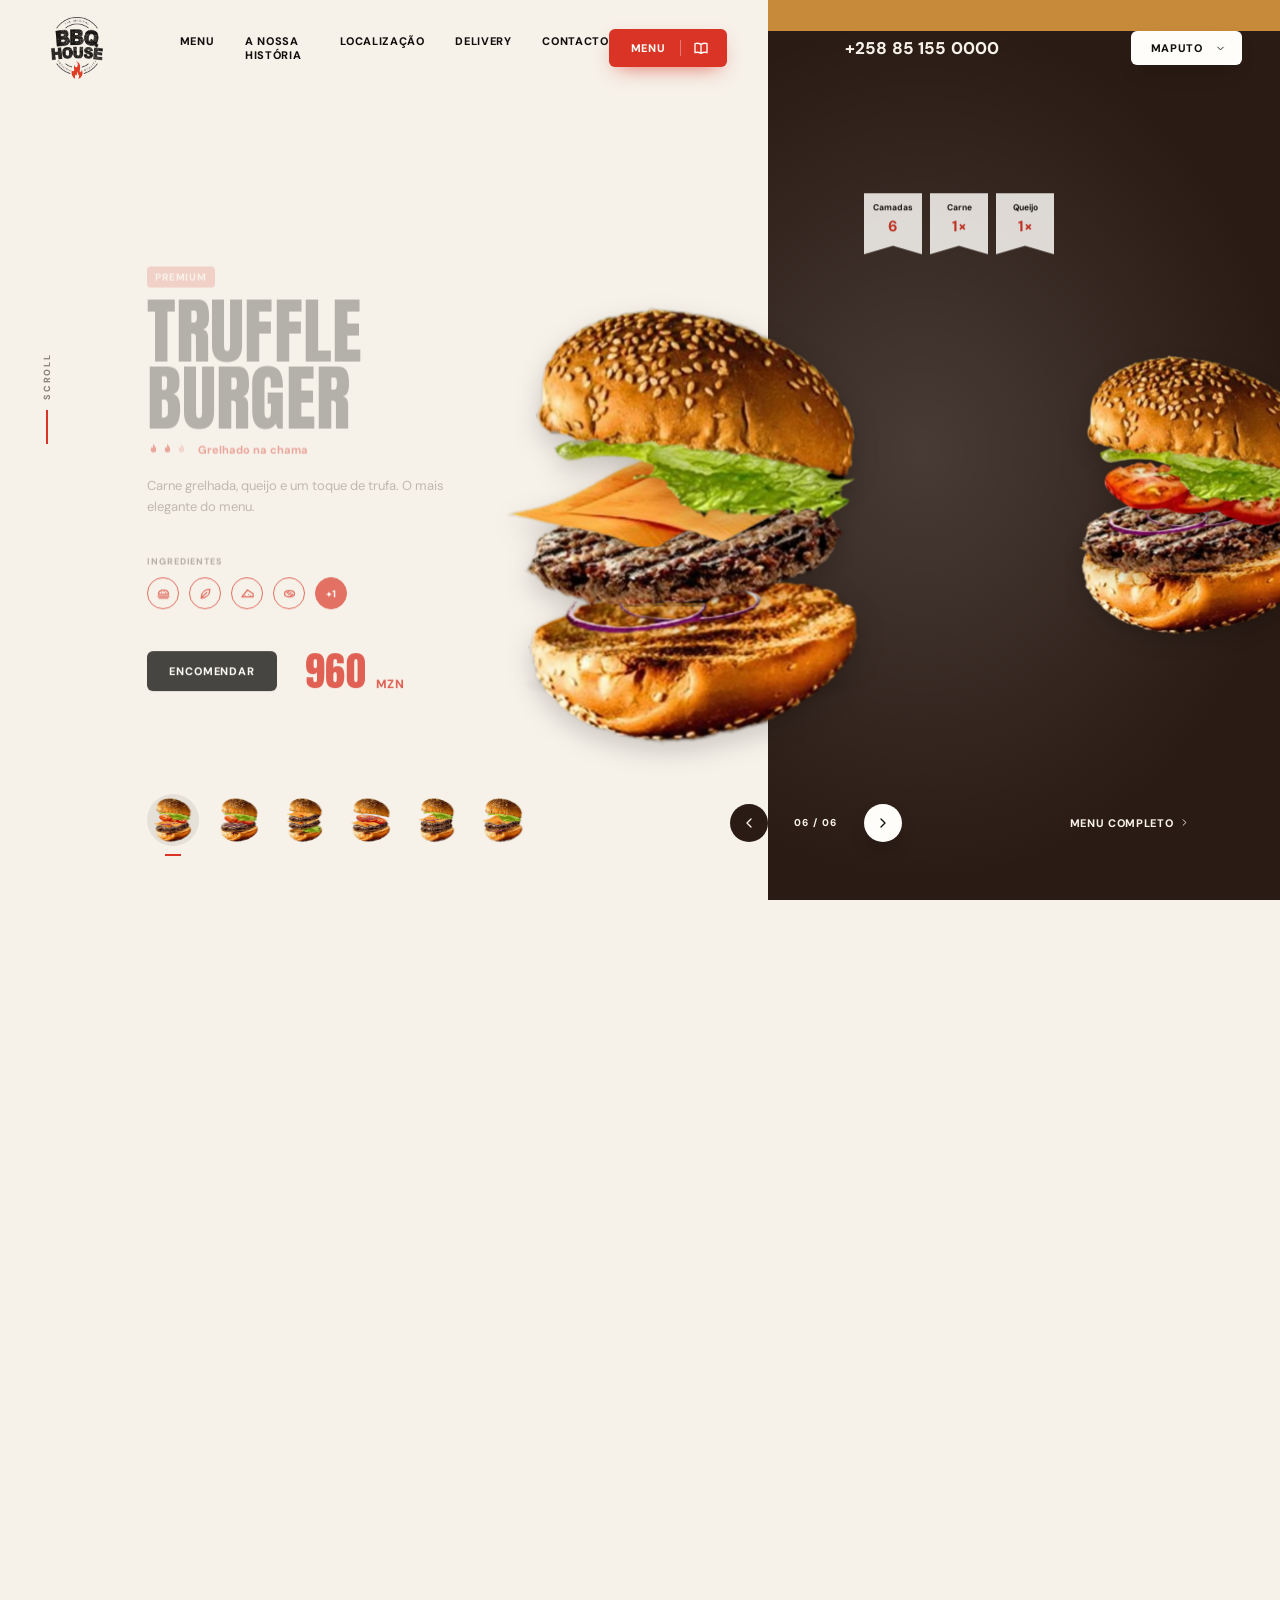
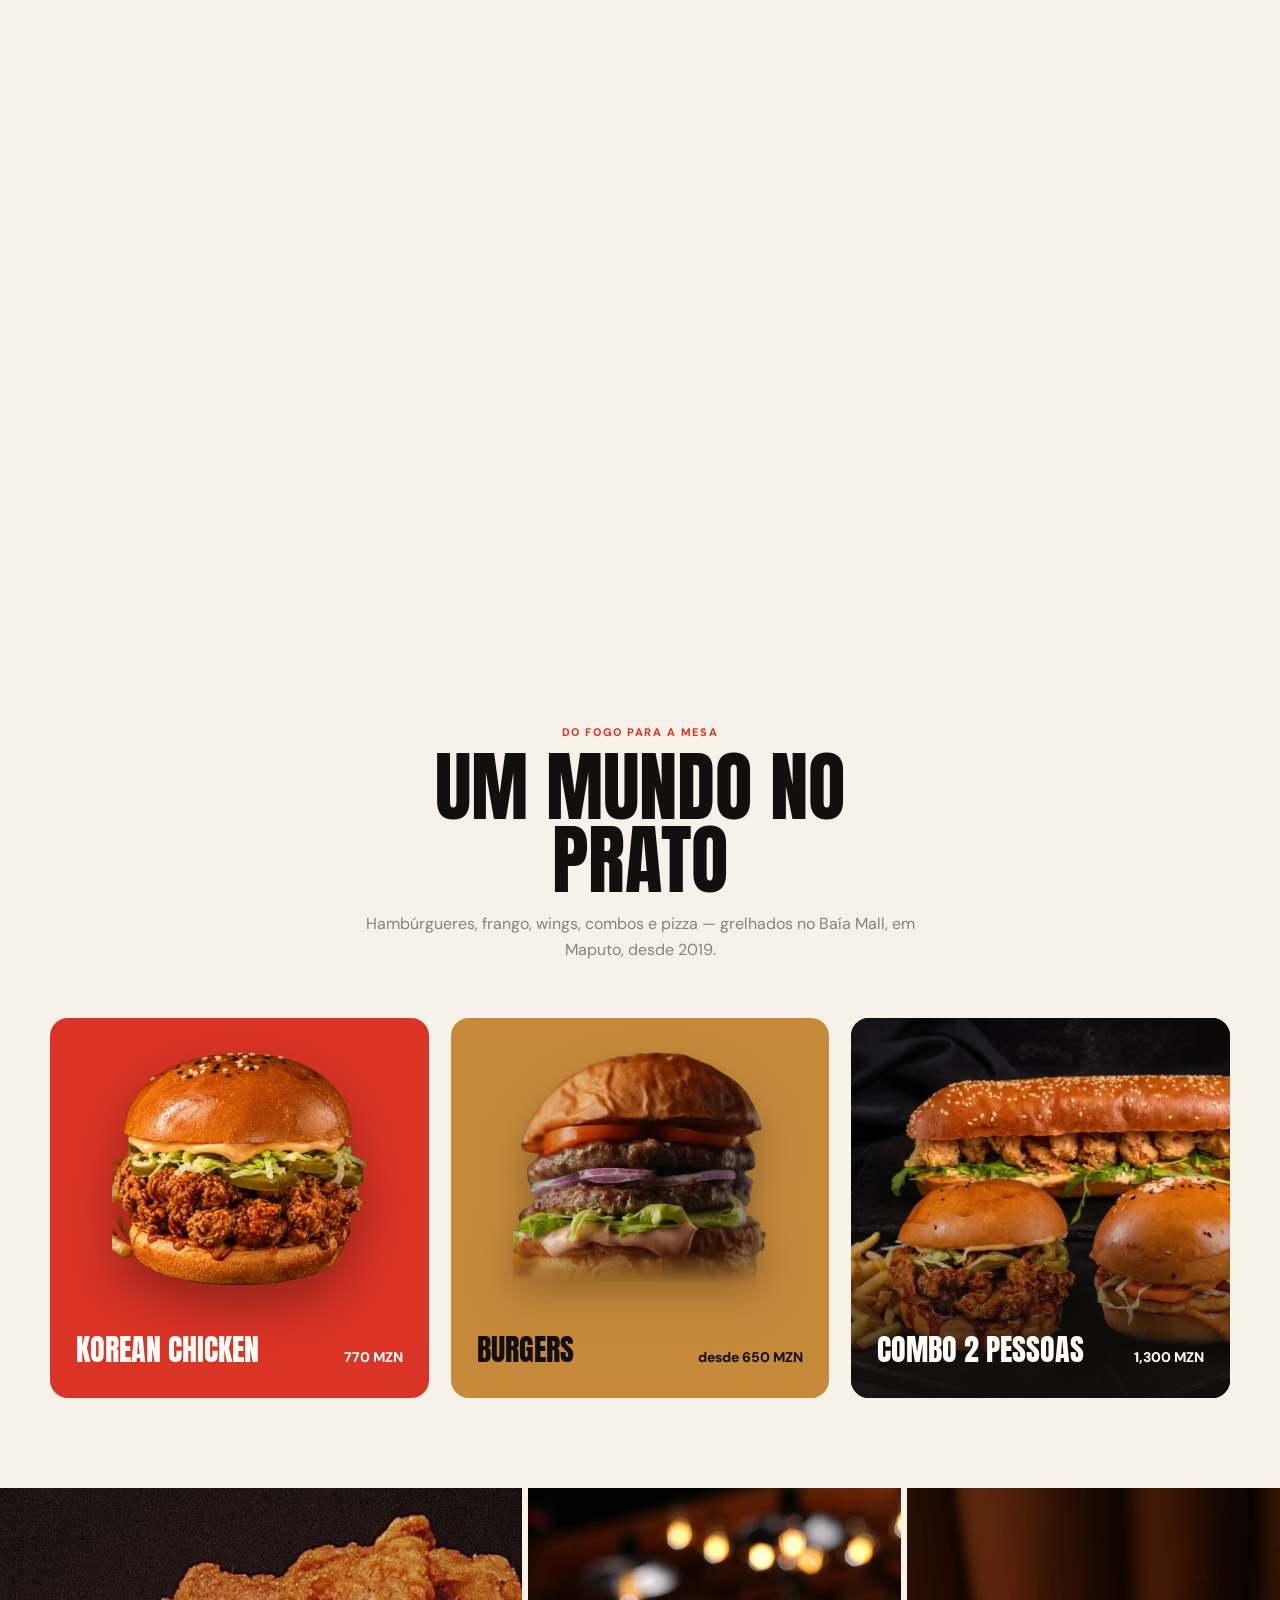
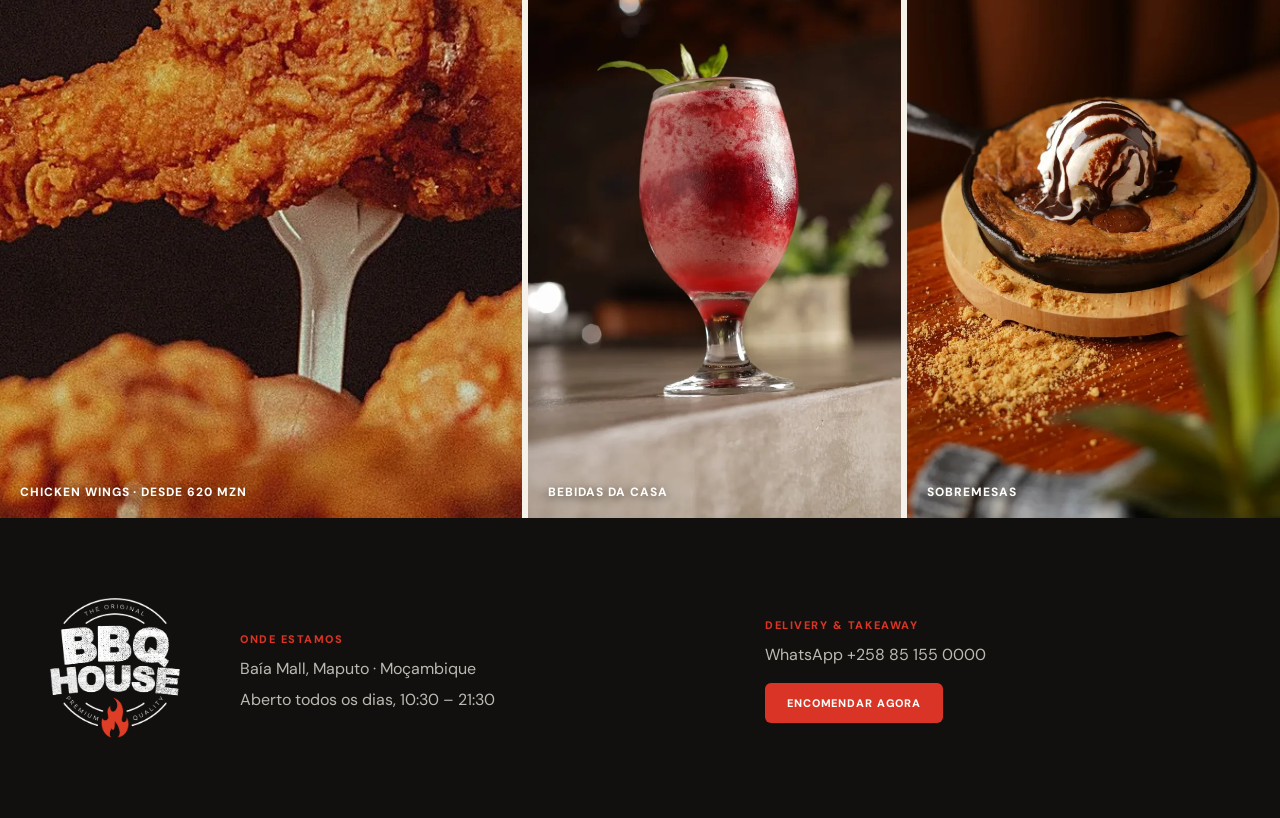
==== index.html @ 60c819ff "Hero com carrossel vertical por scroll e hambúrguer em camadas - Layout da hero baseado na referênci" ====
<!doctype html>
<html lang="pt">
<head>
  <meta charset="utf-8">
  <meta name="viewport" content="width=device-width, initial-scale=1">
  <title>BBQ House — Hamburgueria em Maputo</title>
  <meta name="description" content="BBQ House, Baía Mall, Maputo. Hambúrgueres grelhados na chama, combos, wings e muito mais. Encomende pelo WhatsApp.">
  <link rel="icon" href="assets/brand/logo-dark.png">
  <link rel="preconnect" href="https://fonts.googleapis.com">
  <link rel="preconnect" href="https://fonts.gstatic.com" crossorigin>
  <link href="https://fonts.googleapis.com/css2?family=Anton&family=DM+Sans:wght@400;500;700;800&display=swap" rel="stylesheet">
  <link rel="stylesheet" href="css/style.css">
</head>
<body>

  <!-- HERO: carrossel vertical controlado pelo scroll -->
  <section class="hero-scroll" id="hero-scroll" aria-label="Os nossos hambúrgueres">
    <div class="hero" id="hero">
      <div class="panel" id="panel"></div>

      <header class="nav">
        <div class="nav__left">
          <a class="nav__logo" href="#" aria-label="BBQ House — início">
            <img src="assets/brand/logo-dark.png" alt="BBQ House">
          </a>
          <nav class="nav__links" aria-label="Principal">
            <a href="#menu">Menu</a>
            <a href="#historia">A nossa história</a>
            <a href="#localizacao">Localização</a>
            <a href="#delivery">Delivery</a>
            <a href="#contacto">Contacto</a>
          </nav>
          <a class="btn-menu" href="#menu">
            Menu
            <svg viewBox="0 0 24 24" aria-hidden="true"><path d="M3 5.5C5.5 4.5 8.5 4.5 12 6.5c3.5-2 6.5-2 9-1V19c-2.5-1-5.5-1-9 1-3.5-2-6.5-2-9-1z M12 6.5V20"/></svg>
          </a>
          <button class="nav__burger" aria-label="Abrir menu"><span></span><span></span></button>
        </div>
        <div class="nav__right">
          <a class="nav__phone" href="https://wa.me/258851550000">+258 85 155 0000</a>
          <button class="nav__city" type="button">Maputo
            <svg viewBox="0 0 24 24" aria-hidden="true"><path d="M6 9l6 6 6-6"/></svg>
          </button>
        </div>
      </header>

      <!-- Texto do produto (esquerda) -->
      <div class="copy" id="copy">
        <span class="copy__tag" data-anim id="tag">Novo</span>
        <h1 class="copy__title" data-anim id="title">Cheese<br>Burger</h1>
        <div class="copy__heat" data-anim>
          <span class="flames" aria-hidden="true">
            <svg viewBox="0 0 24 24"><path d="M12 2c1 4 5 5.5 5 11a5 5 0 0 1-10 0c0-2.6 1.4-4 2.4-5.4.4 1.6 1.2 2.4 2.1 2.6C11 7.6 11 5 12 2z"/></svg>
            <svg viewBox="0 0 24 24"><path d="M12 2c1 4 5 5.5 5 11a5 5 0 0 1-10 0c0-2.6 1.4-4 2.4-5.4.4 1.6 1.2 2.4 2.1 2.6C11 7.6 11 5 12 2z"/></svg>
            <svg viewBox="0 0 24 24"><path d="M12 2c1 4 5 5.5 5 11a5 5 0 0 1-10 0c0-2.6 1.4-4 2.4-5.4.4 1.6 1.2 2.4 2.1 2.6C11 7.6 11 5 12 2z"/></svg>
          </span>
          <span>Grelhado na chama</span>
        </div>
        <p class="copy__desc" data-anim id="desc"></p>
        <span class="copy__label" data-anim>Ingredientes</span>
        <ul class="copy__ingredients" data-anim id="ingredients"></ul>
        <div class="copy__buy" data-anim>
          <a class="btn-order" id="order" href="https://wa.me/258851550000" target="_blank" rel="noopener">Encomendar</a>
          <span class="copy__price" id="price">750 <small>MZN</small></span>
        </div>
      </div>

      <!-- Palco do hambúrguer -->
      <div class="stage" id="stage">
        <div class="stage__shadow" id="shadow"></div>
        <div class="steam" aria-hidden="true"><i></i><i></i><i></i><i></i></div>
      </div>
      <button class="stage__hit" id="hit" type="button" aria-label="Ver as camadas do hambúrguer"></button>
      <p class="stage__hint" id="hint">Toque no hambúrguer</p>

      <!-- Fichas (como as "Calories / Fat / Protein" da referência) -->
      <div class="facts" id="facts">
        <div class="fact"><span>Camadas</span><b id="f-layers">7</b></div>
        <div class="fact"><span>Carne</span><b id="f-meat">1×</b></div>
        <div class="fact"><span>Queijo</span><b id="f-cheese">Sim</b></div>
      </div>

      <!-- Próximo hambúrguer a espreitar na margem -->
      <div class="peek" id="peek" aria-hidden="true"></div>

      <!-- Barra inferior -->
      <div class="bar">
        <ul class="thumbs" id="thumbs" aria-label="Escolher hambúrguer"></ul>
        <div class="arrows">
          <button class="arrow arrow--prev" id="prev" type="button" aria-label="Anterior">
            <svg viewBox="0 0 24 24"><path d="M15 6l-6 6 6 6"/></svg>
          </button>
          <span class="counter" id="counter">01 / 06</span>
          <button class="arrow arrow--next" id="next" type="button" aria-label="Seguinte">
            <svg viewBox="0 0 24 24"><path d="M9 6l6 6-6 6"/></svg>
          </button>
        </div>
        <a class="bar__link" href="#menu">Menu completo
          <svg viewBox="0 0 24 24" aria-hidden="true"><path d="M9 6l6 6-6 6"/></svg>
        </a>
      </div>

      <div class="scroll-cue" aria-hidden="true"><span></span>Scroll</div>
    </div>
  </section>

  <!-- MENU -->
  <section class="highlights" id="menu">
    <div class="wrap">
      <header class="section-head">
        <span class="eyebrow">Do fogo para a mesa</span>
        <h2>Um mundo no prato</h2>
        <p>Hambúrgueres, frango, wings, combos e pizza — grelhados no Baía Mall, em Maputo, desde 2019.</p>
      </header>
      <div class="cards">
        <article class="card card--red">
          <img src="assets/img/burgers/korean.webp" alt="Korean Chicken" loading="lazy">
          <div class="card__body"><h3>Korean Chicken</h3><span>770 MZN</span></div>
        </article>
        <article class="card card--amber">
          <img src="assets/img/burgers/beef.webp" alt="Hambúrguer de carne BBQ House" loading="lazy">
          <div class="card__body"><h3>Burgers</h3><span>desde 650 MZN</span></div>
        </article>
        <article class="card card--dark card--photo">
          <img src="assets/img/photos/home-combos.webp" alt="Combo BBQ House com hambúrgueres, sanduíche e batatas" loading="lazy">
          <div class="card__body"><h3>Combo 2 pessoas</h3><span>1,300 MZN</span></div>
        </article>
      </div>
    </div>
  </section>

  <section class="gallery" id="historia">
    <figure><img src="assets/img/photos/home-wings.webp" alt="Chicken wings" loading="lazy"><figcaption>Chicken Wings · desde 620 MZN</figcaption></figure>
    <figure><img src="assets/img/photos/menu-drinks.webp" alt="Bebida da casa" loading="lazy"><figcaption>Bebidas da casa</figcaption></figure>
    <figure><img src="assets/img/photos/menu-desserts.webp" alt="Cookie pan" loading="lazy"><figcaption>Sobremesas</figcaption></figure>
  </section>

  <footer class="footer" id="contacto">
    <div class="wrap footer__inner">
      <img class="footer__logo" src="assets/brand/logo-white.png" alt="BBQ House">
      <div id="localizacao">
        <span class="eyebrow">Onde estamos</span>
        <p>Baía Mall, Maputo · Moçambique</p>
        <p>Aberto todos os dias, 10:30 – 21:30</p>
      </div>
      <div id="delivery">
        <span class="eyebrow">Delivery &amp; takeaway</span>
        <p><a href="https://wa.me/258851550000">WhatsApp +258 85 155 0000</a></p>
        <a class="btn-order btn-order--red" href="https://wa.me/258851550000" target="_blank" rel="noopener">Encomendar agora</a>
      </div>
    </div>
  </footer>

  <script src="js/main.js"></script>
</body>
</html>
---- css/style.css ----
/* BBQ House — paleta: carvão #12100E, branco quente #F6F1E9, vermelho #D93425, âmbar #C78A3B */
:root {
  --charcoal: #12100E;
  --cream: #F6F1E9;
  --white: #FFFDF9;
  --red: #D93425;
  --amber: #C78A3B;
  --muted: #8a8178;

  --panel: var(--amber);   /* cor do painel direito (muda por slide) */
  --panel-ink: var(--charcoal);
  --split: 60%;            /* onde começa o painel colorido */

  --title: 'Anton', 'Bebas Neue', Impact, sans-serif;
  --body: 'DM Sans', system-ui, sans-serif;
}

* { box-sizing: border-box; margin: 0; padding: 0; }
html { scroll-snap-type: y proximity; }
body { font-family: var(--body); color: var(--charcoal); background: var(--cream); -webkit-font-smoothing: antialiased; }
img { display: block; max-width: 100%; }
a { color: inherit; text-decoration: none; }
button { font: inherit; color: inherit; background: none; border: 0; cursor: pointer; }
svg { width: 1em; height: 1em; fill: none; stroke: currentColor; stroke-width: 2; stroke-linecap: round; stroke-linejoin: round; }

/* ---------- HERO (pinned) ---------- */
.hero-scroll { position: relative; /* height definida em JS: nº de slides × 100vh */ }
.snap { position: absolute; left: 0; width: 1px; height: 1px; scroll-snap-align: start; }

.hero {
  position: sticky; top: 0; height: 100vh; height: 100svh; overflow: hidden;
  background: var(--cream);
}

.panel, .panel__wipe {
  position: absolute; top: 0; bottom: 0; left: var(--split); right: 0;
  background: var(--panel);
}
.panel { transition: background-color .01s; }
.panel::after { /* textura subtil */
  content: ''; position: absolute; inset: 0; pointer-events: none;
  background: radial-gradient(120% 80% at 30% 50%, rgba(255,255,255,.14), transparent 60%);
}
.panel__wipe { z-index: 1; }

/* antes do arranque (fontes + camadas carregadas) não mostra o conteúdo animado */
.hero:not(.is-ready) .copy, .hero:not(.is-ready) .facts, .hero:not(.is-ready) .stage__shadow, .hero:not(.is-ready) .stage__hint { opacity: 0; }

/* NAV */
.nav { position: absolute; z-index: 20; top: 0; left: 0; right: 0; height: 96px; display: flex; }
.nav__left { width: var(--split); display: flex; align-items: center; padding: 0 3.2vw 0 4vw; }
.nav__right { flex: 1; display: flex; align-items: center; justify-content: space-between; padding: 0 3vw 0 6vw; color: var(--panel-ink); transition: color .6s; }
.nav__logo img { height: 62px; width: auto; }
.nav__links { display: flex; gap: 2.4vw; margin-left: 6vw; }
.nav__links a, .bar__link, .nav__city, .nav__phone {
  font-size: 11px; font-weight: 800; letter-spacing: .06em; text-transform: uppercase;
}
.nav__links a { position: relative; }
.nav__links a::after { content: ''; position: absolute; left: 0; right: 100%; bottom: -6px; height: 2px; background: var(--red); transition: right .3s; }
.nav__links a:hover::after { right: 0; }
.btn-menu {
  margin-left: auto; display: inline-flex; align-items: center; gap: 14px;
  background: var(--red); color: var(--white); padding: 11px 18px 11px 22px; border-radius: 6px;
  font-size: 11px; font-weight: 800; letter-spacing: .08em; text-transform: uppercase;
  box-shadow: 0 8px 20px -8px rgba(217,52,37,.7);
}
.btn-menu svg { font-size: 16px; padding-left: 12px; box-sizing: content-box; border-left: 1px solid rgba(255,255,255,.35); }
.nav__phone { font-size: 17px; font-weight: 800; letter-spacing: .01em; }
.nav__city {
  display: inline-flex; align-items: center; gap: 12px; background: var(--white); color: var(--charcoal);
  padding: 10px 16px 10px 20px; border-radius: 6px; box-shadow: 0 10px 24px -12px rgba(0,0,0,.35);
}
.nav__burger { display: none; }

/* COPY */
.copy { position: absolute; z-index: 10; left: 11.5vw; top: 27vh; width: 30vw; max-width: 430px; transition: opacity .5s, filter .5s; }
.copy__tag {
  display: inline-block; background: var(--red); color: var(--white); border-radius: 4px;
  font-size: 10px; font-weight: 800; letter-spacing: .08em; text-transform: uppercase; padding: 4px 8px;
}
.copy__title {
  font-family: var(--title); font-weight: 400; text-transform: uppercase;
  font-size: clamp(46px, 5.6vw, 96px); line-height: .94; letter-spacing: .005em; margin: 14px 0 12px;
}
.copy__heat { display: flex; align-items: center; gap: 10px; font-size: 11px; font-weight: 700; color: var(--red); }
.flames { display: inline-flex; gap: 1px; font-size: 13px; }
.flames svg { fill: var(--red); stroke: none; }
.flames svg:nth-child(3) { opacity: .35; }
.copy__desc { margin-top: 22px; max-width: 300px; font-size: 13px; line-height: 1.6; color: var(--muted); min-height: 4.8em; }
.copy__label { display: block; margin-top: 20px; font-size: 9px; font-weight: 800; letter-spacing: .1em; text-transform: uppercase; color: var(--muted); }
.copy__ingredients { list-style: none; display: flex; gap: 10px; margin-top: 12px; }
.copy__ingredients li {
  width: 32px; height: 32px; border-radius: 50%; border: 1.5px solid var(--red); color: var(--red);
  display: grid; place-items: center; font-size: 15px;
}
.copy__ingredients li.more { background: var(--red); color: var(--white); font-size: 10px; font-weight: 800; }
.copy__buy { display: flex; align-items: center; gap: 28px; margin-top: 34px; }
.btn-order {
  display: inline-block; background: var(--charcoal); color: var(--white); border-radius: 6px;
  font-size: 11px; font-weight: 800; letter-spacing: .08em; text-transform: uppercase; padding: 13px 22px;
  transition: transform .2s, background .2s;
}
.btn-order:hover { transform: translateY(-2px); background: var(--red); }
.btn-order--red { background: var(--red); }
.btn-order--red:hover { background: var(--amber); }
.copy__price { font-family: var(--title); font-size: 40px; color: var(--red); letter-spacing: .01em; }
.copy__price small { font-family: var(--body); font-size: 12px; font-weight: 800; letter-spacing: .06em; }

/* STAGE / BURGER */
.stage { position: absolute; z-index: 8; left: 54%; top: 55%; width: 0; height: 0; }
.burger { position: absolute; left: 0; top: 0; transform-origin: 0 0; }
.burger .layer {
  position: absolute; left: 0; bottom: 0; max-width: none; user-select: none; -webkit-user-drag: none;
  will-change: transform; filter: drop-shadow(0 14px 18px rgba(0,0,0,.18));
  transition: transform .9s cubic-bezier(.22,.8,.2,1);
}
.burger .tag-line {
  position: absolute; display: flex; align-items: center; gap: 10px; white-space: nowrap;
  font-size: 13px; font-weight: 800; letter-spacing: .04em; text-transform: uppercase; color: var(--charcoal);
  opacity: 0; transition: opacity .4s, transform .6s cubic-bezier(.22,.8,.2,1); pointer-events: none;
}
.burger .tag-line::before { content: ''; width: 3.5em; height: 1.5px; background: currentColor; opacity: .6; }
.burger .tag-line.left { flex-direction: row-reverse; }
.burger .tag-line.right { color: var(--panel-ink); }
.burger .tag-line small { display: block; font-size: 9px; font-weight: 500; letter-spacing: .06em; opacity: .7; }
.burger.no-tr .layer { transition: none; }
.hero.is-open .burger .tag-line { opacity: 1; }

.stage__shadow {
  position: absolute; left: 0; top: 0; width: 300px; height: 40px; transform: translate(-50%, 0);
  background: radial-gradient(closest-side, rgba(0,0,0,.33), transparent); transition: opacity .6s, transform .9s;
}
.hero.is-open .stage__shadow { opacity: .35; }
.stage__hit { position: absolute; z-index: 12; cursor: pointer; border-radius: 40%; }
.stage__hit:focus-visible { outline: 2px dashed var(--red); outline-offset: 6px; }
.stage__hint {
  position: absolute; z-index: 9; left: 54%; transform: translateX(-50%); font-size: 10px; font-weight: 800;
  letter-spacing: .14em; text-transform: uppercase; color: var(--muted); transition: opacity .4s; pointer-events: none;
}
.hero.is-open .stage__hint, .hero.is-busy .stage__hint { opacity: 0; }

/* vapor (como o fumo da referência) */
.steam { position: absolute; left: 0; top: 0; width: 0; height: 0; z-index: -1; }
.steam i {
  position: absolute; width: 160px; height: 160px; margin: -80px; border-radius: 50%;
  background: radial-gradient(closest-side, rgba(255,255,255,.55), transparent); filter: blur(12px); opacity: 0;
}
.hero.is-open .steam i { animation: steam 4s ease-in infinite; }
.steam i:nth-child(1) { left: -90px; } .steam i:nth-child(2) { left: 70px; animation-delay: 1s !important; }
.steam i:nth-child(3) { left: -20px; animation-delay: 2s !important; } .steam i:nth-child(4) { left: 120px; animation-delay: 3s !important; }
@keyframes steam { 0% { opacity: 0; transform: translateY(40px) scale(.6); } 30% { opacity: .55; } 100% { opacity: 0; transform: translateY(-260px) scale(1.6); } }

.hero.is-open .copy, .hero.is-open .facts { opacity: .08; filter: blur(2px); }
.hero.is-open .peek { opacity: 0; }

/* FACTS */
.facts { position: absolute; z-index: 9; left: 67.5%; top: 21vh; display: flex; gap: 8px; transition: opacity .5s, filter .5s; }
.fact {
  width: 58px; padding: 9px 0 18px; background: var(--white); text-align: center;
  clip-path: polygon(0 0, 100% 0, 100% 100%, 50% 86%, 0 100%); box-shadow: 0 8px 18px rgba(0,0,0,.1);
}
.fact span { display: block; font-size: 8.5px; font-weight: 700; color: var(--charcoal); }
.fact b { display: block; margin-top: 3px; font-size: 15px; font-weight: 800; color: var(--red); }

/* PEEK */
.peek { position: absolute; z-index: 7; left: 100%; top: 55%; width: 0; height: 0; transition: opacity .5s; }
.peek .burger { transition: transform .9s cubic-bezier(.22,.8,.2,1), opacity .6s; }

/* BAR */
.bar { position: absolute; z-index: 15; left: 0; right: 0; bottom: 5.5vh; height: 56px; display: flex; align-items: center; }
.thumbs { list-style: none; display: flex; gap: 14px; margin-left: 11.5vw; }
.thumbs button { position: relative; width: 52px; height: 52px; border-radius: 50%; transition: transform .3s, background .3s; }
.thumbs button:hover { transform: translateY(-3px); }
.thumbs button.is-active { background: rgba(18,16,14,.07); }
.thumbs button.is-active::after { content: ''; position: absolute; left: 50%; bottom: -10px; width: 16px; height: 2px; margin-left: -8px; background: var(--red); }
.thumbs .burger { left: 50%; top: 50%; }
.thumbs .burger .layer { filter: none; transition: none; }

.arrows { position: absolute; left: calc(var(--split) - 38px); display: flex; align-items: center; gap: 0; }
.arrow { width: 38px; height: 38px; border-radius: 50%; display: grid; place-items: center; font-size: 16px; transition: transform .2s; }
.arrow:hover { transform: scale(1.08); }
.arrow--prev { background: var(--panel); color: var(--panel-ink); transition: background .6s, color .6s, transform .2s; }
.arrow--next { background: var(--white); color: var(--charcoal); box-shadow: 0 8px 20px -8px rgba(0,0,0,.35); margin-left: 7.5vw; }
.counter { position: absolute; left: 76px; width: 7.5vw; text-align: center; margin-left: -38px; font-size: 10px; font-weight: 800; letter-spacing: .14em; color: var(--panel-ink); transition: color .6s; }
.bar__link { position: absolute; right: 7vw; display: inline-flex; align-items: center; gap: 6px; color: var(--panel-ink); transition: color .6s; }

.scroll-cue {
  position: absolute; z-index: 15; left: 3.2vw; top: 50%; transform: translateY(-50%) rotate(-90deg); transform-origin: 0 0;
  display: flex; align-items: center; gap: 10px; font-size: 9px; font-weight: 800; letter-spacing: .2em; text-transform: uppercase; color: var(--muted);
}
.scroll-cue span { width: 34px; height: 1.5px; background: currentColor; position: relative; overflow: hidden; }
.scroll-cue span::after { content: ''; position: absolute; inset: 0; background: var(--red); animation: cue 1.8s ease-in-out infinite; }
@keyframes cue { from { transform: translateX(100%); } to { transform: translateX(-100%); } }

/* ---------- SECÇÕES SEGUINTES ---------- */
.wrap { width: min(1180px, 100% - 32px); margin: 0 auto; }
.eyebrow { display: inline-block; font-size: 11px; font-weight: 800; letter-spacing: .14em; text-transform: uppercase; color: var(--red); }
.highlights { padding: 120px 0 90px; scroll-snap-align: start; }
.section-head { text-align: center; max-width: 560px; margin: 0 auto 56px; }
.section-head h2 { font-family: var(--title); font-weight: 400; text-transform: uppercase; font-size: clamp(42px, 6vw, 80px); line-height: .95; margin: 10px 0 14px; }
.section-head p { color: var(--muted); line-height: 1.6; }
.cards { display: grid; grid-template-columns: repeat(3, 1fr); gap: 22px; }
.card { position: relative; border-radius: 18px; padding: 34px 26px 26px; min-height: 380px; display: flex; flex-direction: column; justify-content: space-between; overflow: hidden; color: var(--white); }
.card--red { background: var(--red); } .card--amber { background: var(--amber); color: var(--charcoal); } .card--dark { background: var(--charcoal); }
.card img { width: 78%; margin: 0 auto; filter: drop-shadow(0 22px 22px rgba(0,0,0,.3)); transition: transform .5s cubic-bezier(.22,.8,.2,1); }
.card:hover img { transform: translateY(-8px) rotate(-3deg) scale(1.04); }
.card--photo img { position: absolute; inset: 0; width: 100%; height: 100%; object-fit: cover; filter: none; }
.card--photo:hover img { transform: scale(1.05); }
.card--photo::after { content: ''; position: absolute; inset: 0; background: linear-gradient(transparent 45%, rgba(18,16,14,.9)); }
.card--photo .card__body { position: relative; z-index: 1; margin-top: auto; }
.card__body { display: flex; justify-content: space-between; align-items: baseline; margin-top: 18px; }
.card h3 { font-family: var(--title); font-weight: 400; text-transform: uppercase; font-size: 30px; }
.card__body span { font-weight: 800; font-size: 14px; }

.gallery { display: grid; grid-template-columns: 1.4fr 1fr 1fr; gap: 6px; height: 70vh; min-height: 420px; }
.gallery figure { position: relative; overflow: hidden; }
.gallery img { width: 100%; height: 100%; object-fit: cover; transition: transform 1s; }
.gallery figure:hover img { transform: scale(1.05); }
.gallery figcaption { position: absolute; left: 20px; bottom: 18px; color: var(--white); font-weight: 800; font-size: 12px; letter-spacing: .08em; text-transform: uppercase; text-shadow: 0 2px 10px rgba(0,0,0,.6); }

.footer { background: var(--charcoal); color: var(--cream); padding: 80px 0; }
.footer__inner { display: grid; grid-template-columns: auto 1fr 1fr; gap: 60px; align-items: center; }
.footer__logo { width: 130px; }
.footer p { margin-top: 10px; color: rgba(246,241,233,.75); }
.footer .btn-order { margin-top: 18px; }

/* ---------- RESPONSIVO ---------- */
@media (max-width: 1100px) {
  .nav__links { display: none; }
  .copy { width: 36vw; }
}
@media (max-width: 820px) {
  :root { --split: 0%; }
  .panel, .panel__wipe { left: 0; top: 54%; }
  .nav { height: 72px; }
  .nav__left { width: 100%; padding: 0 16px; }
  .nav__logo img { height: 46px; }
  .btn-menu { display: none; }
  .nav__right { position: absolute; right: 64px; top: 0; height: 72px; padding: 0; color: var(--charcoal); }
  .nav__phone { display: none; }
  .nav__city { padding: 8px 12px; font-size: 10px; }
  .nav__burger { display: grid; gap: 5px; margin-left: auto; width: 40px; height: 40px; place-content: center; }
  .nav__burger span { width: 20px; height: 2px; background: var(--charcoal); }
  .copy { left: 16px; right: 16px; top: 86px; width: auto; max-width: none; }
  .copy__title { font-size: clamp(40px, 12vw, 64px); margin: 8px 0 6px; }
  .copy__desc, .copy__label, .copy__ingredients { display: none; }
  .copy__buy { position: absolute; right: 0; top: 0; margin: 0; flex-direction: column-reverse; align-items: flex-end; gap: 6px; }
  .copy__price { font-size: 30px; }
  .panel, .panel__wipe { top: 48%; }
  .stage, .stage__hint { left: 50%; }
  .stage { top: 60%; }
  .stage__hint { color: var(--panel-ink); opacity: .7; }
  .facts { display: none; }
  .peek { display: none; }
  .thumbs { margin-left: 16px; gap: 6px; }
  .thumbs button { width: 42px; height: 42px; }
  .arrows, .bar__link, .scroll-cue { display: none; }
  .bar { bottom: 18px; }
  .cards { grid-template-columns: 1fr; }
  .gallery { grid-template-columns: 1fr; height: auto; }
  .gallery figure { height: 50vh; }
  .footer__inner { grid-template-columns: 1fr; gap: 30px; }
}

@media (prefers-reduced-motion: reduce) {
  html { scroll-snap-type: none; }
  .burger .layer, .peek .burger { transition-duration: .01s; }
  .steam { display: none; }
}
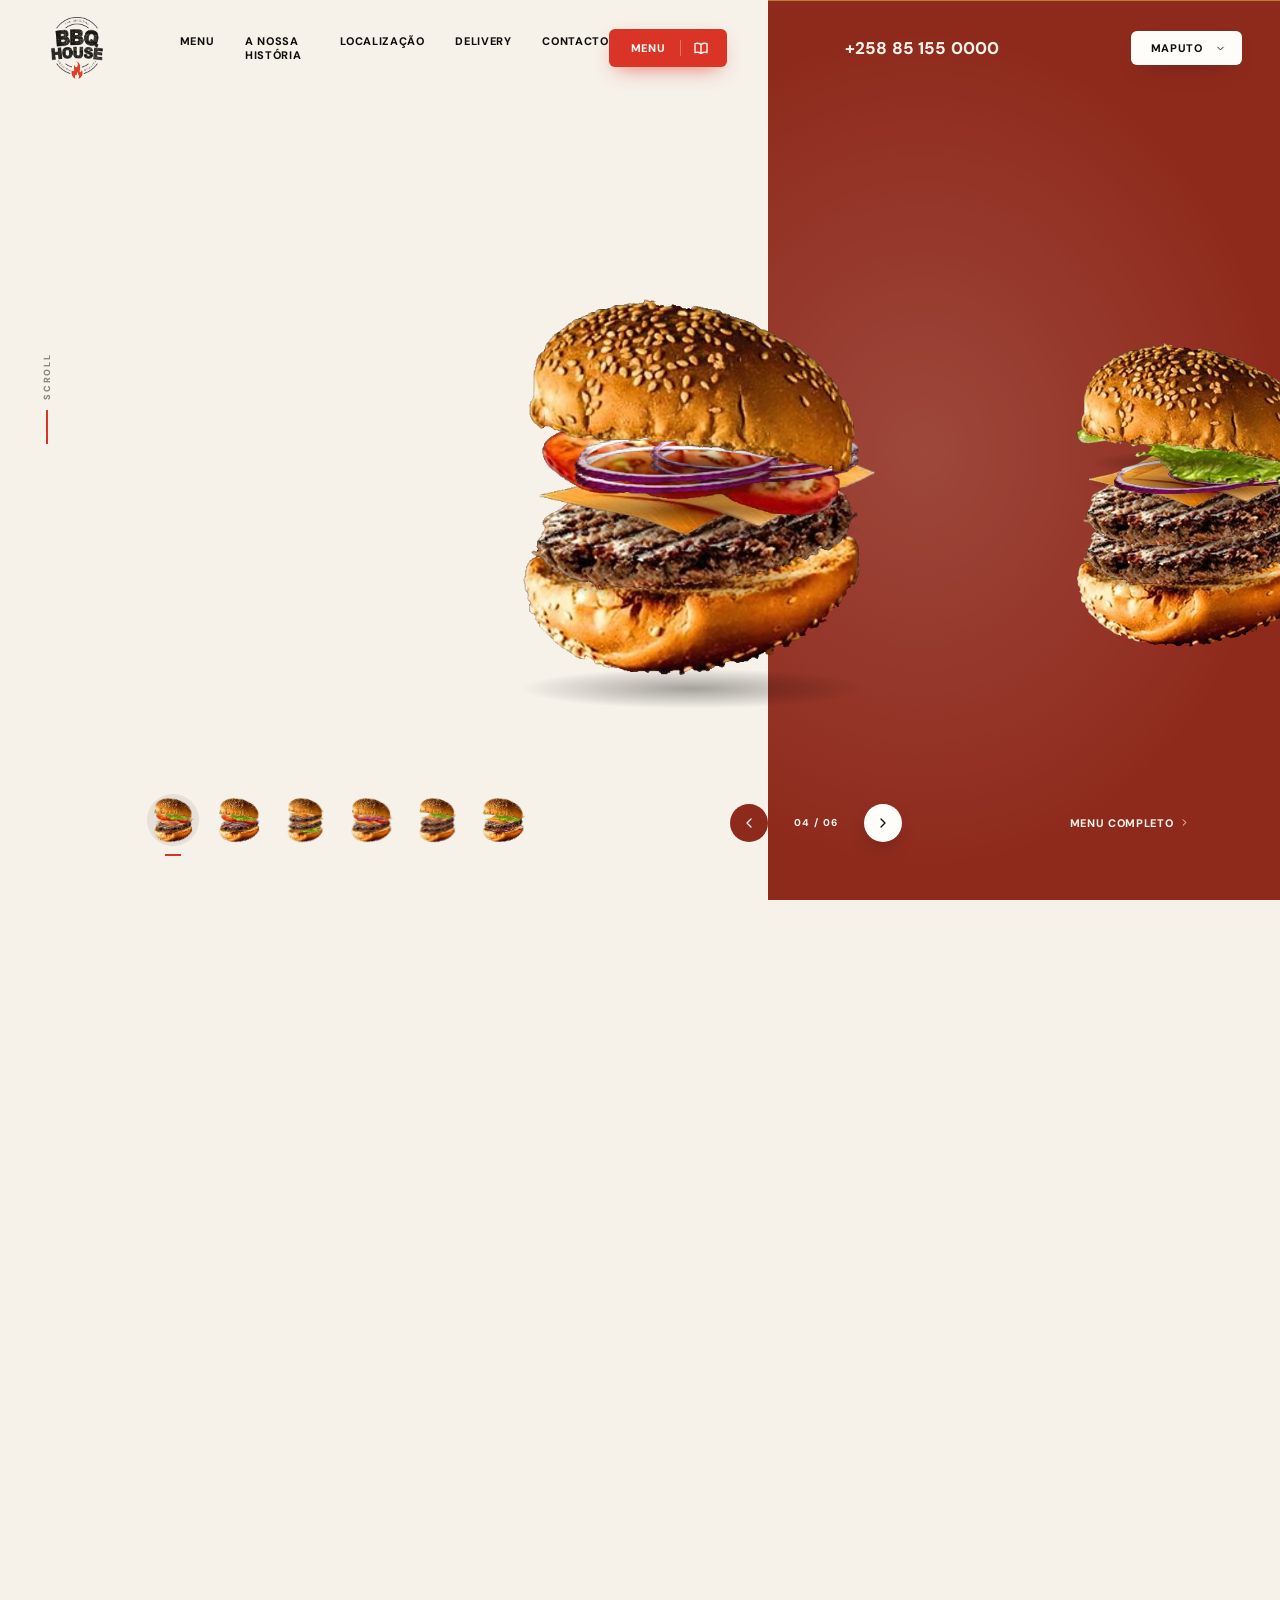
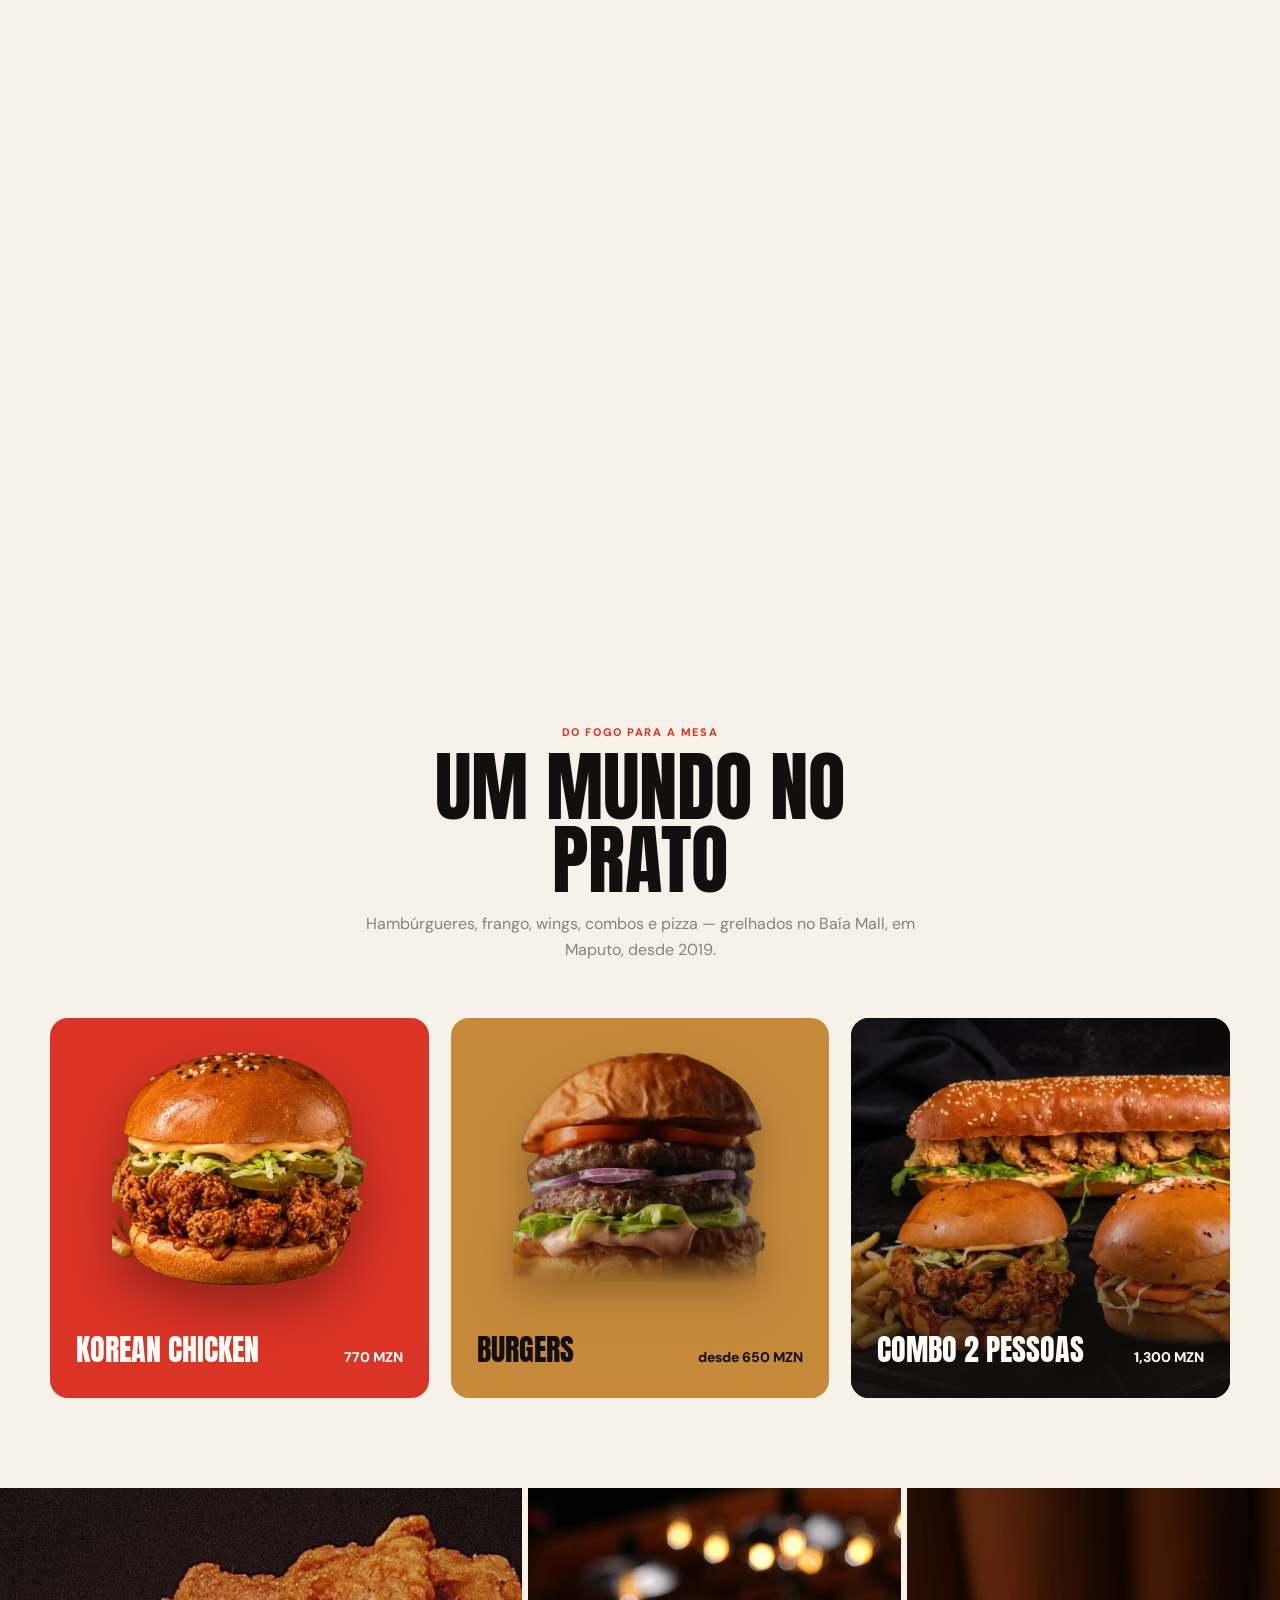
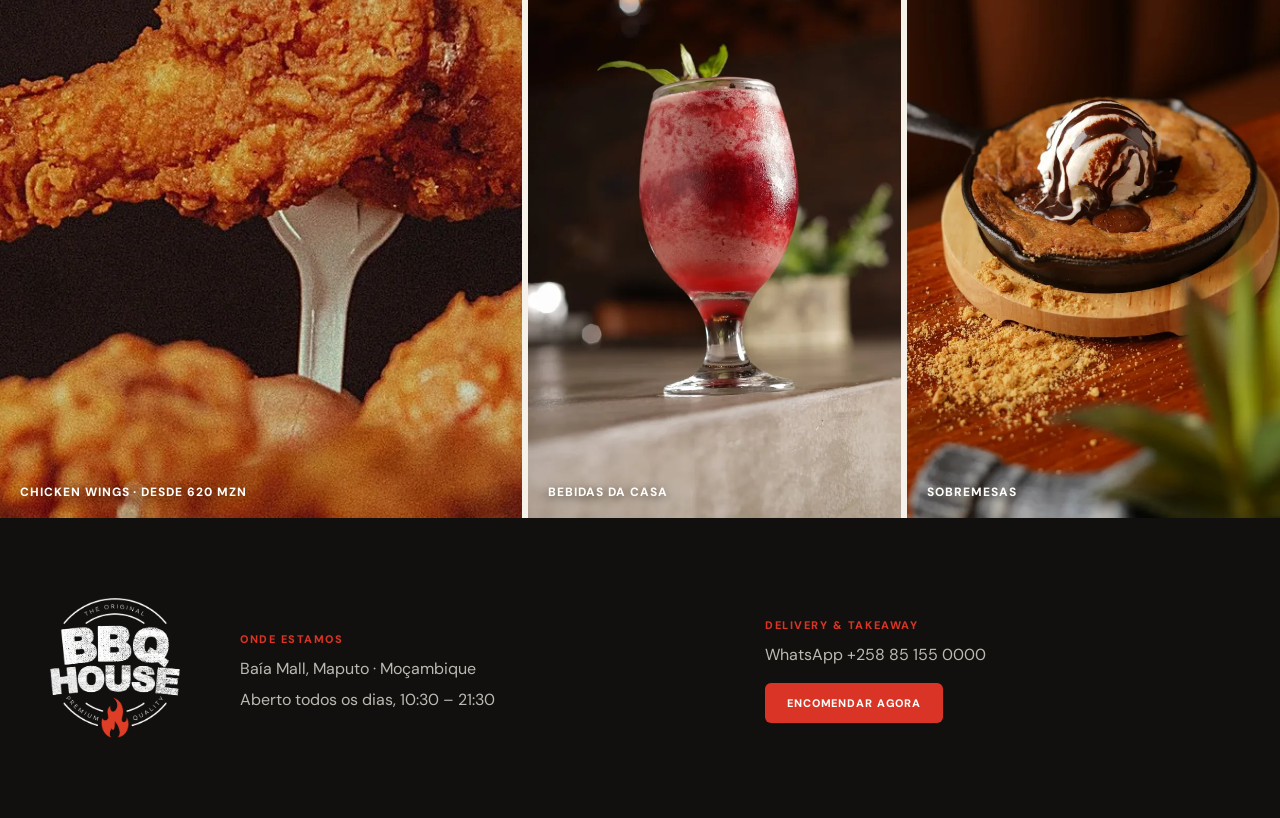
==== commit 173fb912: "Recortes refeitos e reconstruídos, encaixe das camadas e animação a 60 fps - Camadas re-segmentadas " ====
--- a/index.html
+++ b/index.html
@@ -67,8 +67,11 @@
 
       <!-- Palco do hambúrguer -->
       <div class="stage" id="stage">
-        <div class="stage__shadow" id="shadow"></div>
-        <div class="steam" aria-hidden="true"><i></i><i></i><i></i><i></i></div>
+        <div class="stage__par" id="parallax">
+          <div class="stage__shadow" id="shadow"></div>
+          <div class="steam" aria-hidden="true"><i></i><i></i><i></i><i></i></div>
+          <div class="stage__bob" id="bob"></div>
+        </div>
       </div>
       <button class="stage__hit" id="hit" type="button" aria-label="Ver as camadas do hambúrguer"></button>
       <p class="stage__hint" id="hint">Toque no hambúrguer</p>
@@ -151,6 +154,7 @@
     </div>
   </footer>
 
+  <script src="assets/vendor/gsap.min.js"></script>
   <script src="js/main.js"></script>
 </body>
 </html>
--- a/css/style.css
+++ b/css/style.css
@@ -32,16 +32,15 @@
   background: var(--cream);
 }
 
-.panel, .panel__wipe {
+.panel {
   position: absolute; top: 0; bottom: 0; left: var(--split); right: 0;
-  background: var(--panel);
-}
-.panel { transition: background-color .01s; }
+  background: var(--panel); overflow: hidden;
+}
 .panel::after { /* textura subtil */
-  content: ''; position: absolute; inset: 0; pointer-events: none;
+  content: ''; position: absolute; inset: 0; pointer-events: none; z-index: 2;
   background: radial-gradient(120% 80% at 30% 50%, rgba(255,255,255,.14), transparent 60%);
 }
-.panel__wipe { z-index: 1; }
+.panel__wipe { position: absolute; inset: 0; z-index: 1; will-change: transform; }
 
 /* antes do arranque (fontes + camadas carregadas) não mostra o conteúdo animado */
 .hero:not(.is-ready) .copy, .hero:not(.is-ready) .facts, .hero:not(.is-ready) .stage__shadow, .hero:not(.is-ready) .stage__hint { opacity: 0; }
@@ -73,7 +72,7 @@
 .nav__burger { display: none; }
 
 /* COPY */
-.copy { position: absolute; z-index: 10; left: 11.5vw; top: 27vh; width: 30vw; max-width: 430px; transition: opacity .5s, filter .5s; }
+.copy { position: absolute; z-index: 10; left: 11.5vw; top: 27vh; width: 30vw; max-width: 430px; }
 .copy__tag {
   display: inline-block; background: var(--red); color: var(--white); border-radius: 4px;
   font-size: 10px; font-weight: 800; letter-spacing: .08em; text-transform: uppercase; padding: 4px 8px;
@@ -106,29 +105,34 @@
 .copy__price { font-family: var(--title); font-size: 40px; color: var(--red); letter-spacing: .01em; }
 .copy__price small { font-family: var(--body); font-size: 12px; font-weight: 800; letter-spacing: .06em; }
 
-/* STAGE / BURGER */
+/* STAGE / BURGER (animado por GSAP: só transform/opacity) */
 .stage { position: absolute; z-index: 8; left: 54%; top: 55%; width: 0; height: 0; }
+.stage__par, .stage__bob { position: absolute; left: 0; top: 0; width: 0; height: 0; }
 .burger { position: absolute; left: 0; top: 0; transform-origin: 0 0; }
 .burger .layer {
   position: absolute; left: 0; bottom: 0; max-width: none; user-select: none; -webkit-user-drag: none;
-  will-change: transform; filter: drop-shadow(0 14px 18px rgba(0,0,0,.18));
-  transition: transform .9s cubic-bezier(.22,.8,.2,1);
-}
+  will-change: transform; backface-visibility: hidden;
+}
+/* sombra de contacto: escurece a camada de baixo onde a de cima assenta */
+.burger .cshadow {
+  position: absolute; left: 0; bottom: 0; height: 46px; border-radius: 50%; pointer-events: none;
+  background: radial-gradient(closest-side, rgba(40,18,6,.55), rgba(40,18,6,.25) 55%, transparent);
+}
+.thumbs .burger .layer, .peek .burger .layer { will-change: auto; }
 .burger .tag-line {
   position: absolute; display: flex; align-items: center; gap: 10px; white-space: nowrap;
   font-size: 13px; font-weight: 800; letter-spacing: .04em; text-transform: uppercase; color: var(--charcoal);
-  opacity: 0; transition: opacity .4s, transform .6s cubic-bezier(.22,.8,.2,1); pointer-events: none;
+  pointer-events: none; opacity: 0;
 }
 .burger .tag-line::before { content: ''; width: 3.5em; height: 1.5px; background: currentColor; opacity: .6; }
 .burger .tag-line.left { flex-direction: row-reverse; }
 .burger .tag-line.right { color: var(--panel-ink); }
-.burger .tag-line small { display: block; font-size: 9px; font-weight: 500; letter-spacing: .06em; opacity: .7; }
-.burger.no-tr .layer { transition: none; }
-.hero.is-open .burger .tag-line { opacity: 1; }
+
+.order-float { position: absolute; z-index: 13; visibility: hidden; }
 
 .stage__shadow {
-  position: absolute; left: 0; top: 0; width: 300px; height: 40px; transform: translate(-50%, 0);
-  background: radial-gradient(closest-side, rgba(0,0,0,.33), transparent); transition: opacity .6s, transform .9s;
+  position: absolute; left: 0; top: 0; width: 300px; height: 40px;
+  background: radial-gradient(closest-side, rgba(0,0,0,.33), transparent); transition: opacity .6s;
 }
 .hero.is-open .stage__shadow { opacity: .35; }
 .stage__hit { position: absolute; z-index: 12; cursor: pointer; border-radius: 40%; }
@@ -139,22 +143,20 @@
 }
 .hero.is-open .stage__hint, .hero.is-busy .stage__hint { opacity: 0; }
 
-/* vapor (como o fumo da referência) */
-.steam { position: absolute; left: 0; top: 0; width: 0; height: 0; z-index: -1; }
+/* vapor (como o fumo da referência) — gradiente já desfocado, sem filtros */
+.steam { position: absolute; left: 0; top: 0; width: 0; height: 0; }
 .steam i {
-  position: absolute; width: 160px; height: 160px; margin: -80px; border-radius: 50%;
-  background: radial-gradient(closest-side, rgba(255,255,255,.55), transparent); filter: blur(12px); opacity: 0;
+  position: absolute; width: 220px; height: 220px; margin: -110px; border-radius: 50%; opacity: 0;
+  background: radial-gradient(closest-side, rgba(255,255,255,.4), rgba(255,255,255,.12) 50%, transparent);
+  will-change: transform, opacity;
 }
 .hero.is-open .steam i { animation: steam 4s ease-in infinite; }
 .steam i:nth-child(1) { left: -90px; } .steam i:nth-child(2) { left: 70px; animation-delay: 1s !important; }
 .steam i:nth-child(3) { left: -20px; animation-delay: 2s !important; } .steam i:nth-child(4) { left: 120px; animation-delay: 3s !important; }
-@keyframes steam { 0% { opacity: 0; transform: translateY(40px) scale(.6); } 30% { opacity: .55; } 100% { opacity: 0; transform: translateY(-260px) scale(1.6); } }
-
-.hero.is-open .copy, .hero.is-open .facts { opacity: .08; filter: blur(2px); }
-.hero.is-open .peek { opacity: 0; }
+@keyframes steam { 0% { opacity: 0; transform: translate3d(0, 40px, 0) scale(.6); } 30% { opacity: .55; } 100% { opacity: 0; transform: translate3d(0, -260px, 0) scale(1.6); } }
 
 /* FACTS */
-.facts { position: absolute; z-index: 9; left: 67.5%; top: 21vh; display: flex; gap: 8px; transition: opacity .5s, filter .5s; }
+.facts { position: absolute; z-index: 9; left: 67.5%; top: 21vh; display: flex; gap: 8px; }
 .fact {
   width: 58px; padding: 9px 0 18px; background: var(--white); text-align: center;
   clip-path: polygon(0 0, 100% 0, 100% 100%, 50% 86%, 0 100%); box-shadow: 0 8px 18px rgba(0,0,0,.1);
@@ -163,8 +165,7 @@
 .fact b { display: block; margin-top: 3px; font-size: 15px; font-weight: 800; color: var(--red); }
 
 /* PEEK */
-.peek { position: absolute; z-index: 7; left: 100%; top: 55%; width: 0; height: 0; transition: opacity .5s; }
-.peek .burger { transition: transform .9s cubic-bezier(.22,.8,.2,1), opacity .6s; }
+.peek { position: absolute; z-index: 7; left: 100%; top: 55%; width: 0; height: 0; }
 
 /* BAR */
 .bar { position: absolute; z-index: 15; left: 0; right: 0; bottom: 5.5vh; height: 56px; display: flex; align-items: center; }
@@ -174,7 +175,6 @@
 .thumbs button.is-active { background: rgba(18,16,14,.07); }
 .thumbs button.is-active::after { content: ''; position: absolute; left: 50%; bottom: -10px; width: 16px; height: 2px; margin-left: -8px; background: var(--red); }
 .thumbs .burger { left: 50%; top: 50%; }
-.thumbs .burger .layer { filter: none; transition: none; }
 
 .arrows { position: absolute; left: calc(var(--split) - 38px); display: flex; align-items: center; gap: 0; }
 .arrow { width: 38px; height: 38px; border-radius: 50%; display: grid; place-items: center; font-size: 16px; transition: transform .2s; }
@@ -231,7 +231,7 @@
 }
 @media (max-width: 820px) {
   :root { --split: 0%; }
-  .panel, .panel__wipe { left: 0; top: 54%; }
+  .panel { left: 0; top: 54%; }
   .nav { height: 72px; }
   .nav__left { width: 100%; padding: 0 16px; }
   .nav__logo img { height: 46px; }
@@ -246,7 +246,7 @@
   .copy__desc, .copy__label, .copy__ingredients { display: none; }
   .copy__buy { position: absolute; right: 0; top: 0; margin: 0; flex-direction: column-reverse; align-items: flex-end; gap: 6px; }
   .copy__price { font-size: 30px; }
-  .panel, .panel__wipe { top: 48%; }
+  .panel { top: 48%; }
   .stage, .stage__hint { left: 50%; }
   .stage { top: 60%; }
   .stage__hint { color: var(--panel-ink); opacity: .7; }
@@ -264,6 +264,5 @@
 
 @media (prefers-reduced-motion: reduce) {
   html { scroll-snap-type: none; }
-  .burger .layer, .peek .burger { transition-duration: .01s; }
   .steam { display: none; }
 }
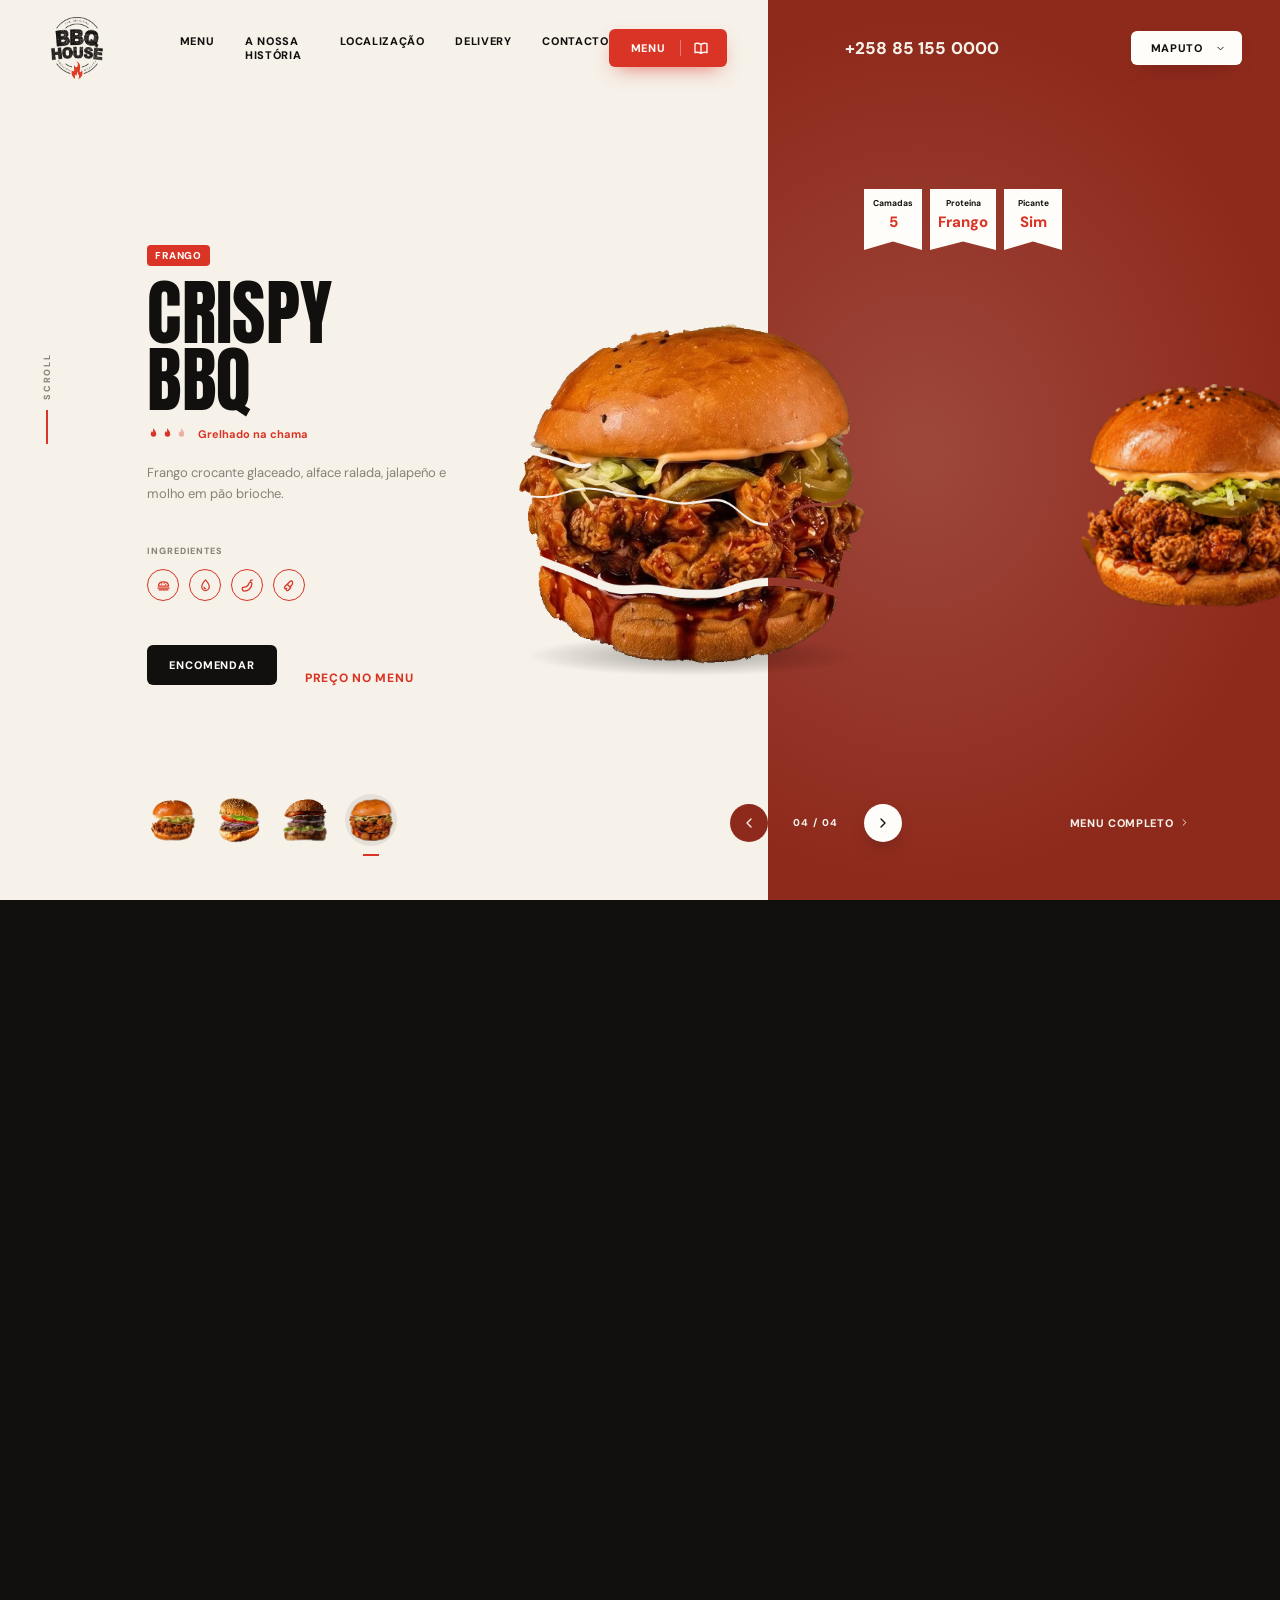
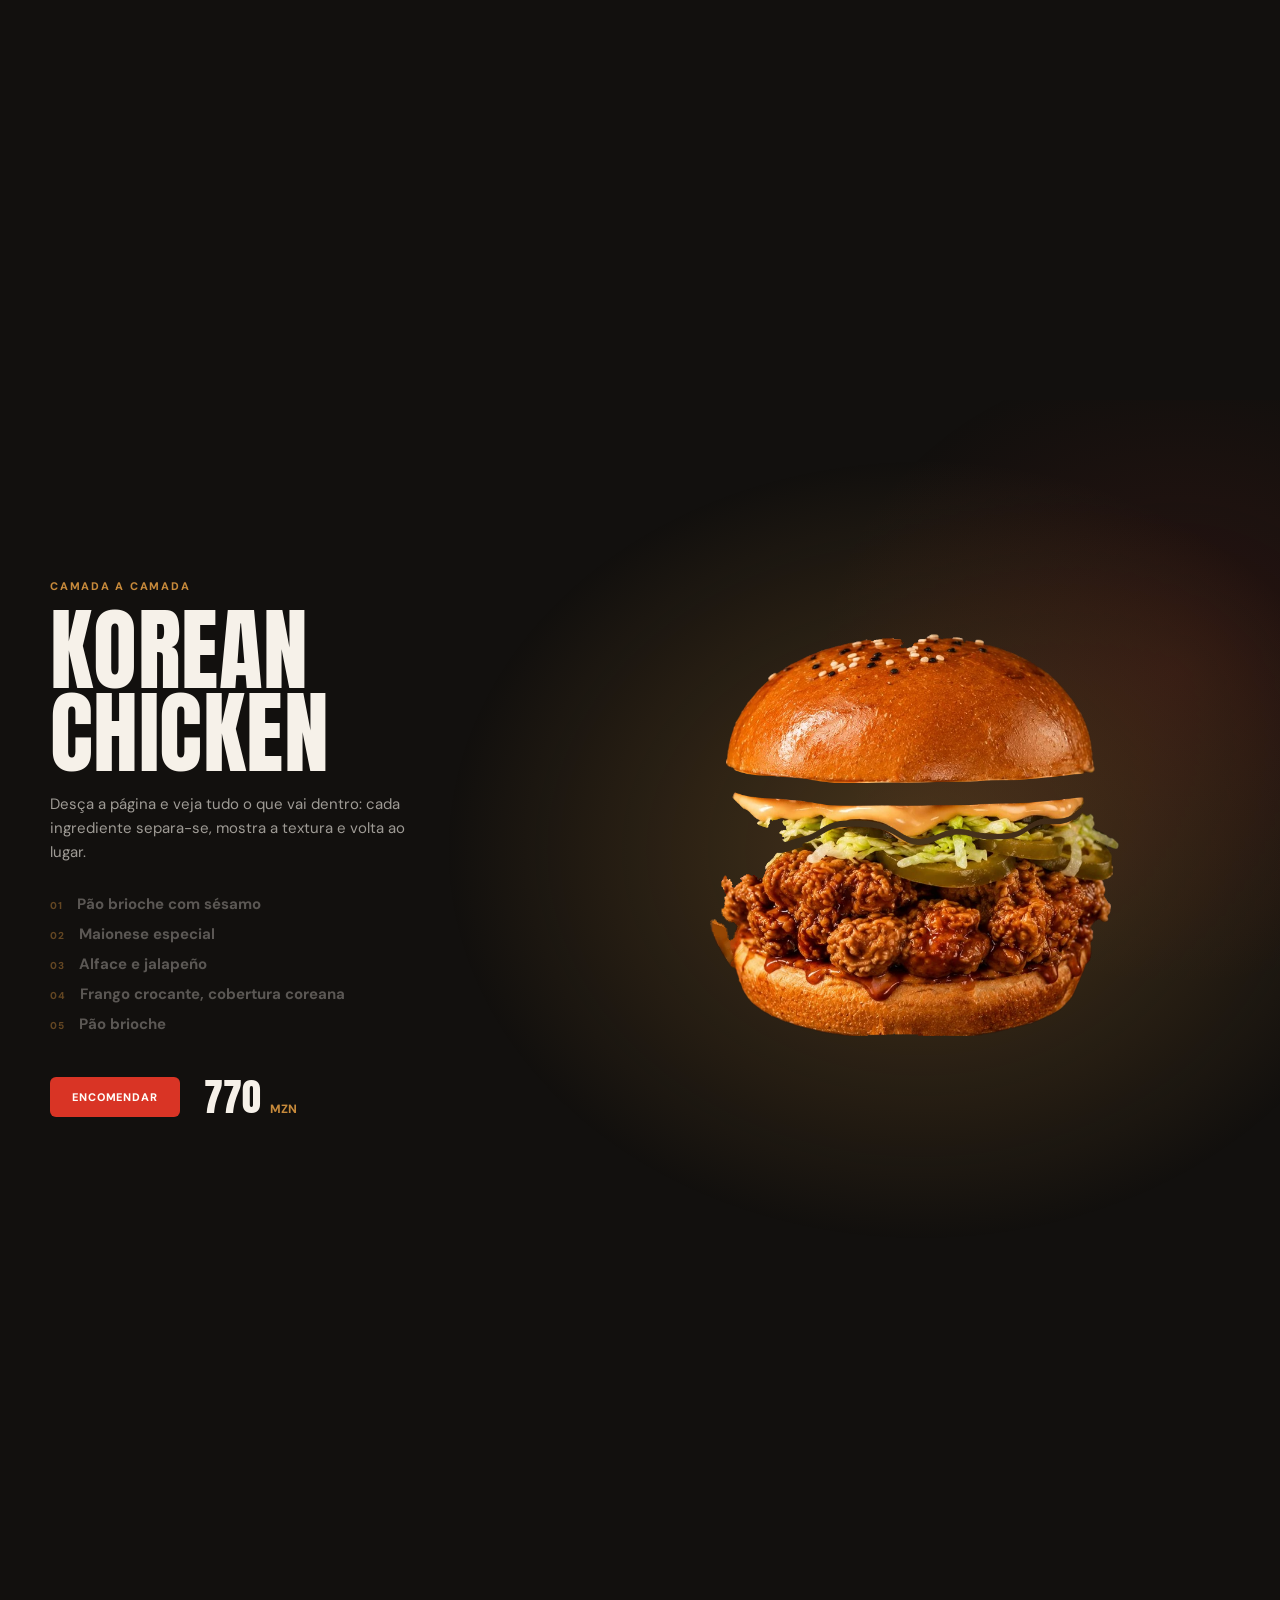
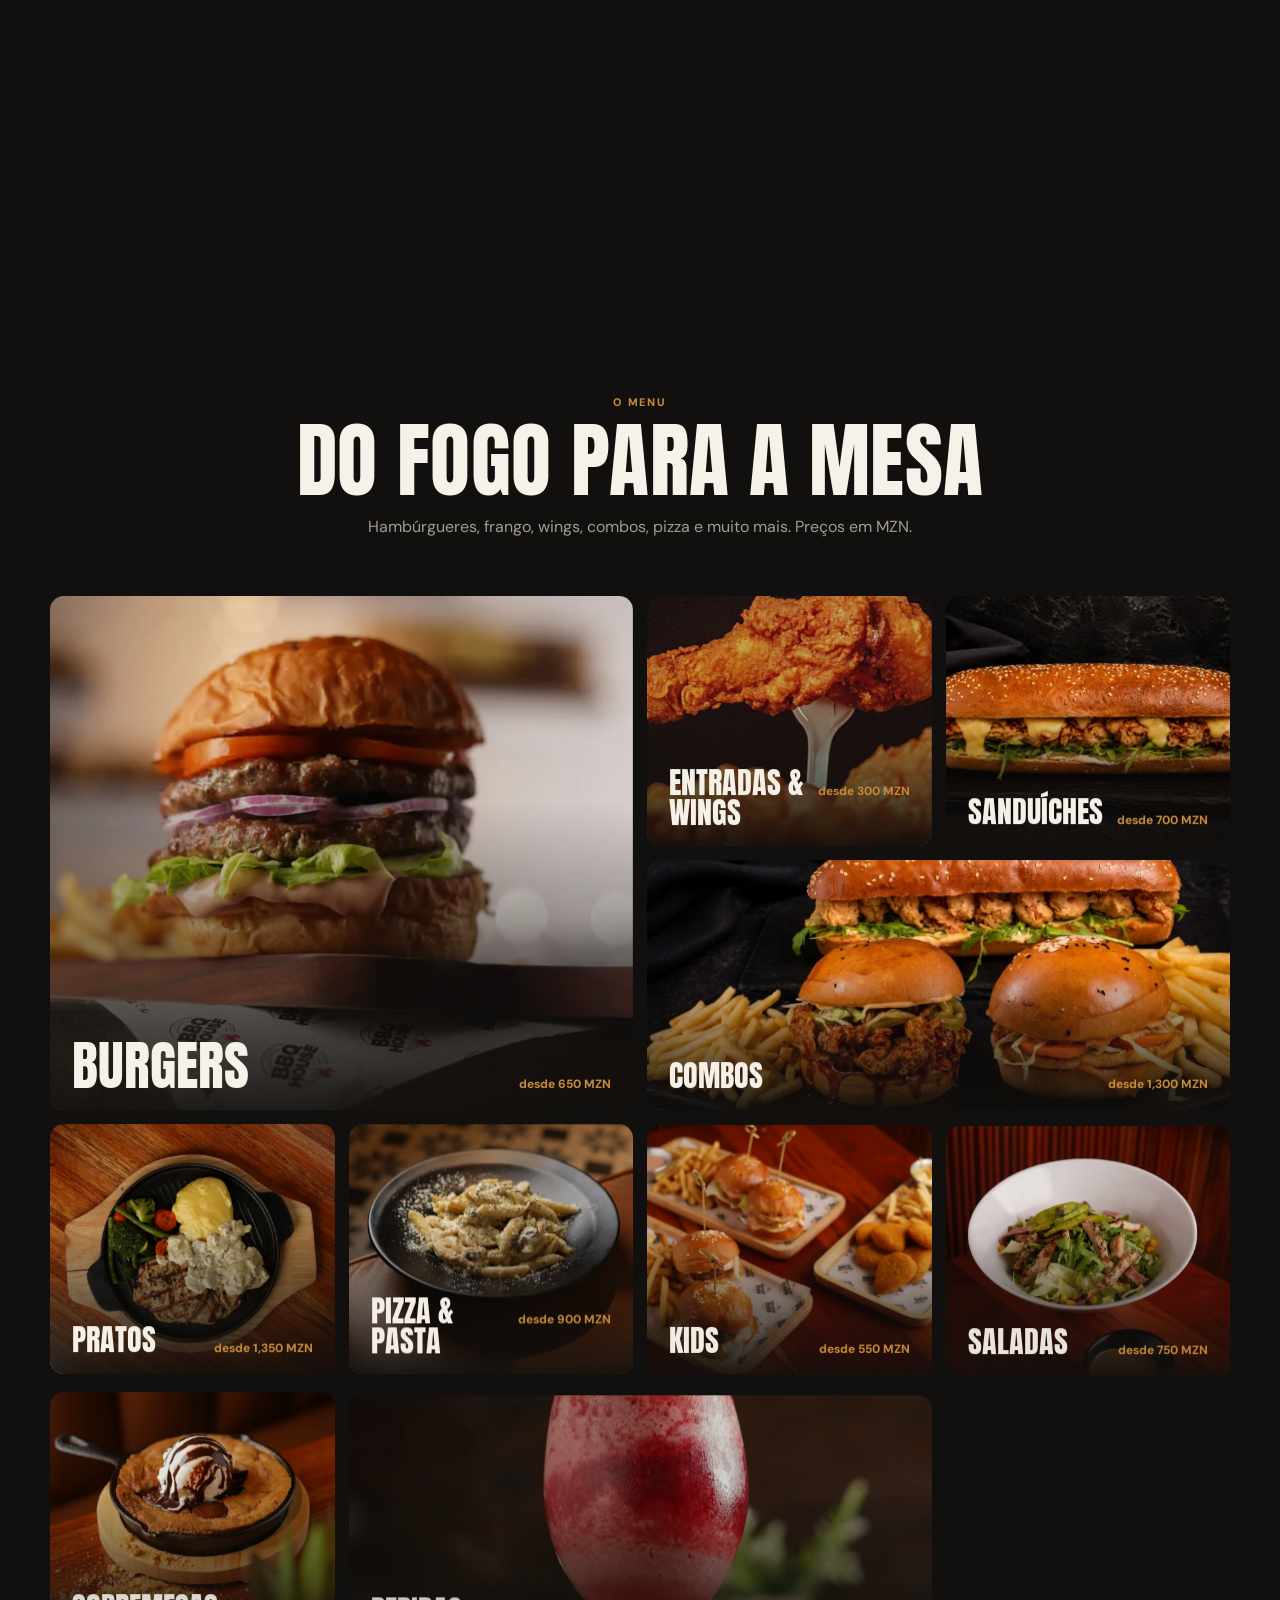
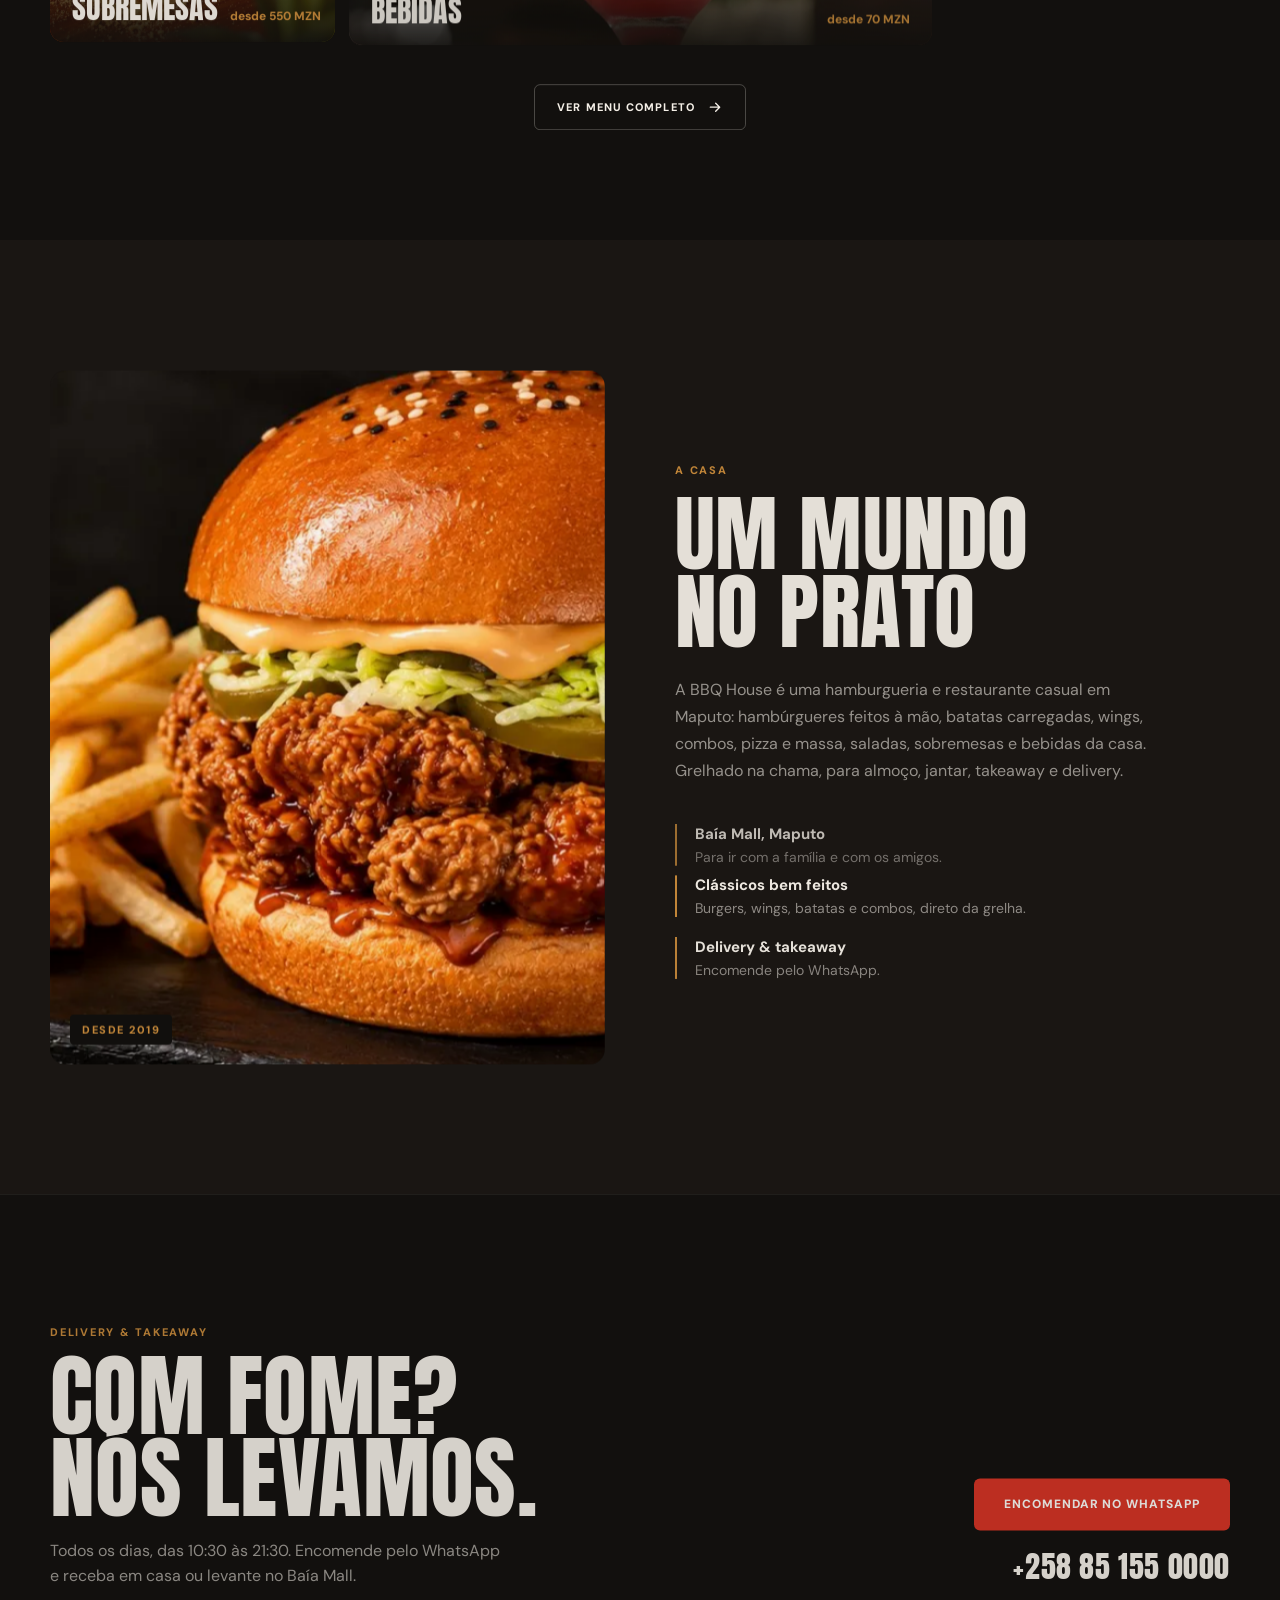
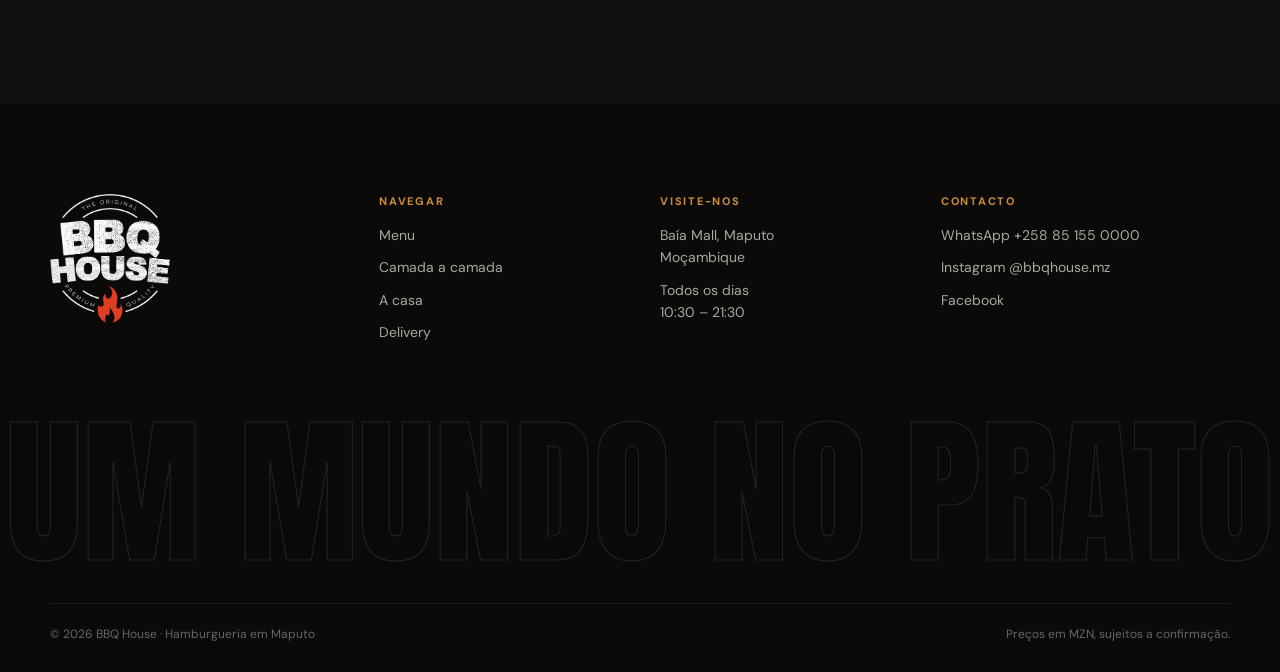
==== commit c6a7914c: "Hambúrgueres reais cortados em camadas e página com a identidade da direcção visual - Fotos reais da" ====
--- a/index.html
+++ b/index.html
@@ -77,11 +77,7 @@
       <p class="stage__hint" id="hint">Toque no hambúrguer</p>
 
       <!-- Fichas (como as "Calories / Fat / Protein" da referência) -->
-      <div class="facts" id="facts">
-        <div class="fact"><span>Camadas</span><b id="f-layers">7</b></div>
-        <div class="fact"><span>Carne</span><b id="f-meat">1×</b></div>
-        <div class="fact"><span>Queijo</span><b id="f-cheese">Sim</b></div>
-      </div>
+      <div class="facts" id="facts"></div>
 
       <!-- Próximo hambúrguer a espreitar na margem -->
       <div class="peek" id="peek" aria-hidden="true"></div>
@@ -107,54 +103,148 @@
     </div>
   </section>
 
+  <!-- CAMADA A CAMADA: o scroll separa os ingredientes, pausa e volta a montar -->
+  <section class="story" id="story" aria-label="Korean Chicken camada a camada">
+    <div class="story__sticky">
+      <div class="story__light" aria-hidden="true"></div>
+      <div class="wrap story__grid">
+        <div class="story__copy">
+          <span class="eyebrow">Camada a camada</span>
+          <h2>Korean<br>Chicken</h2>
+          <p>Desça a página e veja tudo o que vai dentro: cada ingrediente separa-se, mostra a textura e volta ao lugar.</p>
+          <ol class="story__list" id="story-list"></ol>
+          <div class="story__cta" id="story-cta">
+            <a class="btn-order btn-order--red" href="https://wa.me/258851550000?text=Ol%C3%A1%20BBQ%20House!%20Quero%20encomendar%3A%20Korean%20Chicken" target="_blank" rel="noopener">Encomendar</a>
+            <span class="story__price">770 <small>MZN</small></span>
+          </div>
+        </div>
+        <div class="story__stage" id="story-stage">
+          <div class="story__steam" id="story-steam" aria-hidden="true"><i></i><i></i><i></i></div>
+        </div>
+      </div>
+    </div>
+  </section>
+
   <!-- MENU -->
-  <section class="highlights" id="menu">
+  <section class="menu" id="menu">
     <div class="wrap">
-      <header class="section-head">
-        <span class="eyebrow">Do fogo para a mesa</span>
-        <h2>Um mundo no prato</h2>
-        <p>Hambúrgueres, frango, wings, combos e pizza — grelhados no Baía Mall, em Maputo, desde 2019.</p>
+      <header class="section-head" data-reveal>
+        <span class="eyebrow">O menu</span>
+        <h2>Do fogo para a mesa</h2>
+        <p>Hambúrgueres, frango, wings, combos, pizza e muito mais. Preços em MZN.</p>
       </header>
-      <div class="cards">
-        <article class="card card--red">
-          <img src="assets/img/burgers/korean.webp" alt="Korean Chicken" loading="lazy">
-          <div class="card__body"><h3>Korean Chicken</h3><span>770 MZN</span></div>
-        </article>
-        <article class="card card--amber">
-          <img src="assets/img/burgers/beef.webp" alt="Hambúrguer de carne BBQ House" loading="lazy">
-          <div class="card__body"><h3>Burgers</h3><span>desde 650 MZN</span></div>
-        </article>
-        <article class="card card--dark card--photo">
-          <img src="assets/img/photos/home-combos.webp" alt="Combo BBQ House com hambúrgueres, sanduíche e batatas" loading="lazy">
-          <div class="card__body"><h3>Combo 2 pessoas</h3><span>1,300 MZN</span></div>
-        </article>
-      </div>
-    </div>
-  </section>
-
-  <section class="gallery" id="historia">
-    <figure><img src="assets/img/photos/home-wings.webp" alt="Chicken wings" loading="lazy"><figcaption>Chicken Wings · desde 620 MZN</figcaption></figure>
-    <figure><img src="assets/img/photos/menu-drinks.webp" alt="Bebida da casa" loading="lazy"><figcaption>Bebidas da casa</figcaption></figure>
-    <figure><img src="assets/img/photos/menu-desserts.webp" alt="Cookie pan" loading="lazy"><figcaption>Sobremesas</figcaption></figure>
+      <div class="mgrid">
+        <a class="mcard card--xl" href="https://bbqhousemoz.com/menu" target="_blank" rel="noopener" data-reveal>
+          <img src="assets/img/photos/menu-burgers.webp" alt="Hambúrguer de carne da BBQ House" loading="lazy" data-parallax>
+          <span class="mcard__body"><b>Burgers</b><small>desde 650 MZN</small></span>
+        </a>
+        <a class="mcard " href="https://bbqhousemoz.com/menu" target="_blank" rel="noopener" data-reveal>
+          <img src="assets/img/photos/home-wings.webp" alt="Frango frito crocante" loading="lazy" data-parallax>
+          <span class="mcard__body"><b>Entradas &amp; wings</b><small>desde 300 MZN</small></span>
+        </a>
+        <a class="mcard " href="https://bbqhousemoz.com/menu" target="_blank" rel="noopener" data-reveal>
+          <img src="assets/img/photos/menu-sandwiches.webp" alt="Sanduíche de frango crocante" loading="lazy" data-parallax>
+          <span class="mcard__body"><b>Sanduíches</b><small>desde 700 MZN</small></span>
+        </a>
+        <a class="mcard card--wide" href="https://bbqhousemoz.com/menu" target="_blank" rel="noopener" data-reveal>
+          <img src="assets/img/photos/menu-combos.webp" alt="Combo com hambúrgueres e batatas" loading="lazy" data-parallax>
+          <span class="mcard__body"><b>Combos</b><small>desde 1,300 MZN</small></span>
+        </a>
+        <a class="mcard " href="https://bbqhousemoz.com/menu" target="_blank" rel="noopener" data-reveal>
+          <img src="assets/img/photos/menu-mains.webp" alt="Prato principal servido em chapa" loading="lazy" data-parallax>
+          <span class="mcard__body"><b>Pratos</b><small>desde 1,350 MZN</small></span>
+        </a>
+        <a class="mcard " href="https://bbqhousemoz.com/menu" target="_blank" rel="noopener" data-reveal>
+          <img src="assets/img/photos/menu-eataly.webp" alt="Massa com molho cremoso" loading="lazy" data-parallax>
+          <span class="mcard__body"><b>Pizza &amp; pasta</b><small>desde 900 MZN</small></span>
+        </a>
+        <a class="mcard " href="https://bbqhousemoz.com/menu" target="_blank" rel="noopener" data-reveal>
+          <img src="assets/img/photos/menu-kids.webp" alt="Mini hambúrgueres e nuggets" loading="lazy" data-parallax>
+          <span class="mcard__body"><b>Kids</b><small>desde 550 MZN</small></span>
+        </a>
+        <a class="mcard " href="https://bbqhousemoz.com/menu" target="_blank" rel="noopener" data-reveal>
+          <img src="assets/img/photos/menu-salads.webp" alt="Salada da casa" loading="lazy" data-parallax>
+          <span class="mcard__body"><b>Saladas</b><small>desde 750 MZN</small></span>
+        </a>
+        <a class="mcard " href="https://bbqhousemoz.com/menu" target="_blank" rel="noopener" data-reveal>
+          <img src="assets/img/photos/menu-desserts.webp" alt="Cookie pan com gelado" loading="lazy" data-parallax>
+          <span class="mcard__body"><b>Sobremesas</b><small>desde 550 MZN</small></span>
+        </a>
+        <a class="mcard card--wide" href="https://bbqhousemoz.com/menu" target="_blank" rel="noopener" data-reveal>
+          <img src="assets/img/photos/menu-drinks.webp" alt="Bebida da casa" loading="lazy" data-parallax>
+          <span class="mcard__body"><b>Bebidas</b><small>desde 70 MZN</small></span>
+        </a>
+      </div>
+      <div class="menu__more" data-reveal>
+        <a class="btn-ghost" href="https://bbqhousemoz.com/menu" target="_blank" rel="noopener">Ver menu completo
+          <svg viewBox="0 0 24 24" aria-hidden="true"><path d="M5 12h14M13 6l6 6-6 6"/></svg></a>
+      </div>
+    </div>
+  </section>
+
+  <!-- A CASA -->
+  <section class="house" id="historia">
+    <div class="wrap house__grid">
+      <figure class="house__photo" data-reveal>
+        <img src="assets/img/photos/home-korean-chicken.webp" alt="Korean Chicken com batatas fritas" loading="lazy" data-parallax>
+        <figcaption>Desde 2019</figcaption>
+      </figure>
+      <div class="house__copy">
+        <span class="eyebrow" data-reveal>A casa</span>
+        <h2 data-reveal>Um mundo<br>no prato</h2>
+        <p data-reveal>A BBQ House é uma hamburgueria e restaurante casual em Maputo: hambúrgueres feitos à mão, batatas carregadas, wings, combos, pizza e massa, saladas, sobremesas e bebidas da casa. Grelhado na chama, para almoço, jantar, takeaway e delivery.</p>
+        <ul class="house__points">
+          <li data-reveal><b>Baía Mall, Maputo</b><span>Para ir com a família e com os amigos.</span></li>
+          <li data-reveal><b>Clássicos bem feitos</b><span>Burgers, wings, batatas e combos, direto da grelha.</span></li>
+          <li data-reveal><b>Delivery &amp; takeaway</b><span>Encomende pelo WhatsApp.</span></li>
+        </ul>
+      </div>
+    </div>
+  </section>
+
+  <!-- DELIVERY -->
+  <section class="delivery" id="delivery">
+    <div class="wrap delivery__inner" data-reveal>
+      <div>
+        <span class="eyebrow">Delivery &amp; takeaway</span>
+        <h2>Com fome?<br>Nós levamos.</h2>
+        <p>Todos os dias, das 10:30 às 21:30. Encomende pelo WhatsApp e receba em casa ou levante no Baía Mall.</p>
+      </div>
+      <div class="delivery__actions">
+        <a class="btn-order btn-order--red btn-lg" href="https://wa.me/258851550000" target="_blank" rel="noopener">Encomendar no WhatsApp</a>
+        <a class="delivery__phone" href="https://wa.me/258851550000">+258 85 155 0000</a>
+      </div>
+    </div>
   </section>
 
   <footer class="footer" id="contacto">
-    <div class="wrap footer__inner">
-      <img class="footer__logo" src="assets/brand/logo-white.png" alt="BBQ House">
-      <div id="localizacao">
-        <span class="eyebrow">Onde estamos</span>
-        <p>Baía Mall, Maputo · Moçambique</p>
-        <p>Aberto todos os dias, 10:30 – 21:30</p>
-      </div>
-      <div id="delivery">
-        <span class="eyebrow">Delivery &amp; takeaway</span>
-        <p><a href="https://wa.me/258851550000">WhatsApp +258 85 155 0000</a></p>
-        <a class="btn-order btn-order--red" href="https://wa.me/258851550000" target="_blank" rel="noopener">Encomendar agora</a>
-      </div>
+    <div class="wrap footer__top">
+      <img class="footer__logo" src="assets/brand/logo-white.png" alt="BBQ House" loading="lazy">
+      <nav class="footer__col" aria-label="Rodapé">
+        <span class="eyebrow">Navegar</span>
+        <a href="#menu">Menu</a><a href="#story">Camada a camada</a><a href="#historia">A casa</a><a href="#delivery">Delivery</a>
+      </nav>
+      <div class="footer__col" id="localizacao">
+        <span class="eyebrow">Visite-nos</span>
+        <p>Baía Mall, Maputo<br>Moçambique</p>
+        <p>Todos os dias<br>10:30 – 21:30</p>
+      </div>
+      <div class="footer__col">
+        <span class="eyebrow">Contacto</span>
+        <a href="https://wa.me/258851550000" target="_blank" rel="noopener">WhatsApp +258 85 155 0000</a>
+        <a href="https://www.instagram.com/bbqhouse.mz" target="_blank" rel="noopener">Instagram @bbqhouse.mz</a>
+        <a href="https://www.facebook.com/share/1EReG5933v/" target="_blank" rel="noopener">Facebook</a>
+      </div>
+    </div>
+    <div class="footer__word" aria-hidden="true">Um mundo no prato</div>
+    <div class="wrap footer__bottom">
+      <span>© 2026 BBQ House · Hamburgueria em Maputo</span>
+      <span>Preços em MZN, sujeitos a confirmação.</span>
     </div>
   </footer>
 
   <script src="assets/vendor/gsap.min.js"></script>
+  <script src="assets/vendor/ScrollTrigger.min.js"></script>
   <script src="js/main.js"></script>
 </body>
 </html>
--- a/css/style.css
+++ b/css/style.css
@@ -17,7 +17,7 @@
 
 * { box-sizing: border-box; margin: 0; padding: 0; }
 html { scroll-snap-type: y proximity; }
-body { font-family: var(--body); color: var(--charcoal); background: var(--cream); -webkit-font-smoothing: antialiased; }
+body { font-family: var(--body); color: var(--charcoal); background: var(--charcoal); -webkit-font-smoothing: antialiased; }
 img { display: block; max-width: 100%; }
 a { color: inherit; text-decoration: none; }
 button { font: inherit; color: inherit; background: none; border: 0; cursor: pointer; }
@@ -158,7 +158,7 @@
 /* FACTS */
 .facts { position: absolute; z-index: 9; left: 67.5%; top: 21vh; display: flex; gap: 8px; }
 .fact {
-  width: 58px; padding: 9px 0 18px; background: var(--white); text-align: center;
+  min-width: 58px; padding: 9px 8px 18px; background: var(--white); text-align: center;
   clip-path: polygon(0 0, 100% 0, 100% 100%, 50% 86%, 0 100%); box-shadow: 0 8px 18px rgba(0,0,0,.1);
 }
 .fact span { display: block; font-size: 8.5px; font-weight: 700; color: var(--charcoal); }
@@ -192,37 +192,113 @@
 .scroll-cue span::after { content: ''; position: absolute; inset: 0; background: var(--red); animation: cue 1.8s ease-in-out infinite; }
 @keyframes cue { from { transform: translateX(100%); } to { transform: translateX(-100%); } }
 
-/* ---------- SECÇÕES SEGUINTES ---------- */
+/* ---------- SECÇÕES SEGUINTES (direcção visual: fundo carvão, títulos condensados, luz quente, vermelho só nas acções) ---------- */
+.after { background: var(--charcoal); color: var(--cream); }
 .wrap { width: min(1180px, 100% - 32px); margin: 0 auto; }
-.eyebrow { display: inline-block; font-size: 11px; font-weight: 800; letter-spacing: .14em; text-transform: uppercase; color: var(--red); }
-.highlights { padding: 120px 0 90px; scroll-snap-align: start; }
-.section-head { text-align: center; max-width: 560px; margin: 0 auto 56px; }
-.section-head h2 { font-family: var(--title); font-weight: 400; text-transform: uppercase; font-size: clamp(42px, 6vw, 80px); line-height: .95; margin: 10px 0 14px; }
-.section-head p { color: var(--muted); line-height: 1.6; }
-.cards { display: grid; grid-template-columns: repeat(3, 1fr); gap: 22px; }
-.card { position: relative; border-radius: 18px; padding: 34px 26px 26px; min-height: 380px; display: flex; flex-direction: column; justify-content: space-between; overflow: hidden; color: var(--white); }
-.card--red { background: var(--red); } .card--amber { background: var(--amber); color: var(--charcoal); } .card--dark { background: var(--charcoal); }
-.card img { width: 78%; margin: 0 auto; filter: drop-shadow(0 22px 22px rgba(0,0,0,.3)); transition: transform .5s cubic-bezier(.22,.8,.2,1); }
-.card:hover img { transform: translateY(-8px) rotate(-3deg) scale(1.04); }
-.card--photo img { position: absolute; inset: 0; width: 100%; height: 100%; object-fit: cover; filter: none; }
-.card--photo:hover img { transform: scale(1.05); }
-.card--photo::after { content: ''; position: absolute; inset: 0; background: linear-gradient(transparent 45%, rgba(18,16,14,.9)); }
-.card--photo .card__body { position: relative; z-index: 1; margin-top: auto; }
-.card__body { display: flex; justify-content: space-between; align-items: baseline; margin-top: 18px; }
-.card h3 { font-family: var(--title); font-weight: 400; text-transform: uppercase; font-size: 30px; }
-.card__body span { font-weight: 800; font-size: 14px; }
-
-.gallery { display: grid; grid-template-columns: 1.4fr 1fr 1fr; gap: 6px; height: 70vh; min-height: 420px; }
-.gallery figure { position: relative; overflow: hidden; }
-.gallery img { width: 100%; height: 100%; object-fit: cover; transition: transform 1s; }
-.gallery figure:hover img { transform: scale(1.05); }
-.gallery figcaption { position: absolute; left: 20px; bottom: 18px; color: var(--white); font-weight: 800; font-size: 12px; letter-spacing: .08em; text-transform: uppercase; text-shadow: 0 2px 10px rgba(0,0,0,.6); }
-
-.footer { background: var(--charcoal); color: var(--cream); padding: 80px 0; }
-.footer__inner { display: grid; grid-template-columns: auto 1fr 1fr; gap: 60px; align-items: center; }
-.footer__logo { width: 130px; }
-.footer p { margin-top: 10px; color: rgba(246,241,233,.75); }
-.footer .btn-order { margin-top: 18px; }
+.eyebrow { display: inline-block; font-size: 11px; font-weight: 800; letter-spacing: .16em; text-transform: uppercase; color: var(--amber); }
+h2 { font-family: var(--title); font-weight: 400; text-transform: uppercase; line-height: .92; letter-spacing: .005em; }
+.section-head { text-align: center; max-width: 780px; margin: 0 auto 56px; }
+.section-head h2 { font-size: clamp(46px, 6.4vw, 92px); margin: 12px 0 16px; }
+.section-head p { color: rgba(246,241,233,.62); line-height: 1.6; }
+.price-tbc { font-family: var(--body); font-size: 12px; font-weight: 800; letter-spacing: .08em; text-transform: uppercase; }
+
+.btn-ghost {
+  display: inline-flex; align-items: center; gap: 12px; padding: 14px 22px; border-radius: 6px;
+  border: 1.5px solid rgba(246,241,233,.25); color: var(--cream);
+  font-size: 11px; font-weight: 800; letter-spacing: .1em; text-transform: uppercase; transition: border-color .3s, transform .3s;
+}
+.btn-ghost:hover { border-color: var(--amber); transform: translateY(-2px); }
+.btn-ghost svg { font-size: 16px; }
+.btn-lg { padding: 18px 30px; font-size: 12px; }
+
+/* CAMADA A CAMADA */
+.story { position: relative; height: 340vh; background: var(--charcoal); color: var(--cream); }
+.story__sticky { position: sticky; top: 0; height: 100vh; height: 100svh; overflow: hidden; }
+.story__light { /* luz quente lateral, como pede a direcção visual */
+  position: absolute; inset: 0; pointer-events: none;
+  background:
+    radial-gradient(60% 70% at 72% 50%, rgba(199,138,59,.30), transparent 62%),
+    radial-gradient(40% 50% at 92% 30%, rgba(217,52,37,.12), transparent 70%);
+}
+.story__grid { position: relative; height: 100%; display: grid; grid-template-columns: 1fr 1.25fr; align-items: center; gap: 40px; }
+.story__copy h2 { font-size: clamp(56px, 7vw, 112px); margin: 14px 0 18px; }
+.story__copy > p { max-width: 380px; color: rgba(246,241,233,.62); line-height: 1.6; font-size: 15px; }
+.story__list { list-style: none; margin-top: 30px; display: grid; gap: 10px; }
+.story__list li {
+  display: flex; align-items: baseline; gap: 14px; font-weight: 700; font-size: 15px; color: rgba(246,241,233,.32);
+  transition: color .4s, transform .4s;
+}
+.story__list li span { font-size: 10px; font-weight: 800; letter-spacing: .1em; color: rgba(199,138,59,.45); transition: color .4s; }
+.story__list li.is-on { color: var(--cream); transform: translateX(6px); }
+.story__list li.is-on span { color: var(--amber); }
+.story__cta { display: flex; align-items: center; gap: 24px; margin-top: 34px; opacity: 0; }
+.story__price { font-family: var(--title); font-size: 38px; color: var(--cream); }
+.story__price small { font-family: var(--body); font-size: 12px; font-weight: 800; color: var(--amber); }
+.story__stage { position: relative; height: 92vh; }
+.story__stage .burger .layer { filter: none; }
+.story__stage .burger .tag-line { color: var(--cream); }
+.story__stage .burger .tag-line::before { background: var(--amber); opacity: .9; }
+.story__steam { position: absolute; left: 50%; top: 58%; width: 0; height: 0; opacity: 0; }
+.story__steam i {
+  position: absolute; width: 260px; height: 260px; margin: -130px; border-radius: 50%;
+  background: radial-gradient(closest-side, rgba(246,241,233,.16), rgba(246,241,233,.05) 55%, transparent);
+  animation: steam 5s ease-in infinite; will-change: transform, opacity;
+}
+.story__steam i:nth-child(1) { left: -110px; } .story__steam i:nth-child(2) { left: 30px; animation-delay: 1.6s; } .story__steam i:nth-child(3) { left: 150px; animation-delay: 3.2s; }
+
+/* MENU */
+.menu { background: var(--charcoal); color: var(--cream); padding: 130px 0 110px; }
+.mgrid { display: grid; grid-template-columns: repeat(4, 1fr); grid-auto-rows: 250px; gap: 14px; }
+.mcard { position: relative; overflow: hidden; border-radius: 14px; background: #1d1916; display: block; isolation: isolate; }
+.mcard img { position: absolute; inset: -8% 0; width: 100%; height: 116%; object-fit: cover; transition: transform 1s cubic-bezier(.22,.8,.2,1); will-change: transform; }
+.mcard::after { content: ''; position: absolute; inset: 0; z-index: 1; background: linear-gradient(180deg, transparent 40%, rgba(18,16,14,.92)); }
+.mcard:hover img { transform: scale(1.06); }
+.mcard__body { position: absolute; z-index: 2; left: 22px; right: 22px; bottom: 18px; display: flex; justify-content: space-between; align-items: baseline; gap: 12px; }
+.mcard__body b { font-family: var(--title); font-weight: 400; font-size: 30px; text-transform: uppercase; line-height: 1; color: var(--cream); }
+.mcard__body small { font-size: 12px; font-weight: 800; color: var(--amber); white-space: nowrap; }
+.card--xl { grid-column: span 2; grid-row: span 2; }
+.card--xl .mcard__body b { font-size: 54px; }
+.card--wide { grid-column: span 2; }
+.menu__more { text-align: center; margin-top: 46px; }
+
+/* A CASA */
+.house { background: #1a1613; color: var(--cream); padding: 130px 0; }
+.house__grid { display: grid; grid-template-columns: 1fr 1fr; gap: 70px; align-items: center; }
+.house__photo { position: relative; overflow: hidden; border-radius: 16px; aspect-ratio: 4 / 5; }
+.house__photo img { position: absolute; inset: -8% 0; width: 100%; height: 116%; object-fit: cover; will-change: transform; }
+.house__photo figcaption {
+  position: absolute; left: 20px; bottom: 20px; background: var(--charcoal); color: var(--amber);
+  font-size: 11px; font-weight: 800; letter-spacing: .14em; text-transform: uppercase; padding: 8px 12px; border-radius: 4px;
+}
+.house__copy h2 { font-size: clamp(54px, 6.6vw, 104px); margin: 14px 0 22px; }
+.house__copy > p { color: rgba(246,241,233,.66); line-height: 1.7; max-width: 480px; }
+.house__points { list-style: none; margin-top: 36px; display: grid; gap: 18px; }
+.house__points li { display: grid; gap: 4px; padding-left: 18px; border-left: 2px solid var(--amber); }
+.house__points b { font-size: 15px; }
+.house__points span { color: rgba(246,241,233,.55); font-size: 14px; }
+
+/* DELIVERY */
+.delivery { background: var(--charcoal); color: var(--cream); padding: 120px 0; border-top: 1px solid rgba(246,241,233,.06); }
+.delivery__inner { display: flex; justify-content: space-between; align-items: flex-end; gap: 40px; }
+.delivery h2 { font-size: clamp(54px, 7vw, 110px); margin: 14px 0 18px; }
+.delivery p { color: rgba(246,241,233,.62); max-width: 460px; line-height: 1.6; }
+.delivery__actions { display: grid; justify-items: end; gap: 14px; }
+.delivery__phone { font-family: var(--title); font-size: 30px; letter-spacing: .02em; }
+
+/* FOOTER */
+.footer { background: #0b0a09; color: var(--cream); padding: 90px 0 30px; overflow: hidden; }
+.footer__top { display: grid; grid-template-columns: 1.2fr 1fr 1fr 1.2fr; gap: 40px; align-items: start; }
+.footer__logo { width: 120px; }
+.footer__col { display: grid; gap: 10px; align-content: start; }
+.footer__col .eyebrow { margin-bottom: 6px; }
+.footer__col a, .footer__col p { color: rgba(246,241,233,.68); font-size: 14px; line-height: 1.6; transition: color .3s; }
+.footer__col a:hover { color: var(--cream); }
+.footer__word {
+  font-family: var(--title); text-transform: uppercase; white-space: nowrap; text-align: center;
+  font-size: clamp(60px, 12.5vw, 200px); line-height: 1; margin: 70px 0 30px; color: transparent;
+  -webkit-text-stroke: 1px rgba(246,241,233,.12);
+}
+.footer__bottom { display: flex; justify-content: space-between; gap: 20px; font-size: 12px; color: rgba(246,241,233,.4); border-top: 1px solid rgba(246,241,233,.08); padding-top: 22px; }
 
 /* ---------- RESPONSIVO ---------- */
 @media (max-width: 1100px) {
@@ -256,13 +332,31 @@
   .thumbs button { width: 42px; height: 42px; }
   .arrows, .bar__link, .scroll-cue { display: none; }
   .bar { bottom: 18px; }
-  .cards { grid-template-columns: 1fr; }
-  .gallery { grid-template-columns: 1fr; height: auto; }
-  .gallery figure { height: 50vh; }
-  .footer__inner { grid-template-columns: 1fr; gap: 30px; }
+  .burger .tag-line { white-space: normal; width: 8em; line-height: 1.15; gap: 6px; }
+  .burger .tag-line::before { width: 1.6em; flex: none; }
+  /* texto e comida em áreas distintas */
+  .story { height: 300vh; }
+  .story__grid { grid-template-columns: 1fr; grid-template-rows: auto 1fr; align-items: start; padding-top: 70px; gap: 0; }
+  .story__copy h2 { font-size: 48px; margin: 8px 0 8px; }
+  .story__copy > p, .story__list { display: none; }
+  .story__cta { position: absolute; left: 0; right: 0; bottom: 22px; justify-content: center; }
+  .story__stage { height: 72vh; }
+  .menu, .house, .delivery { padding: 90px 0; }
+  .mgrid { grid-template-columns: 1fr 1fr; grid-auto-rows: 190px; gap: 10px; }
+  .card--xl { grid-column: span 2; grid-row: span 1; }
+  .card--xl .mcard__body b, .mcard__body b { font-size: 24px; }
+  .mcard__body { left: 14px; right: 14px; bottom: 12px; flex-direction: column; gap: 4px; }
+  .house__grid { grid-template-columns: 1fr; gap: 40px; }
+  .delivery__inner { flex-direction: column; align-items: flex-start; }
+  .delivery__actions { justify-items: start; }
+  .footer__top { grid-template-columns: 1fr 1fr; }
+  .footer__bottom { flex-direction: column; }
 }
 
 @media (prefers-reduced-motion: reduce) {
   html { scroll-snap-type: none; }
-  .steam { display: none; }
-}
+  .steam, .story__steam { display: none; }
+  .story { height: auto; }
+  .story__sticky { position: relative; height: auto; min-height: 100vh; }
+  .story__cta { opacity: 1; }
+}
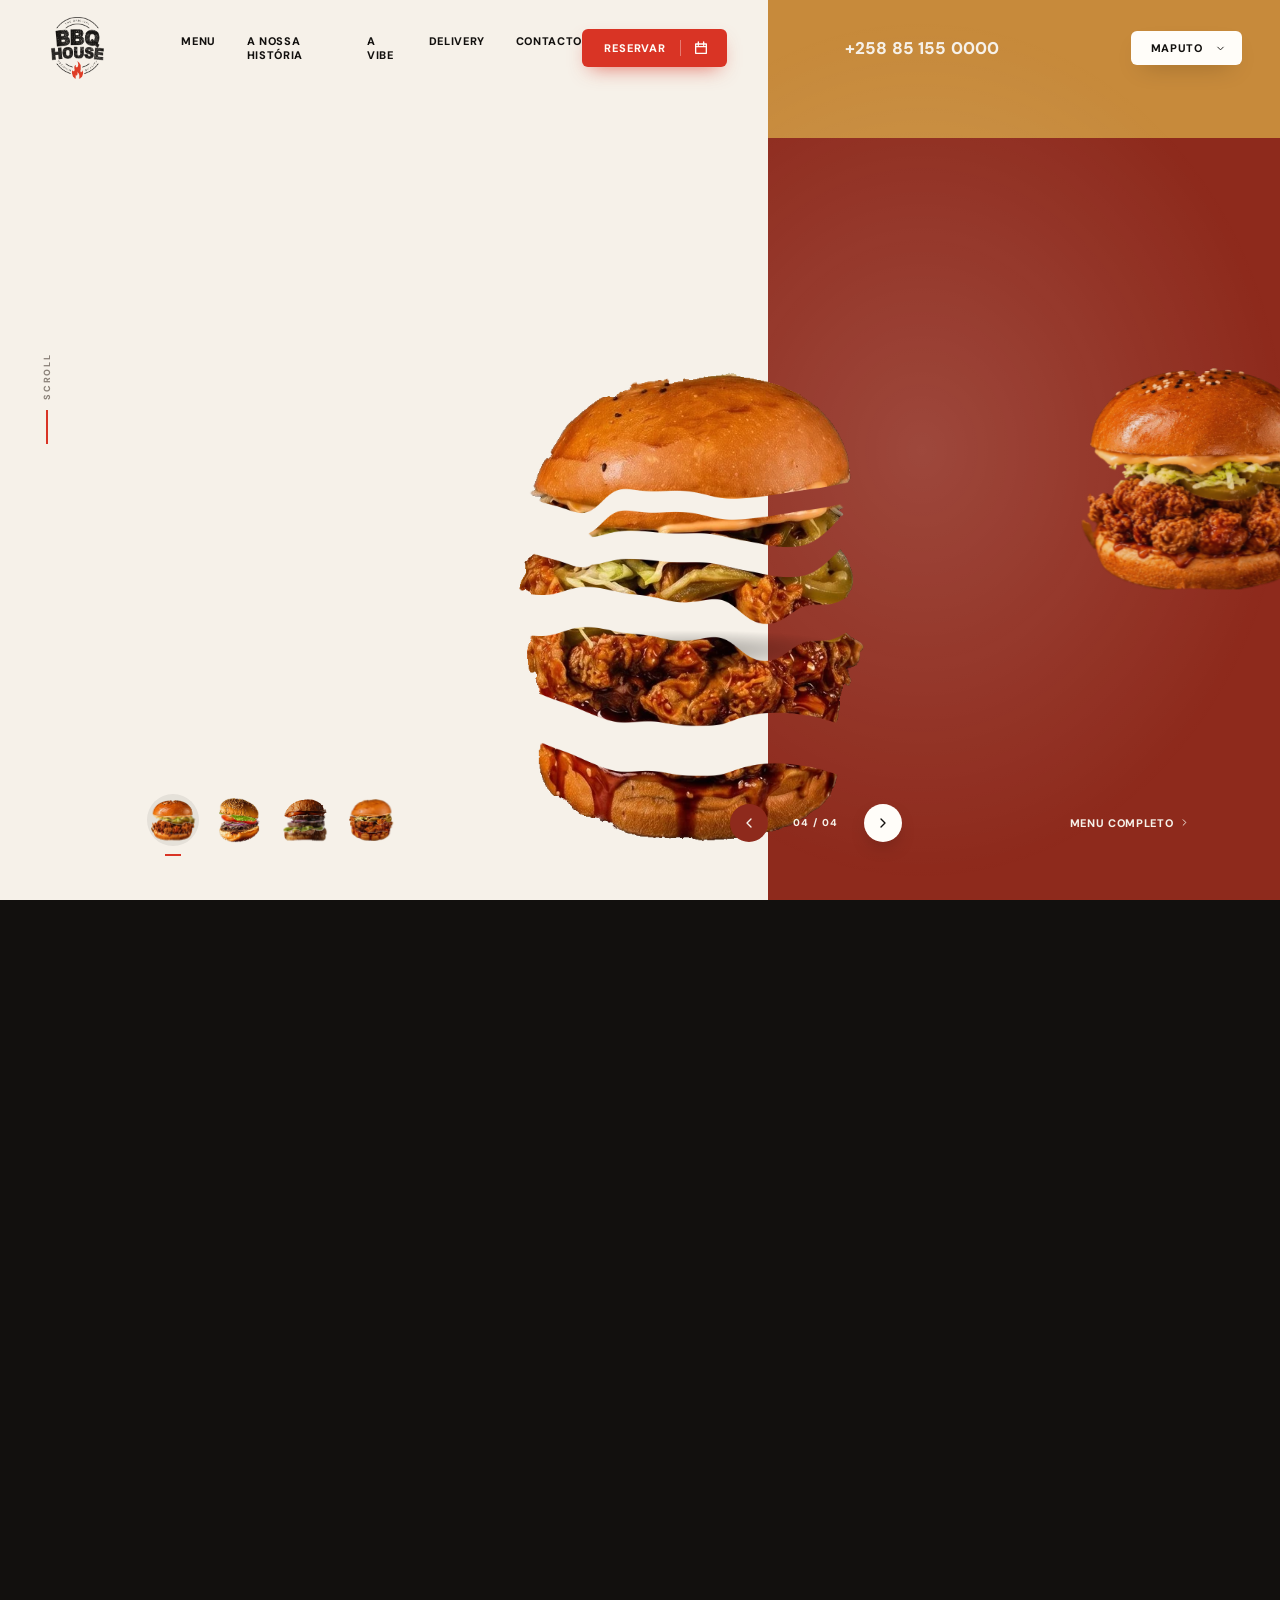
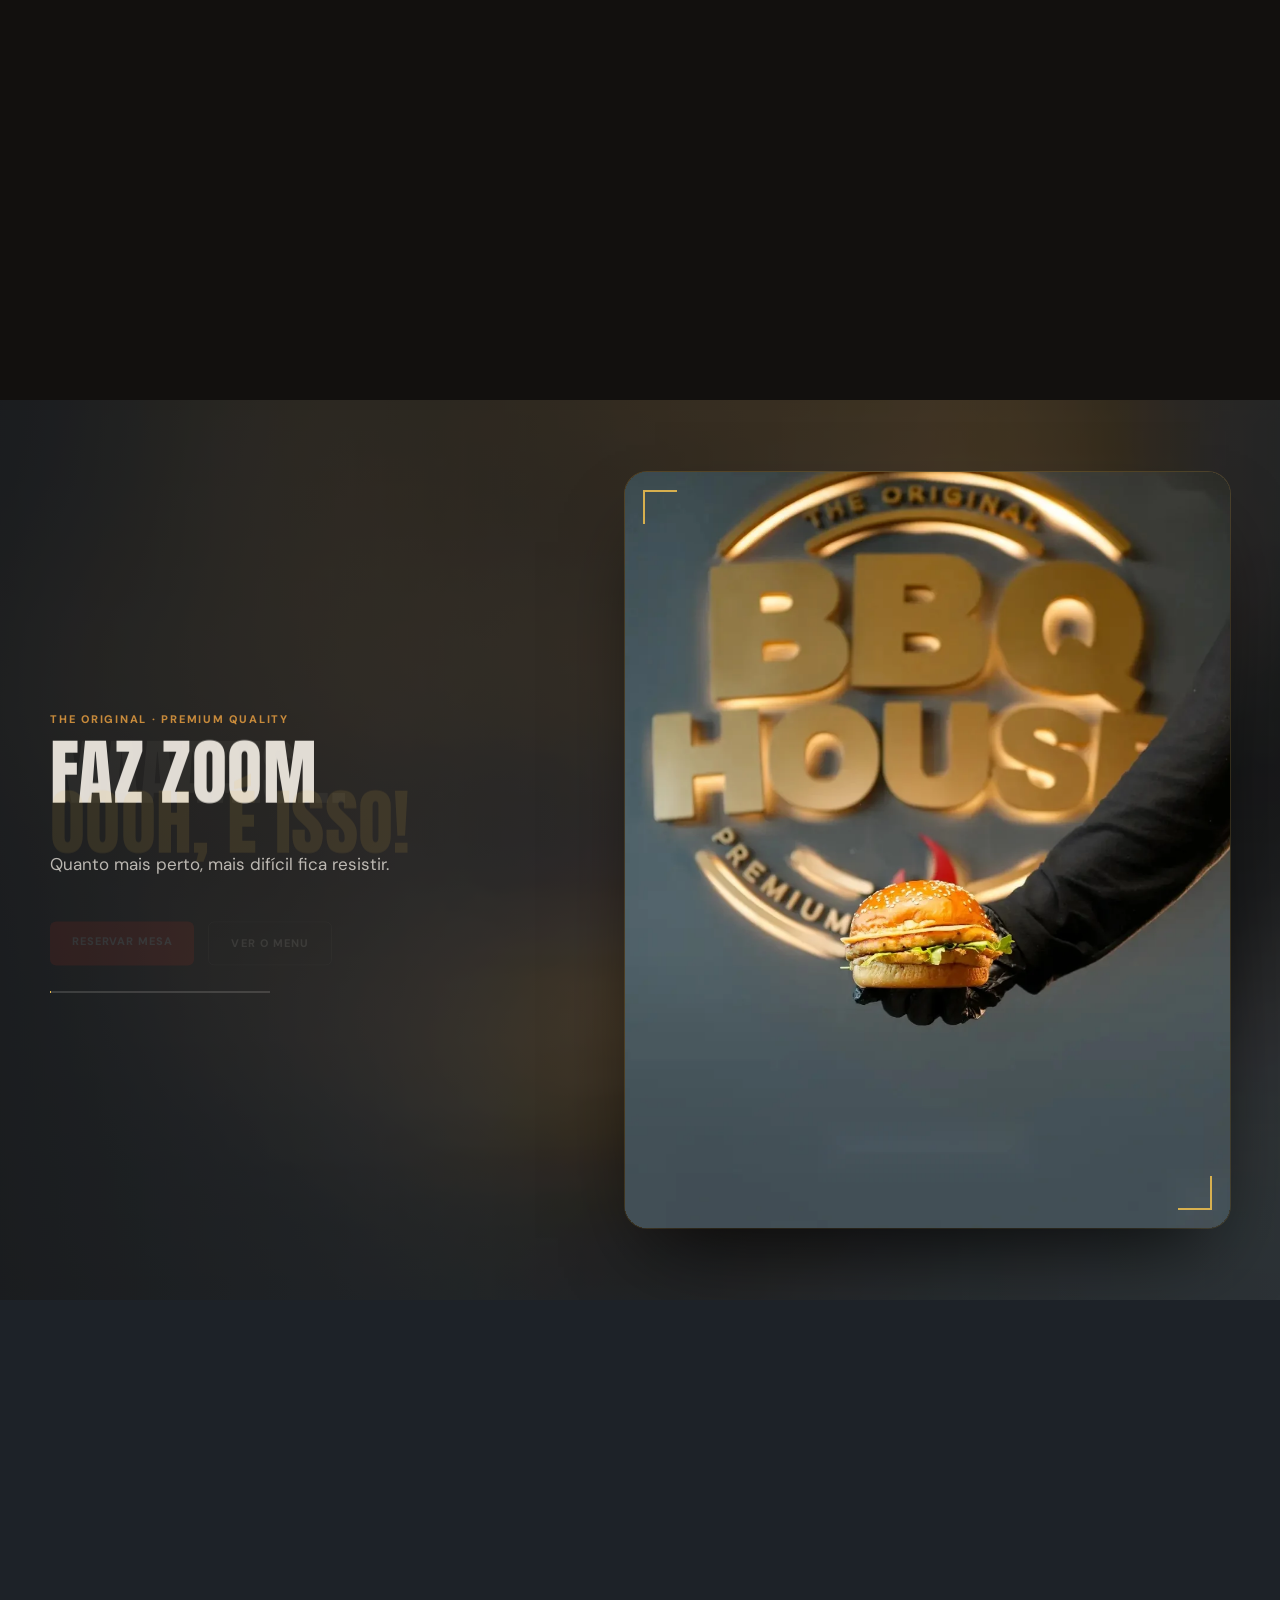
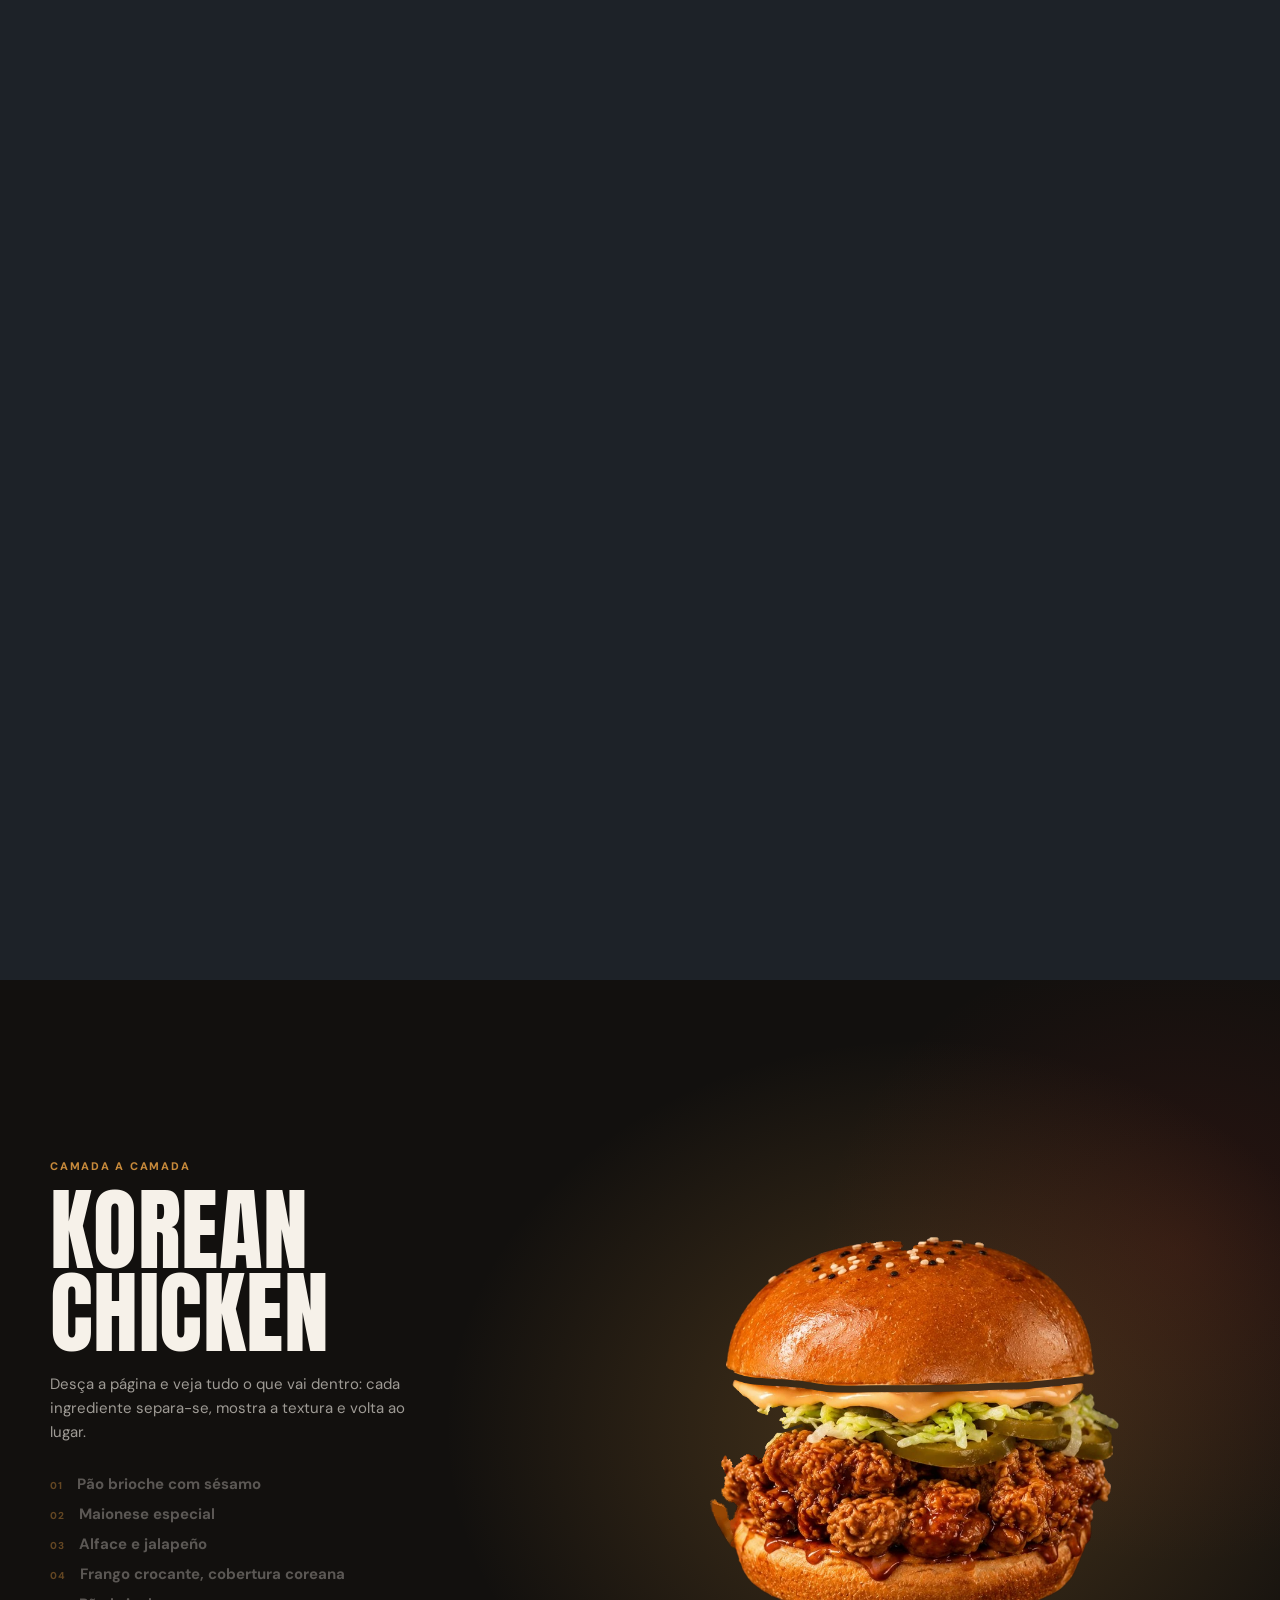
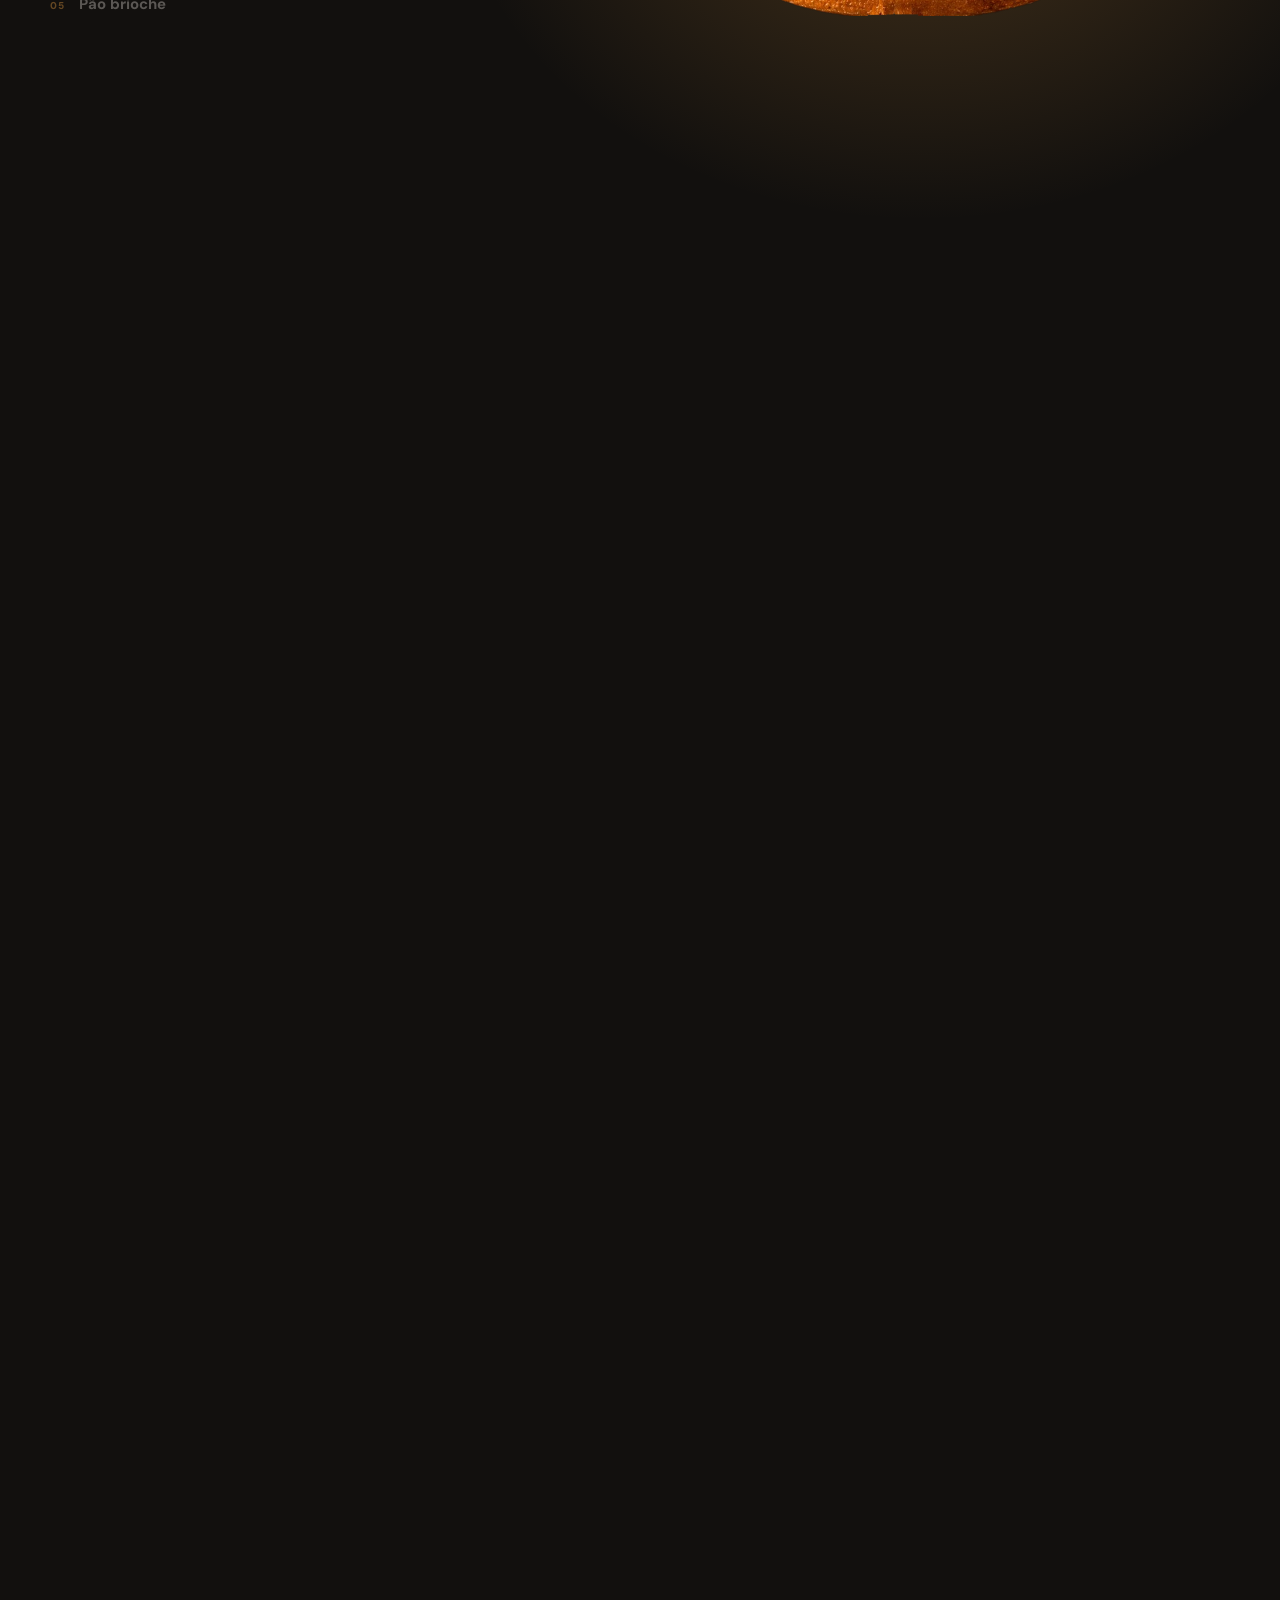
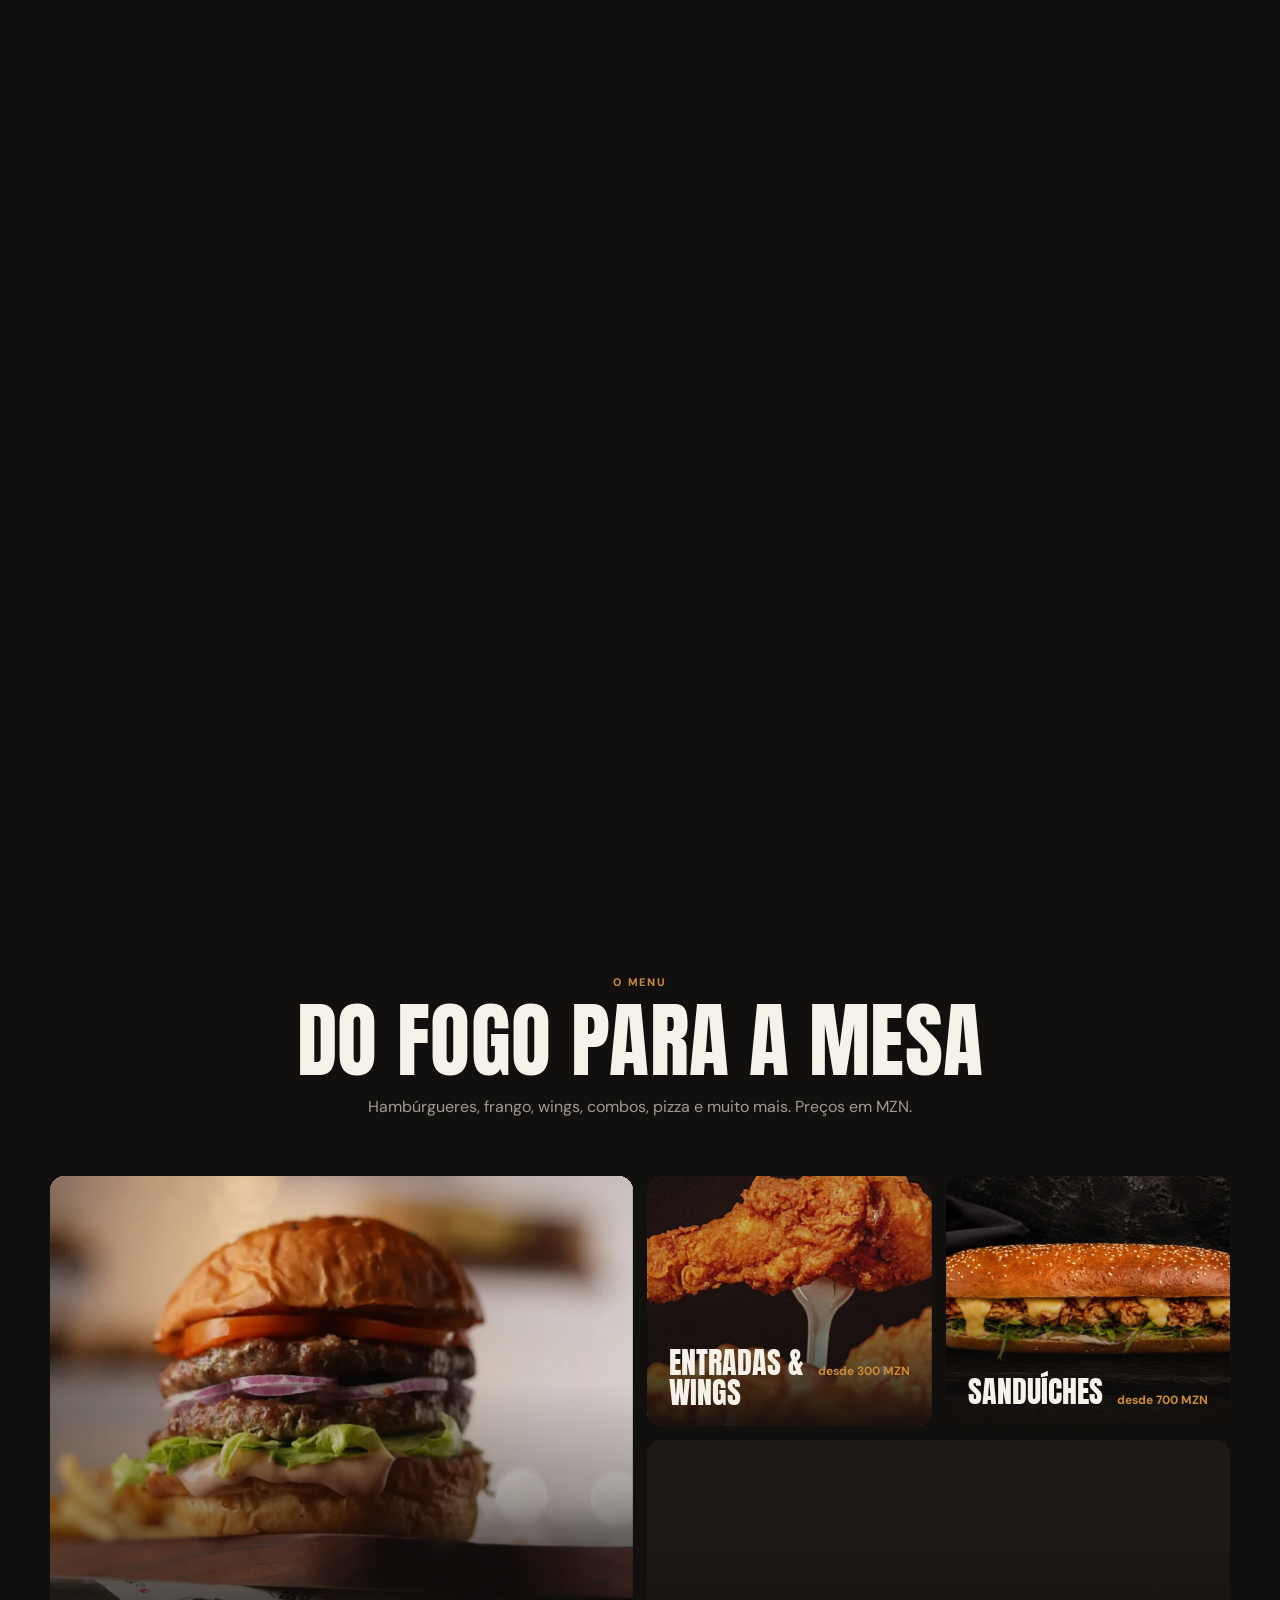
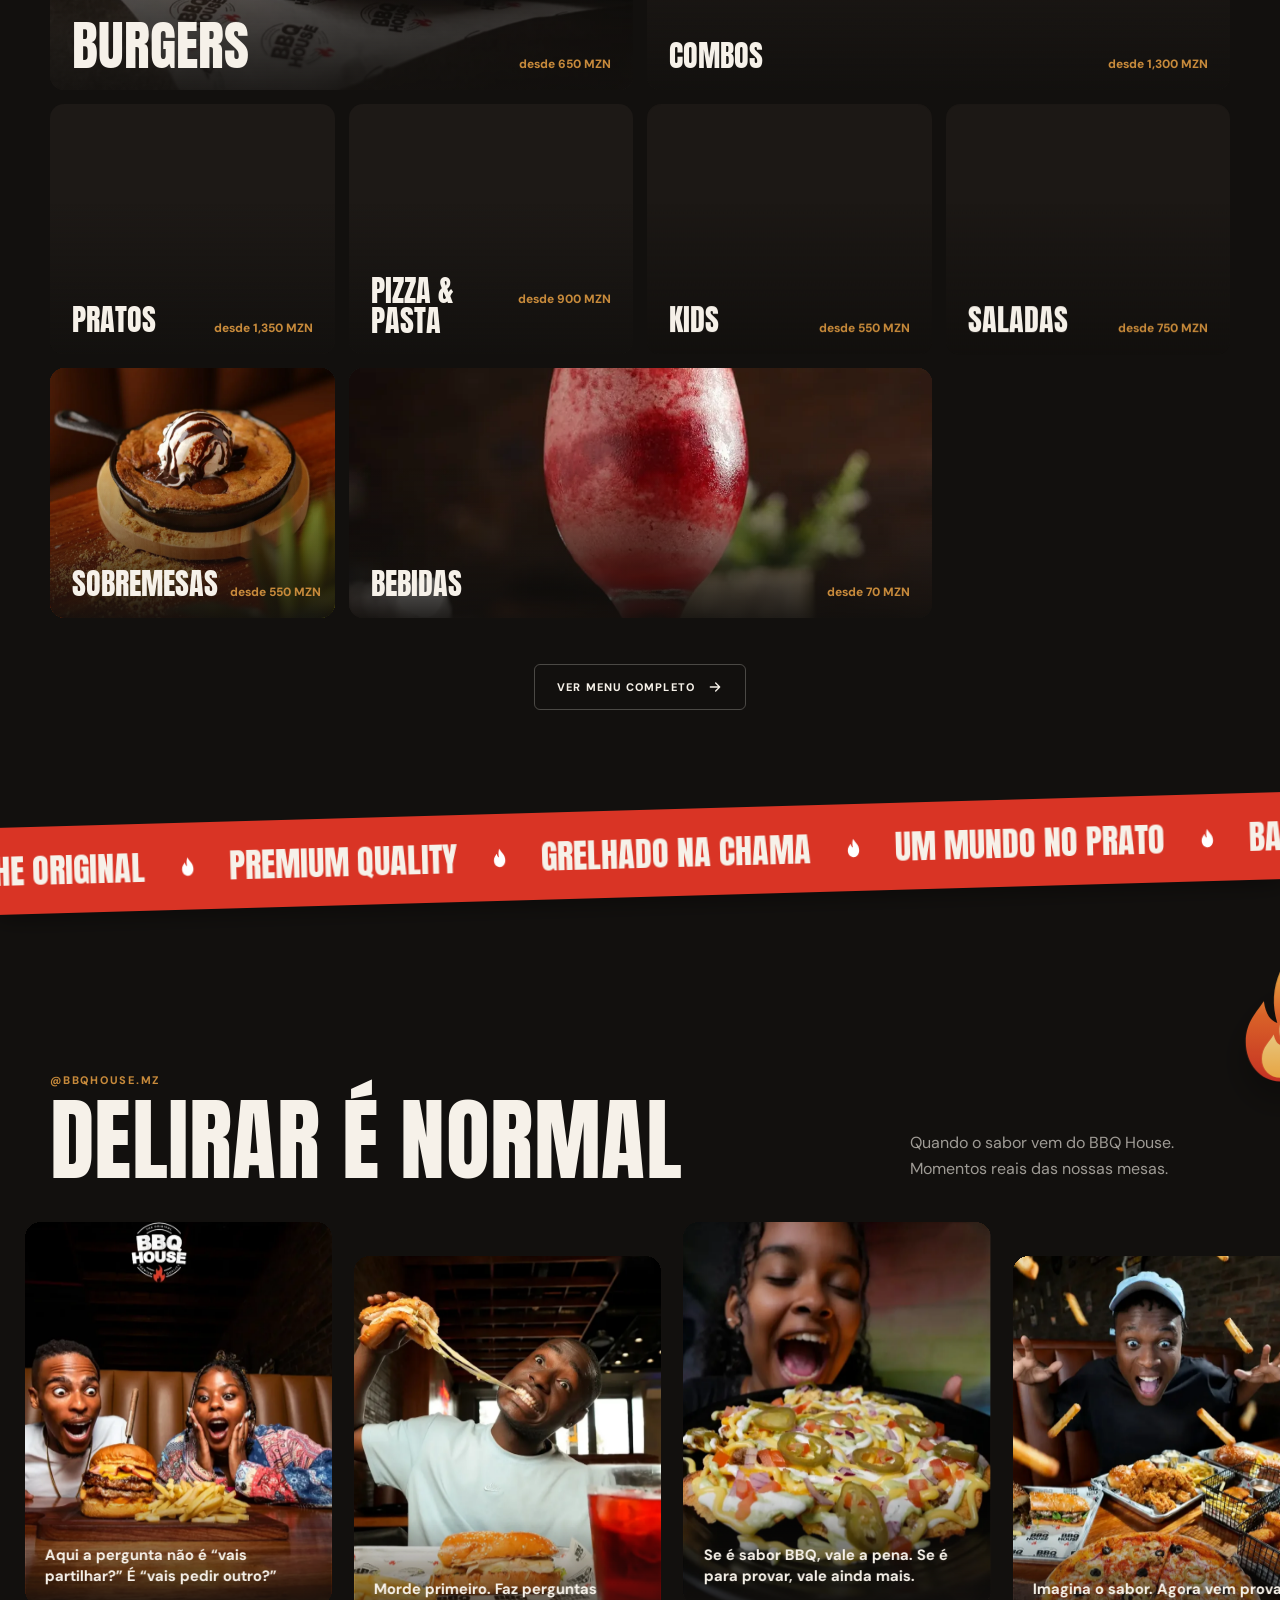
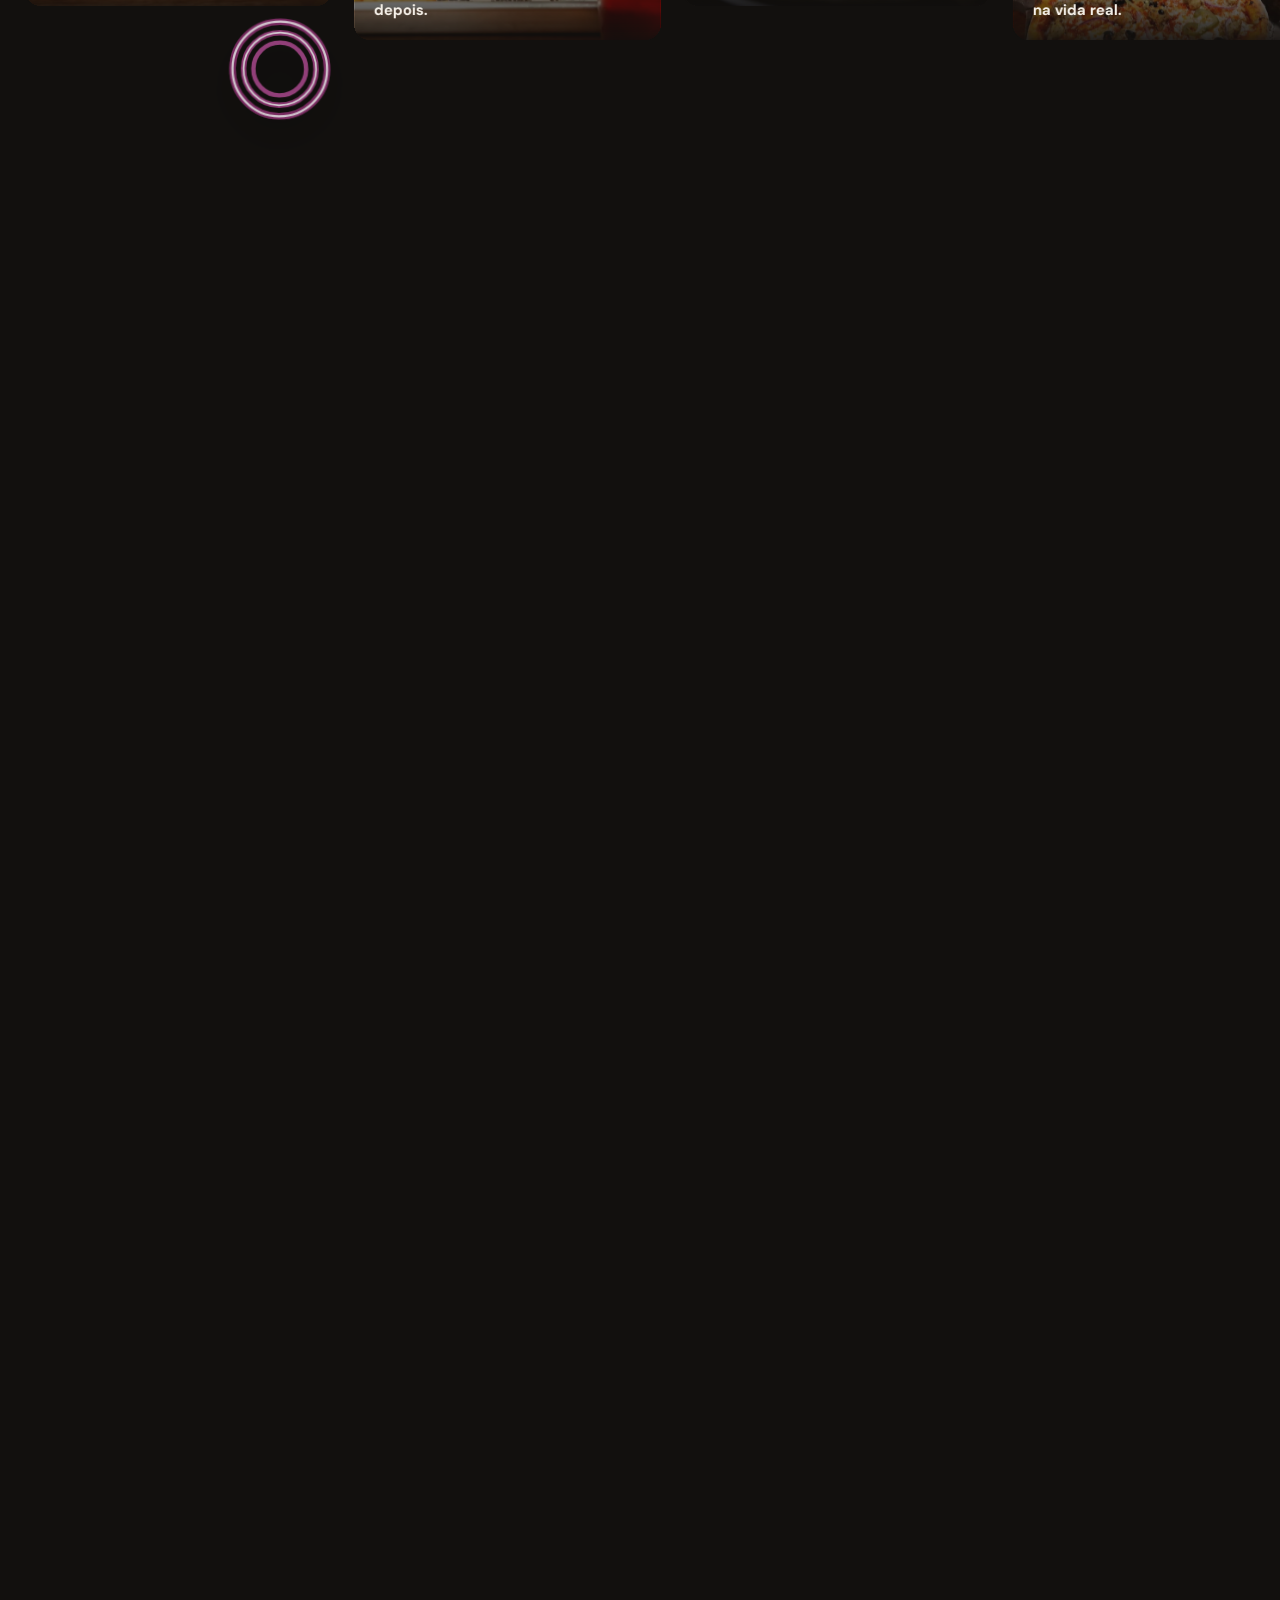
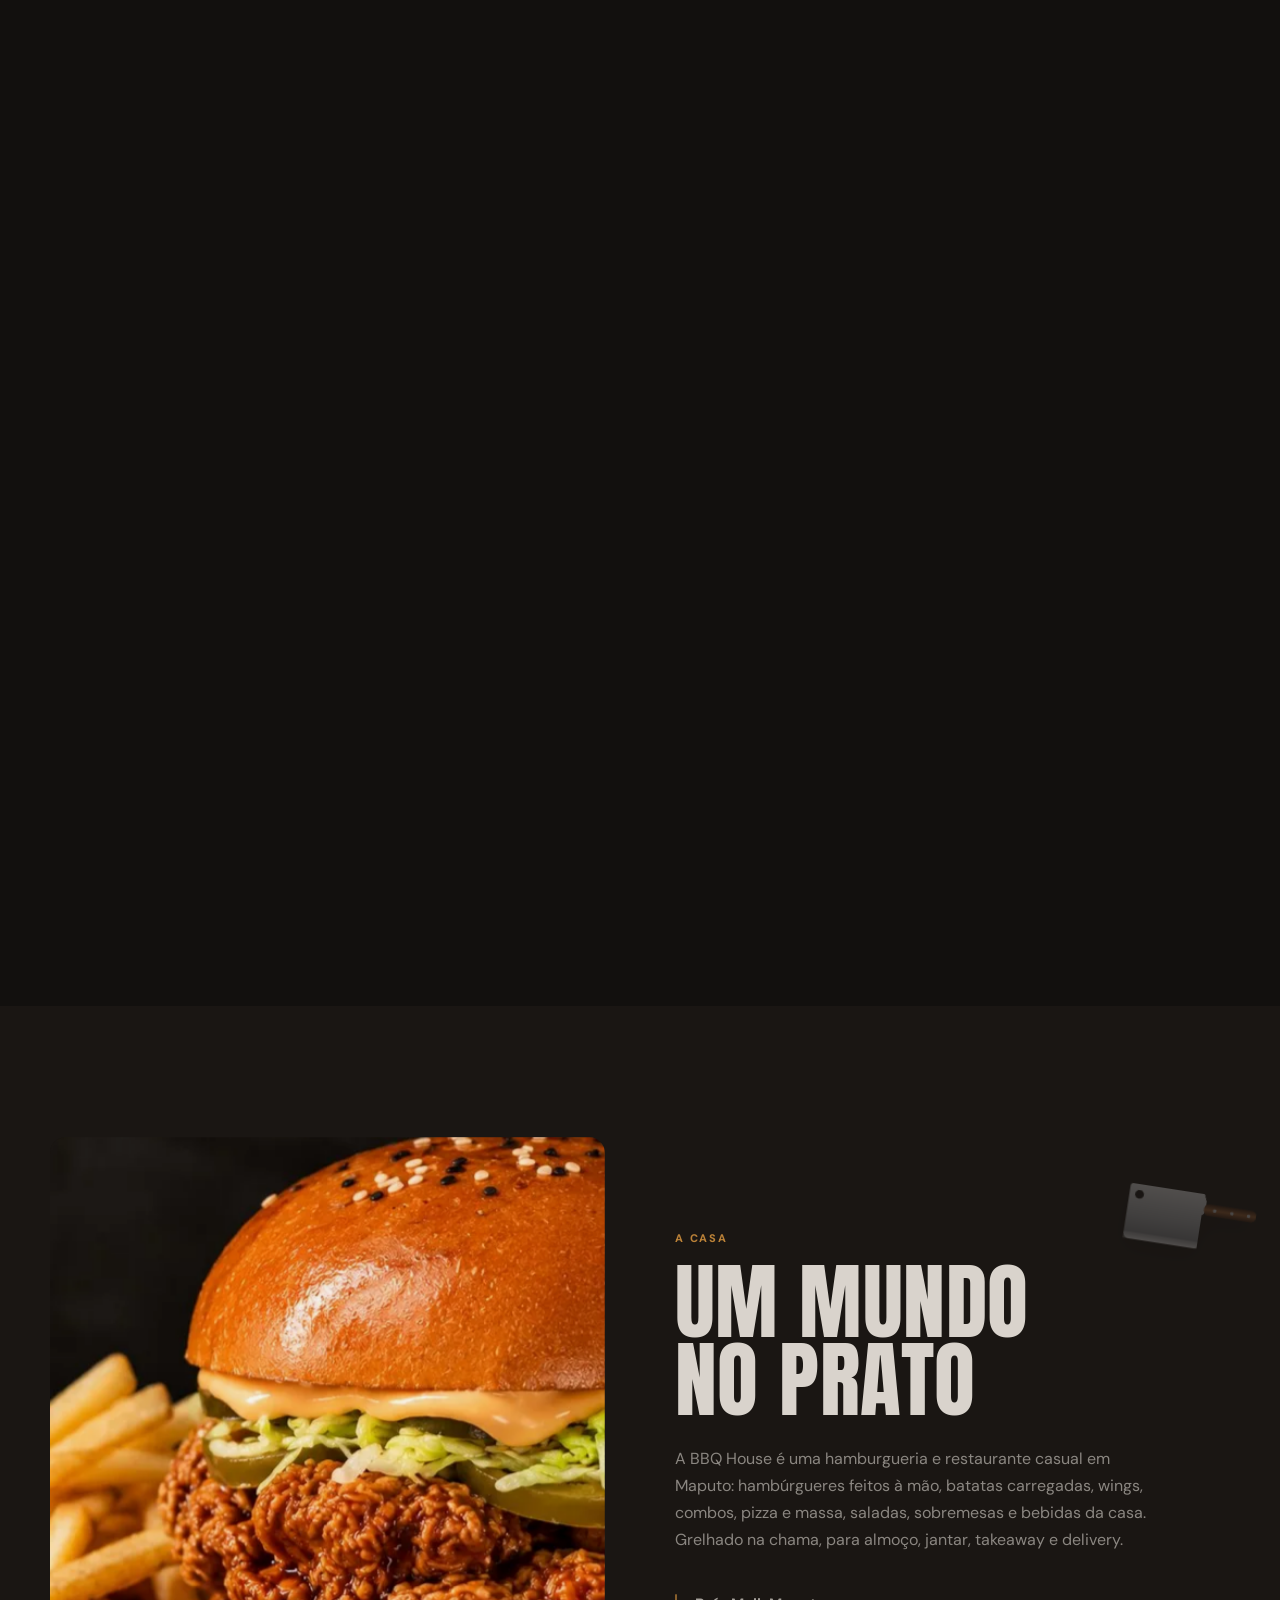
==== commit aeb9b620: "Faz zoom, galeria do Instagram, reservas e ilustrações de churrasco - 'Faz zoom': as 4 fotos do post" ====
--- a/index.html
+++ b/index.html
@@ -26,15 +26,15 @@
           <nav class="nav__links" aria-label="Principal">
             <a href="#menu">Menu</a>
             <a href="#historia">A nossa história</a>
-            <a href="#localizacao">Localização</a>
+            <a href="#vibe">A vibe</a>
             <a href="#delivery">Delivery</a>
             <a href="#contacto">Contacto</a>
           </nav>
-          <a class="btn-menu" href="#menu">
-            Menu
-            <svg viewBox="0 0 24 24" aria-hidden="true"><path d="M3 5.5C5.5 4.5 8.5 4.5 12 6.5c3.5-2 6.5-2 9-1V19c-2.5-1-5.5-1-9 1-3.5-2-6.5-2-9-1z M12 6.5V20"/></svg>
+          <a class="btn-menu" href="#reservas">
+            Reservar
+            <svg viewBox="0 0 24 24" aria-hidden="true"><path d="M4 6h16v14H4z M4 10h16 M8 3v5 M16 3v5"/></svg>
           </a>
-          <button class="nav__burger" aria-label="Abrir menu"><span></span><span></span></button>
+          <button class="nav__burger" id="burger-btn" aria-label="Abrir menu" aria-expanded="false" aria-controls="mnav"><span></span><span></span></button>
         </div>
         <div class="nav__right">
           <a class="nav__phone" href="https://wa.me/258851550000">+258 85 155 0000</a>
@@ -103,10 +103,45 @@
     </div>
   </section>
 
+  <!-- FAZ ZOOM: sequência do Instagram, zoom controlado pelo scroll -->
+  <section class="zoom" id="zoom" aria-label="Faz zoom">
+    <div class="zoom__sticky">
+      <div class="zoom__bg" aria-hidden="true"></div>
+      <div class="wrap zoom__grid">
+        <div class="zoom__copy">
+          <span class="eyebrow">The Original · Premium Quality</span>
+          <div class="zoom__words" aria-live="polite">
+            <h2 class="zoom__word is-on">Faz zoom</h2>
+            <h2 class="zoom__word">Maaaais…</h2>
+            <h2 class="zoom__word">Um pouco mais…</h2>
+            <h2 class="zoom__word zoom__word--gold">Oooh, é isso!</h2>
+          </div>
+          <p class="zoom__line">Quanto mais perto, mais difícil fica resistir.</p>
+          <div class="zoom__cta">
+            <a class="btn-order btn-order--red" href="#reservas">Reservar mesa</a>
+            <a class="btn-ghost" href="#menu">Ver o menu</a>
+          </div>
+          <div class="zoom__bar" aria-hidden="true"><i id="zoom-bar"></i></div>
+        </div>
+        <div class="zoom__frame" id="zoom-frame">
+          <img src="assets/img/zoom/z1.webp" alt="Hambúrguer de frango BBQ House em frente ao logótipo dourado" class="zoom__img">
+          <img src="assets/img/zoom/z2.webp" alt="" class="zoom__img" aria-hidden="true">
+          <img src="assets/img/zoom/z3.webp" alt="" class="zoom__img" aria-hidden="true">
+          <img src="assets/img/zoom/z4.webp" alt="" class="zoom__img" aria-hidden="true">
+          <span class="zoom__corner zoom__corner--tl"></span><span class="zoom__corner zoom__corner--br"></span>
+        </div>
+      </div>
+    </div>
+  </section>
+
   <!-- CAMADA A CAMADA: o scroll separa os ingredientes, pausa e volta a montar -->
   <section class="story" id="story" aria-label="Korean Chicken camada a camada">
     <div class="story__sticky">
       <div class="story__light" aria-hidden="true"></div>
+      <img class="deco d-rosemary" src="assets/img/deco/rosemary.svg" alt="" aria-hidden="true" data-depth="0.6" data-rot="-30">
+      <img class="deco d-sesame1" src="assets/img/deco/sesame.svg" alt="" aria-hidden="true" data-depth="1.4" data-rot="120">
+      <img class="deco d-sesame2" src="assets/img/deco/sesame.svg" alt="" aria-hidden="true" data-depth="0.9" data-rot="-80">
+      <img class="deco d-pepper1" src="assets/img/deco/pepper.svg" alt="" aria-hidden="true" data-depth="1.2">
       <div class="wrap story__grid">
         <div class="story__copy">
           <span class="eyebrow">Camada a camada</span>
@@ -127,6 +162,10 @@
 
   <!-- MENU -->
   <section class="menu" id="menu">
+    <img class="deco d-spatula" src="assets/img/deco/spatula.svg" alt="" aria-hidden="true" data-depth="0.8" data-rot="28" data-pop>
+    <img class="deco d-chili" src="assets/img/deco/chili.svg" alt="" aria-hidden="true" data-depth="1.3" data-rot="-40" data-pop>
+    <img class="deco d-fry1" src="assets/img/deco/fry.svg" alt="" aria-hidden="true" data-depth="1.6" data-rot="160">
+    <img class="deco d-fry2" src="assets/img/deco/fry.svg" alt="" aria-hidden="true" data-depth="1.1" data-rot="-120">
     <div class="wrap">
       <header class="section-head" data-reveal>
         <span class="eyebrow">O menu</span>
@@ -135,43 +174,43 @@
       </header>
       <div class="mgrid">
         <a class="mcard card--xl" href="https://bbqhousemoz.com/menu" target="_blank" rel="noopener" data-reveal>
-          <img src="assets/img/photos/menu-burgers.webp" alt="Hambúrguer de carne da BBQ House" loading="lazy" data-parallax>
+          <img src="assets/img/photos/menu-burgers.webp" alt="Hambúrguer de carne da BBQ House" decoding="async" data-parallax>
           <span class="mcard__body"><b>Burgers</b><small>desde 650 MZN</small></span>
         </a>
         <a class="mcard " href="https://bbqhousemoz.com/menu" target="_blank" rel="noopener" data-reveal>
-          <img src="assets/img/photos/home-wings.webp" alt="Frango frito crocante" loading="lazy" data-parallax>
+          <img src="assets/img/photos/home-wings.webp" alt="Frango frito crocante" decoding="async" data-parallax>
           <span class="mcard__body"><b>Entradas &amp; wings</b><small>desde 300 MZN</small></span>
         </a>
         <a class="mcard " href="https://bbqhousemoz.com/menu" target="_blank" rel="noopener" data-reveal>
-          <img src="assets/img/photos/menu-sandwiches.webp" alt="Sanduíche de frango crocante" loading="lazy" data-parallax>
+          <img src="assets/img/photos/menu-sandwiches.webp" alt="Sanduíche de frango crocante" decoding="async" data-parallax>
           <span class="mcard__body"><b>Sanduíches</b><small>desde 700 MZN</small></span>
         </a>
         <a class="mcard card--wide" href="https://bbqhousemoz.com/menu" target="_blank" rel="noopener" data-reveal>
-          <img src="assets/img/photos/menu-combos.webp" alt="Combo com hambúrgueres e batatas" loading="lazy" data-parallax>
+          <img src="assets/img/photos/menu-combos.webp" alt="Combo com hambúrgueres e batatas" decoding="async" data-parallax>
           <span class="mcard__body"><b>Combos</b><small>desde 1,300 MZN</small></span>
         </a>
         <a class="mcard " href="https://bbqhousemoz.com/menu" target="_blank" rel="noopener" data-reveal>
-          <img src="assets/img/photos/menu-mains.webp" alt="Prato principal servido em chapa" loading="lazy" data-parallax>
+          <img src="assets/img/photos/menu-mains.webp" alt="Prato principal servido em chapa" decoding="async" data-parallax>
           <span class="mcard__body"><b>Pratos</b><small>desde 1,350 MZN</small></span>
         </a>
         <a class="mcard " href="https://bbqhousemoz.com/menu" target="_blank" rel="noopener" data-reveal>
-          <img src="assets/img/photos/menu-eataly.webp" alt="Massa com molho cremoso" loading="lazy" data-parallax>
+          <img src="assets/img/photos/menu-eataly.webp" alt="Massa com molho cremoso" decoding="async" data-parallax>
           <span class="mcard__body"><b>Pizza &amp; pasta</b><small>desde 900 MZN</small></span>
         </a>
         <a class="mcard " href="https://bbqhousemoz.com/menu" target="_blank" rel="noopener" data-reveal>
-          <img src="assets/img/photos/menu-kids.webp" alt="Mini hambúrgueres e nuggets" loading="lazy" data-parallax>
+          <img src="assets/img/photos/menu-kids.webp" alt="Mini hambúrgueres e nuggets" decoding="async" data-parallax>
           <span class="mcard__body"><b>Kids</b><small>desde 550 MZN</small></span>
         </a>
         <a class="mcard " href="https://bbqhousemoz.com/menu" target="_blank" rel="noopener" data-reveal>
-          <img src="assets/img/photos/menu-salads.webp" alt="Salada da casa" loading="lazy" data-parallax>
+          <img src="assets/img/photos/menu-salads.webp" alt="Salada da casa" decoding="async" data-parallax>
           <span class="mcard__body"><b>Saladas</b><small>desde 750 MZN</small></span>
         </a>
         <a class="mcard " href="https://bbqhousemoz.com/menu" target="_blank" rel="noopener" data-reveal>
-          <img src="assets/img/photos/menu-desserts.webp" alt="Cookie pan com gelado" loading="lazy" data-parallax>
+          <img src="assets/img/photos/menu-desserts.webp" alt="Cookie pan com gelado" decoding="async" data-parallax>
           <span class="mcard__body"><b>Sobremesas</b><small>desde 550 MZN</small></span>
         </a>
         <a class="mcard card--wide" href="https://bbqhousemoz.com/menu" target="_blank" rel="noopener" data-reveal>
-          <img src="assets/img/photos/menu-drinks.webp" alt="Bebida da casa" loading="lazy" data-parallax>
+          <img src="assets/img/photos/menu-drinks.webp" alt="Bebida da casa" decoding="async" data-parallax>
           <span class="mcard__body"><b>Bebidas</b><small>desde 70 MZN</small></span>
         </a>
       </div>
@@ -182,11 +221,82 @@
     </div>
   </section>
 
+  <!-- FAIXA -->
+  <div class="marquee" aria-hidden="true">
+    <div class="marquee__track">
+      <span>The Original</span><i></i><span>Premium Quality</span><i></i><span>Grelhado na chama</span><i></i><span>Um mundo no prato</span><i></i><span>Baía Mall · Maputo</span><i></i>
+      <span>The Original</span><i></i><span>Premium Quality</span><i></i><span>Grelhado na chama</span><i></i><span>Um mundo no prato</span><i></i><span>Baía Mall · Maputo</span><i></i>
+    </div>
+  </div>
+
+  <!-- A VIBE: galeria horizontal com as publicações do Instagram -->
+  <section class="vibe" id="vibe" aria-label="A vibe BBQ House">
+    <div class="vibe__pin">
+      <img class="deco d-flame" src="assets/img/deco/flame.svg" alt="" aria-hidden="true" data-depth="0.7">
+      <img class="deco d-onion" src="assets/img/deco/onion.svg" alt="" aria-hidden="true" data-depth="1.2" data-rot="90">
+      <header class="vibe__head wrap">
+        <div>
+          <span class="eyebrow">@bbqhouse.mz</span>
+          <h2>Delirar é normal</h2>
+        </div>
+        <p>Quando o sabor vem do BBQ House. Momentos reais das nossas mesas.</p>
+      </header>
+      <div class="vibe__track" id="vibe-track">
+        <figure class="vcard">
+          <img src="assets/img/vibe/v16.webp" alt="Dois amigos de boca aberta diante de um hambúrguer duplo com batatas" loading="lazy">
+          <figcaption>Aqui a pergunta não é “vais partilhar?” É “vais pedir outro?”</figcaption>
+        </figure>
+        <figure class="vcard">
+          <img src="assets/img/vibe/v13.webp" alt="Cliente a morder uma sanduíche com queijo a esticar" loading="lazy">
+          <figcaption>Morde primeiro. Faz perguntas depois.</figcaption>
+        </figure>
+        <figure class="vcard">
+          <img src="assets/img/vibe/v00.webp" alt="Cliente entusiasmada com um prato de nachos" loading="lazy">
+          <figcaption>Se é sabor BBQ, vale a pena. Se é para provar, vale ainda mais.</figcaption>
+        </figure>
+        <figure class="vcard">
+          <img src="assets/img/vibe/v07.webp" alt="Cliente surpreendido diante de uma mesa cheia de pratos" loading="lazy">
+          <figcaption>Imagina o sabor. Agora vem provar na vida real.</figcaption>
+        </figure>
+        <figure class="vcard">
+          <img src="assets/img/vibe/v15.webp" alt="Cliente numa mesa com milkshake, pizza e hambúrgueres" loading="lazy">
+          <figcaption>Escolher uma só é falta de ambição.</figcaption>
+        </figure>
+        <figure class="vcard">
+          <img src="assets/img/vibe/v09.webp" alt="Cliente a comer um mozzarella stick diante do logótipo dourado" loading="lazy">
+          <figcaption>Não lutes contra a vontade. Vem saborear.</figcaption>
+        </figure>
+        <figure class="vcard">
+          <img src="assets/img/vibe/v11.webp" alt="Cliente a provar massa" loading="lazy">
+          <figcaption>Podes tentar explicar. Depois de provar, vais perceber.</figcaption>
+        </figure>
+        <figure class="vcard">
+          <img src="assets/img/vibe/v17.webp" alt="Cliente a olhar para um hambúrguer de frango" loading="lazy">
+          <figcaption>A tua nova paixão está no BBQ House. Vem encarar!</figcaption>
+        </figure>
+        <figure class="vcard">
+          <img src="assets/img/vibe/v08.webp" alt="Cliente a morder frango crocante" loading="lazy">
+          <figcaption>Crocante por fora. Inesquecível por dentro.</figcaption>
+        </figure>
+        <figure class="vcard">
+          <img src="assets/img/vibe/v14.webp" alt="Duas mãos com hambúrgueres sobre a mesa" loading="lazy">
+          <figcaption>Há coisas que simplesmente não se deixam para trás.</figcaption>
+        </figure>
+        <a class="vcard vcard--end" href="https://www.instagram.com/bbqhouse.mz" target="_blank" rel="noopener">
+          <span class="eyebrow">Segue-nos</span>
+          <b>@bbqhouse.mz</b>
+          <span class="btn-ghost">Abrir Instagram <svg viewBox="0 0 24 24" aria-hidden="true"><path d="M5 12h14M13 6l6 6-6 6"/></svg></span>
+        </a>
+      </div>
+    </div>
+  </section>
+
   <!-- A CASA -->
   <section class="house" id="historia">
+    <img class="deco d-cleaver" src="assets/img/deco/cleaver.svg" alt="" aria-hidden="true" data-depth="0.7" data-rot="-18" data-pop>
     <div class="wrap house__grid">
       <figure class="house__photo" data-reveal>
-        <img src="assets/img/photos/home-korean-chicken.webp" alt="Korean Chicken com batatas fritas" loading="lazy" data-parallax>
+        <img src="assets/img/photos/home-korean-chicken.webp" alt="Korean Chicken com batatas fritas" decoding="async" data-parallax>
         <figcaption>Desde 2019</figcaption>
       </figure>
       <div class="house__copy">
@@ -202,6 +312,82 @@
     </div>
   </section>
 
+  <!-- RESERVAS -->
+  <section class="reserve" id="reservas" aria-labelledby="reserve-title">
+    <img class="deco d-tongs" src="assets/img/deco/tongs.svg" alt="" aria-hidden="true" data-depth="0.8" data-rot="-24" data-pop>
+    <img class="deco d-fork" src="assets/img/deco/fork.svg" alt="" aria-hidden="true" data-depth="1.1" data-rot="22" data-pop>
+    <img class="deco d-chili2" src="assets/img/deco/chili.svg" alt="" aria-hidden="true" data-depth="1.4" data-rot="60">
+    <div class="wrap reserve__grid">
+      <div class="reserve__intro" data-reveal>
+        <span class="eyebrow">Reservas</span>
+        <h2 id="reserve-title">Guarda a tua mesa</h2>
+        <p>Escolhe o dia, a hora e quantas pessoas vêm. Enviamos o pedido pelo WhatsApp e a equipa confirma a tua reserva.</p>
+        <ul class="reserve__facts">
+          <li><b>Baía Mall, Maputo</b><span>Todos os dias, 10:30 – 21:30</span></li>
+          <li><b>Grupos grandes</b><span>Acima de 12 pessoas, falamos contigo para preparar a mesa.</span></li>
+        </ul>
+      </div>
+
+      <form class="rform" id="rform" novalidate data-reveal>
+        <div class="rform__step" data-step="1">
+          <span class="rform__label">Quantas pessoas?</span>
+          <div class="rform__people" role="group" aria-label="Número de pessoas">
+            <button type="button" class="pbtn" data-delta="-1" aria-label="Menos uma pessoa">−</button>
+            <output id="r-people" aria-live="polite">2</output>
+            <button type="button" class="pbtn" data-delta="1" aria-label="Mais uma pessoa">+</button>
+          </div>
+        </div>
+
+        <div class="rform__step">
+          <span class="rform__label">Dia</span>
+          <div class="rform__days" id="r-days" role="radiogroup" aria-label="Dia da reserva"></div>
+        </div>
+
+        <div class="rform__step">
+          <span class="rform__label">Hora</span>
+          <div class="rform__times" id="r-times" role="radiogroup" aria-label="Hora da reserva"></div>
+        </div>
+
+        <div class="rform__step">
+          <span class="rform__label">Ocasião <small>(opcional)</small></span>
+          <div class="rform__chips" id="r-occasion" role="radiogroup" aria-label="Ocasião">
+            <button type="button" class="chip" data-v="Aniversário">Aniversário</button>
+            <button type="button" class="chip" data-v="Encontro">Encontro</button>
+            <button type="button" class="chip" data-v="Família">Família</button>
+            <button type="button" class="chip" data-v="Amigos">Amigos</button>
+            <button type="button" class="chip" data-v="Trabalho">Trabalho</button>
+          </div>
+        </div>
+
+        <div class="rform__row">
+          <label class="field"><span>Nome</span><input id="r-name" name="name" autocomplete="name" required placeholder="O teu nome"></label>
+          <label class="field"><span>Telefone</span><input id="r-phone" name="phone" type="tel" autocomplete="tel" required placeholder="+258 8x xxx xxxx"></label>
+        </div>
+        <label class="field"><span>Notas <small>(opcional)</small></span><textarea id="r-notes" rows="2" placeholder="Cadeira de bebé, alergias, bolo de aniversário…"></textarea></label>
+
+        <p class="rform__error" id="r-error" role="alert"></p>
+        <button class="btn-order btn-order--red btn-lg rform__submit" type="submit">Pedir reserva</button>
+      </form>
+
+      <div class="rdone" id="rdone" hidden tabindex="-1">
+        <span class="rdone__tick" aria-hidden="true"><svg viewBox="0 0 24 24"><path d="M5 12.5l4.5 4.5L19 7.5"/></svg></span>
+        <span class="eyebrow">Pedido pronto</span>
+        <h3>Até já, <span id="d-name"></span>!</h3>
+        <dl class="rdone__sum">
+          <div><dt>Dia</dt><dd id="d-day"></dd></div>
+          <div><dt>Hora</dt><dd id="d-time"></dd></div>
+          <div><dt>Pessoas</dt><dd id="d-people"></dd></div>
+        </dl>
+        <p>Falta um passo: envia o pedido pelo WhatsApp. A reserva fica confirmada quando a equipa responder.</p>
+        <div class="rdone__actions">
+          <a class="btn-order btn-order--red btn-lg" id="d-wa" target="_blank" rel="noopener">Enviar pelo WhatsApp</a>
+          <button class="btn-ghost" type="button" id="d-ics">Adicionar ao calendário</button>
+          <button class="rdone__edit" type="button" id="d-edit">Alterar pedido</button>
+        </div>
+      </div>
+    </div>
+  </section>
+
   <!-- DELIVERY -->
   <section class="delivery" id="delivery">
     <div class="wrap delivery__inner" data-reveal>
@@ -222,7 +408,7 @@
       <img class="footer__logo" src="assets/brand/logo-white.png" alt="BBQ House" loading="lazy">
       <nav class="footer__col" aria-label="Rodapé">
         <span class="eyebrow">Navegar</span>
-        <a href="#menu">Menu</a><a href="#story">Camada a camada</a><a href="#historia">A casa</a><a href="#delivery">Delivery</a>
+        <a href="#menu">Menu</a><a href="#reservas">Reservas</a><a href="#vibe">A vibe</a><a href="#story">Camada a camada</a><a href="#historia">A casa</a><a href="#delivery">Delivery</a>
       </nav>
       <div class="footer__col" id="localizacao">
         <span class="eyebrow">Visite-nos</span>
@@ -243,8 +429,23 @@
     </div>
   </footer>
 
+  <!-- Menu do telemóvel -->
+  <div class="mnav" id="mnav" hidden role="dialog" aria-modal="true" aria-label="Menu">
+    <div class="mnav__top">
+      <img src="assets/brand/logo-white.png" alt="BBQ House" width="54">
+      <button class="mnav__close" id="mnav-close" type="button" aria-label="Fechar menu">×</button>
+    </div>
+    <nav aria-label="Menu">
+      <a href="#menu">Menu</a><a href="#reservas">Reservas</a><a href="#vibe">A vibe</a><a href="#historia">A casa</a><a href="#delivery">Delivery</a><a href="#contacto">Contacto</a>
+    </nav>
+    <a class="btn-order btn-order--red btn-lg" href="https://wa.me/258851550000" target="_blank" rel="noopener">WhatsApp +258 85 155 0000</a>
+  </div>
+
+  <a class="fab" id="fab" href="#reservas"><svg viewBox="0 0 24 24" aria-hidden="true"><path d="M4 6h16v14H4z M4 10h16 M8 3v5 M16 3v5"/></svg>Reservar mesa</a>
+
   <script src="assets/vendor/gsap.min.js"></script>
   <script src="assets/vendor/ScrollTrigger.min.js"></script>
   <script src="js/main.js"></script>
+  <script src="js/extras.js"></script>
 </body>
 </html>
--- a/css/style.css
+++ b/css/style.css
@@ -16,6 +16,7 @@
 }
 
 * { box-sizing: border-box; margin: 0; padding: 0; }
+html, body { overflow-x: clip; }
 html { scroll-snap-type: y proximity; }
 body { font-family: var(--body); color: var(--charcoal); background: var(--charcoal); -webkit-font-smoothing: antialiased; }
 img { display: block; max-width: 100%; }
@@ -24,7 +25,7 @@
 svg { width: 1em; height: 1em; fill: none; stroke: currentColor; stroke-width: 2; stroke-linecap: round; stroke-linejoin: round; }
 
 /* ---------- HERO (pinned) ---------- */
-.hero-scroll { position: relative; /* height definida em JS: nº de slides × 100vh */ }
+.hero-scroll { position: relative; height: 400vh; /* confirmada em JS: nº de slides × 100vh */ }
 .snap { position: absolute; left: 0; width: 1px; height: 1px; scroll-snap-align: start; }
 
 .hero {
@@ -299,6 +300,155 @@
   -webkit-text-stroke: 1px rgba(246,241,233,.12);
 }
 .footer__bottom { display: flex; justify-content: space-between; gap: 20px; font-size: 12px; color: rgba(246,241,233,.4); border-top: 1px solid rgba(246,241,233,.08); padding-top: 22px; }
+
+
+/* ---------- ILUSTRAÇÕES (decoração animada pelo scroll) ---------- */
+.deco { position: absolute; z-index: 1; pointer-events: none; user-select: none; will-change: transform; filter: drop-shadow(0 18px 22px rgba(0,0,0,.45)); }
+.menu, .house, .reserve, .vibe__pin, .story__sticky { position: relative; }
+.menu > .wrap, .house > .wrap, .reserve > .wrap { position: relative; z-index: 2; }
+.d-rosemary { width: 70px; left: 4%; top: 12%; }
+.d-sesame1 { width: 22px; left: 46%; top: 16%; }
+.d-sesame2 { width: 16px; left: 40%; top: 78%; }
+.d-pepper1 { width: 18px; right: 6%; top: 84%; }
+.d-spatula { width: 92px; left: -14px; top: 140px; }
+.d-chili { width: 190px; right: 2%; top: 60px; }
+.d-fry1 { width: 26px; right: 9%; top: 46%; }
+.d-fry2 { width: 22px; left: 6%; bottom: 8%; }
+.d-flame { width: 90px; right: 5%; top: 9%; z-index: 3; opacity: .9; }
+.d-onion { width: 110px; left: 3%; bottom: 7%; z-index: 3; opacity: .85; }
+.d-cleaver { width: 260px; right: -40px; top: 60px; }
+.d-tongs { width: 100px; left: 1%; top: 18%; }
+.d-fork { width: 52px; right: 3%; bottom: 10%; }
+.d-chili2 { width: 140px; right: 30%; top: 40px; }
+
+/* ---------- FAZ ZOOM ---------- */
+.zoom { position: relative; height: 420vh; background: #1d2228; color: var(--cream); }
+.zoom__sticky { position: sticky; top: 0; height: 100vh; height: 100svh; overflow: hidden; }
+.zoom__bg { position: absolute; inset: -40px; background: url(../assets/img/zoom/bg.webp) center / cover; opacity: .55; transform: scale(1.1); will-change: transform; }
+.zoom__bg::after { content: ''; position: absolute; inset: 0; background: linear-gradient(90deg, rgba(18,16,14,.92) 0%, rgba(18,16,14,.55) 55%, rgba(18,16,14,.25)); }
+.zoom__grid { position: relative; height: 100%; display: grid; grid-template-columns: 1fr auto; align-items: center; gap: 60px; }
+.zoom__words { position: relative; height: clamp(64px, 7.4vw, 128px); margin: 18px 0 10px; }
+.zoom__word {
+  position: absolute; left: 0; top: 0; font-size: clamp(44px, 5.6vw, 100px); white-space: nowrap; color: var(--cream);
+  opacity: 0; transform: translateY(40px); will-change: transform, opacity;
+}
+.zoom__word--gold { color: #F2C14E; }
+.zoom__line { font-size: 17px; color: rgba(246,241,233,.72); max-width: 380px; line-height: 1.55; }
+.zoom__cta { display: flex; gap: 14px; flex-wrap: wrap; margin-top: 30px; opacity: 0; }
+.zoom__bar { margin-top: 40px; width: 220px; height: 2px; background: rgba(246,241,233,.15); }
+.zoom__bar i { display: block; height: 100%; background: #F2C14E; transform-origin: 0 50%; transform: scaleX(0); }
+.zoom__frame {
+  position: relative; height: min(84vh, 760px); aspect-ratio: 4 / 5; border-radius: 22px; overflow: hidden;
+  box-shadow: 0 40px 80px -30px rgba(0,0,0,.8), 0 0 0 1px rgba(242,193,78,.18); background: #2a3038;
+}
+.zoom__img:not(:first-child) { /* borda esbatida: a foto que entra funde-se com a anterior */
+  -webkit-mask-image: linear-gradient(90deg, transparent, #000 6%, #000 94%, transparent), linear-gradient(transparent, #000 6%, #000 94%, transparent);
+  -webkit-mask-composite: source-in; mask-image: linear-gradient(90deg, transparent, #000 6%, #000 94%, transparent), linear-gradient(transparent, #000 6%, #000 94%, transparent);
+  mask-composite: intersect;
+}
+.zoom__img { position: absolute; inset: 0; width: 100%; height: 100%; object-fit: cover; will-change: transform, opacity; backface-visibility: hidden; }
+.zoom__corner { position: absolute; width: 34px; height: 34px; border: 2px solid #F2C14E; z-index: 2; opacity: .85; }
+.zoom__corner--tl { left: 18px; top: 18px; border-right: 0; border-bottom: 0; }
+.zoom__corner--br { right: 18px; bottom: 18px; border-left: 0; border-top: 0; }
+
+/* ---------- FAIXA ---------- */
+.marquee { background: var(--red); color: var(--cream); overflow: hidden; padding: 18px 0; transform: rotate(-1.6deg); margin: -10px -20px; position: relative; z-index: 4; box-shadow: 0 14px 30px -14px rgba(0,0,0,.6); }
+.marquee__track { display: flex; align-items: center; gap: 34px; width: max-content; animation: marquee 28s linear infinite; will-change: transform; }
+.marquee span { font-family: var(--title); font-size: 34px; text-transform: uppercase; white-space: nowrap; }
+.marquee i { width: 16px; height: 20px; background: url(../assets/img/deco/flame.svg) center / contain no-repeat; filter: brightness(0) invert(1); }
+@keyframes marquee { to { transform: translate3d(-50%, 0, 0); } }
+
+/* ---------- A VIBE (galeria horizontal) ---------- */
+.vibe { background: var(--charcoal); color: var(--cream); }
+.vibe__pin { height: 100vh; height: 100svh; overflow: hidden; display: flex; flex-direction: column; justify-content: center; gap: 40px; }
+.vibe__head { display: flex; justify-content: space-between; align-items: flex-end; gap: 30px; }
+.vibe__head h2 { font-size: clamp(54px, 7vw, 112px); margin-top: 10px; }
+.vibe__head p { max-width: 320px; color: rgba(246,241,233,.62); line-height: 1.6; }
+.vibe__track { display: flex; gap: 22px; padding: 0 max(16px, calc((100vw - 1180px) / 2)); width: max-content; will-change: transform; }
+.vcard { position: relative; flex: none; width: clamp(240px, 24vw, 340px); aspect-ratio: 4 / 5; border-radius: 16px; overflow: hidden; margin: 0; background: #1d1916; }
+.vcard:nth-child(even) { transform: translateY(34px); }
+.vcard img { width: 100%; height: 100%; object-fit: cover; transition: transform 1s cubic-bezier(.22,.8,.2,1); }
+.vcard:hover img { transform: scale(1.06); }
+.vcard figcaption {
+  position: absolute; left: 0; right: 0; bottom: 0; padding: 60px 20px 20px; font-size: 15px; font-weight: 700; line-height: 1.35;
+  background: linear-gradient(transparent, rgba(18,16,14,.92));
+}
+.vcard--end { display: flex; flex-direction: column; justify-content: center; align-items: flex-start; gap: 14px; padding: 30px; background: linear-gradient(160deg, #2a211b, #12100E); border: 1px solid rgba(242,193,78,.2); }
+.vcard--end b { font-family: var(--title); font-weight: 400; font-size: 44px; }
+
+/* ---------- RESERVAS ---------- */
+.reserve { background: #171310; color: var(--cream); padding: 130px 0; overflow: hidden; }
+.reserve__grid { display: grid; grid-template-columns: minmax(0, .9fr) minmax(0, 1.1fr); gap: 70px; align-items: start; }
+.reserve__intro h2 { font-size: clamp(54px, 6.6vw, 104px); margin: 14px 0 20px; }
+.reserve__intro > p { color: rgba(246,241,233,.66); line-height: 1.7; max-width: 440px; }
+.reserve__facts { list-style: none; margin-top: 34px; display: grid; gap: 16px; }
+.reserve__facts li { display: grid; gap: 4px; padding-left: 18px; border-left: 2px solid var(--amber); }
+.reserve__facts span { color: rgba(246,241,233,.55); font-size: 14px; }
+.rform, .rdone { background: #201a16; border: 1px solid rgba(246,241,233,.08); border-radius: 20px; padding: 34px; box-shadow: 0 40px 80px -40px rgba(0,0,0,.8); }
+.rform { display: grid; grid-template-columns: minmax(0, 1fr); gap: 24px; min-width: 0; }
+.rform > * { min-width: 0; }
+.rform[hidden], .rdone[hidden] { display: none; }
+.rform, .rdone { grid-column: 2; grid-row: 1; }
+.vibe__track { position: relative; z-index: 2; }
+.d-onion { z-index: 1; }
+.rform__label, .field > span { display: block; font-size: 11px; font-weight: 800; letter-spacing: .14em; text-transform: uppercase; color: var(--amber); margin-bottom: 10px; }
+.rform__label small, .field small { color: rgba(246,241,233,.4); letter-spacing: .04em; text-transform: none; font-weight: 500; }
+.rform__people { display: inline-flex; align-items: center; gap: 18px; background: #12100E; border-radius: 999px; padding: 6px; }
+.pbtn { width: 44px; height: 44px; border-radius: 50%; background: #2c241e; font-size: 22px; transition: background .2s; }
+.pbtn:hover { background: var(--red); }
+#r-people { font-family: var(--title); font-size: 30px; min-width: 2ch; text-align: center; }
+.rform__days, .rform__times, .rform__chips { display: flex; flex-wrap: wrap; gap: 8px; }
+.rform__days { flex-wrap: nowrap; overflow-x: auto; padding-bottom: 4px; scrollbar-width: thin; }
+.day, .tslot, .chip {
+  border: 1.5px solid rgba(246,241,233,.14); border-radius: 12px; transition: border-color .2s, background .2s, color .2s, transform .2s;
+}
+.day { flex: none; width: 64px; padding: 10px 0; display: grid; justify-items: center; gap: 2px; }
+.day small { font-size: 10px; font-weight: 800; letter-spacing: .1em; text-transform: uppercase; color: rgba(246,241,233,.5); }
+.day b { font-family: var(--title); font-weight: 400; font-size: 26px; line-height: 1; }
+.tslot { padding: 9px 12px; font-size: 13px; font-weight: 700; }
+.chip { padding: 9px 14px; font-size: 13px; font-weight: 700; border-radius: 999px; }
+.day:hover, .tslot:hover, .chip:hover { border-color: var(--amber); }
+.day[aria-checked="true"], .tslot[aria-checked="true"], .chip[aria-checked="true"] { background: var(--amber); border-color: var(--amber); color: var(--charcoal); }
+.day[aria-checked="true"] small { color: var(--charcoal); }
+.tslot:disabled { opacity: .25; cursor: not-allowed; text-decoration: line-through; }
+.rform__row { display: grid; grid-template-columns: 1fr 1fr; gap: 14px; }
+.field input, .field textarea {
+  width: 100%; background: #12100E; border: 1.5px solid rgba(246,241,233,.12); border-radius: 12px; color: var(--cream);
+  font: inherit; font-size: 15px; padding: 13px 14px; transition: border-color .2s; resize: vertical;
+}
+.field input:focus, .field textarea:focus, .day:focus-visible, .tslot:focus-visible, .chip:focus-visible, .pbtn:focus-visible { outline: none; border-color: var(--amber); box-shadow: 0 0 0 3px rgba(199,138,59,.25); }
+.field input[aria-invalid="true"] { border-color: var(--red); }
+.rform__error { min-height: 1.2em; color: #ff7a6b; font-size: 13px; font-weight: 700; }
+.rform__submit { width: 100%; text-align: center; }
+.rdone { text-align: left; }
+.rdone__tick { display: grid; place-items: center; width: 64px; height: 64px; border-radius: 50%; background: var(--amber); color: var(--charcoal); font-size: 30px; margin-bottom: 18px; }
+.rdone__tick svg { stroke-width: 3; }
+.rdone h3 { font-family: var(--title); font-weight: 400; text-transform: uppercase; font-size: 48px; line-height: 1; margin: 10px 0 22px; }
+.rdone__sum { display: grid; grid-template-columns: repeat(3, 1fr); gap: 10px; margin-bottom: 20px; }
+.rdone__sum div { background: #12100E; border-radius: 12px; padding: 14px; }
+.rdone__sum dt { font-size: 10px; font-weight: 800; letter-spacing: .12em; text-transform: uppercase; color: var(--amber); }
+.rdone__sum dd { margin-top: 6px; font-weight: 700; }
+.rdone p { color: rgba(246,241,233,.66); line-height: 1.6; }
+.rdone__actions { display: flex; flex-wrap: wrap; align-items: center; gap: 12px; margin-top: 24px; }
+.rdone__edit { font-size: 13px; font-weight: 700; color: rgba(246,241,233,.6); text-decoration: underline; text-underline-offset: 3px; }
+
+/* ---------- BOTÃO FLUTUANTE + MENU TELEMÓVEL ---------- */
+.fab {
+  position: fixed; z-index: 60; right: 22px; bottom: 22px; display: inline-flex; align-items: center; gap: 10px;
+  background: var(--red); color: var(--white); padding: 14px 20px; border-radius: 999px; font-size: 12px; font-weight: 800;
+  letter-spacing: .08em; text-transform: uppercase; box-shadow: 0 16px 34px -10px rgba(217,52,37,.7);
+  transform: translateY(120px); opacity: 0; transition: transform .5s cubic-bezier(.22,.8,.2,1), opacity .4s;
+}
+.fab svg { font-size: 16px; }
+.fab.is-on { transform: none; opacity: 1; }
+.mnav { position: fixed; z-index: 80; inset: 0; background: var(--charcoal); color: var(--cream); display: flex; flex-direction: column; justify-content: center; gap: 40px; padding: 90px 24px 40px; }
+.mnav[hidden] { display: none; }
+.mnav nav { display: grid; gap: 6px; }
+.mnav__top { position: absolute; left: 24px; right: 16px; top: 14px; display: flex; justify-content: space-between; align-items: center; }
+.mnav__close { width: 48px; height: 48px; font-size: 38px; line-height: 1; color: var(--cream); }
+.mnav nav a { font-family: var(--title); font-size: 48px; text-transform: uppercase; line-height: 1.1; }
+.nav__burger { position: relative; z-index: 90; }
+.nav__burger[aria-expanded="true"] span { background: var(--cream) !important; }
 
 /* ---------- RESPONSIVO ---------- */
 @media (max-width: 1100px) {
@@ -350,12 +500,44 @@
   .delivery__inner { flex-direction: column; align-items: flex-start; }
   .delivery__actions { justify-items: start; }
   .footer__top { grid-template-columns: 1fr 1fr; }
+  .zoom { height: 380vh; }
+  .zoom__grid { grid-template-columns: 1fr; grid-template-rows: auto 1fr; align-items: start; gap: 18px; padding-top: 74px; }
+  .zoom__words { height: 60px; margin: 8px 0 4px; }
+  .zoom__word { font-size: 44px; }
+  .zoom__line, .zoom__bar { display: none; }
+  .zoom__cta { position: absolute; left: 0; right: 0; bottom: 20px; z-index: 3; justify-content: center; margin: 0; }
+  .zoom__frame { height: auto; width: 100%; max-height: 64vh; justify-self: center; }
+  .marquee span { font-size: 24px; }
+  .vibe__head { flex-direction: column; align-items: flex-start; gap: 10px; }
+  .vibe__head h2 { font-size: 54px; }
+  .vibe__pin { gap: 26px; }
+  .vcard { width: 70vw; }
+  .reserve { padding: 90px 0; }
+  .reserve__grid { grid-template-columns: minmax(0, 1fr); gap: 40px; }
+  .rform, .rdone { grid-column: 1; grid-row: 2; }
+  .rform, .rdone { padding: 22px; }
+  .rform__row { grid-template-columns: 1fr; }
+  .rdone__sum { grid-template-columns: 1fr 1fr 1fr; }
+  .rdone h3 { font-size: 38px; }
+  .fab { right: 14px; bottom: 76px; padding: 12px 16px; }
+
+  .d-cleaver { width: 170px; } .d-chili { width: 90px; top: 16px; right: 4%; } .d-chili2 { width: 90px; right: 6%; }
+  .d-spatula { width: 60px; } .d-tongs { width: 64px; top: 4%; } .d-fork { width: 34px; }
   .footer__bottom { flex-direction: column; }
 }
 
 @media (prefers-reduced-motion: reduce) {
   html { scroll-snap-type: none; }
   .steam, .story__steam { display: none; }
+  .marquee__track { animation: none; }
+  .zoom { height: auto; }
+  .zoom__sticky { position: relative; height: auto; min-height: 100vh; padding: 80px 0; }
+  .zoom__word { position: static; display: none; }
+  .zoom__word--gold { display: block; opacity: 1; transform: none; }
+  .zoom__words { height: auto; }
+  .zoom__cta { opacity: 1; }
+  .vibe__pin { height: auto; padding: 100px 0; }
+  .vibe__track { width: auto; overflow-x: auto; }
   .story { height: auto; }
   .story__sticky { position: relative; height: auto; min-height: 100vh; }
   .story__cta { opacity: 1; }
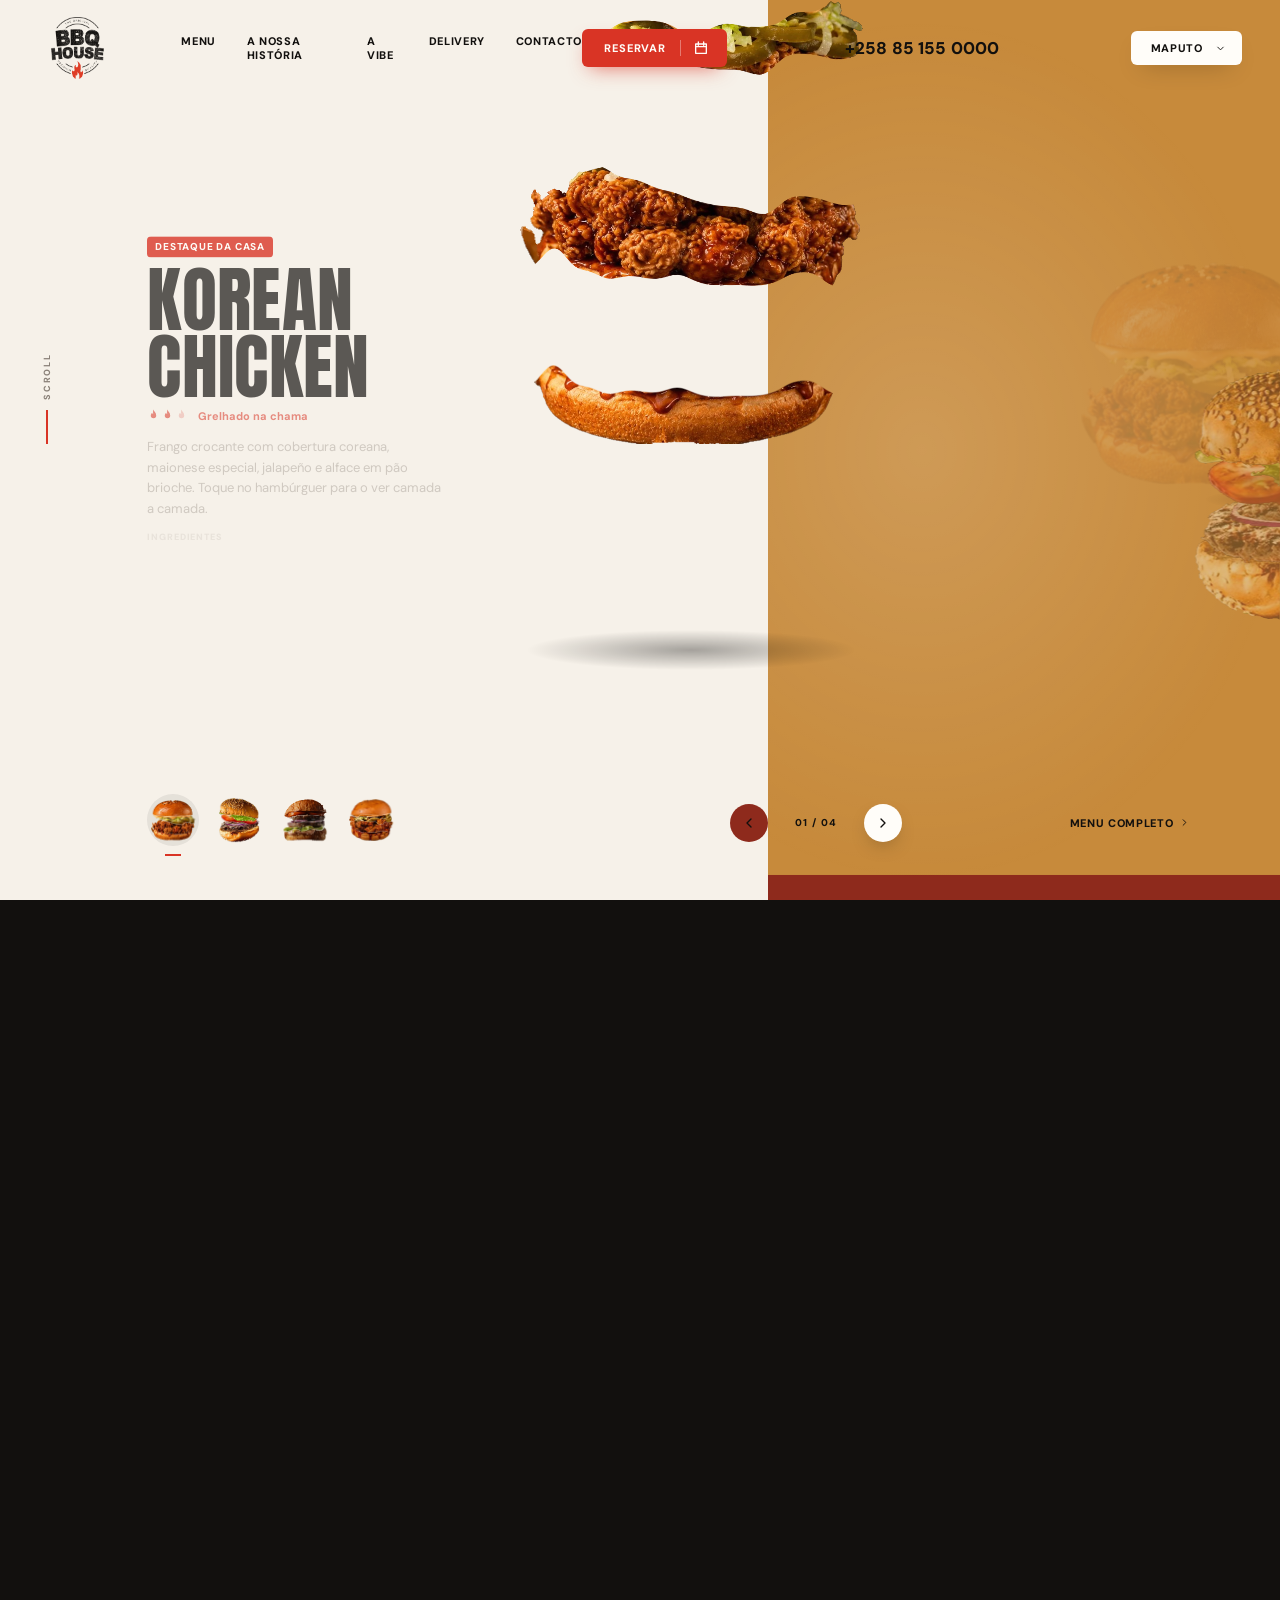
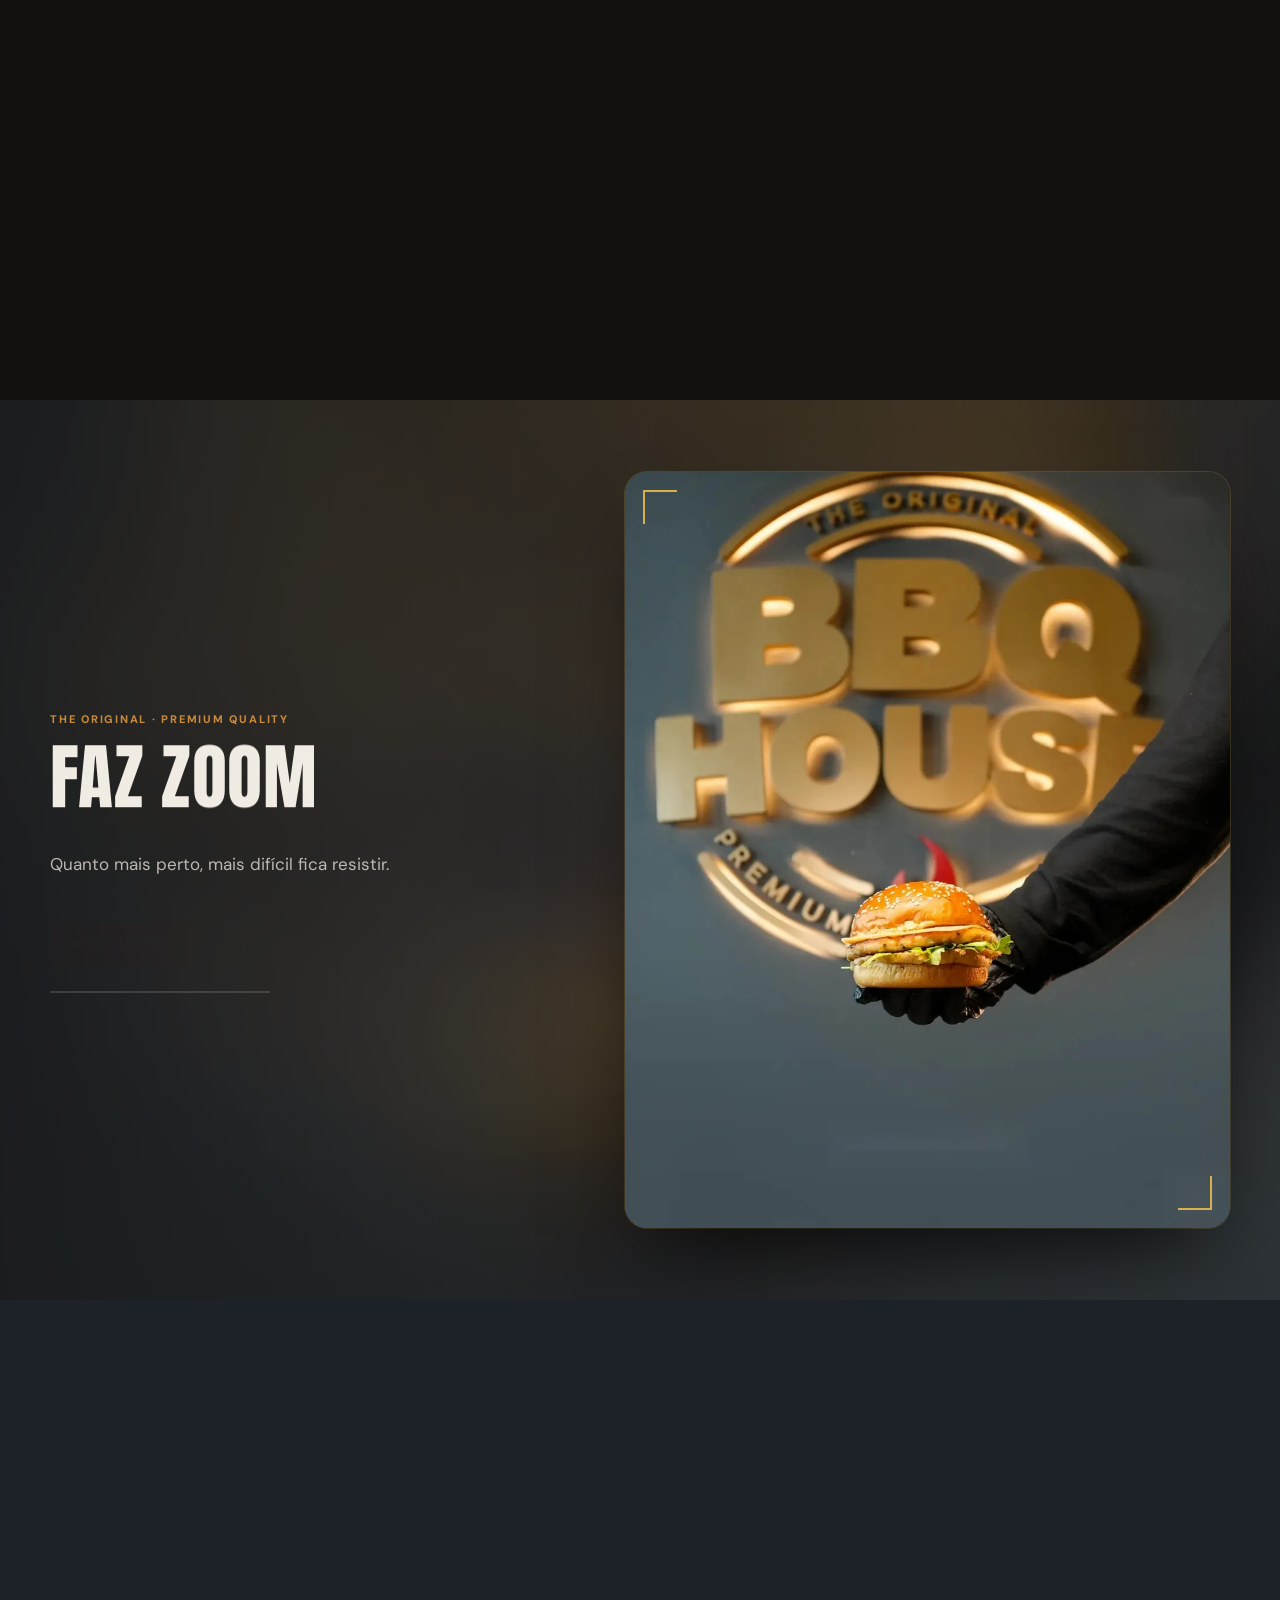
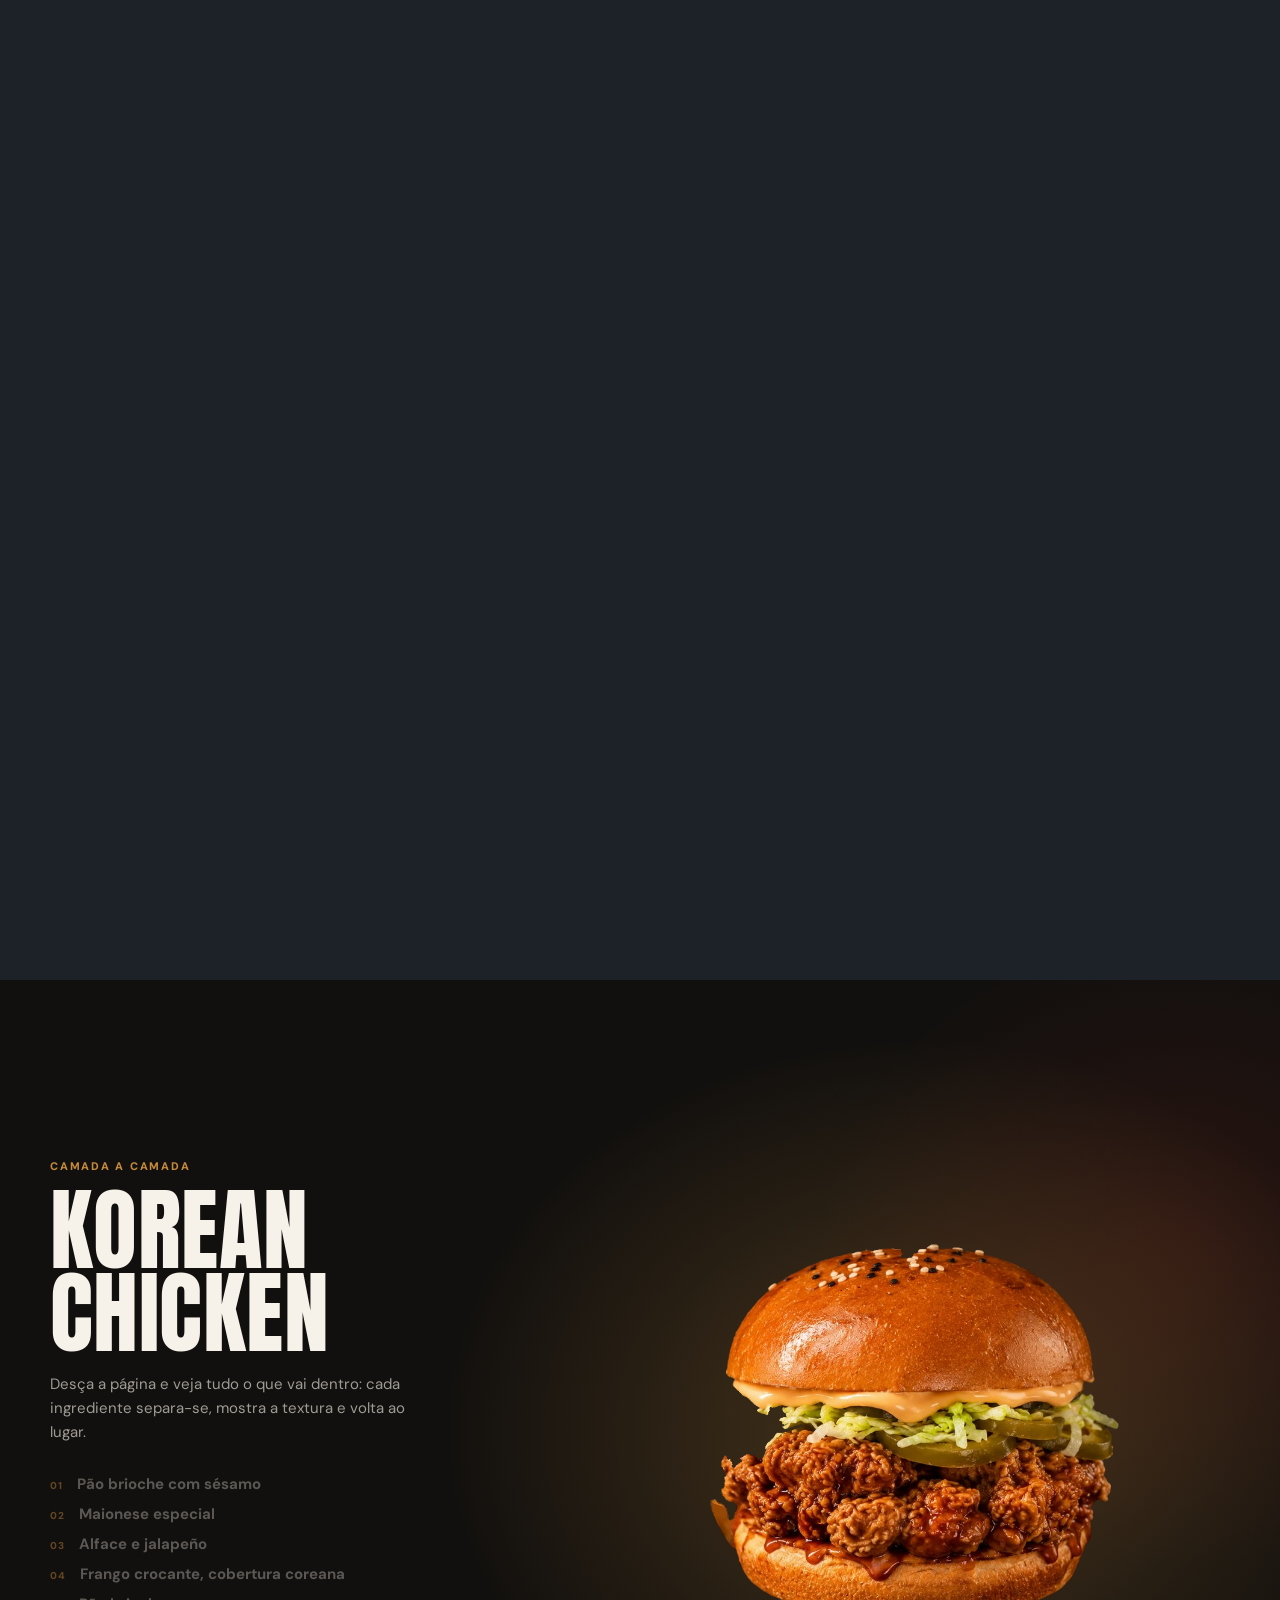
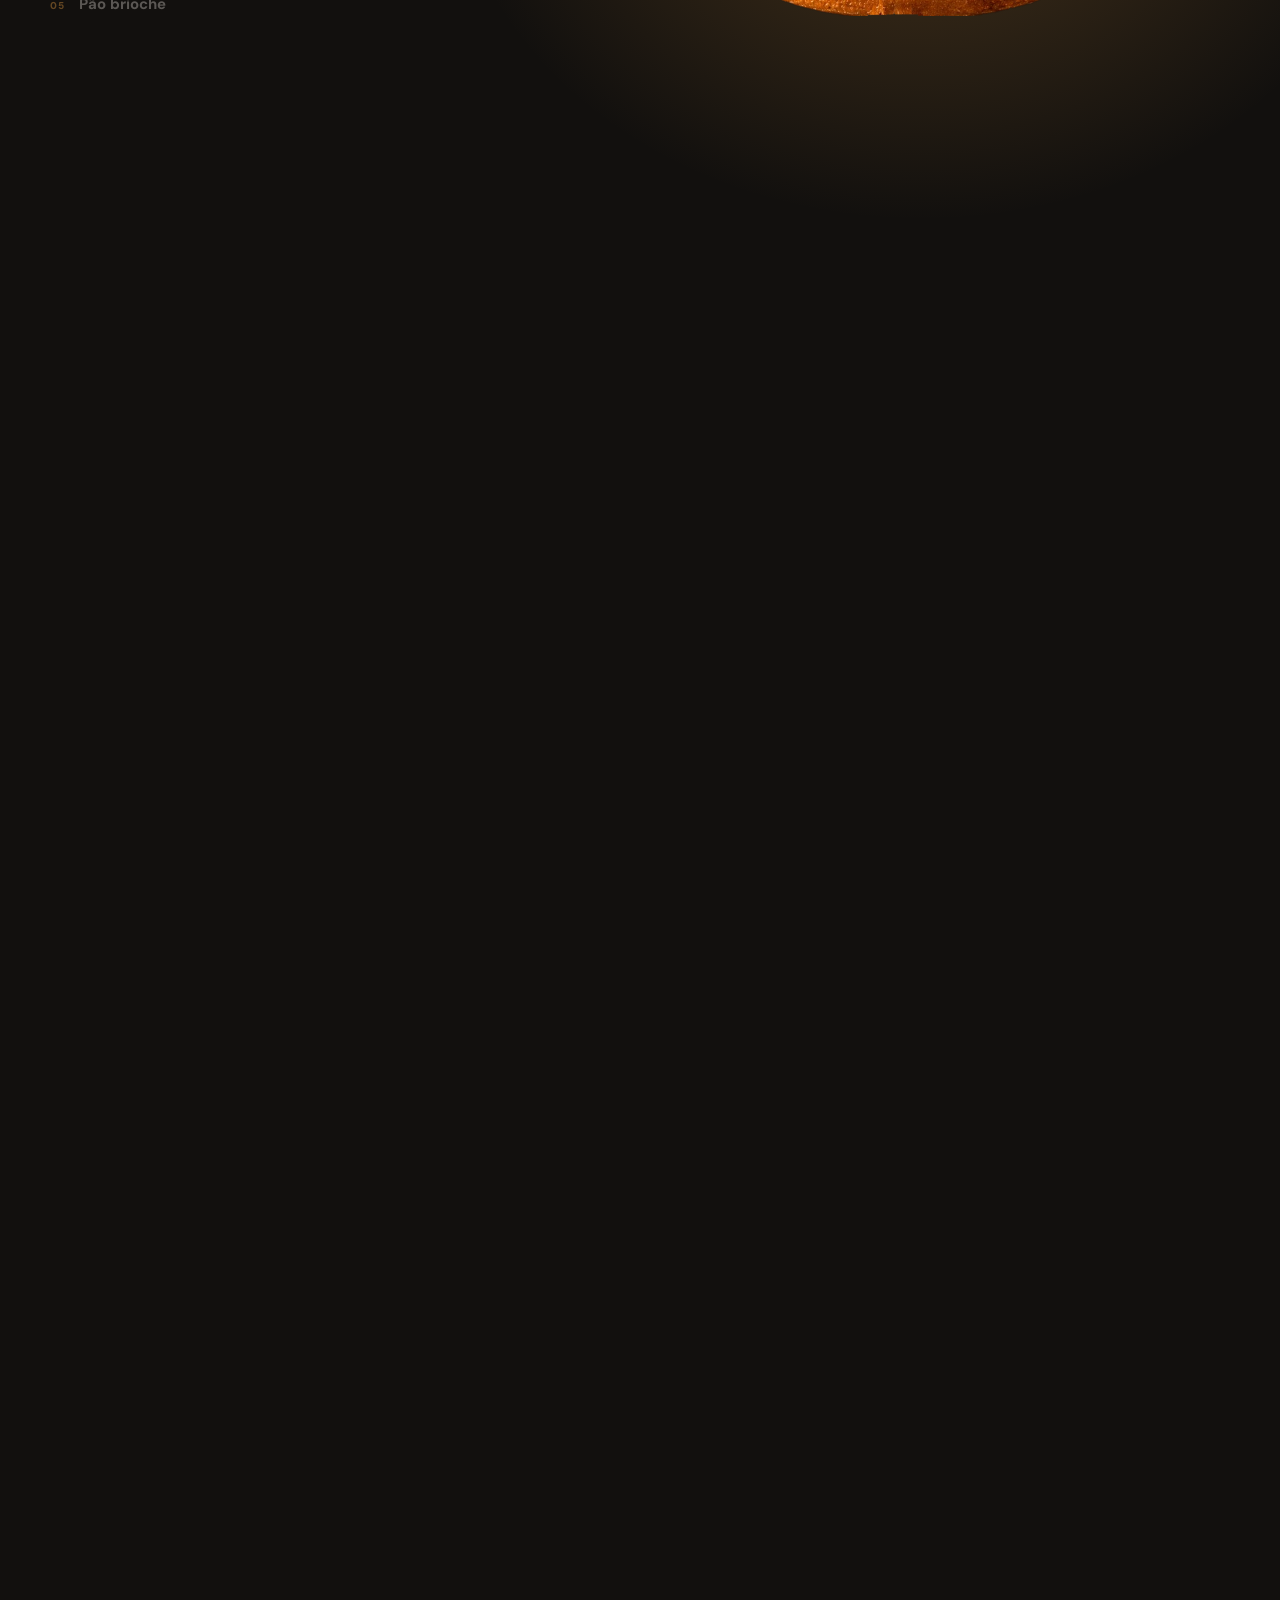
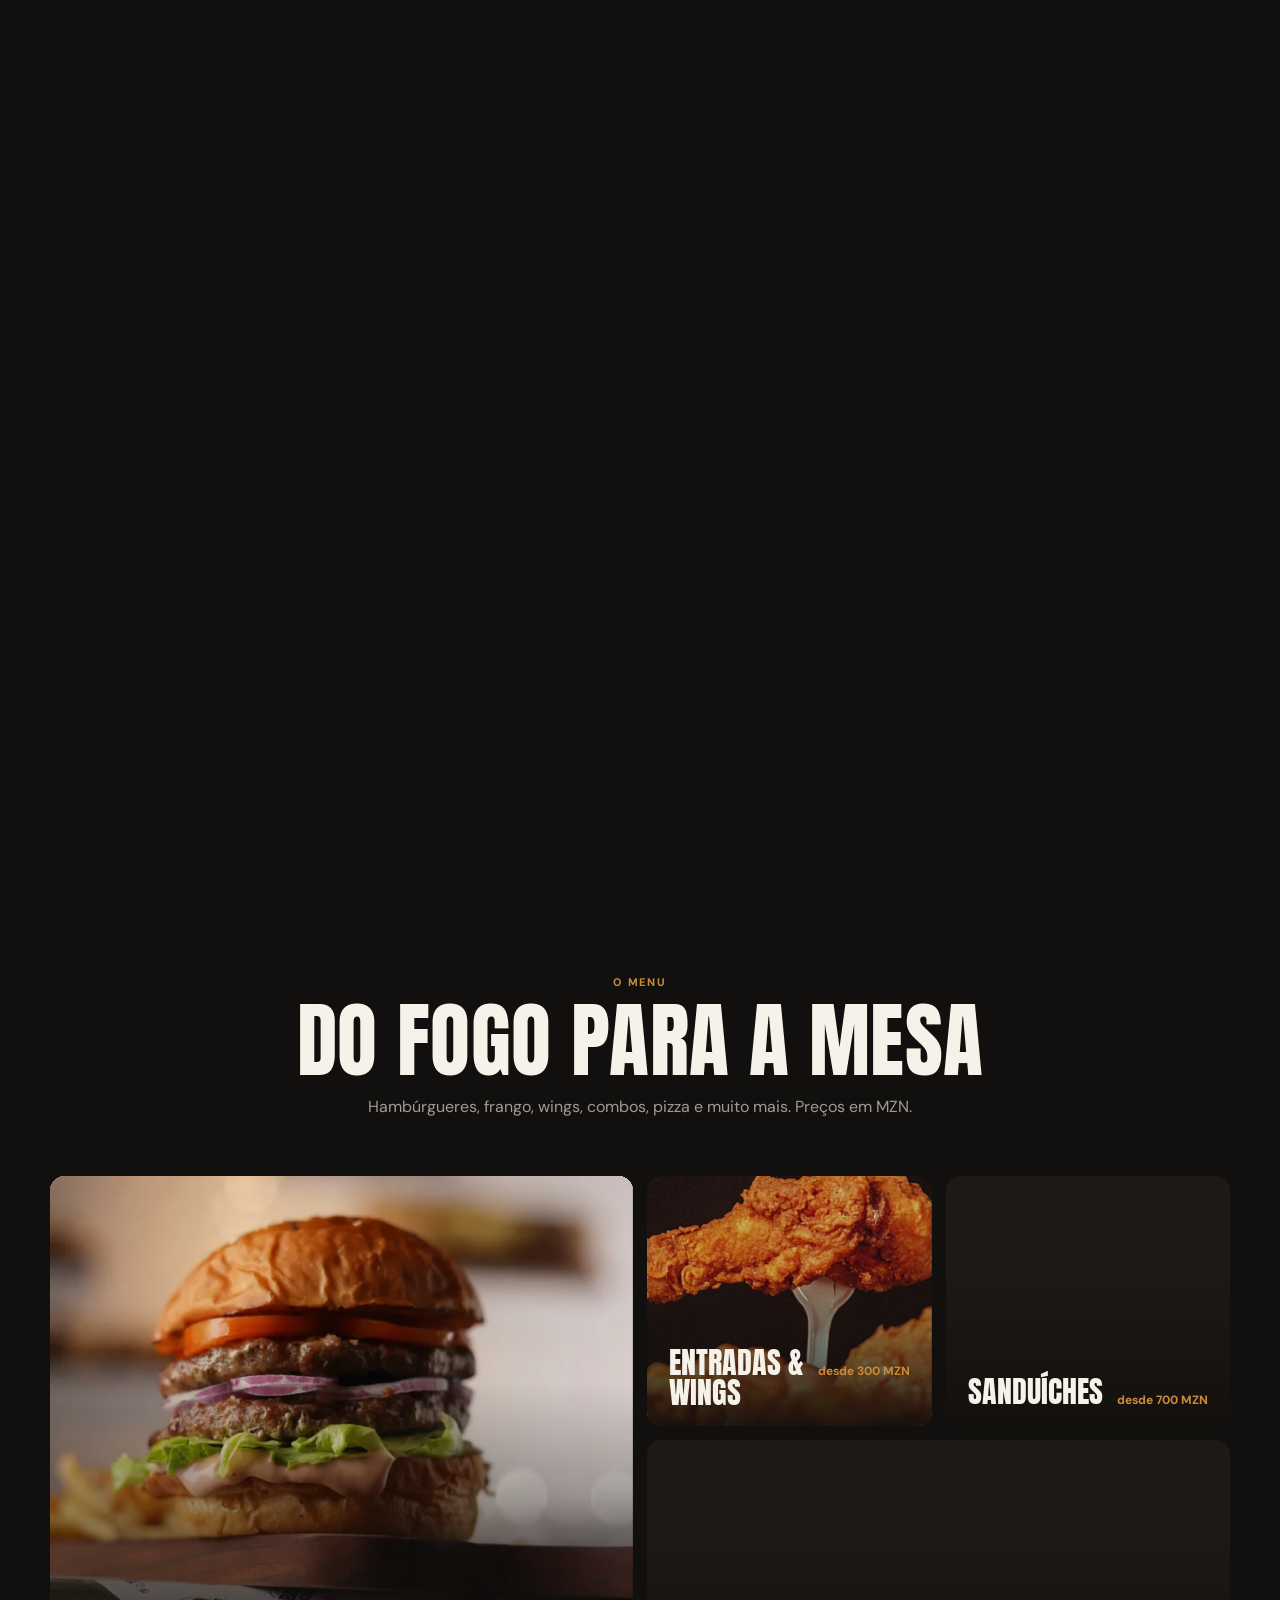
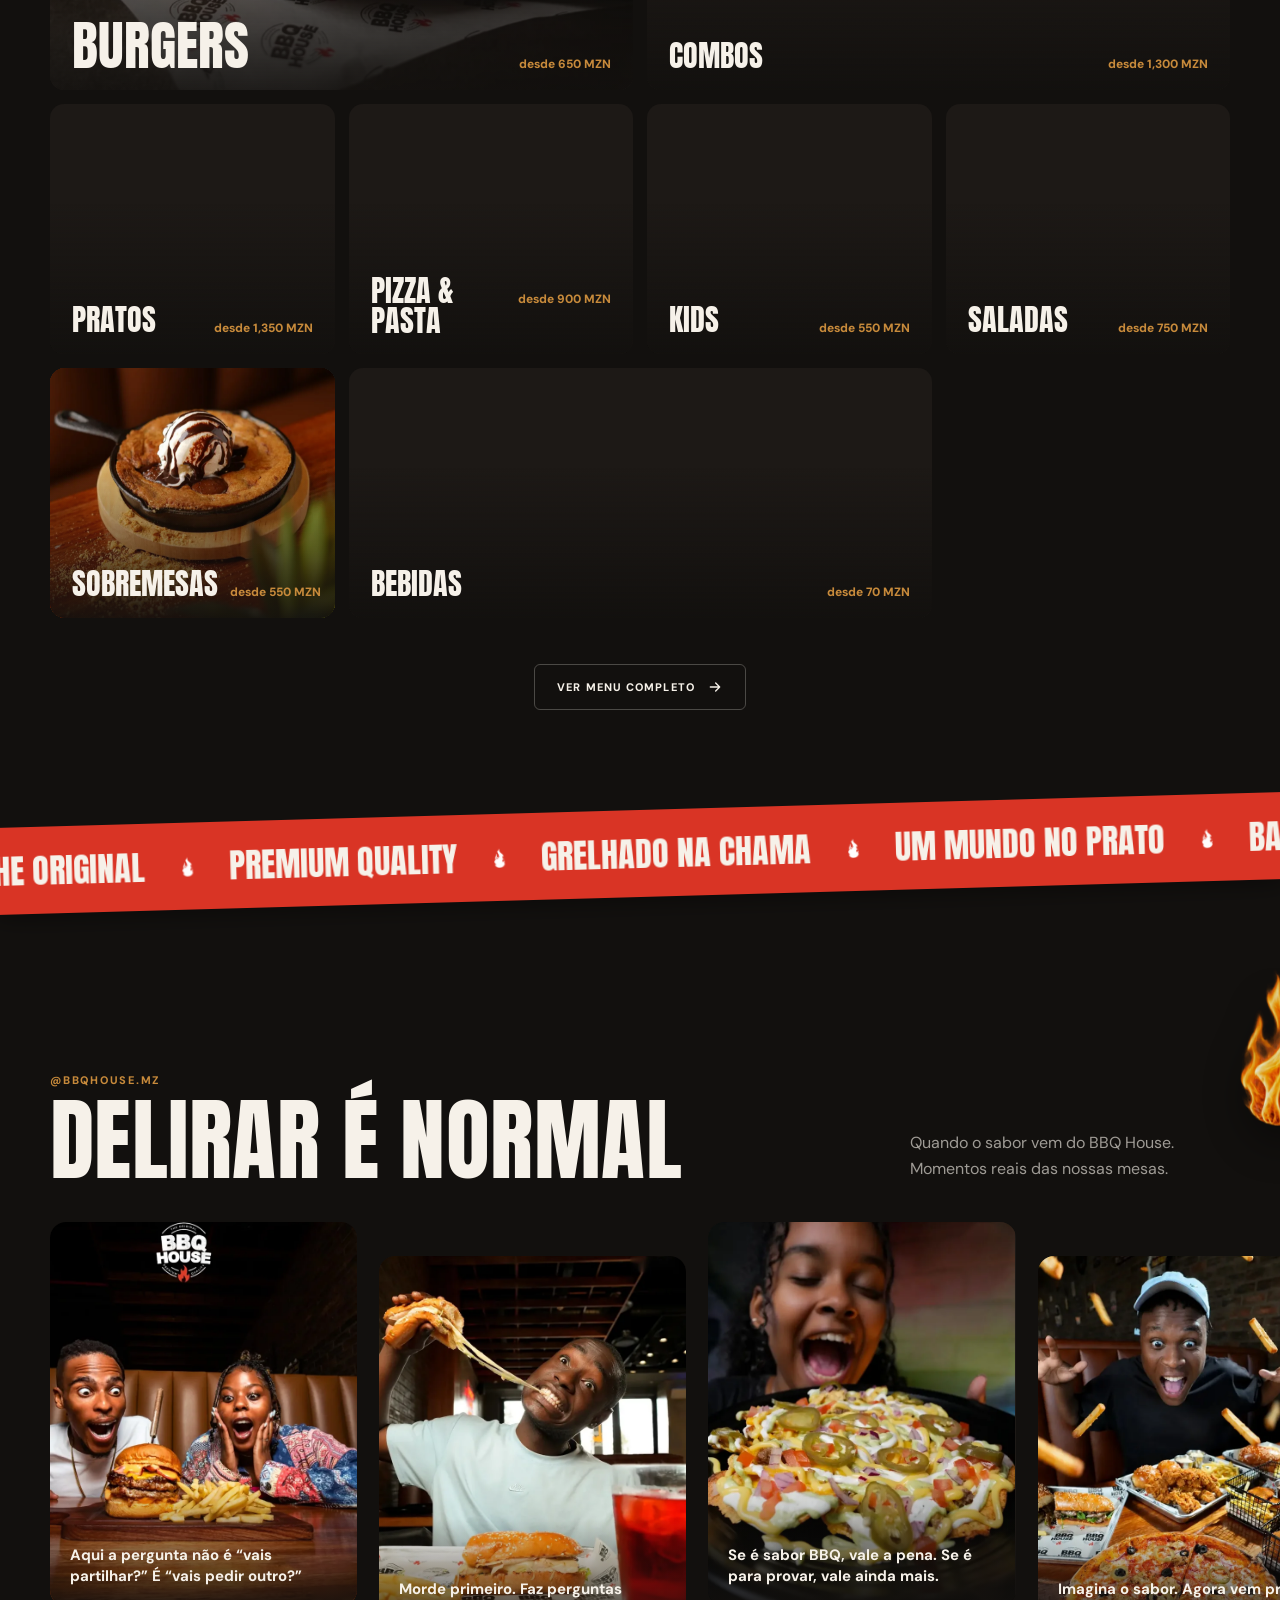
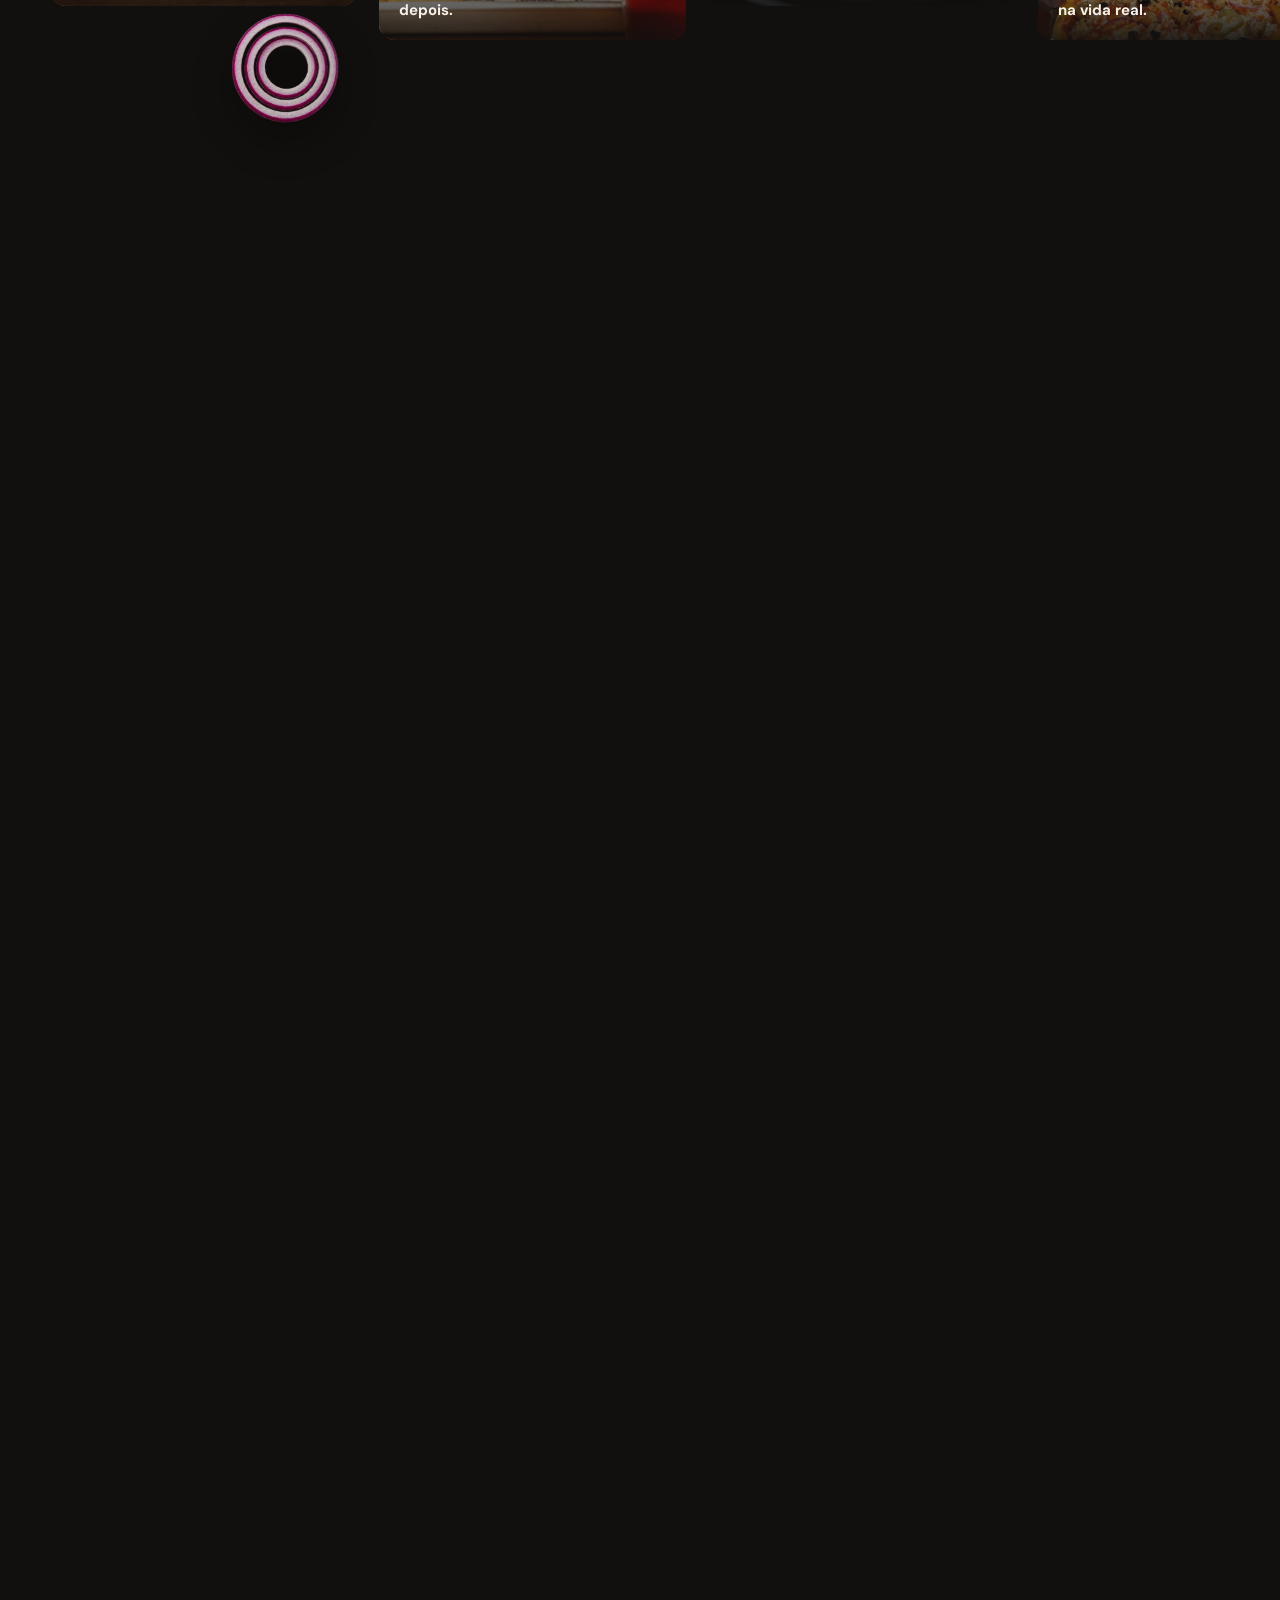
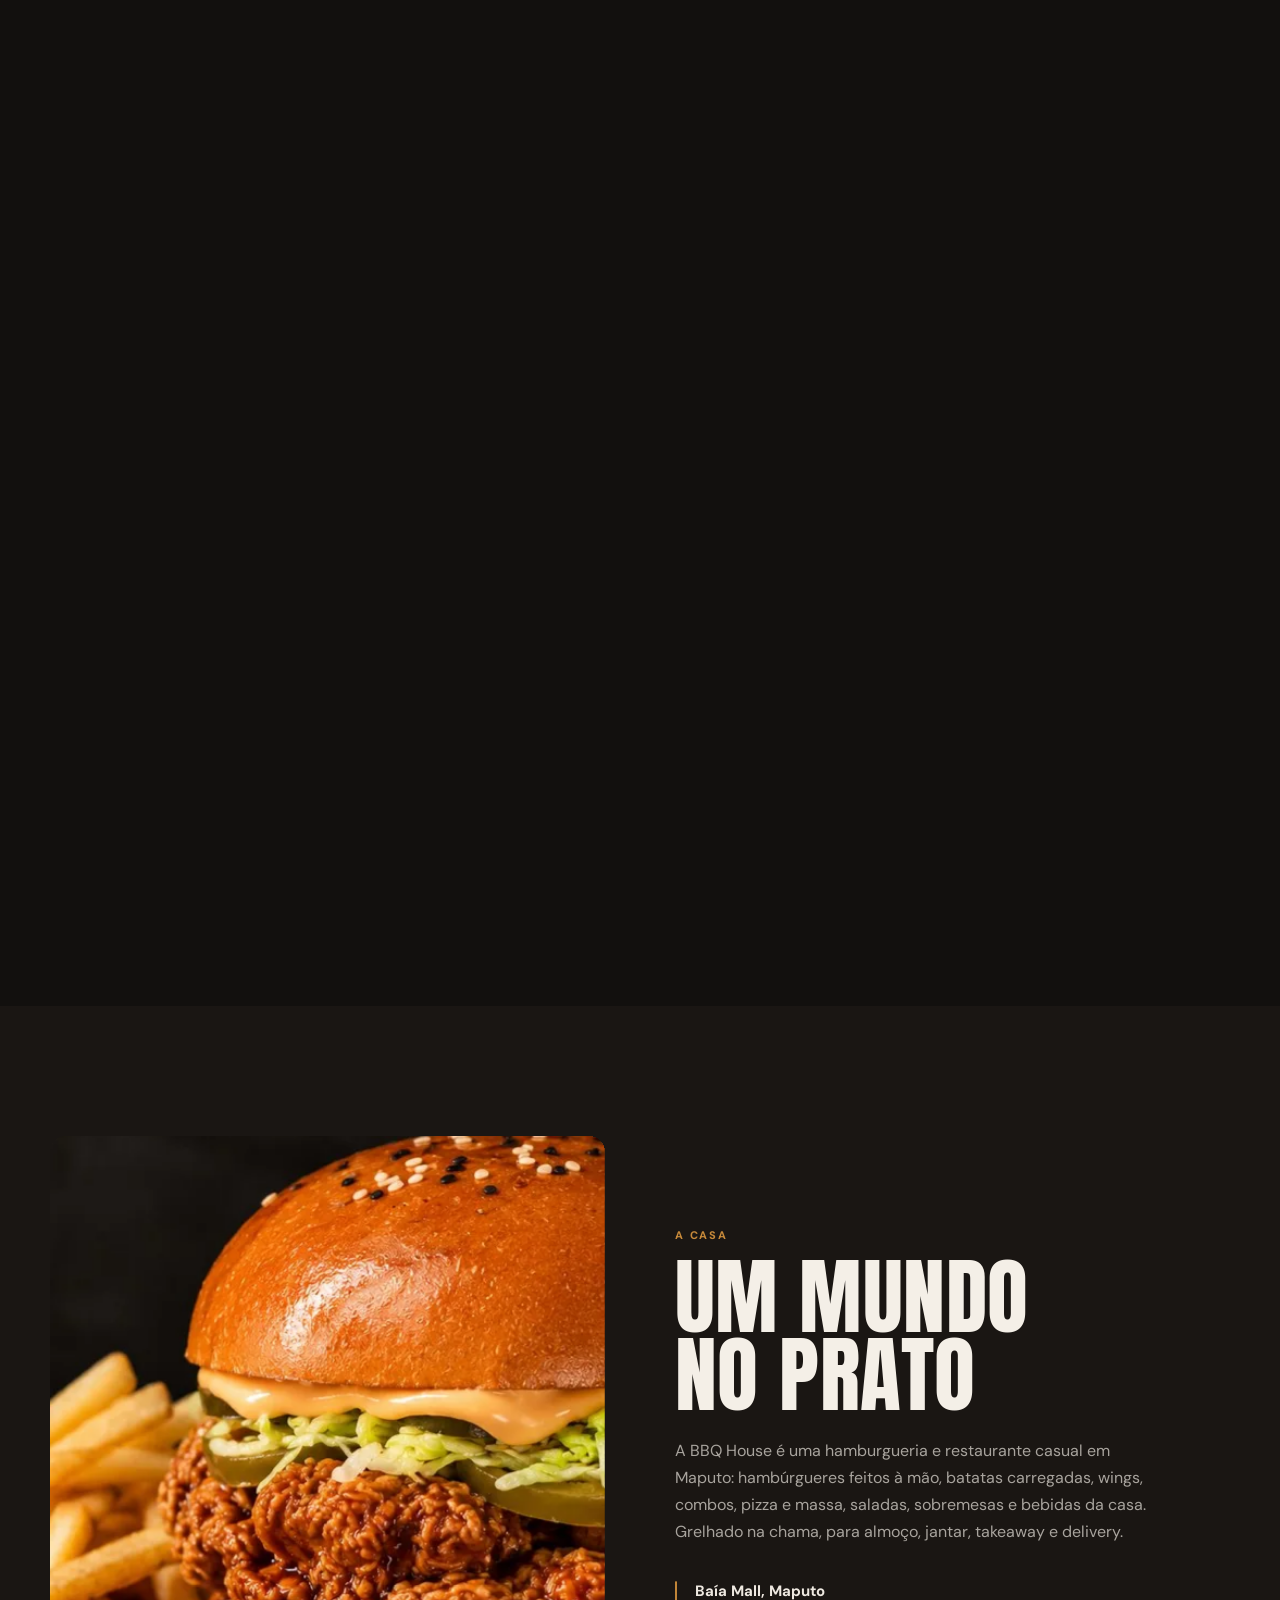
==== commit 7bf15645: "Trocar as ilustrações SVG pelos novos assets fotorrealistas Co-Authored-By: Claude Opus 5.5 <noreply" ====
--- a/index.html
+++ b/index.html
@@ -138,10 +138,10 @@
   <section class="story" id="story" aria-label="Korean Chicken camada a camada">
     <div class="story__sticky">
       <div class="story__light" aria-hidden="true"></div>
-      <img class="deco d-rosemary" src="assets/img/deco/rosemary.svg" alt="" aria-hidden="true" data-depth="0.6" data-rot="-30">
-      <img class="deco d-sesame1" src="assets/img/deco/sesame.svg" alt="" aria-hidden="true" data-depth="1.4" data-rot="120">
-      <img class="deco d-sesame2" src="assets/img/deco/sesame.svg" alt="" aria-hidden="true" data-depth="0.9" data-rot="-80">
-      <img class="deco d-pepper1" src="assets/img/deco/pepper.svg" alt="" aria-hidden="true" data-depth="1.2">
+      <img class="deco d-rosemary" src="assets/img/deco/rosemary.webp" alt="" aria-hidden="true" data-depth="0.6" data-rot="-30">
+      <img class="deco d-sesame1" src="assets/img/deco/garlic.webp" alt="" aria-hidden="true" data-depth="1.4" data-rot="120">
+      <img class="deco d-sesame2" src="assets/img/deco/garlic.webp" alt="" aria-hidden="true" data-depth="0.9" data-rot="-80">
+      <img class="deco d-pepper1" src="assets/img/deco/garlic.webp" alt="" aria-hidden="true" data-depth="1.2">
       <div class="wrap story__grid">
         <div class="story__copy">
           <span class="eyebrow">Camada a camada</span>
@@ -162,10 +162,10 @@
 
   <!-- MENU -->
   <section class="menu" id="menu">
-    <img class="deco d-spatula" src="assets/img/deco/spatula.svg" alt="" aria-hidden="true" data-depth="0.8" data-rot="28" data-pop>
-    <img class="deco d-chili" src="assets/img/deco/chili.svg" alt="" aria-hidden="true" data-depth="1.3" data-rot="-40" data-pop>
-    <img class="deco d-fry1" src="assets/img/deco/fry.svg" alt="" aria-hidden="true" data-depth="1.6" data-rot="160">
-    <img class="deco d-fry2" src="assets/img/deco/fry.svg" alt="" aria-hidden="true" data-depth="1.1" data-rot="-120">
+    <img class="deco d-spatula" src="assets/img/deco/spatula.webp" alt="" aria-hidden="true" data-depth="0.8" data-rot="28" data-pop>
+    <img class="deco d-chili" src="assets/img/deco/chili.webp" alt="" aria-hidden="true" data-depth="1.3" data-rot="-40" data-pop>
+    <img class="deco d-fry1" src="assets/img/deco/fry.webp" alt="" aria-hidden="true" data-depth="1.6" data-rot="160">
+    <img class="deco d-fry2" src="assets/img/deco/fry.webp" alt="" aria-hidden="true" data-depth="1.1" data-rot="-120">
     <div class="wrap">
       <header class="section-head" data-reveal>
         <span class="eyebrow">O menu</span>
@@ -232,8 +232,8 @@
   <!-- A VIBE: galeria horizontal com as publicações do Instagram -->
   <section class="vibe" id="vibe" aria-label="A vibe BBQ House">
     <div class="vibe__pin">
-      <img class="deco d-flame" src="assets/img/deco/flame.svg" alt="" aria-hidden="true" data-depth="0.7">
-      <img class="deco d-onion" src="assets/img/deco/onion.svg" alt="" aria-hidden="true" data-depth="1.2" data-rot="90">
+      <img class="deco d-flame" src="assets/img/deco/flame.webp" alt="" aria-hidden="true" data-depth="0.7">
+      <img class="deco d-onion" src="assets/img/deco/onion.webp" alt="" aria-hidden="true" data-depth="1.2" data-rot="90">
       <header class="vibe__head wrap">
         <div>
           <span class="eyebrow">@bbqhouse.mz</span>
@@ -293,7 +293,7 @@
 
   <!-- A CASA -->
   <section class="house" id="historia">
-    <img class="deco d-cleaver" src="assets/img/deco/cleaver.svg" alt="" aria-hidden="true" data-depth="0.7" data-rot="-18" data-pop>
+    <img class="deco d-cleaver" src="assets/img/deco/cleaver.webp" alt="" aria-hidden="true" data-depth="0.7" data-rot="-18" data-pop>
     <div class="wrap house__grid">
       <figure class="house__photo" data-reveal>
         <img src="assets/img/photos/home-korean-chicken.webp" alt="Korean Chicken com batatas fritas" decoding="async" data-parallax>
@@ -314,9 +314,9 @@
 
   <!-- RESERVAS -->
   <section class="reserve" id="reservas" aria-labelledby="reserve-title">
-    <img class="deco d-tongs" src="assets/img/deco/tongs.svg" alt="" aria-hidden="true" data-depth="0.8" data-rot="-24" data-pop>
-    <img class="deco d-fork" src="assets/img/deco/fork.svg" alt="" aria-hidden="true" data-depth="1.1" data-rot="22" data-pop>
-    <img class="deco d-chili2" src="assets/img/deco/chili.svg" alt="" aria-hidden="true" data-depth="1.4" data-rot="60">
+    <img class="deco d-tongs" src="assets/img/deco/tongs.webp" alt="" aria-hidden="true" data-depth="0.8" data-rot="-24" data-pop>
+    <img class="deco d-fork" src="assets/img/deco/fork.webp" alt="" aria-hidden="true" data-depth="1.1" data-rot="22" data-pop>
+    <img class="deco d-chili2" src="assets/img/deco/chili.webp" alt="" aria-hidden="true" data-depth="1.4" data-rot="60">
     <div class="wrap reserve__grid">
       <div class="reserve__intro" data-reveal>
         <span class="eyebrow">Reservas</span>
--- a/css/style.css
+++ b/css/style.css
@@ -307,9 +307,9 @@
 .menu, .house, .reserve, .vibe__pin, .story__sticky { position: relative; }
 .menu > .wrap, .house > .wrap, .reserve > .wrap { position: relative; z-index: 2; }
 .d-rosemary { width: 70px; left: 4%; top: 12%; }
-.d-sesame1 { width: 22px; left: 46%; top: 16%; }
-.d-sesame2 { width: 16px; left: 40%; top: 78%; }
-.d-pepper1 { width: 18px; right: 6%; top: 84%; }
+.d-sesame1 { width: 34px; left: 46%; top: 16%; }
+.d-sesame2 { width: 26px; left: 40%; top: 78%; }
+.d-pepper1 { width: 30px; right: 6%; top: 84%; }
 .d-spatula { width: 92px; left: -14px; top: 140px; }
 .d-chili { width: 190px; right: 2%; top: 60px; }
 .d-fry1 { width: 26px; right: 9%; top: 46%; }
@@ -355,7 +355,7 @@
 .marquee { background: var(--red); color: var(--cream); overflow: hidden; padding: 18px 0; transform: rotate(-1.6deg); margin: -10px -20px; position: relative; z-index: 4; box-shadow: 0 14px 30px -14px rgba(0,0,0,.6); }
 .marquee__track { display: flex; align-items: center; gap: 34px; width: max-content; animation: marquee 28s linear infinite; will-change: transform; }
 .marquee span { font-family: var(--title); font-size: 34px; text-transform: uppercase; white-space: nowrap; }
-.marquee i { width: 16px; height: 20px; background: url(../assets/img/deco/flame.svg) center / contain no-repeat; filter: brightness(0) invert(1); }
+.marquee i { width: 16px; height: 20px; background: url(../assets/img/deco/flame.webp) center / contain no-repeat; filter: brightness(0) invert(1); }
 @keyframes marquee { to { transform: translate3d(-50%, 0, 0); } }
 
 /* ---------- A VIBE (galeria horizontal) ---------- */
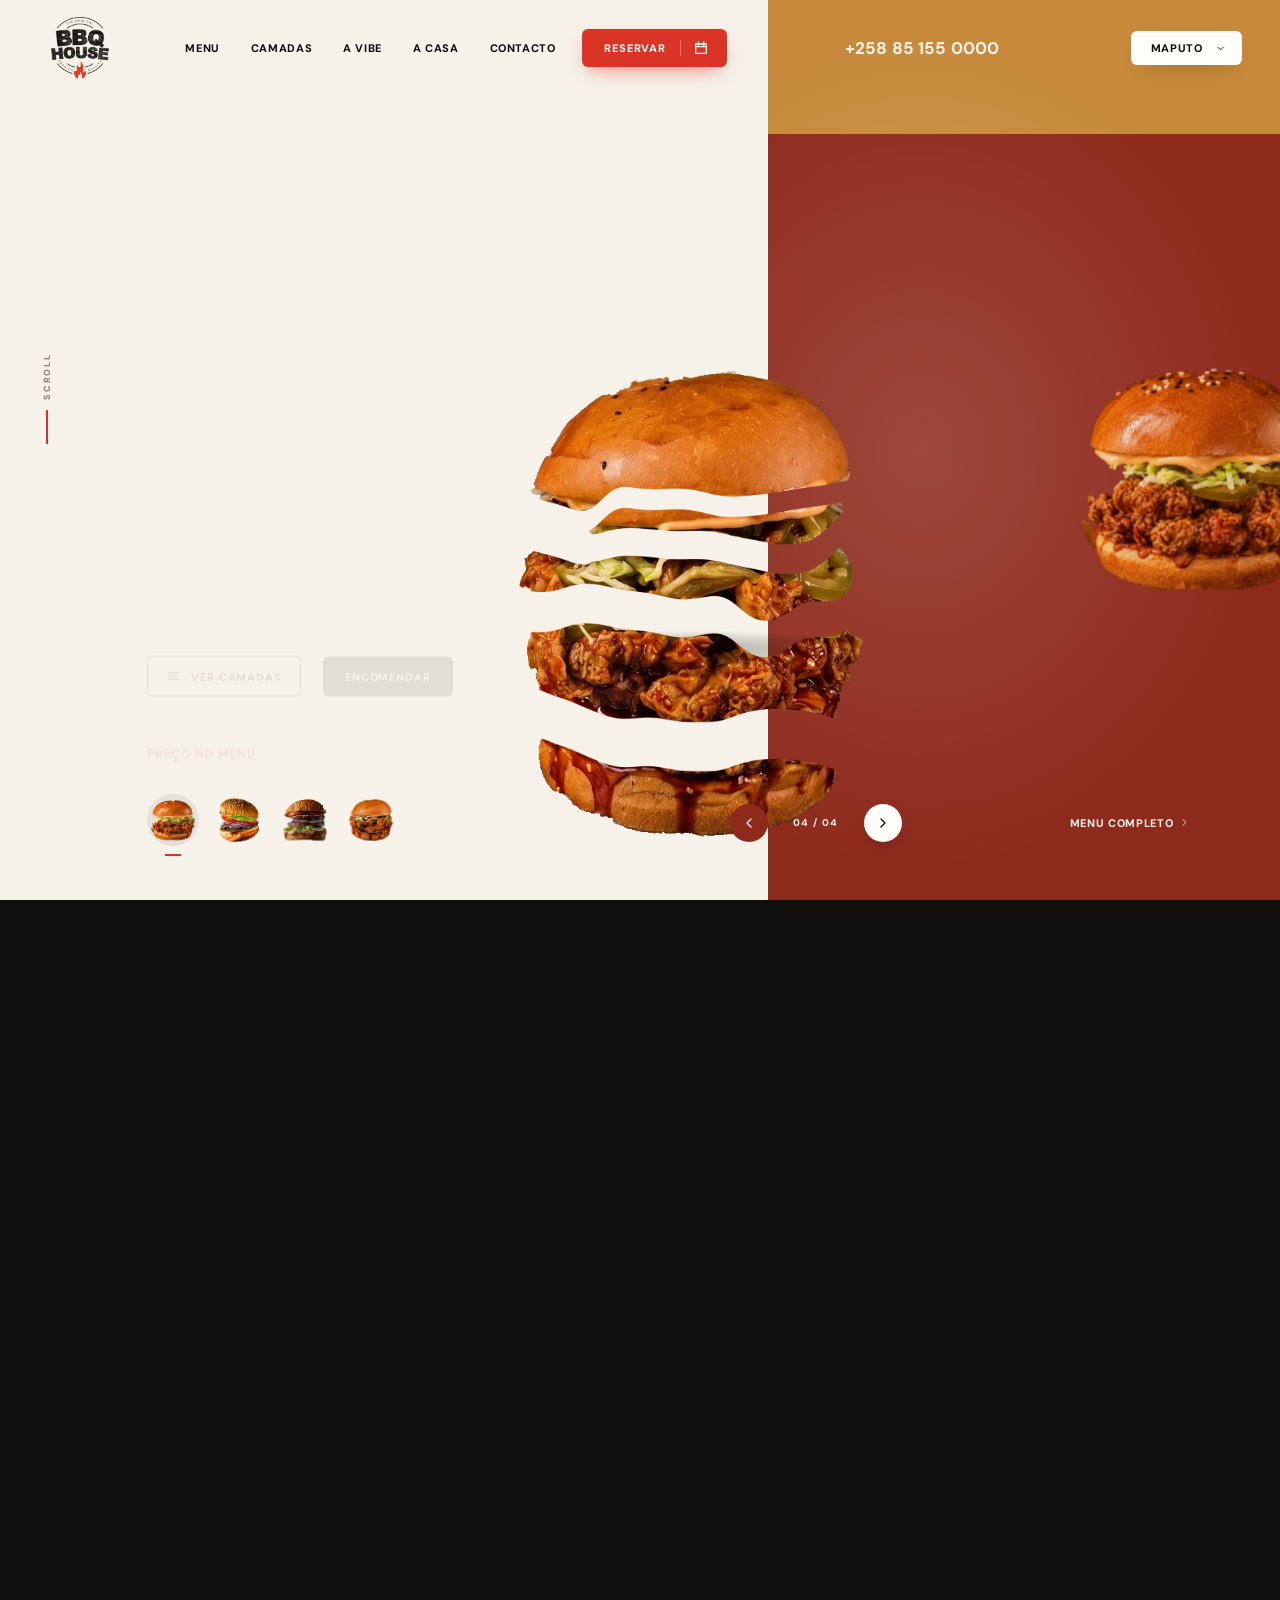
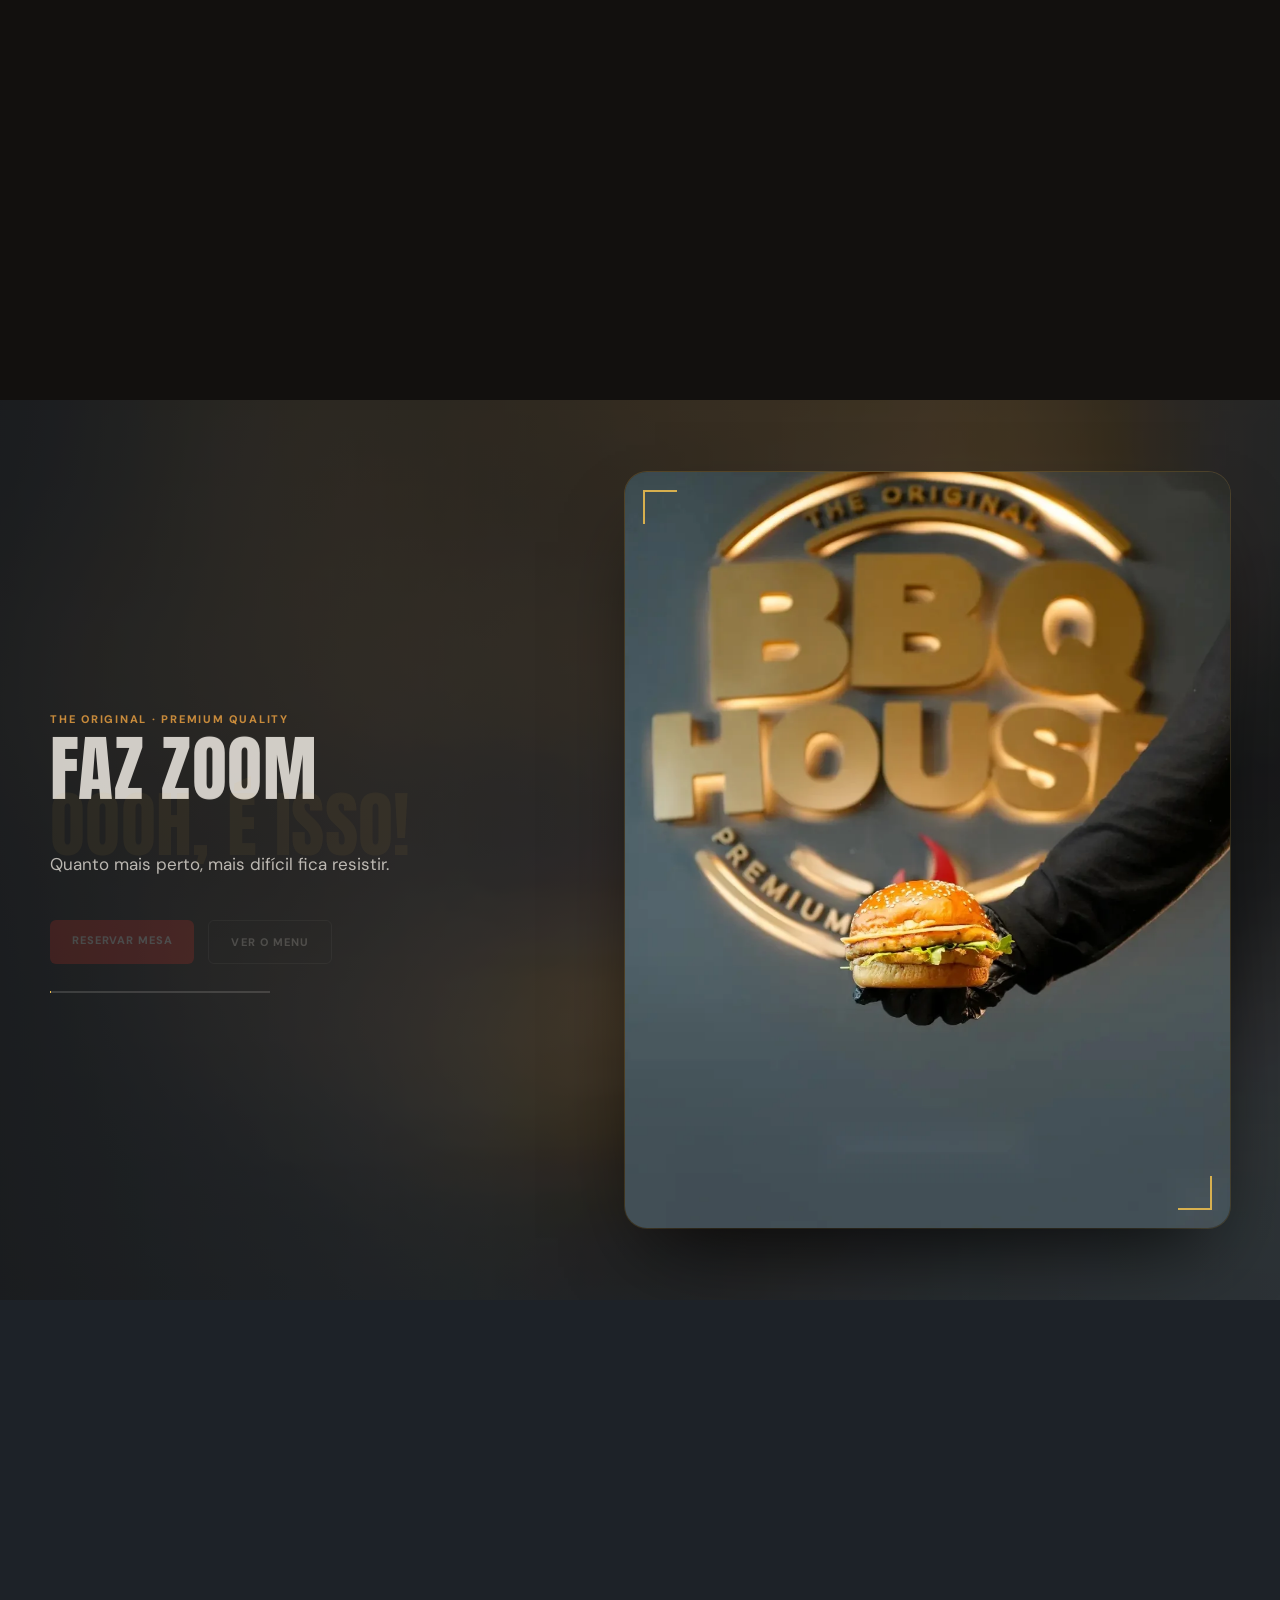
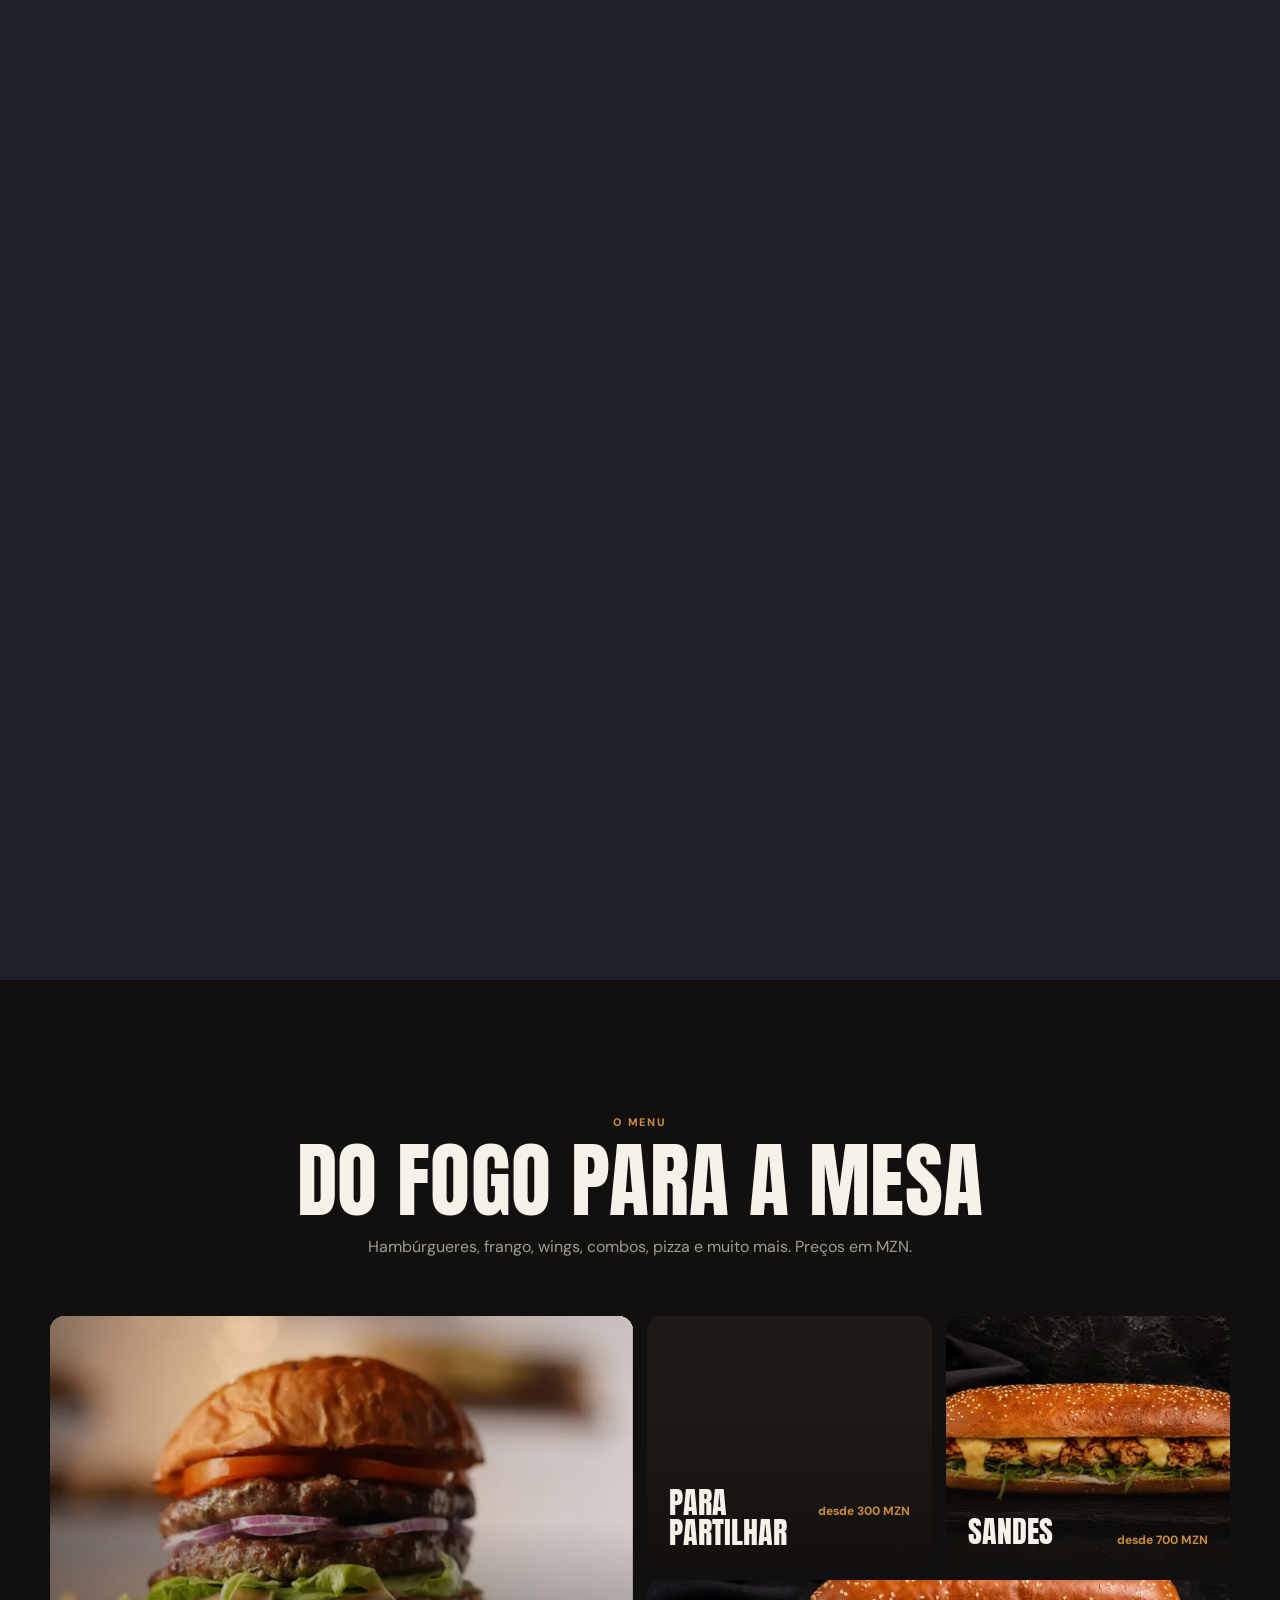
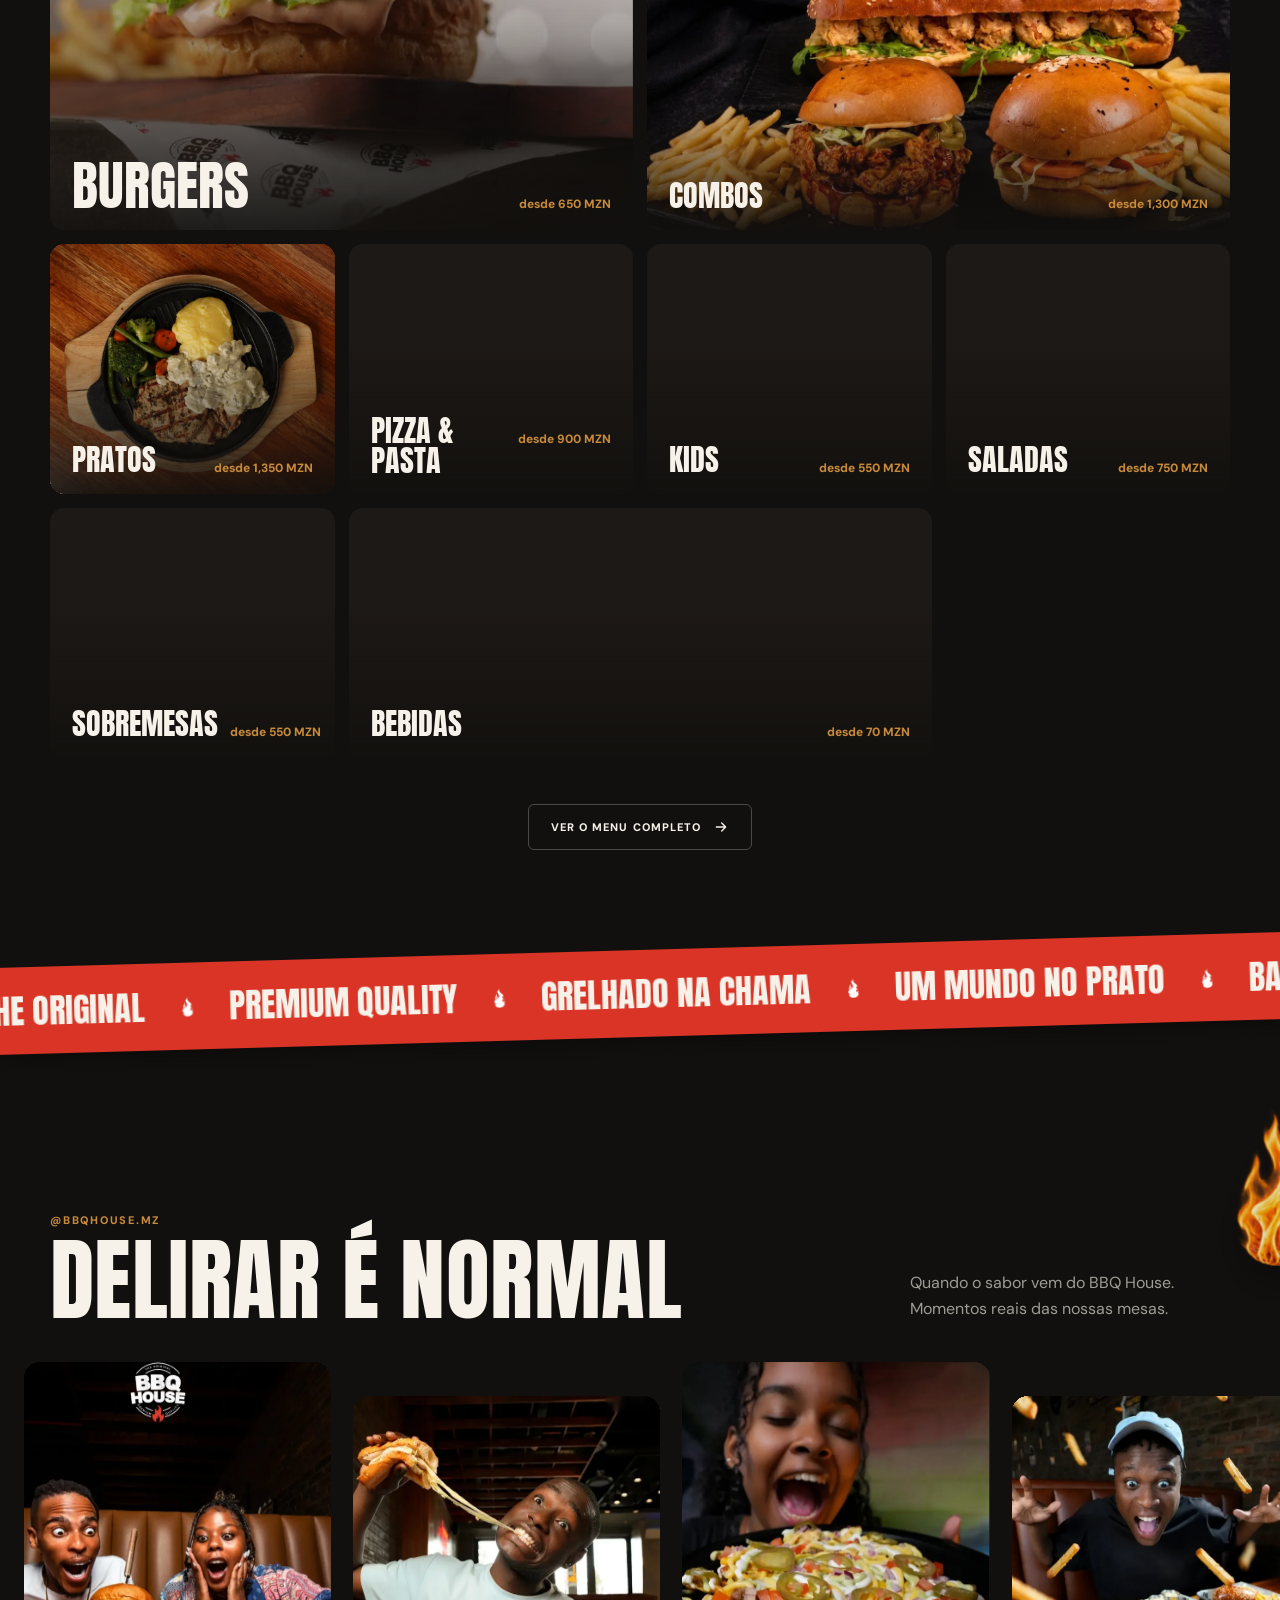
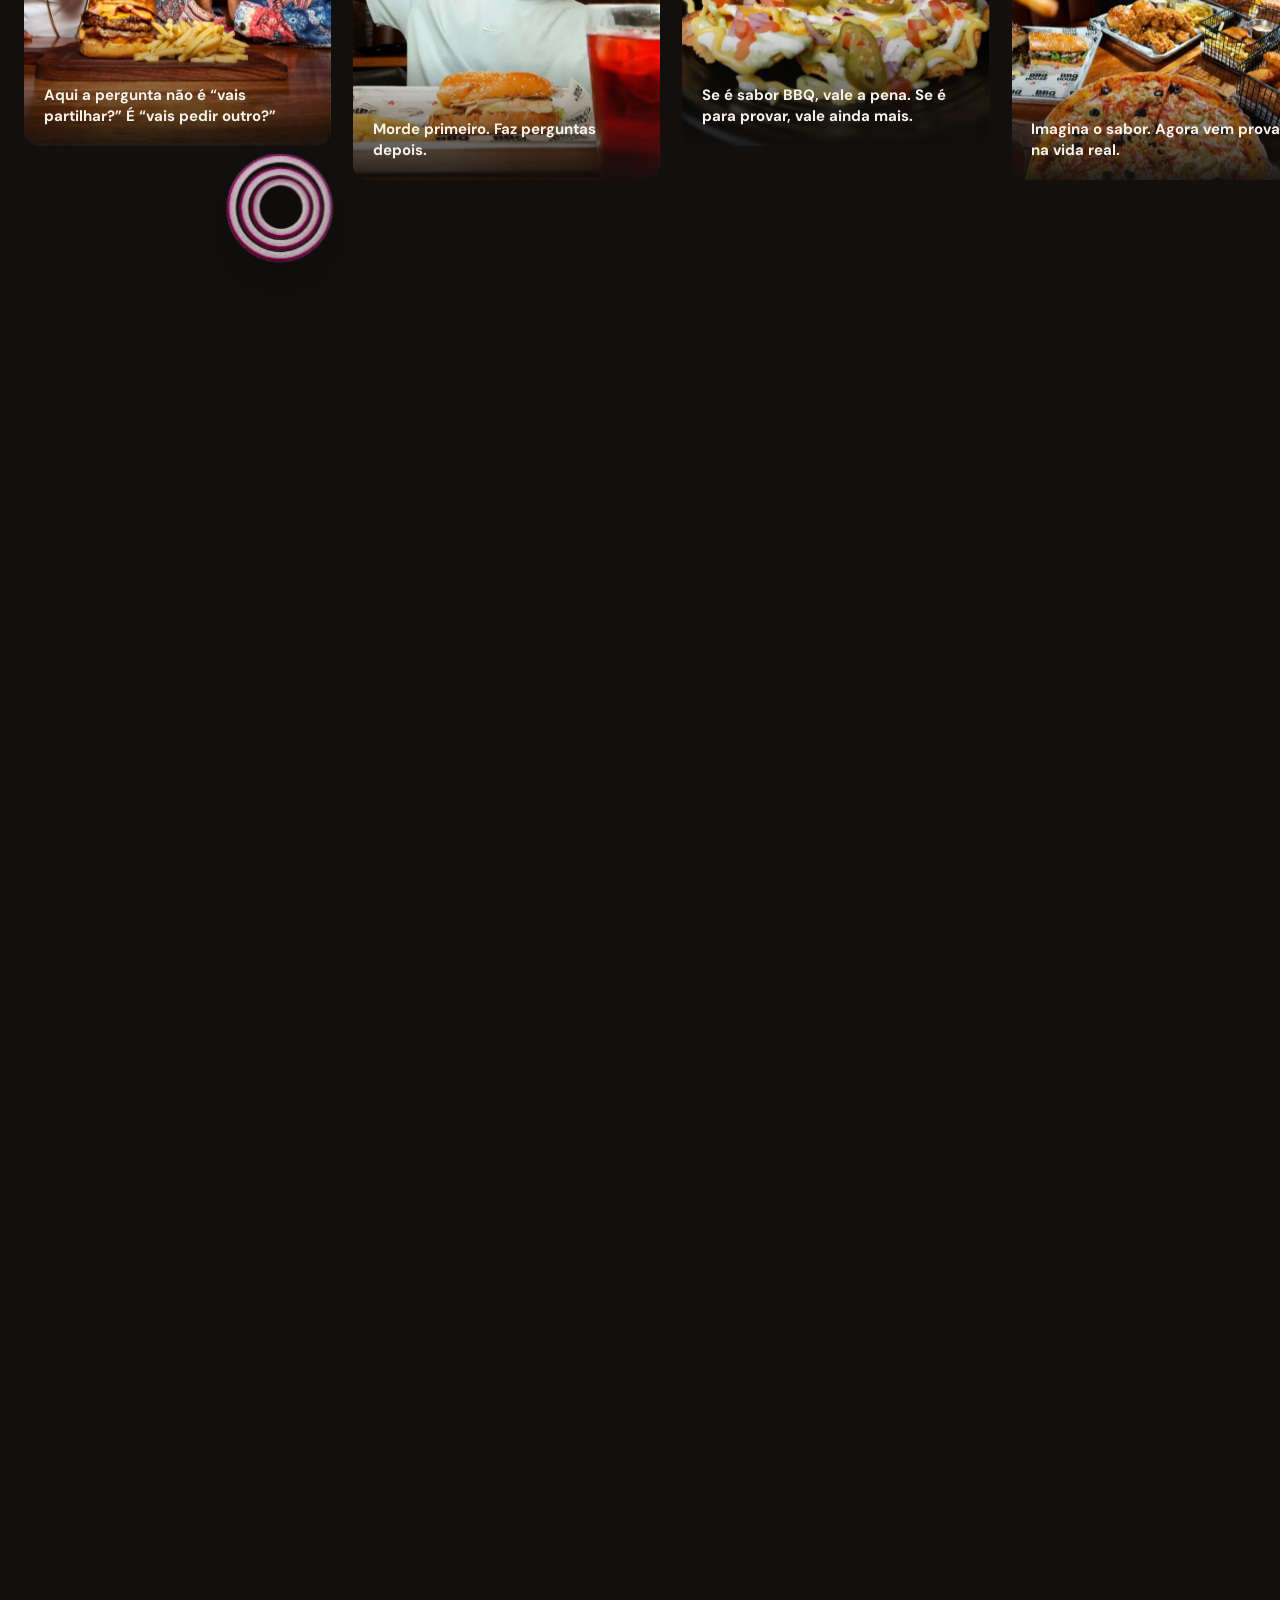
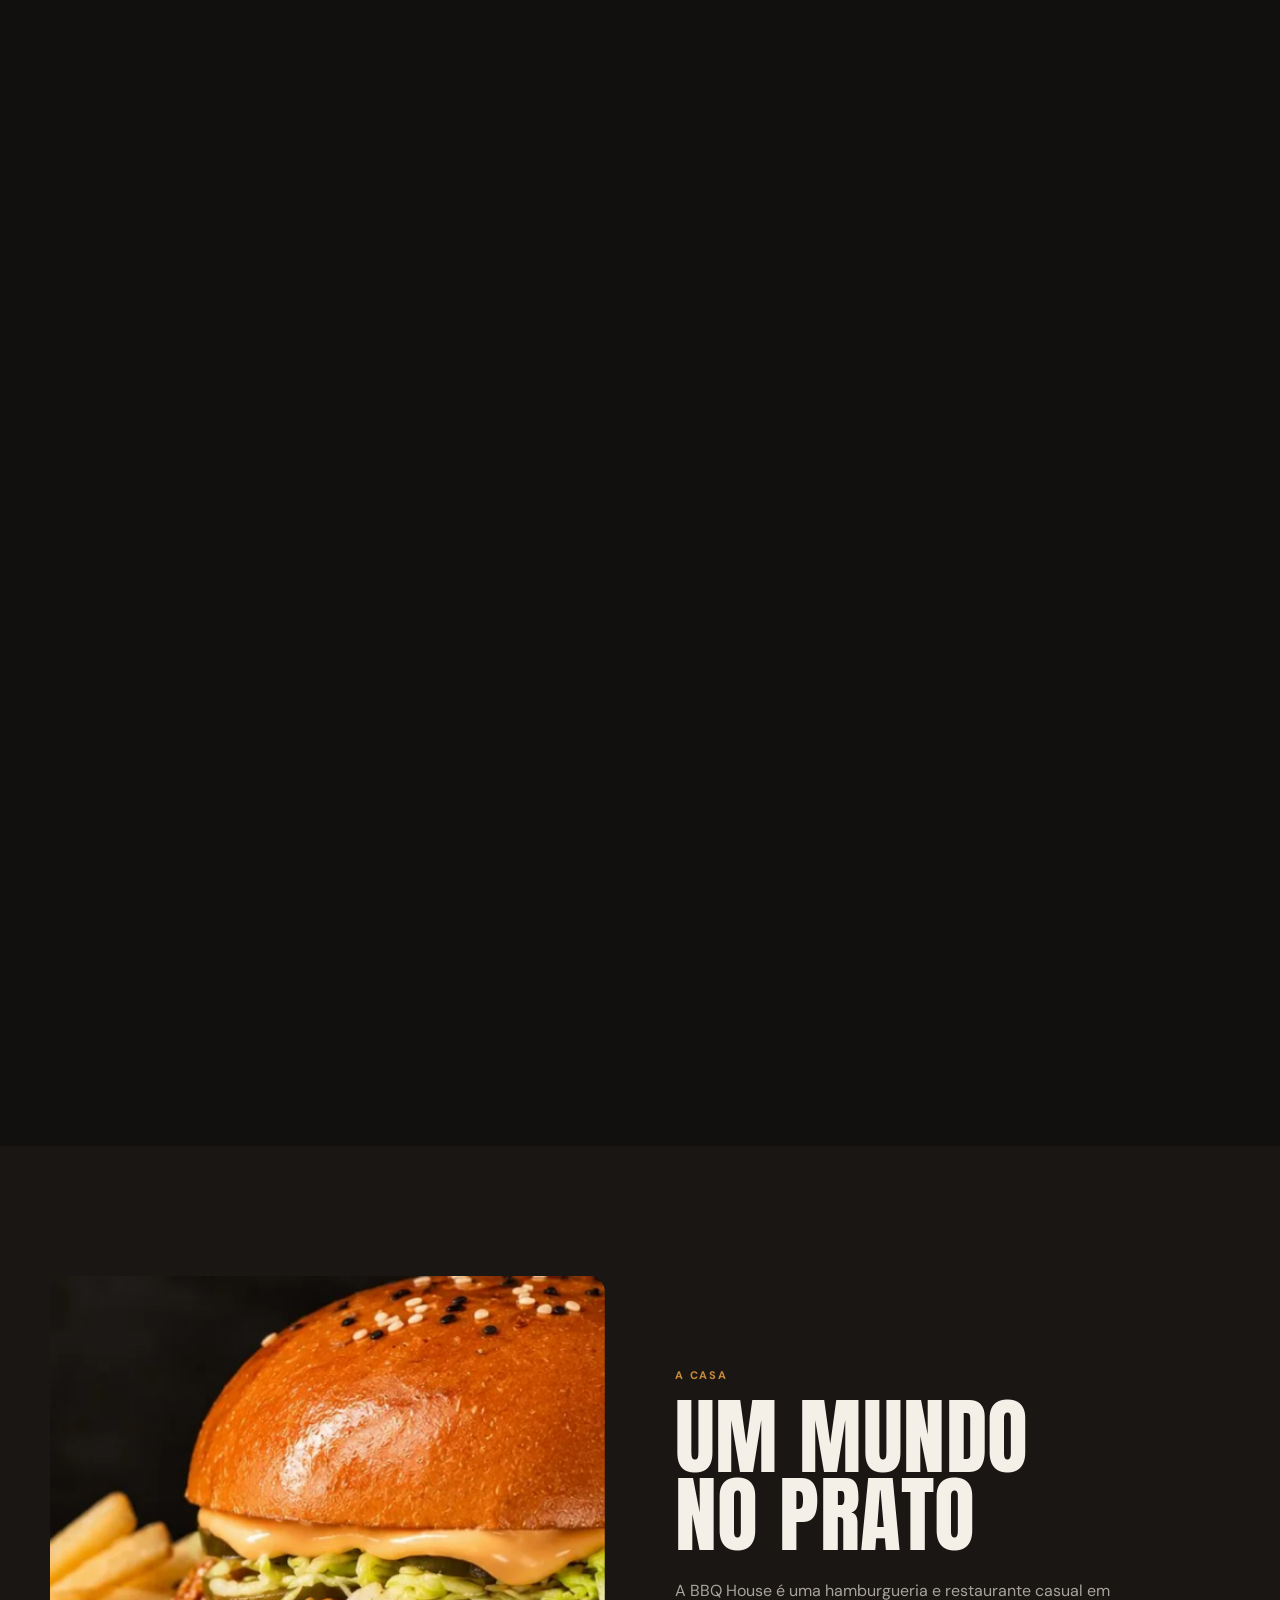
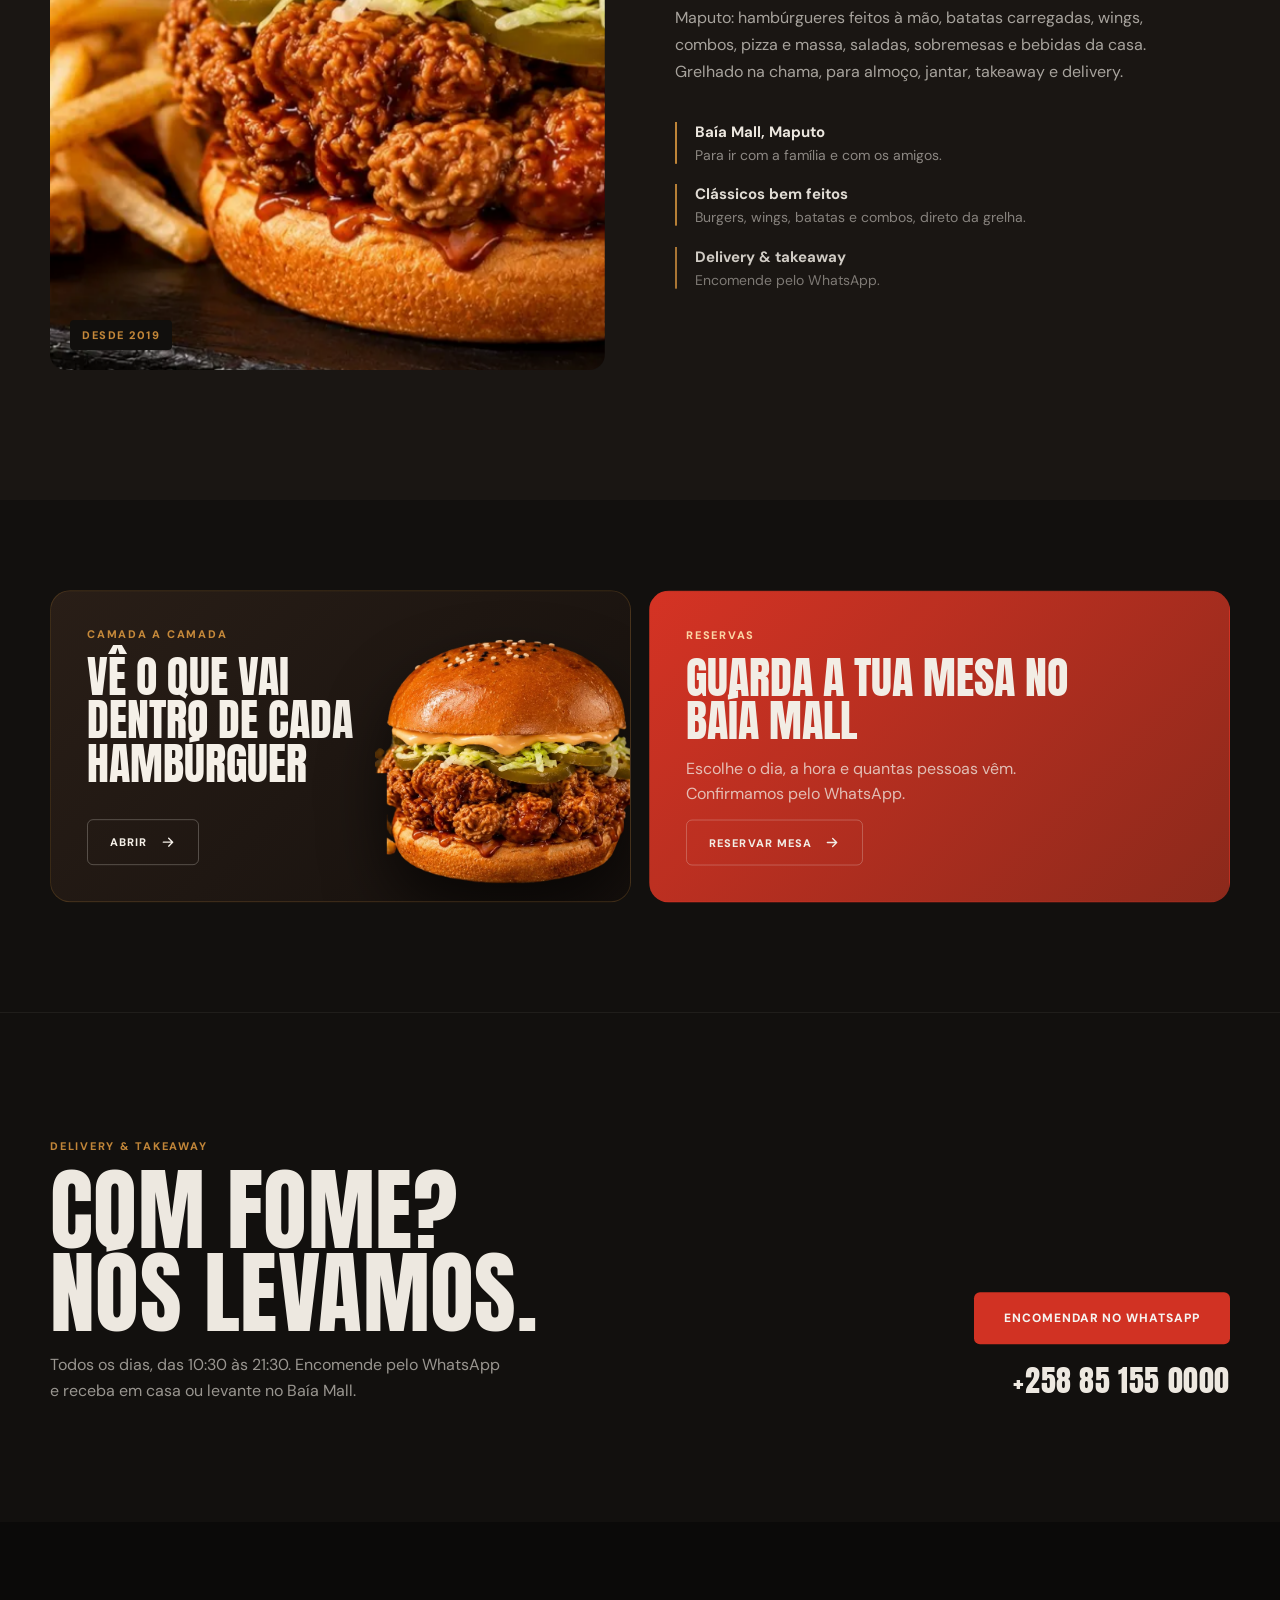
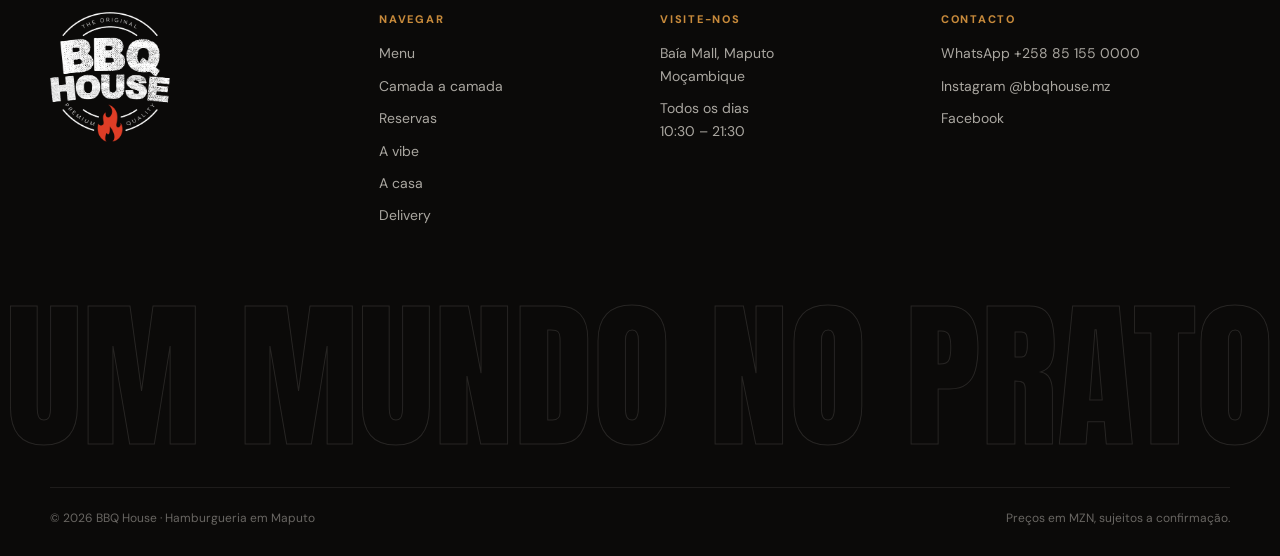
==== commit 271ad7fa: "Mais páginas: menu completo, camada a camada e reservas - menu.html: os 104 pratos do menu publicado" ====
--- a/index.html
+++ b/index.html
@@ -24,13 +24,13 @@
             <img src="assets/brand/logo-dark.png" alt="BBQ House">
           </a>
           <nav class="nav__links" aria-label="Principal">
-            <a href="#menu">Menu</a>
-            <a href="#historia">A nossa história</a>
+            <a href="menu.html">Menu</a>
+            <a href="camadas.html">Camadas</a>
             <a href="#vibe">A vibe</a>
-            <a href="#delivery">Delivery</a>
+            <a href="#historia">A casa</a>
             <a href="#contacto">Contacto</a>
           </nav>
-          <a class="btn-menu" href="#reservas">
+          <a class="btn-menu" href="reservas.html">
             Reservar
             <svg viewBox="0 0 24 24" aria-hidden="true"><path d="M4 6h16v14H4z M4 10h16 M8 3v5 M16 3v5"/></svg>
           </a>
@@ -60,6 +60,7 @@
         <span class="copy__label" data-anim>Ingredientes</span>
         <ul class="copy__ingredients" data-anim id="ingredients"></ul>
         <div class="copy__buy" data-anim>
+          <button class="btn-layers" id="btn-layers" type="button" aria-pressed="false"><svg viewBox="0 0 24 24" aria-hidden="true"><path d="M4 7h16 M6 12h12 M4 17h16"/></svg><span>Ver camadas</span></button>
           <a class="btn-order" id="order" href="https://wa.me/258851550000" target="_blank" rel="noopener">Encomendar</a>
           <span class="copy__price" id="price">750 <small>MZN</small></span>
         </div>
@@ -94,7 +95,7 @@
             <svg viewBox="0 0 24 24"><path d="M9 6l6 6-6 6"/></svg>
           </button>
         </div>
-        <a class="bar__link" href="#menu">Menu completo
+        <a class="bar__link" href="menu.html">Menu completo
           <svg viewBox="0 0 24 24" aria-hidden="true"><path d="M9 6l6 6-6 6"/></svg>
         </a>
       </div>
@@ -118,8 +119,8 @@
           </div>
           <p class="zoom__line">Quanto mais perto, mais difícil fica resistir.</p>
           <div class="zoom__cta">
-            <a class="btn-order btn-order--red" href="#reservas">Reservar mesa</a>
-            <a class="btn-ghost" href="#menu">Ver o menu</a>
+            <a class="btn-order btn-order--red" href="reservas.html">Reservar mesa</a>
+            <a class="btn-ghost" href="menu.html">Ver o menu</a>
           </div>
           <div class="zoom__bar" aria-hidden="true"><i id="zoom-bar"></i></div>
         </div>
@@ -129,32 +130,6 @@
           <img src="assets/img/zoom/z3.webp" alt="" class="zoom__img" aria-hidden="true">
           <img src="assets/img/zoom/z4.webp" alt="" class="zoom__img" aria-hidden="true">
           <span class="zoom__corner zoom__corner--tl"></span><span class="zoom__corner zoom__corner--br"></span>
-        </div>
-      </div>
-    </div>
-  </section>
-
-  <!-- CAMADA A CAMADA: o scroll separa os ingredientes, pausa e volta a montar -->
-  <section class="story" id="story" aria-label="Korean Chicken camada a camada">
-    <div class="story__sticky">
-      <div class="story__light" aria-hidden="true"></div>
-      <img class="deco d-rosemary" src="assets/img/deco/rosemary.webp" alt="" aria-hidden="true" data-depth="0.6" data-rot="-30">
-      <img class="deco d-sesame1" src="assets/img/deco/garlic.webp" alt="" aria-hidden="true" data-depth="1.4" data-rot="120">
-      <img class="deco d-sesame2" src="assets/img/deco/garlic.webp" alt="" aria-hidden="true" data-depth="0.9" data-rot="-80">
-      <img class="deco d-pepper1" src="assets/img/deco/garlic.webp" alt="" aria-hidden="true" data-depth="1.2">
-      <div class="wrap story__grid">
-        <div class="story__copy">
-          <span class="eyebrow">Camada a camada</span>
-          <h2>Korean<br>Chicken</h2>
-          <p>Desça a página e veja tudo o que vai dentro: cada ingrediente separa-se, mostra a textura e volta ao lugar.</p>
-          <ol class="story__list" id="story-list"></ol>
-          <div class="story__cta" id="story-cta">
-            <a class="btn-order btn-order--red" href="https://wa.me/258851550000?text=Ol%C3%A1%20BBQ%20House!%20Quero%20encomendar%3A%20Korean%20Chicken" target="_blank" rel="noopener">Encomendar</a>
-            <span class="story__price">770 <small>MZN</small></span>
-          </div>
-        </div>
-        <div class="story__stage" id="story-stage">
-          <div class="story__steam" id="story-steam" aria-hidden="true"><i></i><i></i><i></i></div>
         </div>
       </div>
     </div>
@@ -173,49 +148,49 @@
         <p>Hambúrgueres, frango, wings, combos, pizza e muito mais. Preços em MZN.</p>
       </header>
       <div class="mgrid">
-        <a class="mcard card--xl" href="https://bbqhousemoz.com/menu" target="_blank" rel="noopener" data-reveal>
+        <a class="mcard card--xl" href="menu.html#burgers" data-reveal>
           <img src="assets/img/photos/menu-burgers.webp" alt="Hambúrguer de carne da BBQ House" decoding="async" data-parallax>
           <span class="mcard__body"><b>Burgers</b><small>desde 650 MZN</small></span>
         </a>
-        <a class="mcard " href="https://bbqhousemoz.com/menu" target="_blank" rel="noopener" data-reveal>
-          <img src="assets/img/photos/home-wings.webp" alt="Frango frito crocante" decoding="async" data-parallax>
-          <span class="mcard__body"><b>Entradas &amp; wings</b><small>desde 300 MZN</small></span>
-        </a>
-        <a class="mcard " href="https://bbqhousemoz.com/menu" target="_blank" rel="noopener" data-reveal>
+        <a class="mcard " href="menu.html#sides" data-reveal>
+          <img src="assets/img/photos/menu-sides.webp" alt="Loaded Nachos" decoding="async" data-parallax>
+          <span class="mcard__body"><b>Para partilhar</b><small>desde 300 MZN</small></span>
+        </a>
+        <a class="mcard " href="menu.html#sandwiches" data-reveal>
           <img src="assets/img/photos/menu-sandwiches.webp" alt="Sanduíche de frango crocante" decoding="async" data-parallax>
-          <span class="mcard__body"><b>Sanduíches</b><small>desde 700 MZN</small></span>
-        </a>
-        <a class="mcard card--wide" href="https://bbqhousemoz.com/menu" target="_blank" rel="noopener" data-reveal>
+          <span class="mcard__body"><b>Sandes</b><small>desde 700 MZN</small></span>
+        </a>
+        <a class="mcard card--wide" href="menu.html#combos" data-reveal>
           <img src="assets/img/photos/menu-combos.webp" alt="Combo com hambúrgueres e batatas" decoding="async" data-parallax>
           <span class="mcard__body"><b>Combos</b><small>desde 1,300 MZN</small></span>
         </a>
-        <a class="mcard " href="https://bbqhousemoz.com/menu" target="_blank" rel="noopener" data-reveal>
+        <a class="mcard " href="menu.html#mains" data-reveal>
           <img src="assets/img/photos/menu-mains.webp" alt="Prato principal servido em chapa" decoding="async" data-parallax>
           <span class="mcard__body"><b>Pratos</b><small>desde 1,350 MZN</small></span>
         </a>
-        <a class="mcard " href="https://bbqhousemoz.com/menu" target="_blank" rel="noopener" data-reveal>
+        <a class="mcard " href="menu.html#eataly" data-reveal>
           <img src="assets/img/photos/menu-eataly.webp" alt="Massa com molho cremoso" decoding="async" data-parallax>
           <span class="mcard__body"><b>Pizza &amp; pasta</b><small>desde 900 MZN</small></span>
         </a>
-        <a class="mcard " href="https://bbqhousemoz.com/menu" target="_blank" rel="noopener" data-reveal>
+        <a class="mcard " href="menu.html#kids" data-reveal>
           <img src="assets/img/photos/menu-kids.webp" alt="Mini hambúrgueres e nuggets" decoding="async" data-parallax>
           <span class="mcard__body"><b>Kids</b><small>desde 550 MZN</small></span>
         </a>
-        <a class="mcard " href="https://bbqhousemoz.com/menu" target="_blank" rel="noopener" data-reveal>
+        <a class="mcard " href="menu.html#salads" data-reveal>
           <img src="assets/img/photos/menu-salads.webp" alt="Salada da casa" decoding="async" data-parallax>
           <span class="mcard__body"><b>Saladas</b><small>desde 750 MZN</small></span>
         </a>
-        <a class="mcard " href="https://bbqhousemoz.com/menu" target="_blank" rel="noopener" data-reveal>
+        <a class="mcard " href="menu.html#desserts" data-reveal>
           <img src="assets/img/photos/menu-desserts.webp" alt="Cookie pan com gelado" decoding="async" data-parallax>
           <span class="mcard__body"><b>Sobremesas</b><small>desde 550 MZN</small></span>
         </a>
-        <a class="mcard card--wide" href="https://bbqhousemoz.com/menu" target="_blank" rel="noopener" data-reveal>
+        <a class="mcard card--wide" href="menu.html#drinks" data-reveal>
           <img src="assets/img/photos/menu-drinks.webp" alt="Bebida da casa" decoding="async" data-parallax>
           <span class="mcard__body"><b>Bebidas</b><small>desde 70 MZN</small></span>
         </a>
       </div>
       <div class="menu__more" data-reveal>
-        <a class="btn-ghost" href="https://bbqhousemoz.com/menu" target="_blank" rel="noopener">Ver menu completo
+        <a class="btn-ghost" href="menu.html">Ver o menu completo
           <svg viewBox="0 0 24 24" aria-hidden="true"><path d="M5 12h14M13 6l6 6-6 6"/></svg></a>
       </div>
     </div>
@@ -312,79 +287,19 @@
     </div>
   </section>
 
-  <!-- RESERVAS -->
-  <section class="reserve" id="reservas" aria-labelledby="reserve-title">
+
+  <!-- CHAMADAS: camadas + reservas (páginas próprias) -->
+  <section class="mcta mcta--home">
     <img class="deco d-tongs" src="assets/img/deco/tongs.webp" alt="" aria-hidden="true" data-depth="0.8" data-rot="-24" data-pop>
     <img class="deco d-fork" src="assets/img/deco/fork.webp" alt="" aria-hidden="true" data-depth="1.1" data-rot="22" data-pop>
-    <img class="deco d-chili2" src="assets/img/deco/chili.webp" alt="" aria-hidden="true" data-depth="1.4" data-rot="60">
-    <div class="wrap reserve__grid">
-      <div class="reserve__intro" data-reveal>
-        <span class="eyebrow">Reservas</span>
-        <h2 id="reserve-title">Guarda a tua mesa</h2>
-        <p>Escolhe o dia, a hora e quantas pessoas vêm. Enviamos o pedido pelo WhatsApp e a equipa confirma a tua reserva.</p>
-        <ul class="reserve__facts">
-          <li><b>Baía Mall, Maputo</b><span>Todos os dias, 10:30 – 21:30</span></li>
-          <li><b>Grupos grandes</b><span>Acima de 12 pessoas, falamos contigo para preparar a mesa.</span></li>
-        </ul>
-      </div>
-
-      <form class="rform" id="rform" novalidate data-reveal>
-        <div class="rform__step" data-step="1">
-          <span class="rform__label">Quantas pessoas?</span>
-          <div class="rform__people" role="group" aria-label="Número de pessoas">
-            <button type="button" class="pbtn" data-delta="-1" aria-label="Menos uma pessoa">−</button>
-            <output id="r-people" aria-live="polite">2</output>
-            <button type="button" class="pbtn" data-delta="1" aria-label="Mais uma pessoa">+</button>
-          </div>
-        </div>
-
-        <div class="rform__step">
-          <span class="rform__label">Dia</span>
-          <div class="rform__days" id="r-days" role="radiogroup" aria-label="Dia da reserva"></div>
-        </div>
-
-        <div class="rform__step">
-          <span class="rform__label">Hora</span>
-          <div class="rform__times" id="r-times" role="radiogroup" aria-label="Hora da reserva"></div>
-        </div>
-
-        <div class="rform__step">
-          <span class="rform__label">Ocasião <small>(opcional)</small></span>
-          <div class="rform__chips" id="r-occasion" role="radiogroup" aria-label="Ocasião">
-            <button type="button" class="chip" data-v="Aniversário">Aniversário</button>
-            <button type="button" class="chip" data-v="Encontro">Encontro</button>
-            <button type="button" class="chip" data-v="Família">Família</button>
-            <button type="button" class="chip" data-v="Amigos">Amigos</button>
-            <button type="button" class="chip" data-v="Trabalho">Trabalho</button>
-          </div>
-        </div>
-
-        <div class="rform__row">
-          <label class="field"><span>Nome</span><input id="r-name" name="name" autocomplete="name" required placeholder="O teu nome"></label>
-          <label class="field"><span>Telefone</span><input id="r-phone" name="phone" type="tel" autocomplete="tel" required placeholder="+258 8x xxx xxxx"></label>
-        </div>
-        <label class="field"><span>Notas <small>(opcional)</small></span><textarea id="r-notes" rows="2" placeholder="Cadeira de bebé, alergias, bolo de aniversário…"></textarea></label>
-
-        <p class="rform__error" id="r-error" role="alert"></p>
-        <button class="btn-order btn-order--red btn-lg rform__submit" type="submit">Pedir reserva</button>
-      </form>
-
-      <div class="rdone" id="rdone" hidden tabindex="-1">
-        <span class="rdone__tick" aria-hidden="true"><svg viewBox="0 0 24 24"><path d="M5 12.5l4.5 4.5L19 7.5"/></svg></span>
-        <span class="eyebrow">Pedido pronto</span>
-        <h3>Até já, <span id="d-name"></span>!</h3>
-        <dl class="rdone__sum">
-          <div><dt>Dia</dt><dd id="d-day"></dd></div>
-          <div><dt>Hora</dt><dd id="d-time"></dd></div>
-          <div><dt>Pessoas</dt><dd id="d-people"></dd></div>
-        </dl>
-        <p>Falta um passo: envia o pedido pelo WhatsApp. A reserva fica confirmada quando a equipa responder.</p>
-        <div class="rdone__actions">
-          <a class="btn-order btn-order--red btn-lg" id="d-wa" target="_blank" rel="noopener">Enviar pelo WhatsApp</a>
-          <button class="btn-ghost" type="button" id="d-ics">Adicionar ao calendário</button>
-          <button class="rdone__edit" type="button" id="d-edit">Alterar pedido</button>
-        </div>
-      </div>
+    <div class="wrap mcta__grid">
+      <a class="mcta__card mcta__card--img" href="camadas.html" data-reveal>
+        <img src="assets/img/dishes/korean-chicken.webp" alt="" aria-hidden="true">
+        <span class="eyebrow">Camada a camada</span><b>Vê o que vai dentro de cada hambúrguer</b><span class="btn-ghost">Abrir <svg viewBox="0 0 24 24" aria-hidden="true"><path d="M5 12h14M13 6l6 6-6 6"/></svg></span>
+      </a>
+      <a class="mcta__card mcta__card--red" href="reservas.html" data-reveal>
+        <span class="eyebrow">Reservas</span><b>Guarda a tua mesa no Baía Mall</b><span>Escolhe o dia, a hora e quantas pessoas vêm. Confirmamos pelo WhatsApp.</span><span class="btn-ghost">Reservar mesa <svg viewBox="0 0 24 24" aria-hidden="true"><path d="M5 12h14M13 6l6 6-6 6"/></svg></span>
+      </a>
     </div>
   </section>
 
@@ -408,7 +323,7 @@
       <img class="footer__logo" src="assets/brand/logo-white.png" alt="BBQ House" loading="lazy">
       <nav class="footer__col" aria-label="Rodapé">
         <span class="eyebrow">Navegar</span>
-        <a href="#menu">Menu</a><a href="#reservas">Reservas</a><a href="#vibe">A vibe</a><a href="#story">Camada a camada</a><a href="#historia">A casa</a><a href="#delivery">Delivery</a>
+        <a href="menu.html">Menu</a><a href="camadas.html">Camada a camada</a><a href="reservas.html">Reservas</a><a href="#vibe">A vibe</a><a href="#historia">A casa</a><a href="#delivery">Delivery</a>
       </nav>
       <div class="footer__col" id="localizacao">
         <span class="eyebrow">Visite-nos</span>
@@ -436,15 +351,16 @@
       <button class="mnav__close" id="mnav-close" type="button" aria-label="Fechar menu">×</button>
     </div>
     <nav aria-label="Menu">
-      <a href="#menu">Menu</a><a href="#reservas">Reservas</a><a href="#vibe">A vibe</a><a href="#historia">A casa</a><a href="#delivery">Delivery</a><a href="#contacto">Contacto</a>
+      <a href="menu.html">Menu</a><a href="camadas.html">Camadas</a><a href="reservas.html">Reservas</a><a href="#vibe">A vibe</a><a href="#historia">A casa</a><a href="#contacto">Contacto</a>
     </nav>
     <a class="btn-order btn-order--red btn-lg" href="https://wa.me/258851550000" target="_blank" rel="noopener">WhatsApp +258 85 155 0000</a>
   </div>
 
-  <a class="fab" id="fab" href="#reservas"><svg viewBox="0 0 24 24" aria-hidden="true"><path d="M4 6h16v14H4z M4 10h16 M8 3v5 M16 3v5"/></svg>Reservar mesa</a>
+  <a class="fab" id="fab" href="reservas.html"><svg viewBox="0 0 24 24" aria-hidden="true"><path d="M4 6h16v14H4z M4 10h16 M8 3v5 M16 3v5"/></svg>Reservar mesa</a>
 
   <script src="assets/vendor/gsap.min.js"></script>
   <script src="assets/vendor/ScrollTrigger.min.js"></script>
+  <script src="js/layers.js"></script>
   <script src="js/main.js"></script>
   <script src="js/extras.js"></script>
 </body>
--- a/css/style.css
+++ b/css/style.css
@@ -94,7 +94,14 @@
   display: grid; place-items: center; font-size: 15px;
 }
 .copy__ingredients li.more { background: var(--red); color: var(--white); font-size: 10px; font-weight: 800; }
-.copy__buy { display: flex; align-items: center; gap: 28px; margin-top: 34px; }
+.copy__buy { display: flex; flex-wrap: wrap; align-items: center; gap: 14px 22px; margin-top: 34px; }
+.btn-layers {
+  display: inline-flex; align-items: center; gap: 10px; padding: 12px 18px; border-radius: 6px; border: 1.5px solid var(--charcoal);
+  font-size: 11px; font-weight: 800; letter-spacing: .08em; text-transform: uppercase; transition: background .2s, color .2s, transform .2s;
+}
+.btn-layers svg { font-size: 15px; }
+.btn-layers:hover { transform: translateY(-2px); }
+.btn-layers[aria-pressed="true"] { background: var(--charcoal); color: var(--white); }
 .btn-order {
   display: inline-block; background: var(--charcoal); color: var(--white); border-radius: 6px;
   font-size: 11px; font-weight: 800; letter-spacing: .08em; text-transform: uppercase; padding: 13px 22px;
@@ -304,7 +311,7 @@
 
 /* ---------- ILUSTRAÇÕES (decoração animada pelo scroll) ---------- */
 .deco { position: absolute; z-index: 1; pointer-events: none; user-select: none; will-change: transform; filter: drop-shadow(0 18px 22px rgba(0,0,0,.45)); }
-.menu, .house, .reserve, .vibe__pin, .story__sticky { position: relative; }
+.menu, .house, .reserve, .vibe__pin { position: relative; }
 .menu > .wrap, .house > .wrap, .reserve > .wrap { position: relative; z-index: 2; }
 .d-rosemary { width: 70px; left: 4%; top: 12%; }
 .d-sesame1 { width: 34px; left: 46%; top: 16%; }
@@ -449,6 +456,186 @@
 .mnav nav a { font-family: var(--title); font-size: 48px; text-transform: uppercase; line-height: 1.1; }
 .nav__burger { position: relative; z-index: 90; }
 .nav__burger[aria-expanded="true"] span { background: var(--cream) !important; }
+
+
+/* ======================================================================
+   SUBPÁGINAS (menu, camadas, reservas)
+   ====================================================================== */
+body.sub { background: var(--charcoal); color: var(--cream); }
+.sr { position: absolute; width: 1px; height: 1px; overflow: hidden; clip: rect(0 0 0 0); white-space: nowrap; }
+.snav { position: fixed; z-index: 70; top: 0; left: 0; right: 0; background: rgba(18,16,14,.94); border-bottom: 1px solid rgba(246,241,233,.07); }
+.snav__in { width: min(1280px, 100% - 32px); margin: 0 auto; height: 76px; display: flex; align-items: center; gap: 28px; }
+.snav__logo img { height: 50px; width: auto; }
+.snav__links { display: flex; gap: 26px; margin-left: 20px; }
+.snav__links a { font-size: 11px; font-weight: 800; letter-spacing: .08em; text-transform: uppercase; color: rgba(246,241,233,.7); position: relative; transition: color .2s; }
+.snav__links a:hover, .snav__links a[aria-current="page"] { color: var(--cream); }
+.snav__links a[aria-current="page"]::after { content: ''; position: absolute; left: 0; right: 0; bottom: -8px; height: 2px; background: var(--red); }
+.snav__phone { margin-left: auto; font-weight: 800; font-size: 14px; }
+.snav .btn-menu { margin-left: 0; }
+.snav .nav__burger span { background: var(--cream); }
+
+.page-hero { position: relative; overflow: hidden; padding: 170px 0 90px; }
+.page-hero__light { position: absolute; inset: 0; pointer-events: none;
+  background: radial-gradient(55% 70% at 75% 40%, rgba(199,138,59,.28), transparent 65%), radial-gradient(40% 50% at 10% 90%, rgba(217,52,37,.12), transparent 70%); }
+.page-hero h1 { font-family: var(--title); font-weight: 400; text-transform: uppercase; font-size: clamp(72px, 11vw, 180px); line-height: .88; margin: 16px 0 22px; }
+.page-hero p { max-width: 520px; color: rgba(246,241,233,.7); line-height: 1.65; font-size: 16px; }
+.page-hero .wrap { position: relative; z-index: 2; }
+
+/* --- Menu: topo --- */
+.mhero { padding-bottom: 70px; }
+.mhero__grid { display: grid; grid-template-columns: 1fr 1fr; align-items: center; gap: 40px; }
+.mhero__cta { display: flex; flex-wrap: wrap; gap: 12px; margin-top: 30px; }
+.mhero__facts { list-style: none; display: flex; gap: 34px; margin-top: 40px; }
+.mhero__facts b { display: block; font-family: var(--title); font-weight: 400; font-size: 40px; color: var(--amber); line-height: 1; }
+.mhero__facts span { font-size: 12px; color: rgba(246,241,233,.55); }
+.mhero__stage { position: relative; height: 460px; }
+.mhero__dish { position: absolute; filter: drop-shadow(0 40px 40px rgba(0,0,0,.6)); will-change: transform; }
+.mhero__dish--a { width: 72%; right: 4%; top: 0; }
+.mhero__dish--b { width: 58%; left: 0; bottom: -10px; }
+.d-mh-flame { width: 80px; left: 46%; top: 120px; z-index: 1; }
+.d-mh-chili { width: 170px; right: 3%; bottom: 30px; z-index: 3; }
+.d-mh-herb { width: 60px; left: 3%; top: 26%; }
+
+/* --- Menu: barra de categorias --- */
+.mbar { position: sticky; top: 76px; z-index: 40; background: rgba(18,16,14,.96); border-top: 1px solid rgba(246,241,233,.07); border-bottom: 1px solid rgba(246,241,233,.07); }
+.mbar__in { display: flex; align-items: center; gap: 20px; height: 64px; }
+.mchips { flex: 1; display: flex; gap: 6px; overflow-x: auto; scrollbar-width: none; -webkit-mask-image: linear-gradient(90deg, #000 92%, transparent); mask-image: linear-gradient(90deg, #000 92%, transparent); }
+.mchips::-webkit-scrollbar { display: none; }
+.mchips a { flex: none; padding: 9px 15px; border-radius: 999px; font-size: 12px; font-weight: 800; letter-spacing: .04em; color: rgba(246,241,233,.65); border: 1.5px solid transparent; transition: color .2s, border-color .2s, background .2s; }
+.mchips a:hover { color: var(--cream); }
+.mchips a.is-on { color: var(--charcoal); background: var(--amber); }
+.mchips a[hidden] { display: none; }
+.msearch { flex: none; display: flex; align-items: center; gap: 8px; width: 240px; background: #1f1915; border: 1.5px solid rgba(246,241,233,.1); border-radius: 999px; padding: 0 14px; color: rgba(246,241,233,.5); }
+.msearch:focus-within { border-color: var(--amber); }
+.msearch input { flex: 1; min-width: 0; background: none; border: 0; color: var(--cream); font: inherit; font-size: 14px; padding: 10px 0; outline: none; }
+
+/* --- Menu: categorias --- */
+.mcat { padding: 90px 0 40px; scroll-margin-top: 140px; }
+.mcat[hidden] { display: none; }
+.mcat__grid { display: grid; grid-template-columns: 5fr 7fr; gap: 64px; align-items: start; }
+.mcat__photo { position: sticky; top: 164px; margin: 0; border-radius: 18px; overflow: hidden; aspect-ratio: 4 / 5; background: #1d1916; }
+.mcat__photo img { position: absolute; inset: -8% 0; width: 100%; height: 116%; object-fit: cover; will-change: transform; }
+.mcat__photo::after { content: ''; position: absolute; inset: 0; background: linear-gradient(180deg, transparent 55%, rgba(18,16,14,.85)); }
+.mcat__idx { position: absolute; z-index: 2; left: 22px; top: 18px; font-family: var(--title); font-size: 64px; color: var(--cream); opacity: .9; line-height: 1; text-shadow: 0 4px 20px rgba(0,0,0,.5); }
+.mcat__photo figcaption { position: absolute; z-index: 2; left: 22px; bottom: 20px; font-size: 11px; font-weight: 800; letter-spacing: .14em; text-transform: uppercase; color: var(--amber); }
+.mcat__body h2 { font-size: clamp(54px, 6vw, 96px); margin: 10px 0 10px; }
+.mcat__note { color: rgba(246,241,233,.6); margin-bottom: 10px; }
+.mgroup { font-family: var(--body); font-size: 12px; font-weight: 800; letter-spacing: .16em; text-transform: uppercase; color: var(--amber); margin: 34px 0 4px; display: flex; align-items: center; gap: 14px; }
+.mgroup::after { content: ''; flex: 1; height: 1px; background: rgba(199,138,59,.3); }
+.mgroup[hidden], .dishes[hidden], [data-s][hidden] { display: none !important; }
+.dishes { list-style: none; margin-top: 10px; }
+.dish { padding: 20px 0; border-bottom: 1px solid rgba(246,241,233,.08); }
+.dish__head { display: flex; align-items: baseline; gap: 12px; }
+.dish h4 { font-family: var(--title); font-weight: 400; text-transform: uppercase; font-size: 26px; letter-spacing: .01em; line-height: 1.05; }
+.dish__dots { flex: 1; border-bottom: 2px dotted rgba(246,241,233,.18); transform: translateY(-6px); min-width: 20px; }
+.dish__price { font-family: var(--title); font-size: 24px; color: var(--amber); white-space: nowrap; display: inline-flex; gap: 14px; align-items: baseline; }
+.dish__price small { font-family: var(--body); font-size: 10px; font-weight: 800; letter-spacing: .1em; text-transform: uppercase; color: rgba(246,241,233,.5); margin-right: 5px; }
+.dish__price s { font-family: var(--body); font-size: 13px; color: rgba(246,241,233,.4); }
+.dish p { margin-top: 6px; color: rgba(246,241,233,.62); font-size: 14px; line-height: 1.55; max-width: 560px; }
+.dish__foot { display: flex; flex-wrap: wrap; align-items: center; gap: 8px; margin-top: 12px; }
+.dish__adds { margin-left: auto; display: flex; gap: 6px; flex-wrap: wrap; }
+.add {
+  display: inline-flex; align-items: center; gap: 6px; padding: 7px 12px; border-radius: 999px; border: 1.5px solid rgba(246,241,233,.16);
+  font-size: 11px; font-weight: 800; letter-spacing: .05em; transition: border-color .2s, background .2s, color .2s, transform .2s;
+}
+.add span { font-size: 15px; line-height: 1; color: var(--amber); transition: color .2s; }
+.add:hover { border-color: var(--amber); transform: translateY(-1px); }
+.add.is-added { background: var(--amber); border-color: var(--amber); color: var(--charcoal); }
+.add.is-added span { color: var(--charcoal); }
+.tag { font-size: 10px; font-weight: 800; letter-spacing: .1em; text-transform: uppercase; padding: 4px 8px; border-radius: 4px; }
+.tag--hot { background: rgba(217,52,37,.16); color: #ff7a6b; }
+.tag--save { background: rgba(199,138,59,.18); color: var(--amber); }
+.dish__layers { font-size: 12px; font-weight: 800; color: var(--amber); }
+.dish__layers:hover { text-decoration: underline; }
+.dishes--grid { display: grid; grid-template-columns: 1fr 1fr; column-gap: 34px; }
+.dish--compact { padding: 14px 0; }
+.dish--compact h4 { font-size: 20px; }
+.dish--compact .dish__price { font-size: 20px; }
+.dish--compact .dish__foot { margin-top: 6px; }
+.mcat__extras { margin-top: 22px; padding: 14px 18px; border-radius: 12px; background: #1d1916; color: rgba(246,241,233,.6); font-size: 13px; line-height: 1.6; }
+.feat { display: grid; grid-template-columns: 220px 1fr; gap: 26px; align-items: center; margin: 26px 0 10px; padding: 22px; border-radius: 18px;
+  background: linear-gradient(135deg, #2a1f18, #1a1512); border: 1px solid rgba(199,138,59,.22); }
+.feat__img { position: relative; aspect-ratio: 1; display: grid; place-items: center; }
+.feat--cut .feat__img::before { content: ''; position: absolute; inset: 10%; border-radius: 50%; background: radial-gradient(closest-side, rgba(199,138,59,.45), transparent); }
+.feat--cut img { position: relative; width: 112%; max-width: none; filter: drop-shadow(0 22px 22px rgba(0,0,0,.55)); transition: transform .6s cubic-bezier(.22,.8,.2,1); }
+.feat--photo .feat__img { border-radius: 14px; overflow: hidden; }
+.feat--photo img { width: 100%; height: 100%; object-fit: cover; transition: transform .8s cubic-bezier(.22,.8,.2,1); }
+.feat:hover img { transform: scale(1.06) rotate(-2deg); }
+.feat h4 { font-family: var(--title); font-weight: 400; text-transform: uppercase; font-size: 38px; line-height: 1; margin: 8px 0; }
+.feat p { color: rgba(246,241,233,.66); font-size: 14px; line-height: 1.55; }
+.feat__foot { display: flex; flex-wrap: wrap; align-items: center; gap: 10px; margin-top: 14px; }
+.feat .dish__price { font-size: 32px; }
+.menu-empty { text-align: center; padding: 90px 16px; color: rgba(246,241,233,.6); font-size: 16px; }
+
+/* --- Chamadas (fim de página / home) --- */
+.mcta { padding: 90px 0 110px; position: relative; overflow: hidden; background: var(--charcoal); }
+.mcta__grid { display: grid; grid-template-columns: 1fr 1fr; gap: 18px; position: relative; z-index: 2; }
+.mcta__card { position: relative; overflow: hidden; display: flex; flex-direction: column; align-items: flex-start; gap: 14px; min-height: 260px; padding: 36px; border-radius: 20px;
+  background: linear-gradient(135deg, #2a1f18, #16110e); border: 1px solid rgba(199,138,59,.2); color: var(--cream); transition: transform .4s cubic-bezier(.22,.8,.2,1); }
+.mcta__card:hover { transform: translateY(-4px); }
+.mcta__card b { font-family: var(--title); font-weight: 400; text-transform: uppercase; font-size: clamp(32px, 3.4vw, 50px); line-height: 1; max-width: 420px; }
+.mcta__card > span:not(.eyebrow):not(.btn-ghost) { color: rgba(246,241,233,.75); max-width: 380px; line-height: 1.55; }
+.mcta__card .btn-ghost { margin-top: auto; }
+.mcta__card--red { background: linear-gradient(135deg, #D93425, #8E2A1C); border-color: transparent; }
+.mcta__card--red .eyebrow { color: #ffd9a8; }
+.mcta__card--img { padding-right: 46%; }
+.mcta__card--img img { position: absolute; right: -2%; bottom: 6%; width: 46%; filter: drop-shadow(0 30px 30px rgba(0,0,0,.6)); transition: transform .6s cubic-bezier(.22,.8,.2,1); }
+.mcta__card--img:hover img { transform: rotate(-6deg) scale(1.05); }
+
+/* --- Pedido (carrinho) --- */
+.basket-fab {
+  position: fixed; z-index: 61; left: 50%; bottom: 22px; transform: translate(-50%, 140px); display: inline-flex; align-items: center; gap: 14px;
+  background: var(--amber); color: var(--charcoal); padding: 14px 22px; border-radius: 999px; font-size: 13px; font-weight: 800;
+  box-shadow: 0 18px 40px -12px rgba(0,0,0,.7); transition: transform .5s cubic-bezier(.22,.8,.2,1);
+}
+.basket-fab.is-on { transform: translate(-50%, 0); }
+.basket-fab svg { font-size: 18px; }
+.basket-fab { white-space: nowrap; }
+.basket-fab span:last-child { padding-left: 14px; border-left: 1.5px solid rgba(18,16,14,.25); }
+.fly { position: fixed; z-index: 90; left: 0; top: 0; width: 14px; height: 14px; margin: -7px; border-radius: 50%; background: var(--amber); box-shadow: 0 0 18px rgba(199,138,59,.9); pointer-events: none; }
+.basket { position: fixed; z-index: 85; inset: 0; }
+.basket[hidden] { display: none; }
+.basket__shade { position: absolute; inset: 0; background: rgba(0,0,0,.6); }
+.basket__panel { position: absolute; top: 0; right: 0; bottom: 0; width: min(440px, 100%); background: #1a1512; color: var(--cream); display: flex; flex-direction: column; overflow-y: auto; padding: 26px; }
+.basket__top { display: flex; justify-content: space-between; align-items: center; }
+.basket__top h2 { font-size: 44px; }
+.basket__list { list-style: none; margin: 16px 0; display: grid; gap: 4px; }
+.basket__list li { display: flex; justify-content: space-between; align-items: center; gap: 14px; padding: 12px 0; border-bottom: 1px solid rgba(246,241,233,.08); }
+.basket__list b { display: block; font-size: 15px; }
+.basket__list small { color: var(--amber); font-weight: 700; }
+.basket__empty { color: rgba(246,241,233,.55); font-size: 14px; display: block !important; }
+.qty { display: flex; align-items: center; gap: 10px; background: #12100E; border-radius: 999px; padding: 4px; }
+.qty button { width: 30px; height: 30px; border-radius: 50%; background: #2c241e; font-size: 16px; }
+.qty button:hover { background: var(--red); }
+.qty output { min-width: 2ch; text-align: center; font-weight: 800; }
+.basket__sum { display: flex; justify-content: space-between; align-items: baseline; padding: 6px 0 20px; }
+.basket__sum b { font-family: var(--title); font-size: 34px; color: var(--amber); font-weight: 400; }
+.basket__form { display: grid; gap: 14px; }
+.seg { display: grid; grid-template-columns: 1fr 1fr; background: #12100E; border-radius: 12px; padding: 4px; }
+.seg button { padding: 10px; border-radius: 9px; font-size: 13px; font-weight: 800; color: rgba(246,241,233,.6); }
+.seg button[aria-pressed="true"] { background: var(--amber); color: var(--charcoal); }
+.basket__form .field[hidden] { display: none; }
+.basket__form .btn-order { width: 100%; text-align: center; }
+.basket__form .btn-order:disabled { opacity: .4; cursor: not-allowed; transform: none; }
+.basket__note { font-size: 12px; color: rgba(246,241,233,.5); line-height: 1.5; }
+.basket__note button { color: rgba(246,241,233,.7); text-decoration: underline; font-size: 12px; }
+
+/* --- Camadas: topo + separadores --- */
+.chero { padding-bottom: 60px; }
+.ctabs { display: flex; flex-wrap: wrap; gap: 10px; margin-top: 34px; }
+.ctabs button { display: grid; text-align: left; gap: 2px; padding: 14px 20px; border-radius: 14px; border: 1.5px solid rgba(246,241,233,.14); min-width: 170px; transition: border-color .2s, background .2s, color .2s; }
+.ctabs b { font-family: var(--title); font-weight: 400; font-size: 24px; text-transform: uppercase; }
+.ctabs small { font-size: 12px; color: rgba(246,241,233,.55); font-weight: 700; }
+.ctabs button:hover { border-color: var(--amber); }
+.ctabs button[aria-selected="true"] { background: var(--amber); border-color: var(--amber); color: var(--charcoal); }
+.ctabs button[aria-selected="true"] small { color: rgba(18,16,14,.7); }
+body.sub .story { height: 300vh; }
+
+/* --- Reservas: topo --- */
+.rhero { padding-bottom: 120px; }
+.rhero__bg { position: absolute; inset: 0; width: 100%; height: 100%; object-fit: cover; opacity: .32; }
+.rhero::after { content: ''; position: absolute; inset: 0; background: linear-gradient(180deg, rgba(18,16,14,.2), var(--charcoal) 96%); }
+.reserve--page { padding-top: 40px; background: var(--charcoal); }
 
 /* ---------- RESPONSIVO ---------- */
 @media (max-width: 1100px) {
@@ -484,6 +671,41 @@
   .bar { bottom: 18px; }
   .burger .tag-line { white-space: normal; width: 8em; line-height: 1.15; gap: 6px; }
   .burger .tag-line::before { width: 1.6em; flex: none; }
+  /* subpáginas */
+  .snav__in { height: 66px; }
+  .snav__logo img { height: 42px; }
+  .snav__links, .snav__phone, .snav .btn-menu { display: none; }
+  .snav .nav__burger { display: grid; }
+  .page-hero { padding: 120px 0 60px; }
+  .page-hero h1 { font-size: 64px; }
+  .mhero__grid { grid-template-columns: 1fr; }
+  .mhero__stage { height: 260px; order: -1; }
+  .mhero__facts { gap: 22px; }
+  .mhero__facts b { font-size: 30px; }
+  .mbar { top: 66px; }
+  .mbar__in { flex-direction: column; align-items: stretch; height: auto; padding: 10px 0; gap: 10px; }
+  .msearch { width: 100%; }
+  .mcat { padding: 60px 0 20px; scroll-margin-top: 190px; }
+  .mcat__grid { grid-template-columns: 1fr; gap: 24px; }
+  .mcat__photo { position: relative; top: 0; aspect-ratio: 16 / 10; }
+  .mcat__body h2 { font-size: 52px; }
+  .dish h4 { font-size: 22px; }
+  .dish__price { font-size: 20px; }
+  .dish__adds { margin-left: 0; width: 100%; }
+  .dishes--grid { grid-template-columns: 1fr; }
+  .feat { grid-template-columns: 1fr; padding: 18px; }
+  .feat__img { aspect-ratio: 16 / 10; }
+  .feat--cut img { width: 70%; }
+  .mcta { padding: 60px 0 80px; }
+  .mcta__grid { grid-template-columns: 1fr; }
+  .mcta__card { padding: 26px; min-height: 220px; }
+  .mcta__card--img { padding-right: 26px; padding-bottom: 150px; }
+  .mcta__card--img img { width: 46%; bottom: -8%; }
+  .basket-fab { bottom: 16px; }
+  .ctabs button { min-width: 0; flex: 1 1 40%; padding: 12px 14px; }
+  .ctabs b { font-size: 20px; }
+  .btn-layers { display: none; }
+  .d-rosemary, .d-sesame1 { display: none; }
   /* texto e comida em áreas distintas */
   .story { height: 300vh; }
   .story__grid { grid-template-columns: 1fr; grid-template-rows: auto 1fr; align-items: start; padding-top: 70px; gap: 0; }
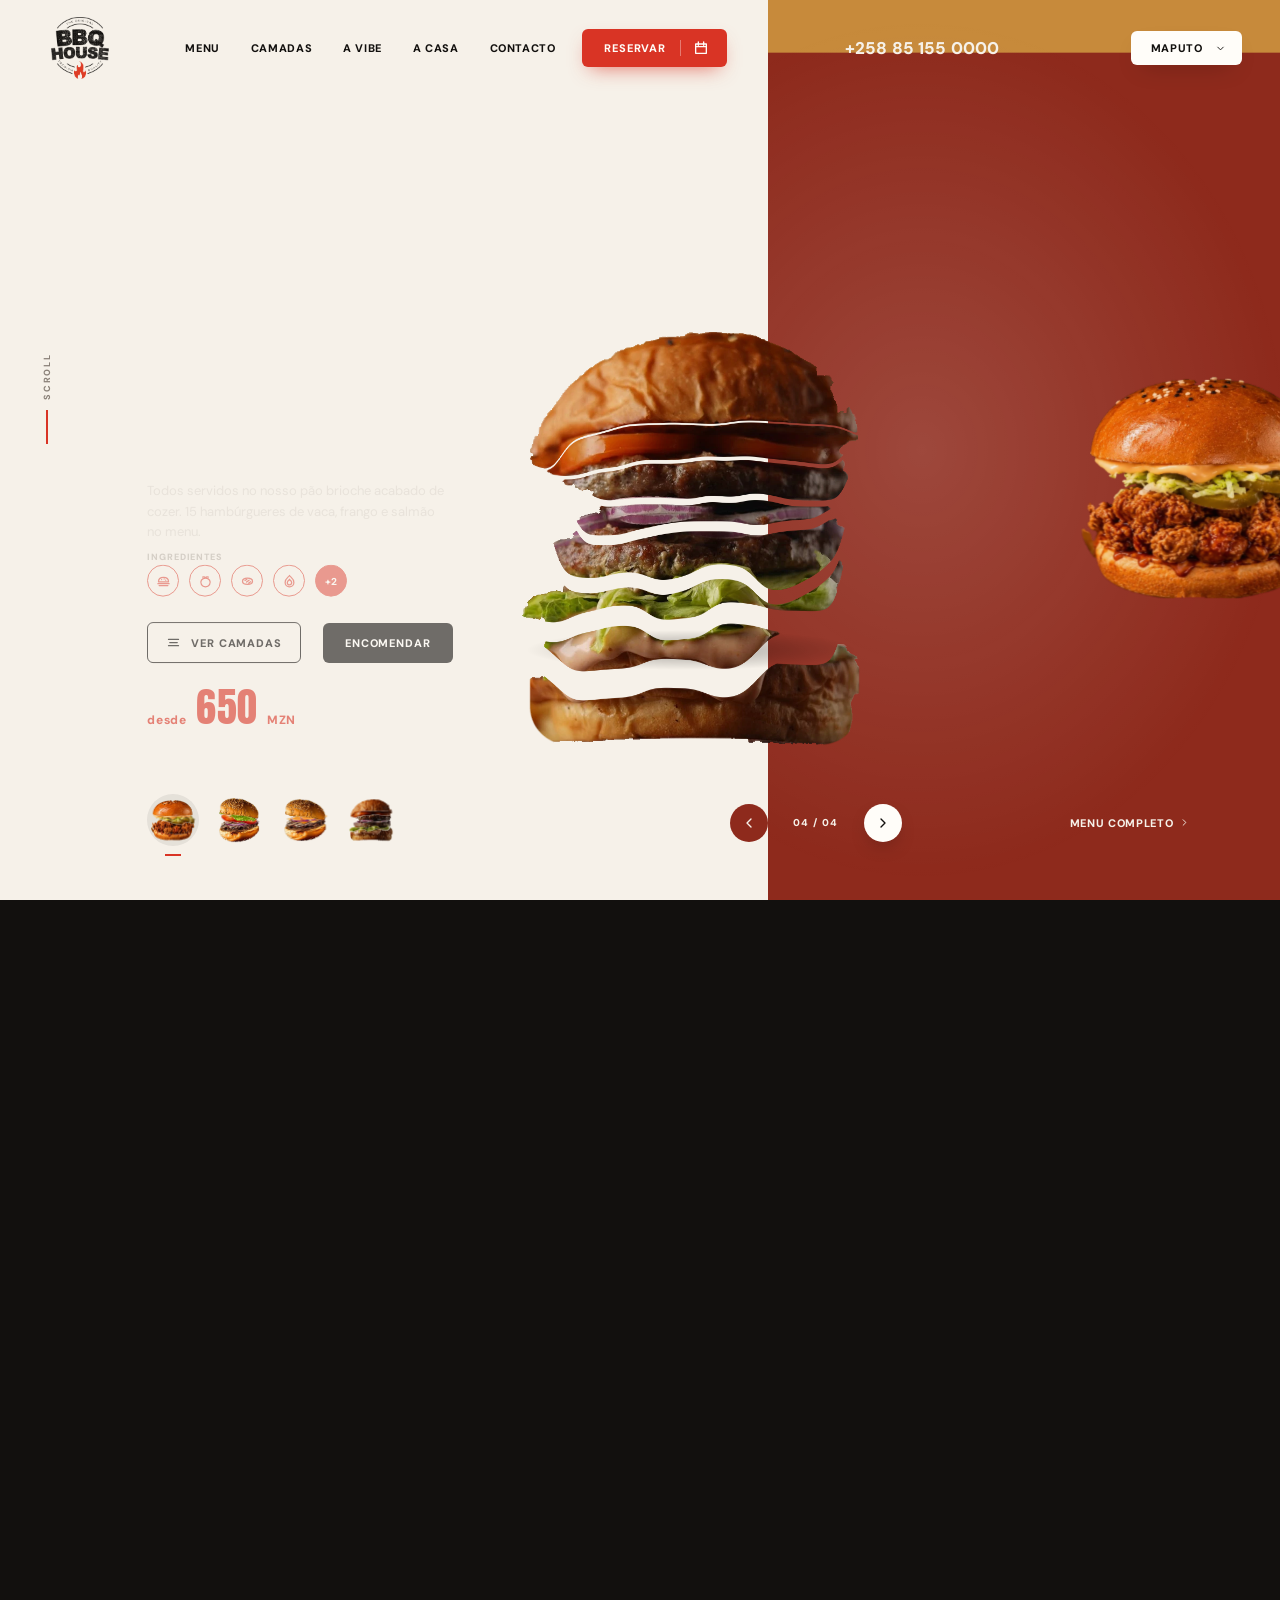
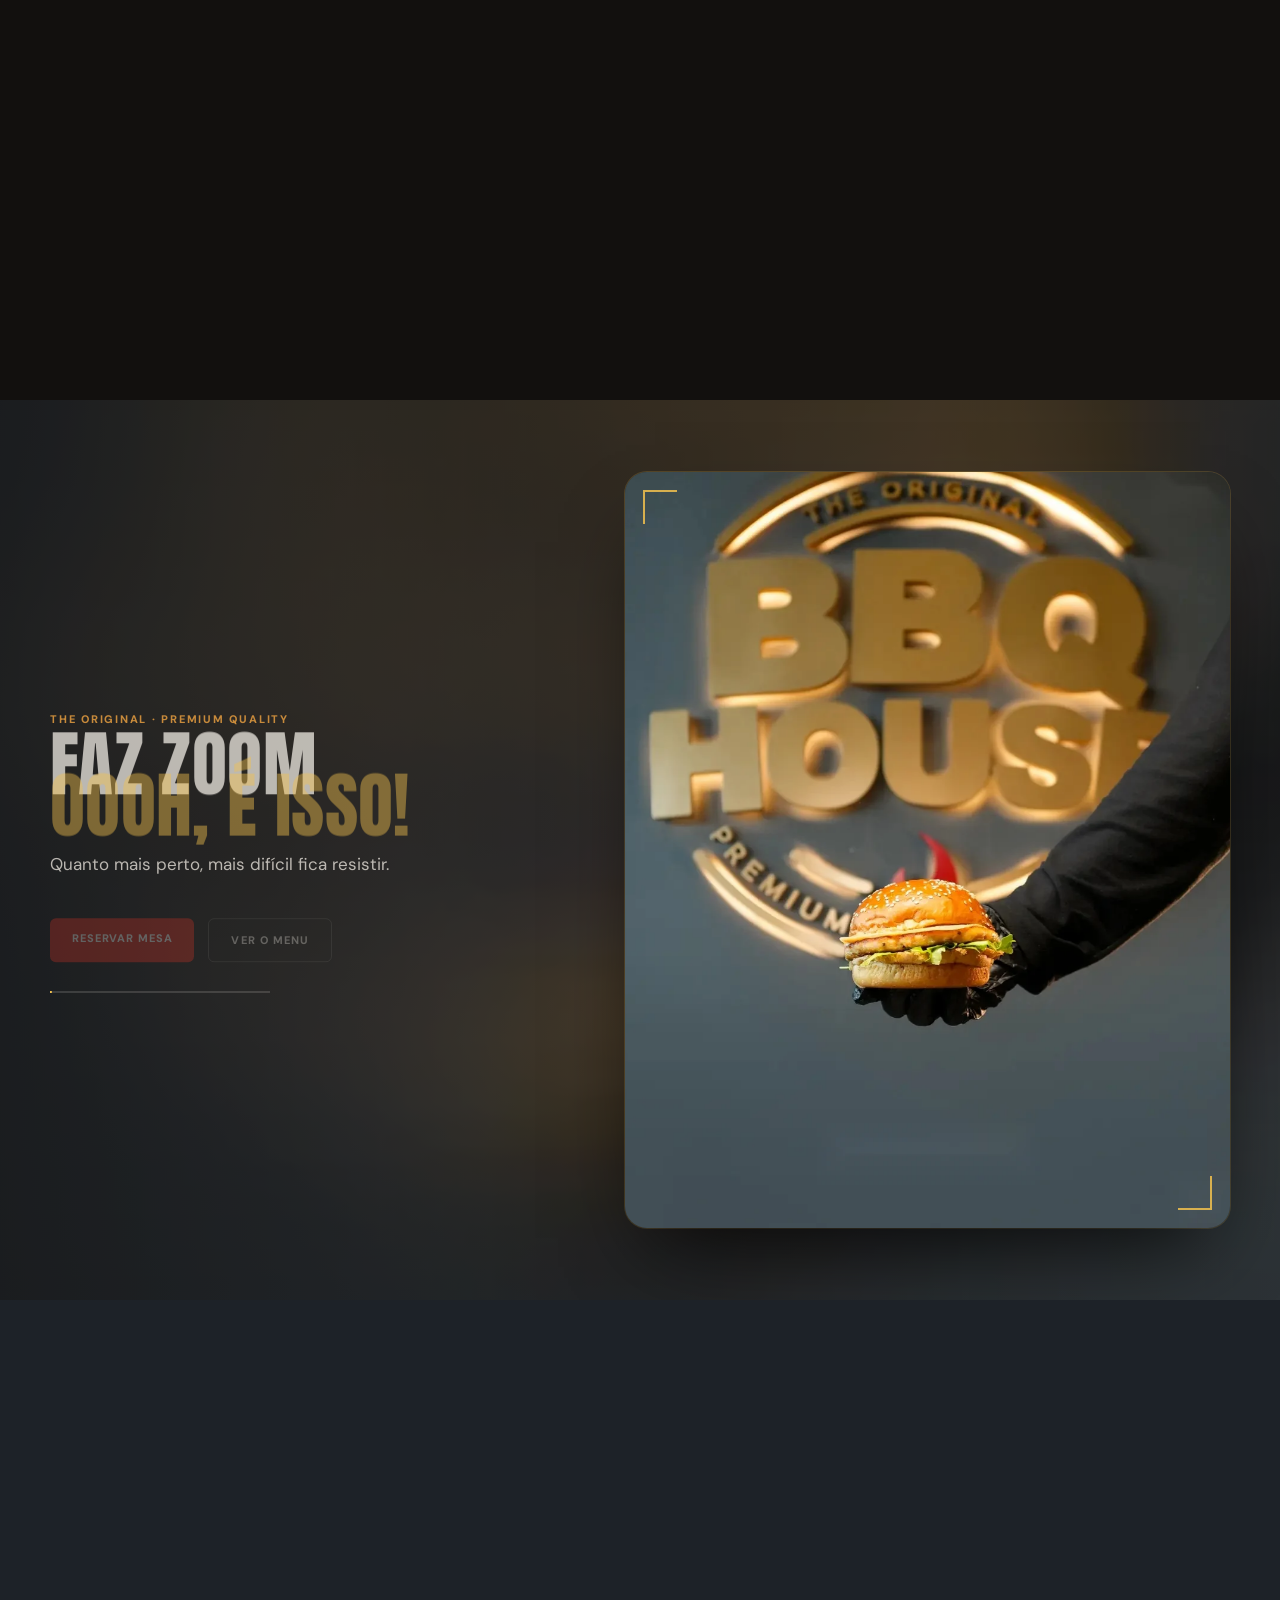
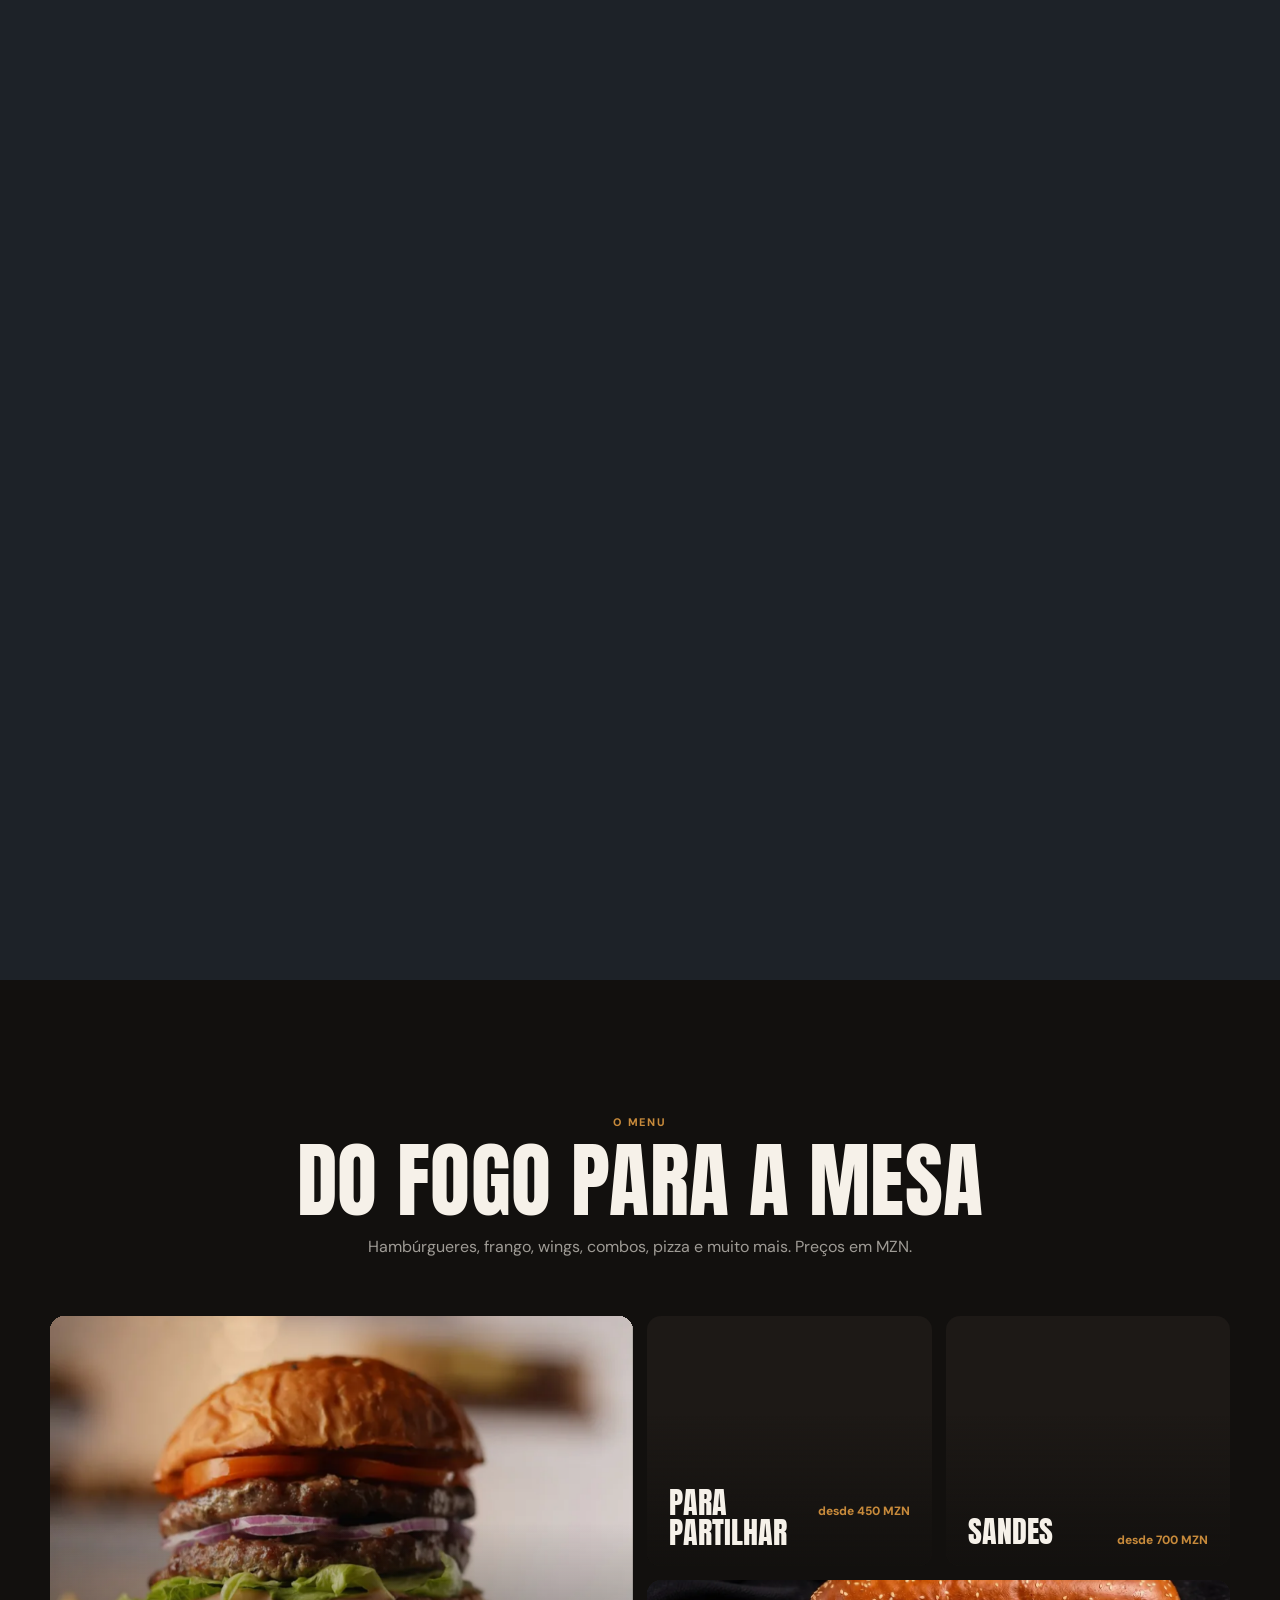
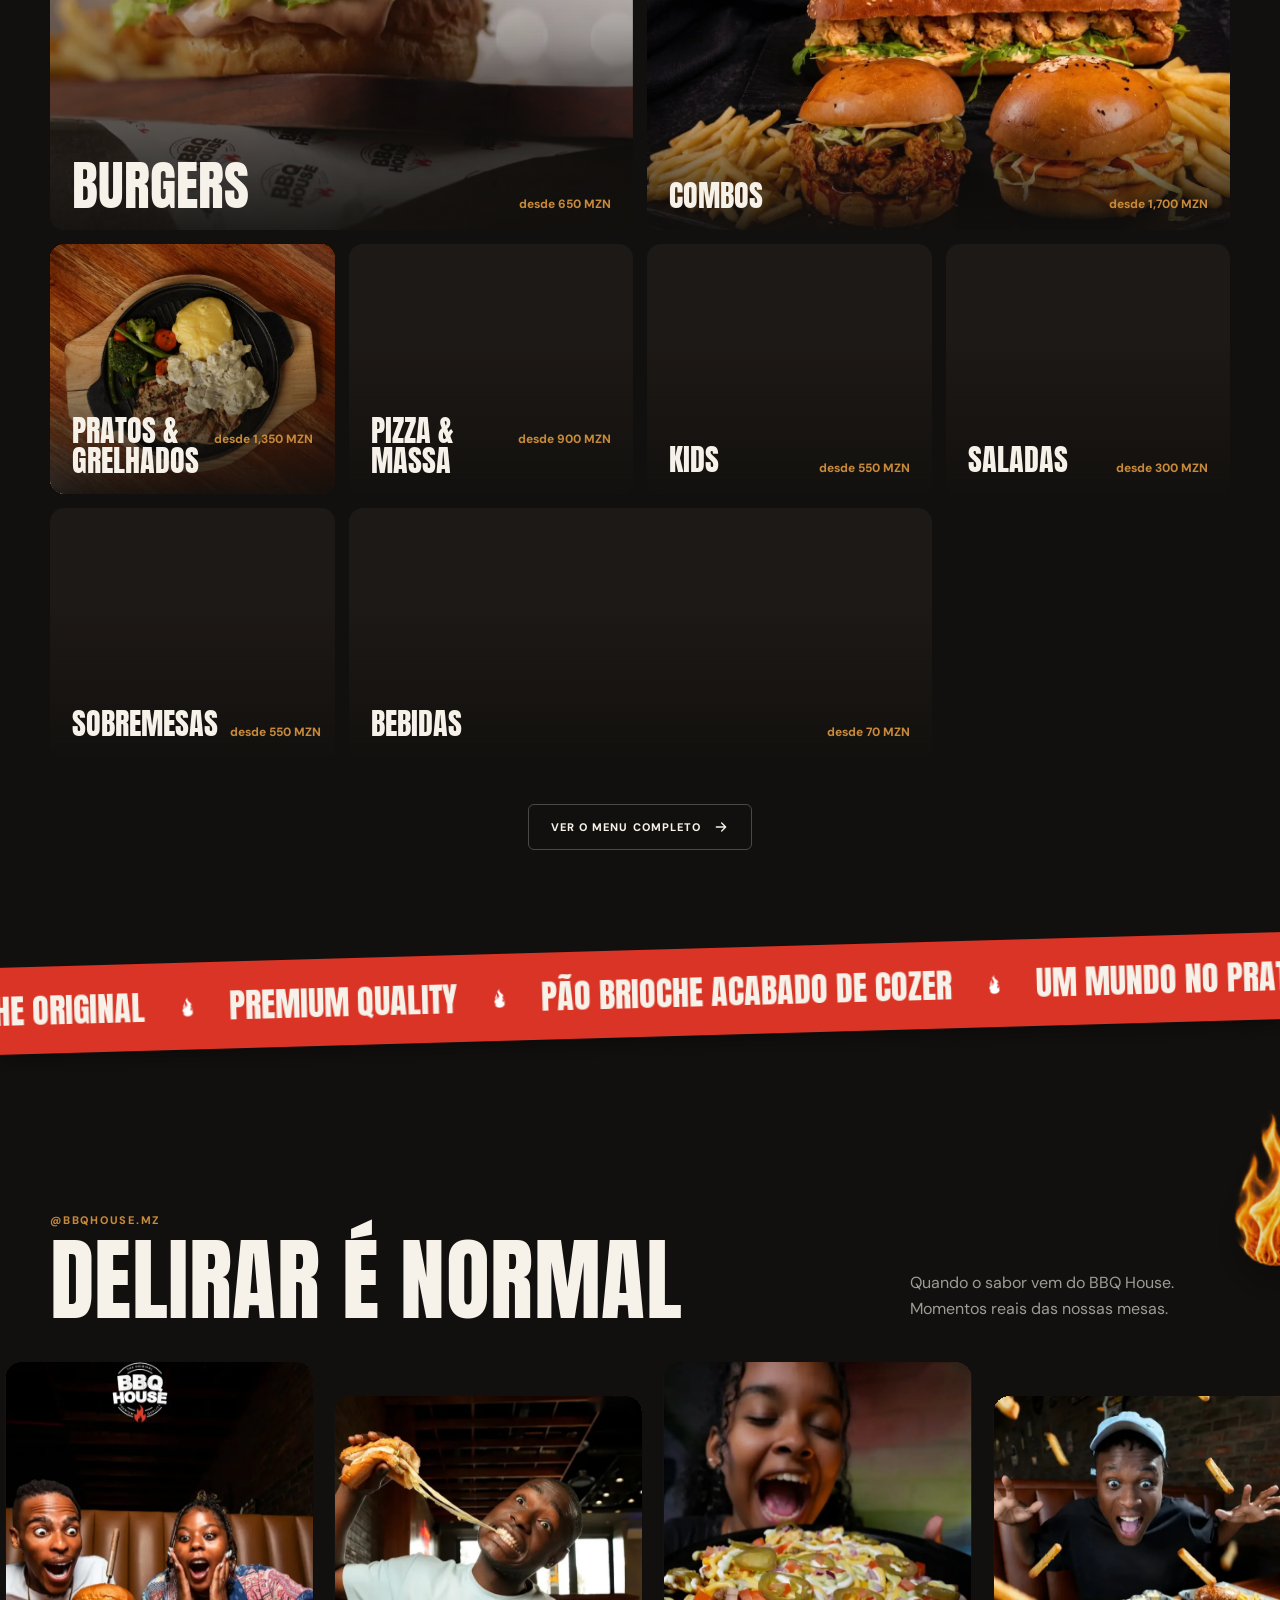
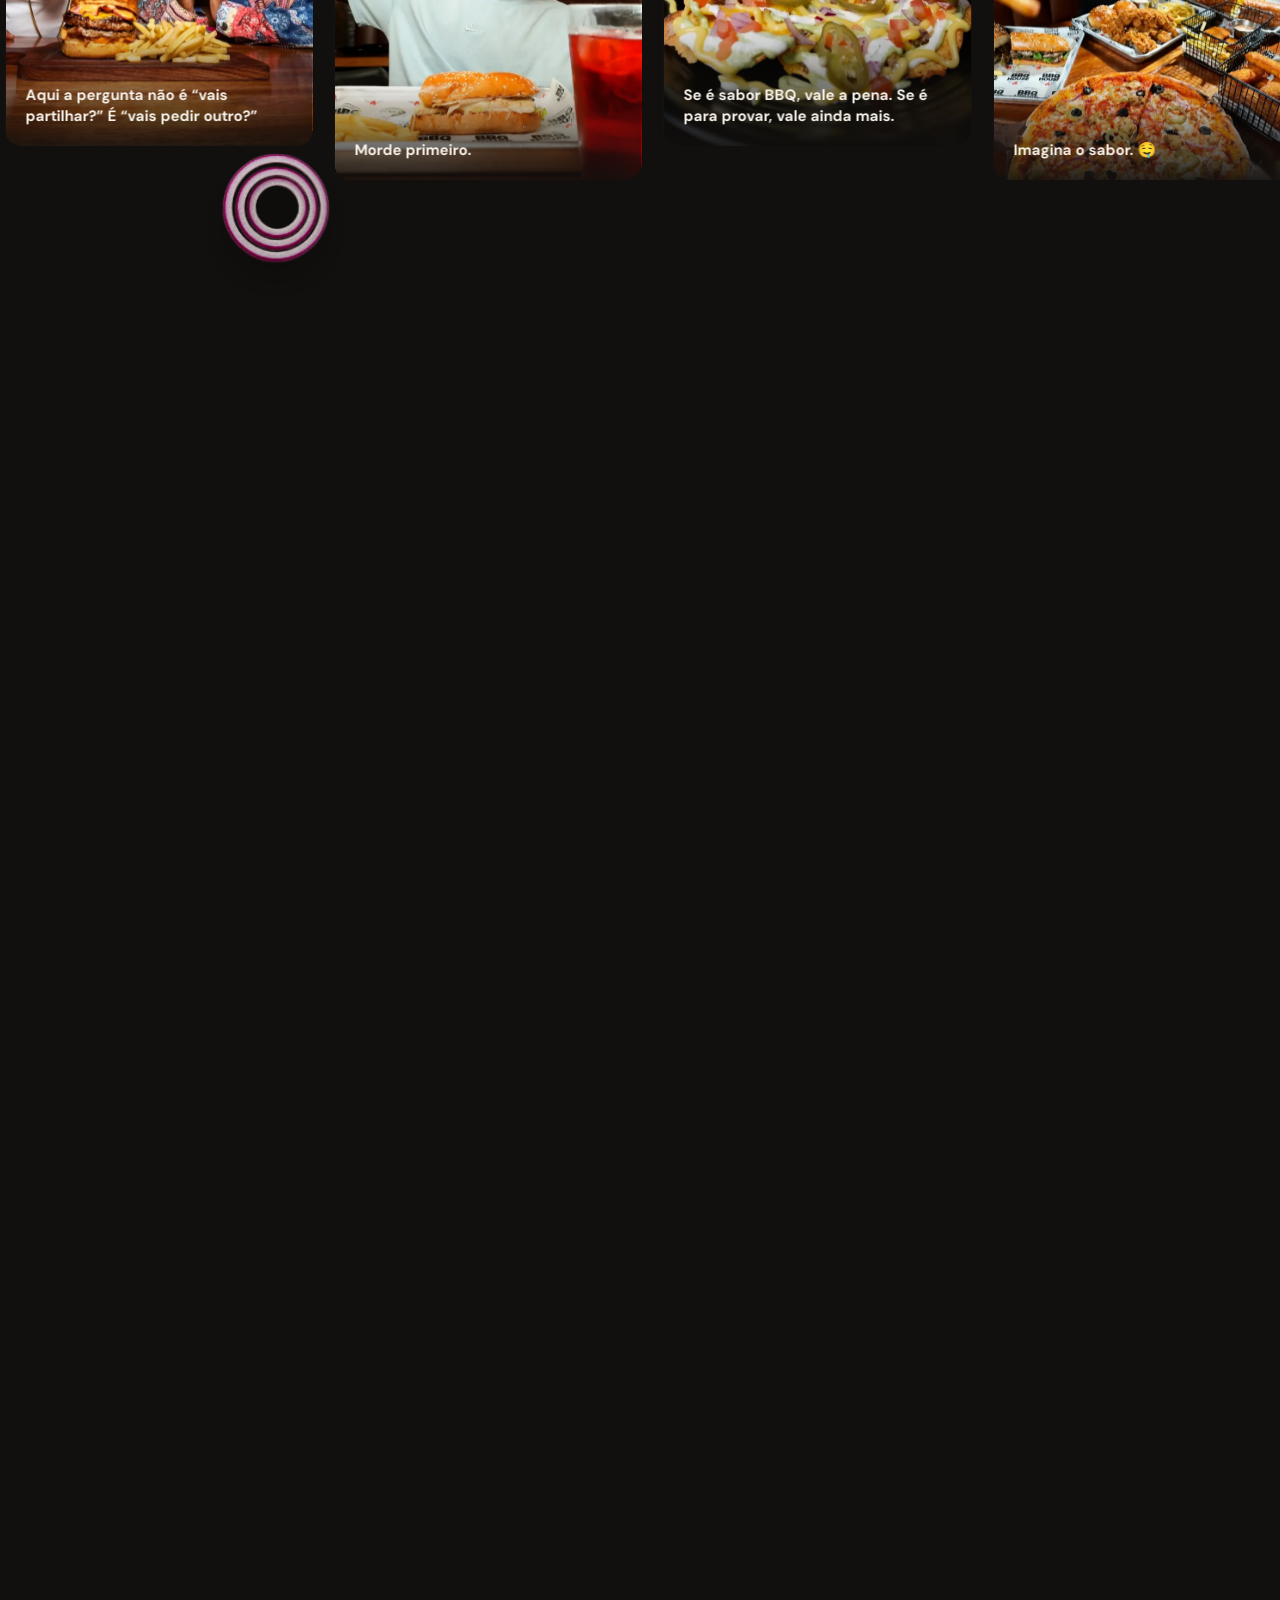
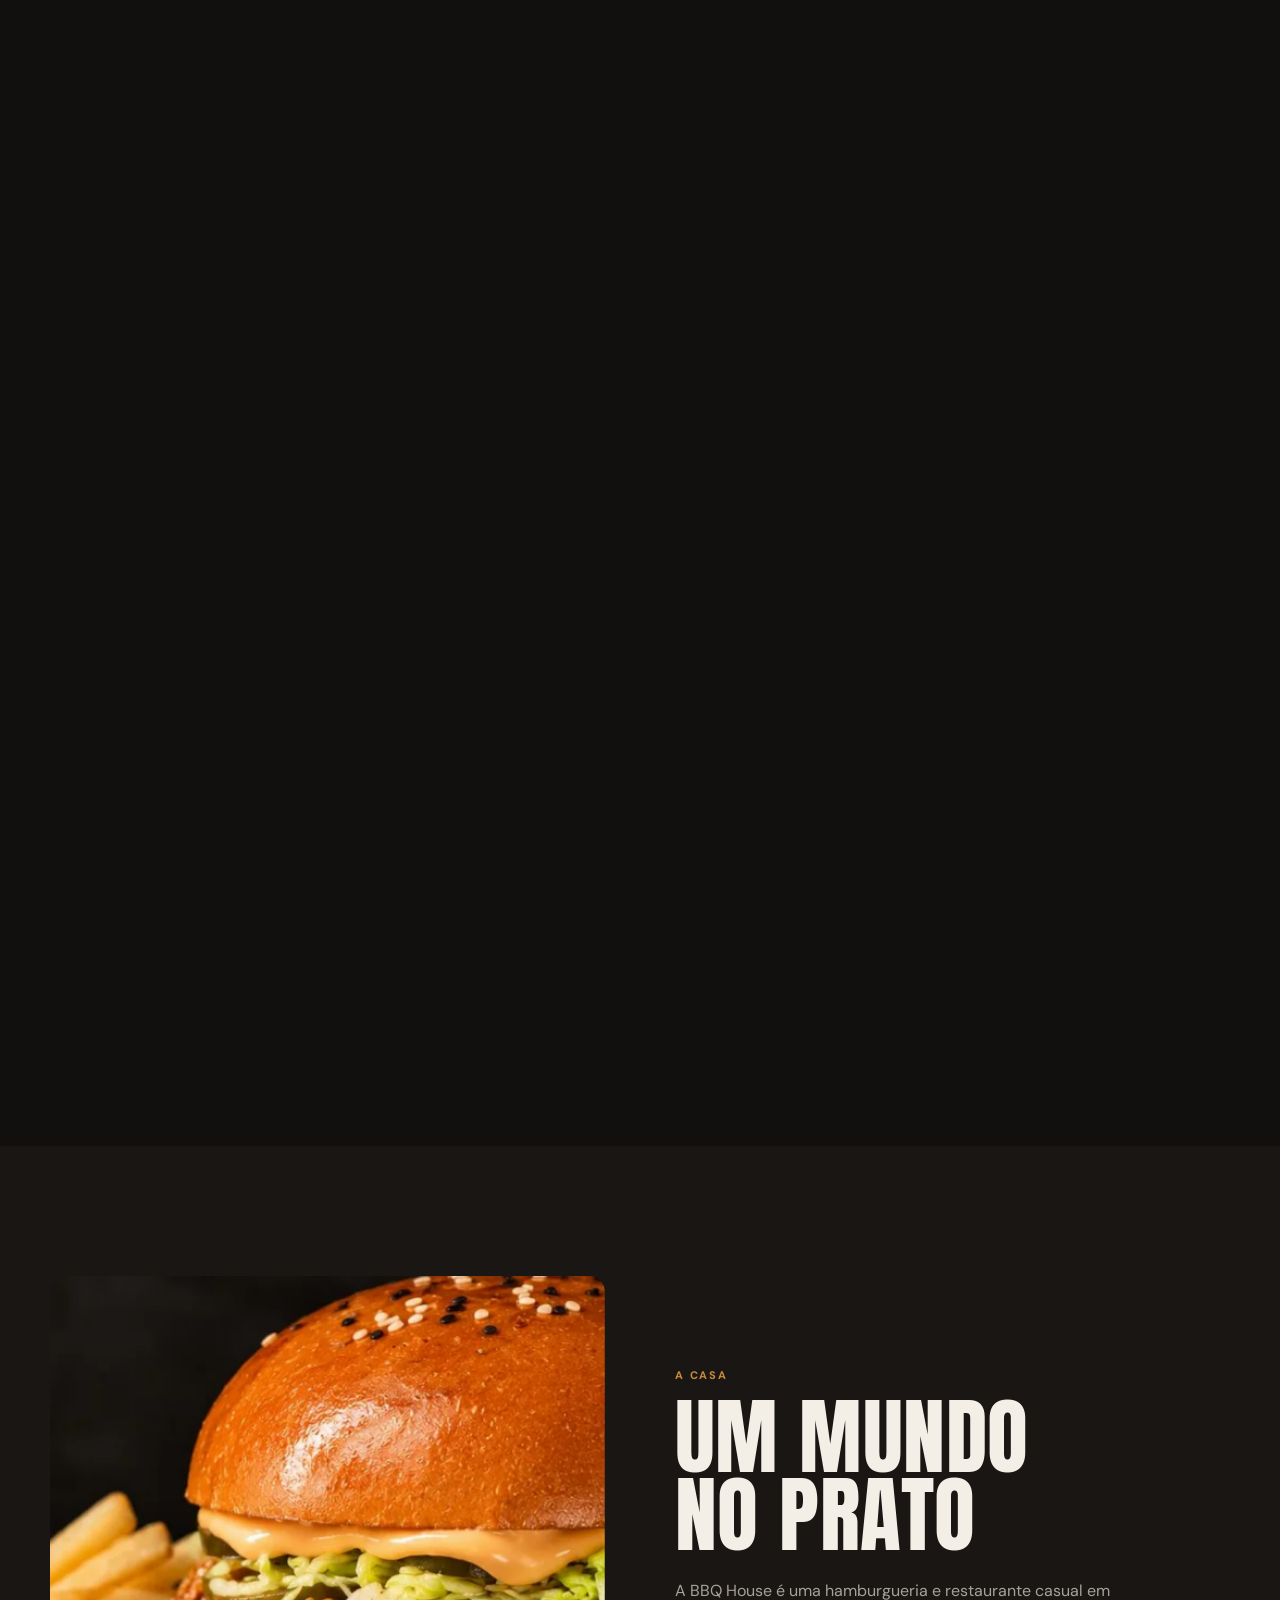
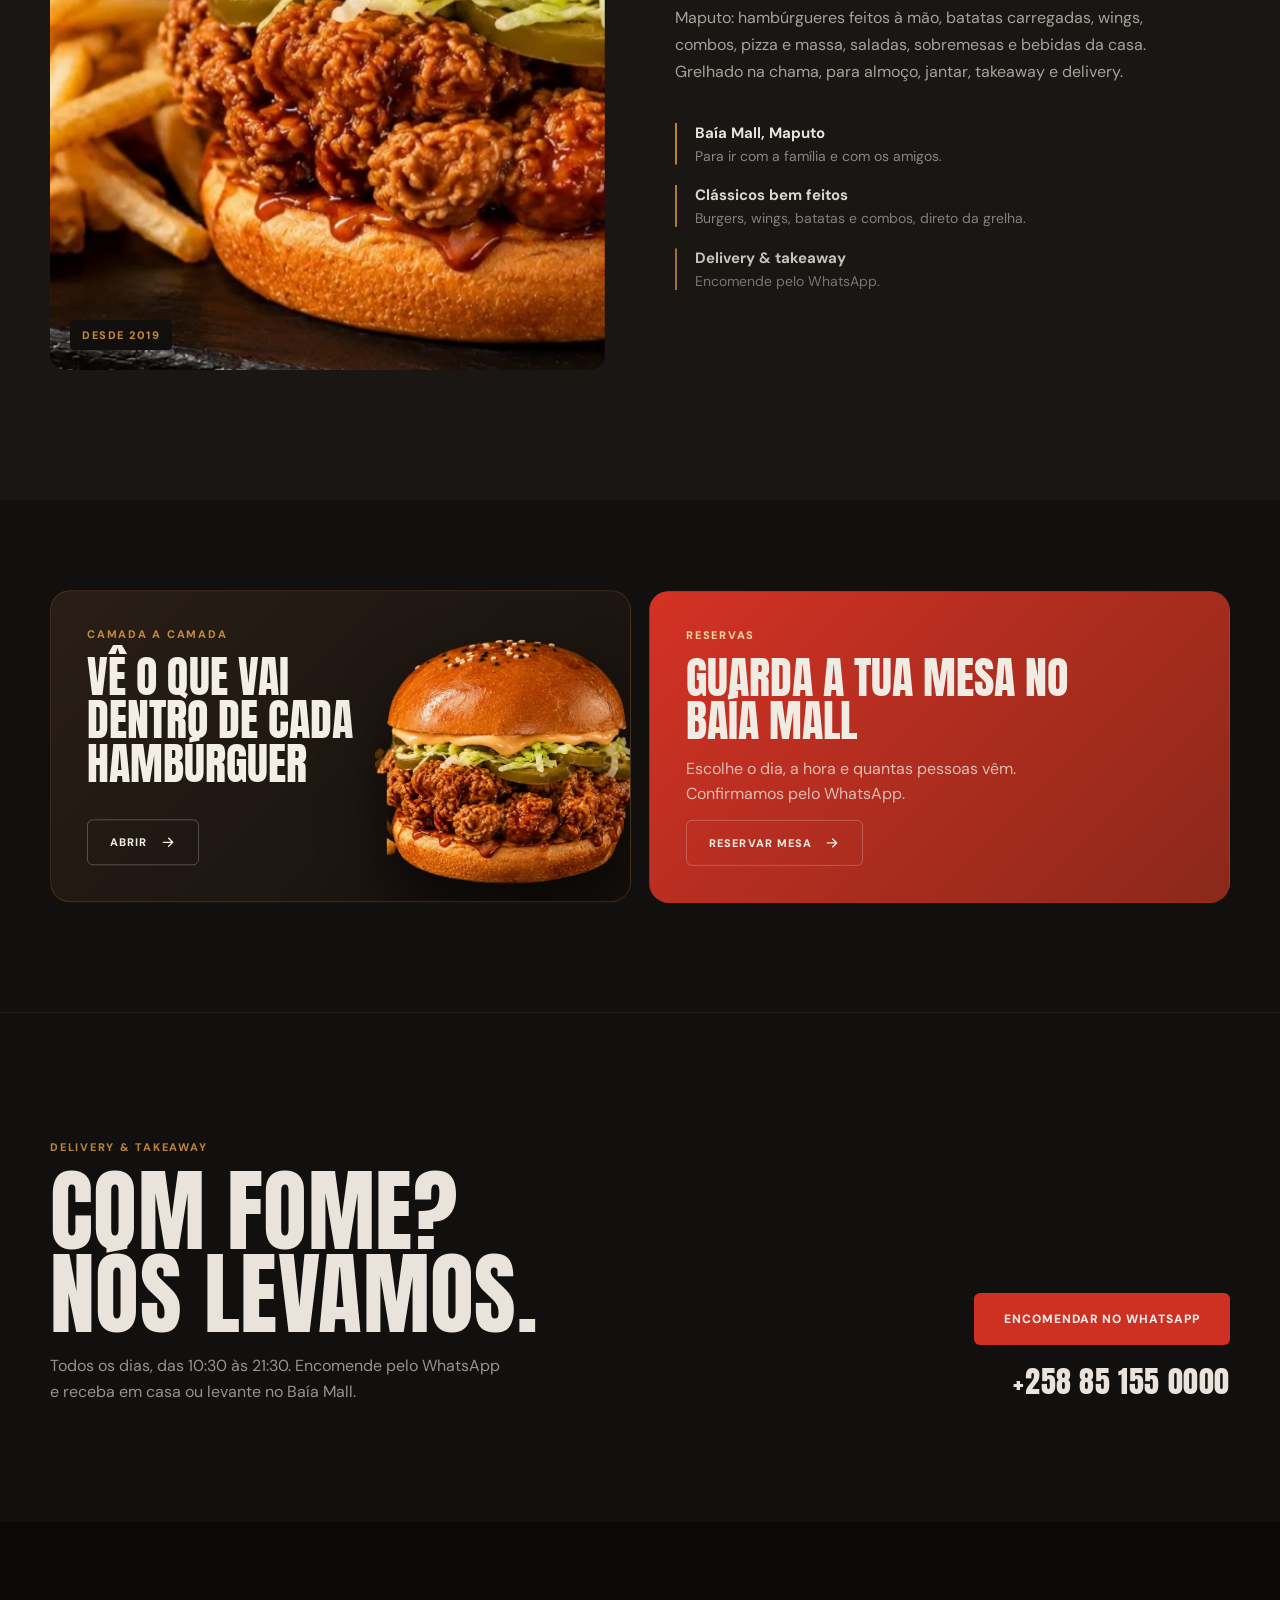
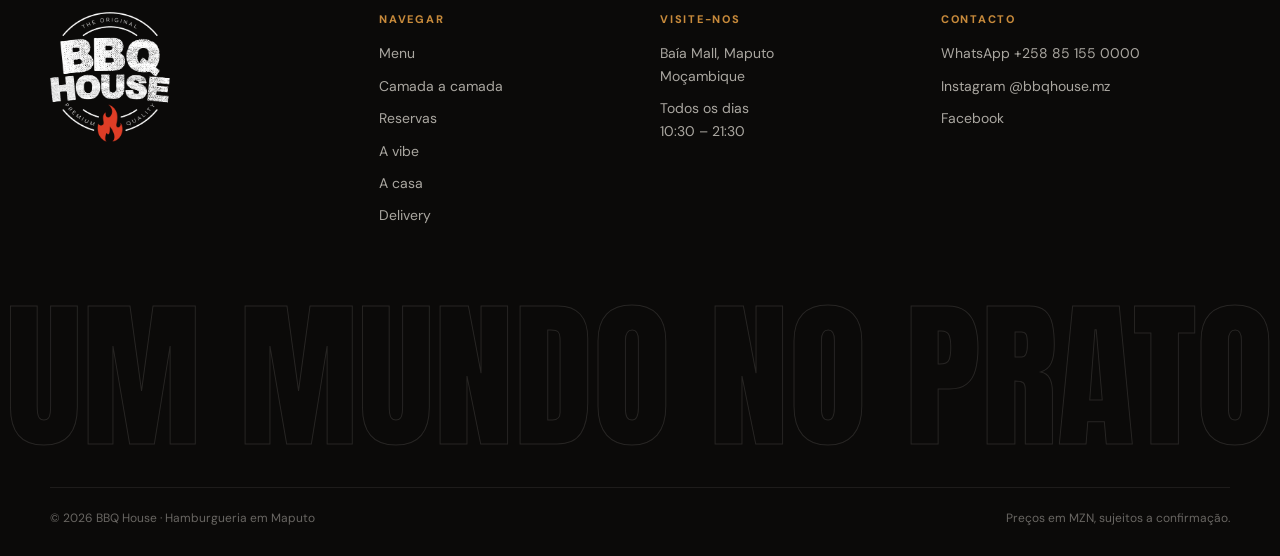
==== commit 3f0ef54d: "Só conteúdo publicado: hambúrgueres, preços e legendas reais - Hero e camadas: Korean Chicken, The C" ====
--- a/index.html
+++ b/index.html
@@ -54,7 +54,7 @@
             <svg viewBox="0 0 24 24"><path d="M12 2c1 4 5 5.5 5 11a5 5 0 0 1-10 0c0-2.6 1.4-4 2.4-5.4.4 1.6 1.2 2.4 2.1 2.6C11 7.6 11 5 12 2z"/></svg>
             <svg viewBox="0 0 24 24"><path d="M12 2c1 4 5 5.5 5 11a5 5 0 0 1-10 0c0-2.6 1.4-4 2.4-5.4.4 1.6 1.2 2.4 2.1 2.6C11 7.6 11 5 12 2z"/></svg>
           </span>
-          <span>Grelhado na chama</span>
+          <span>Pão brioche acabado de cozer</span>
         </div>
         <p class="copy__desc" data-anim id="desc"></p>
         <span class="copy__label" data-anim>Ingredientes</span>
@@ -154,7 +154,7 @@
         </a>
         <a class="mcard " href="menu.html#sides" data-reveal>
           <img src="assets/img/photos/menu-sides.webp" alt="Loaded Nachos" decoding="async" data-parallax>
-          <span class="mcard__body"><b>Para partilhar</b><small>desde 300 MZN</small></span>
+          <span class="mcard__body"><b>Para partilhar</b><small>desde 450 MZN</small></span>
         </a>
         <a class="mcard " href="menu.html#sandwiches" data-reveal>
           <img src="assets/img/photos/menu-sandwiches.webp" alt="Sanduíche de frango crocante" decoding="async" data-parallax>
@@ -162,15 +162,15 @@
         </a>
         <a class="mcard card--wide" href="menu.html#combos" data-reveal>
           <img src="assets/img/photos/menu-combos.webp" alt="Combo com hambúrgueres e batatas" decoding="async" data-parallax>
-          <span class="mcard__body"><b>Combos</b><small>desde 1,300 MZN</small></span>
+          <span class="mcard__body"><b>Combos</b><small>desde 1,700 MZN</small></span>
         </a>
         <a class="mcard " href="menu.html#mains" data-reveal>
           <img src="assets/img/photos/menu-mains.webp" alt="Prato principal servido em chapa" decoding="async" data-parallax>
-          <span class="mcard__body"><b>Pratos</b><small>desde 1,350 MZN</small></span>
+          <span class="mcard__body"><b>Pratos &amp; grelhados</b><small>desde 1,350 MZN</small></span>
         </a>
         <a class="mcard " href="menu.html#eataly" data-reveal>
           <img src="assets/img/photos/menu-eataly.webp" alt="Massa com molho cremoso" decoding="async" data-parallax>
-          <span class="mcard__body"><b>Pizza &amp; pasta</b><small>desde 900 MZN</small></span>
+          <span class="mcard__body"><b>Pizza &amp; massa</b><small>desde 900 MZN</small></span>
         </a>
         <a class="mcard " href="menu.html#kids" data-reveal>
           <img src="assets/img/photos/menu-kids.webp" alt="Mini hambúrgueres e nuggets" decoding="async" data-parallax>
@@ -178,7 +178,7 @@
         </a>
         <a class="mcard " href="menu.html#salads" data-reveal>
           <img src="assets/img/photos/menu-salads.webp" alt="Salada da casa" decoding="async" data-parallax>
-          <span class="mcard__body"><b>Saladas</b><small>desde 750 MZN</small></span>
+          <span class="mcard__body"><b>Saladas</b><small>desde 300 MZN</small></span>
         </a>
         <a class="mcard " href="menu.html#desserts" data-reveal>
           <img src="assets/img/photos/menu-desserts.webp" alt="Cookie pan com gelado" decoding="async" data-parallax>
@@ -199,8 +199,8 @@
   <!-- FAIXA -->
   <div class="marquee" aria-hidden="true">
     <div class="marquee__track">
-      <span>The Original</span><i></i><span>Premium Quality</span><i></i><span>Grelhado na chama</span><i></i><span>Um mundo no prato</span><i></i><span>Baía Mall · Maputo</span><i></i>
-      <span>The Original</span><i></i><span>Premium Quality</span><i></i><span>Grelhado na chama</span><i></i><span>Um mundo no prato</span><i></i><span>Baía Mall · Maputo</span><i></i>
+      <span>The Original</span><i></i><span>Premium Quality</span><i></i><span>Pão brioche acabado de cozer</span><i></i><span>Um mundo no prato</span><i></i><span>Baía Mall · Maputo</span><i></i>
+      <span>The Original</span><i></i><span>Premium Quality</span><i></i><span>Pão brioche acabado de cozer</span><i></i><span>Um mundo no prato</span><i></i><span>Baía Mall · Maputo</span><i></i>
     </div>
   </div>
 
@@ -223,7 +223,7 @@
         </figure>
         <figure class="vcard">
           <img src="assets/img/vibe/v13.webp" alt="Cliente a morder uma sanduíche com queijo a esticar" loading="lazy">
-          <figcaption>Morde primeiro. Faz perguntas depois.</figcaption>
+          <figcaption>Morde primeiro.</figcaption>
         </figure>
         <figure class="vcard">
           <img src="assets/img/vibe/v00.webp" alt="Cliente entusiasmada com um prato de nachos" loading="lazy">
@@ -231,11 +231,11 @@
         </figure>
         <figure class="vcard">
           <img src="assets/img/vibe/v07.webp" alt="Cliente surpreendido diante de uma mesa cheia de pratos" loading="lazy">
-          <figcaption>Imagina o sabor. Agora vem provar na vida real.</figcaption>
+          <figcaption>Imagina o sabor. 🤤</figcaption>
         </figure>
         <figure class="vcard">
           <img src="assets/img/vibe/v15.webp" alt="Cliente numa mesa com milkshake, pizza e hambúrgueres" loading="lazy">
-          <figcaption>Escolher uma só é falta de ambição.</figcaption>
+          <figcaption>Quando o menu está cheio de tentações, escolher uma só é falta de ambição.</figcaption>
         </figure>
         <figure class="vcard">
           <img src="assets/img/vibe/v09.webp" alt="Cliente a comer um mozzarella stick diante do logótipo dourado" loading="lazy">
@@ -243,7 +243,7 @@
         </figure>
         <figure class="vcard">
           <img src="assets/img/vibe/v11.webp" alt="Cliente a provar massa" loading="lazy">
-          <figcaption>Podes tentar explicar. Depois de provar, vais perceber.</figcaption>
+          <figcaption>Podes tentar explicar. Depois de provar os nossos sabores, vais perceber…</figcaption>
         </figure>
         <figure class="vcard">
           <img src="assets/img/vibe/v17.webp" alt="Cliente a olhar para um hambúrguer de frango" loading="lazy">
@@ -251,11 +251,11 @@
         </figure>
         <figure class="vcard">
           <img src="assets/img/vibe/v08.webp" alt="Cliente a morder frango crocante" loading="lazy">
-          <figcaption>Crocante por fora. Inesquecível por dentro.</figcaption>
+          <figcaption>Agora faz o mais importante: vem provar na vida real.</figcaption>
         </figure>
         <figure class="vcard">
           <img src="assets/img/vibe/v14.webp" alt="Duas mãos com hambúrgueres sobre a mesa" loading="lazy">
-          <figcaption>Há coisas que simplesmente não se deixam para trás.</figcaption>
+          <figcaption>Morde primeiro. Faz perguntas depois. 😂🔥</figcaption>
         </figure>
         <a class="vcard vcard--end" href="https://www.instagram.com/bbqhouse.mz" target="_blank" rel="noopener">
           <span class="eyebrow">Segue-nos</span>
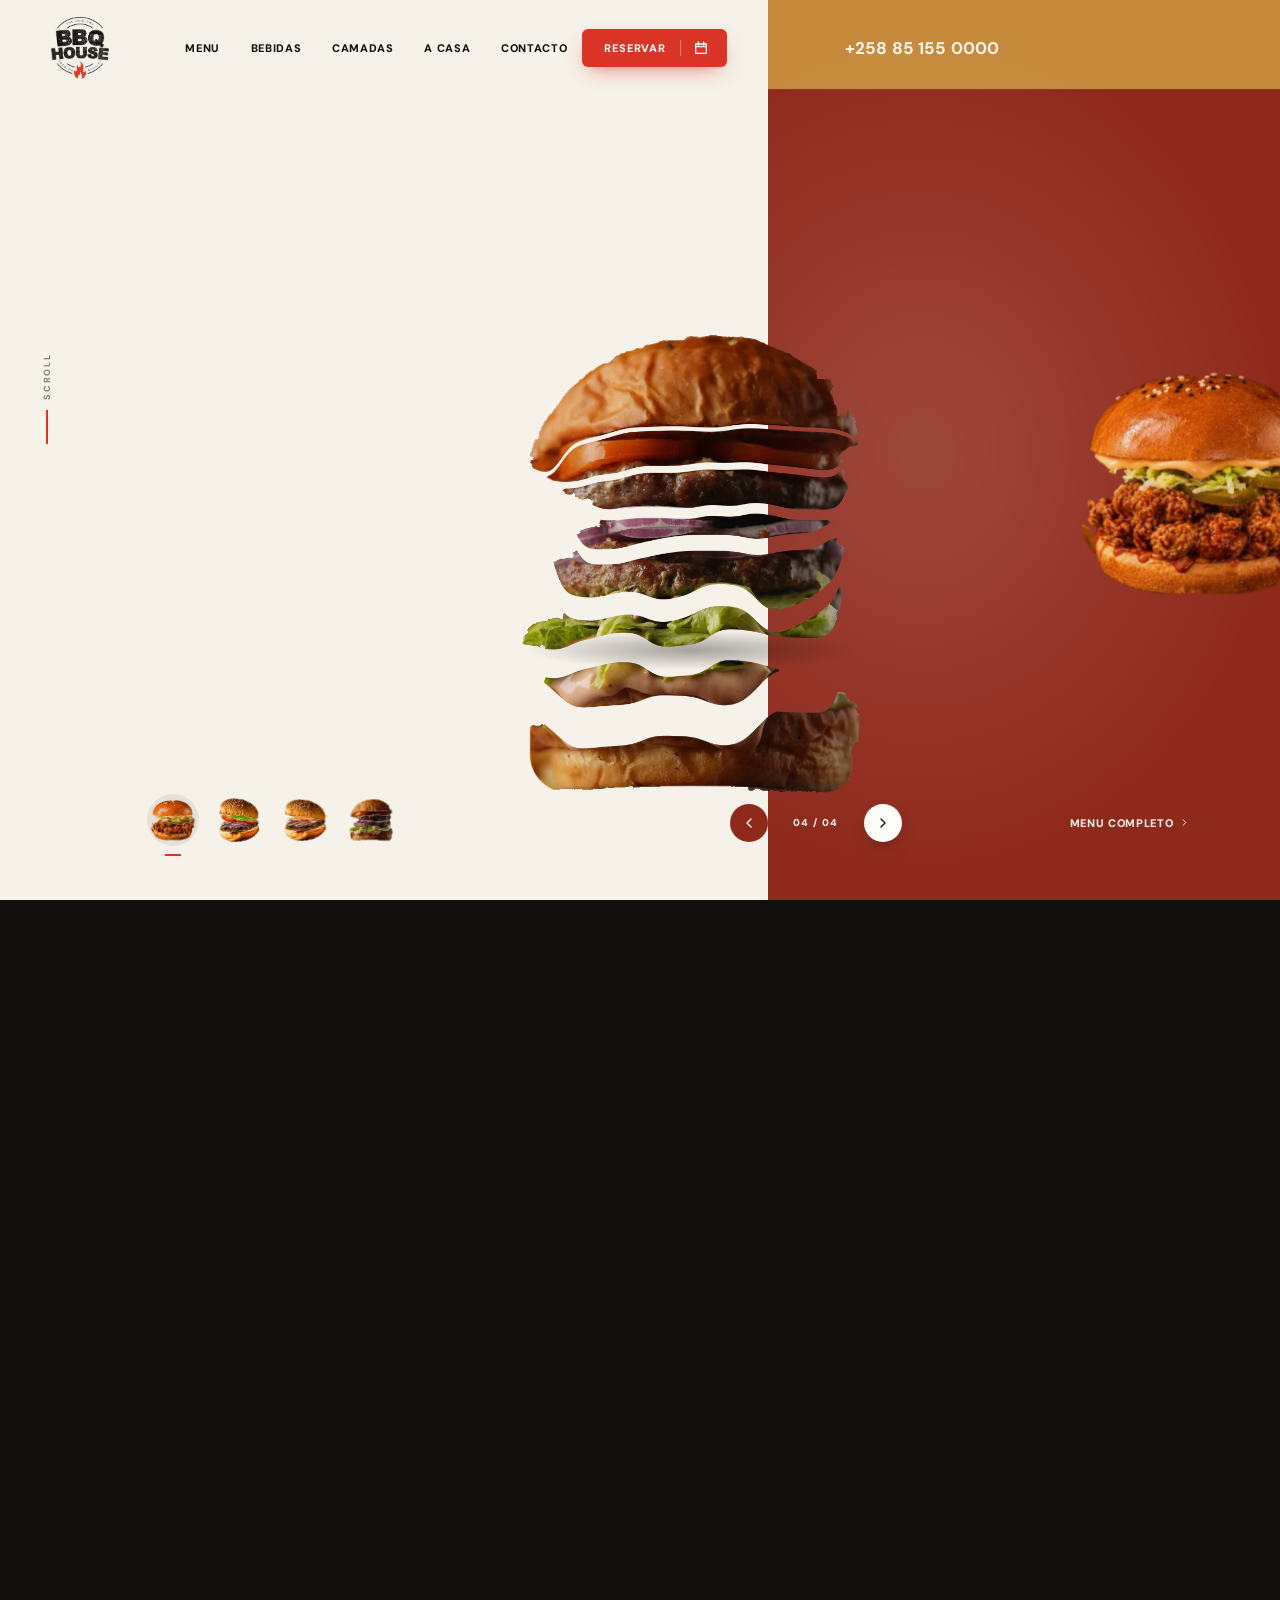
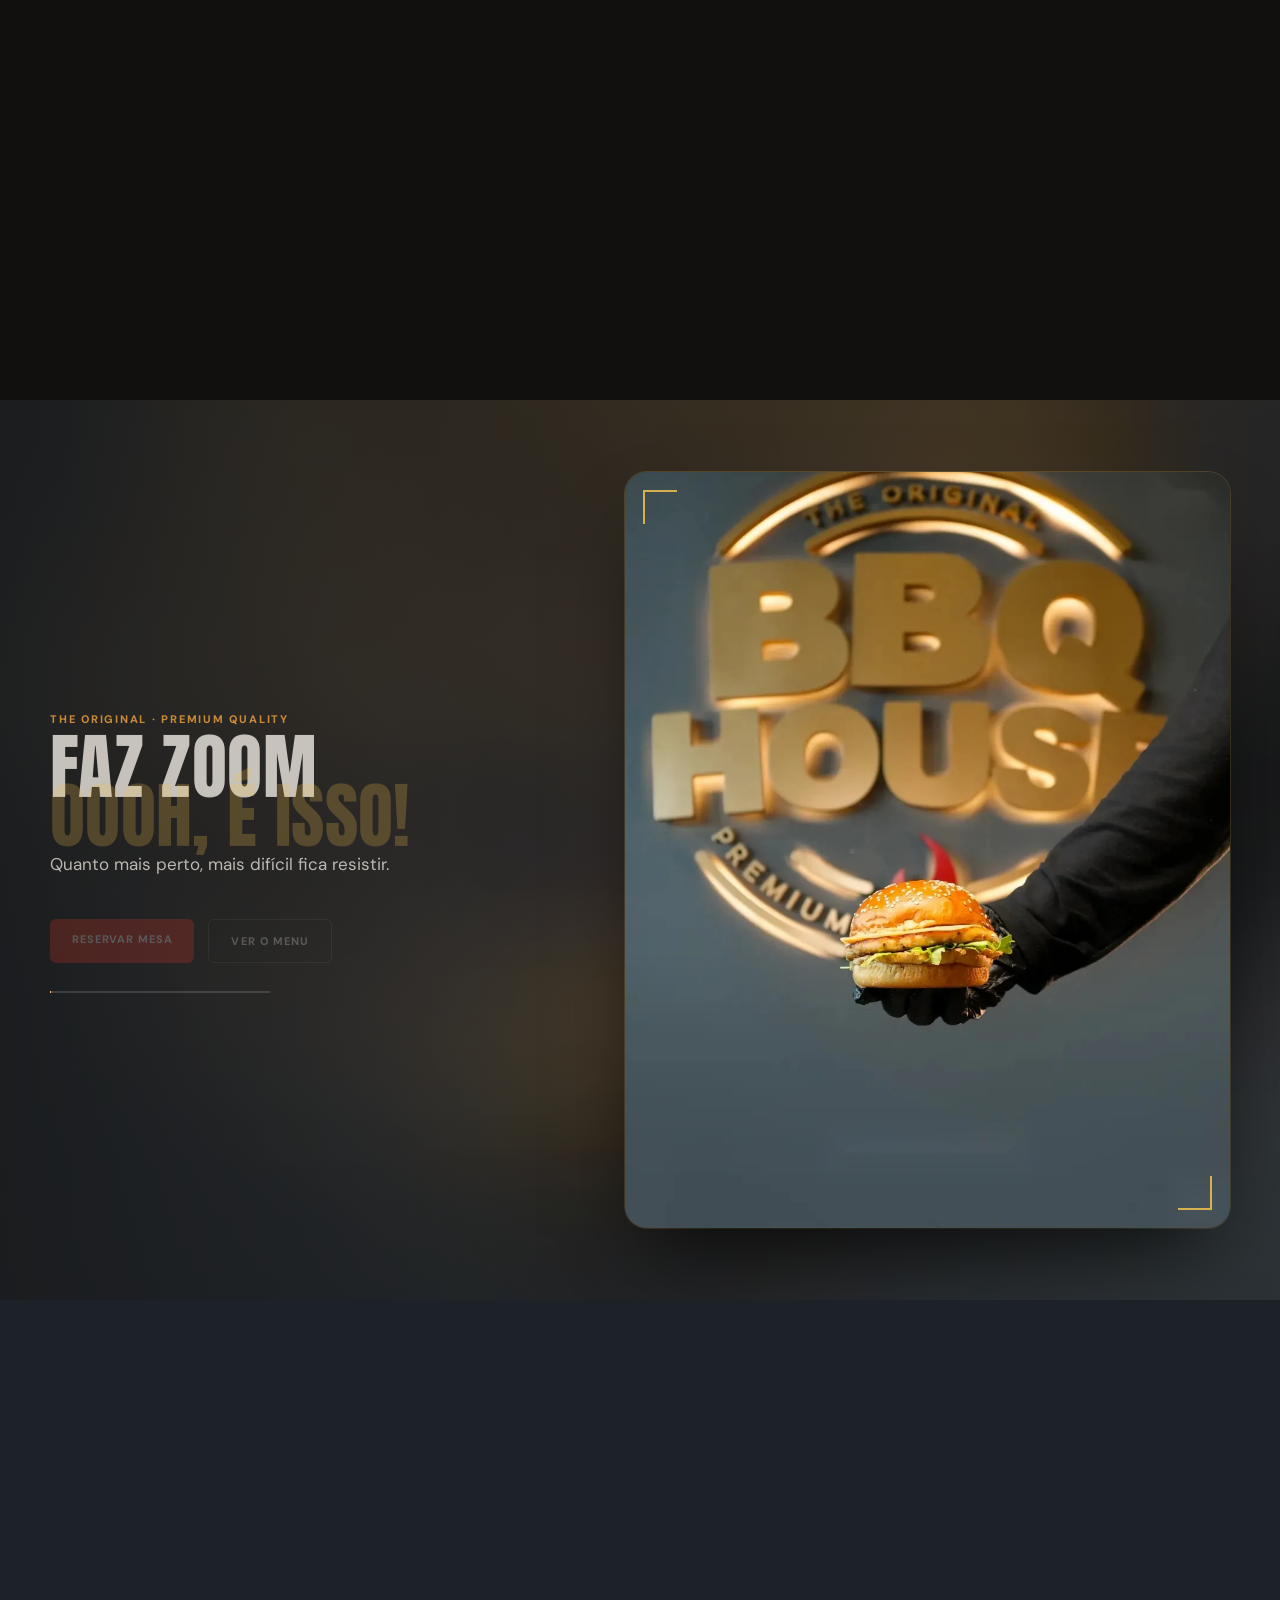
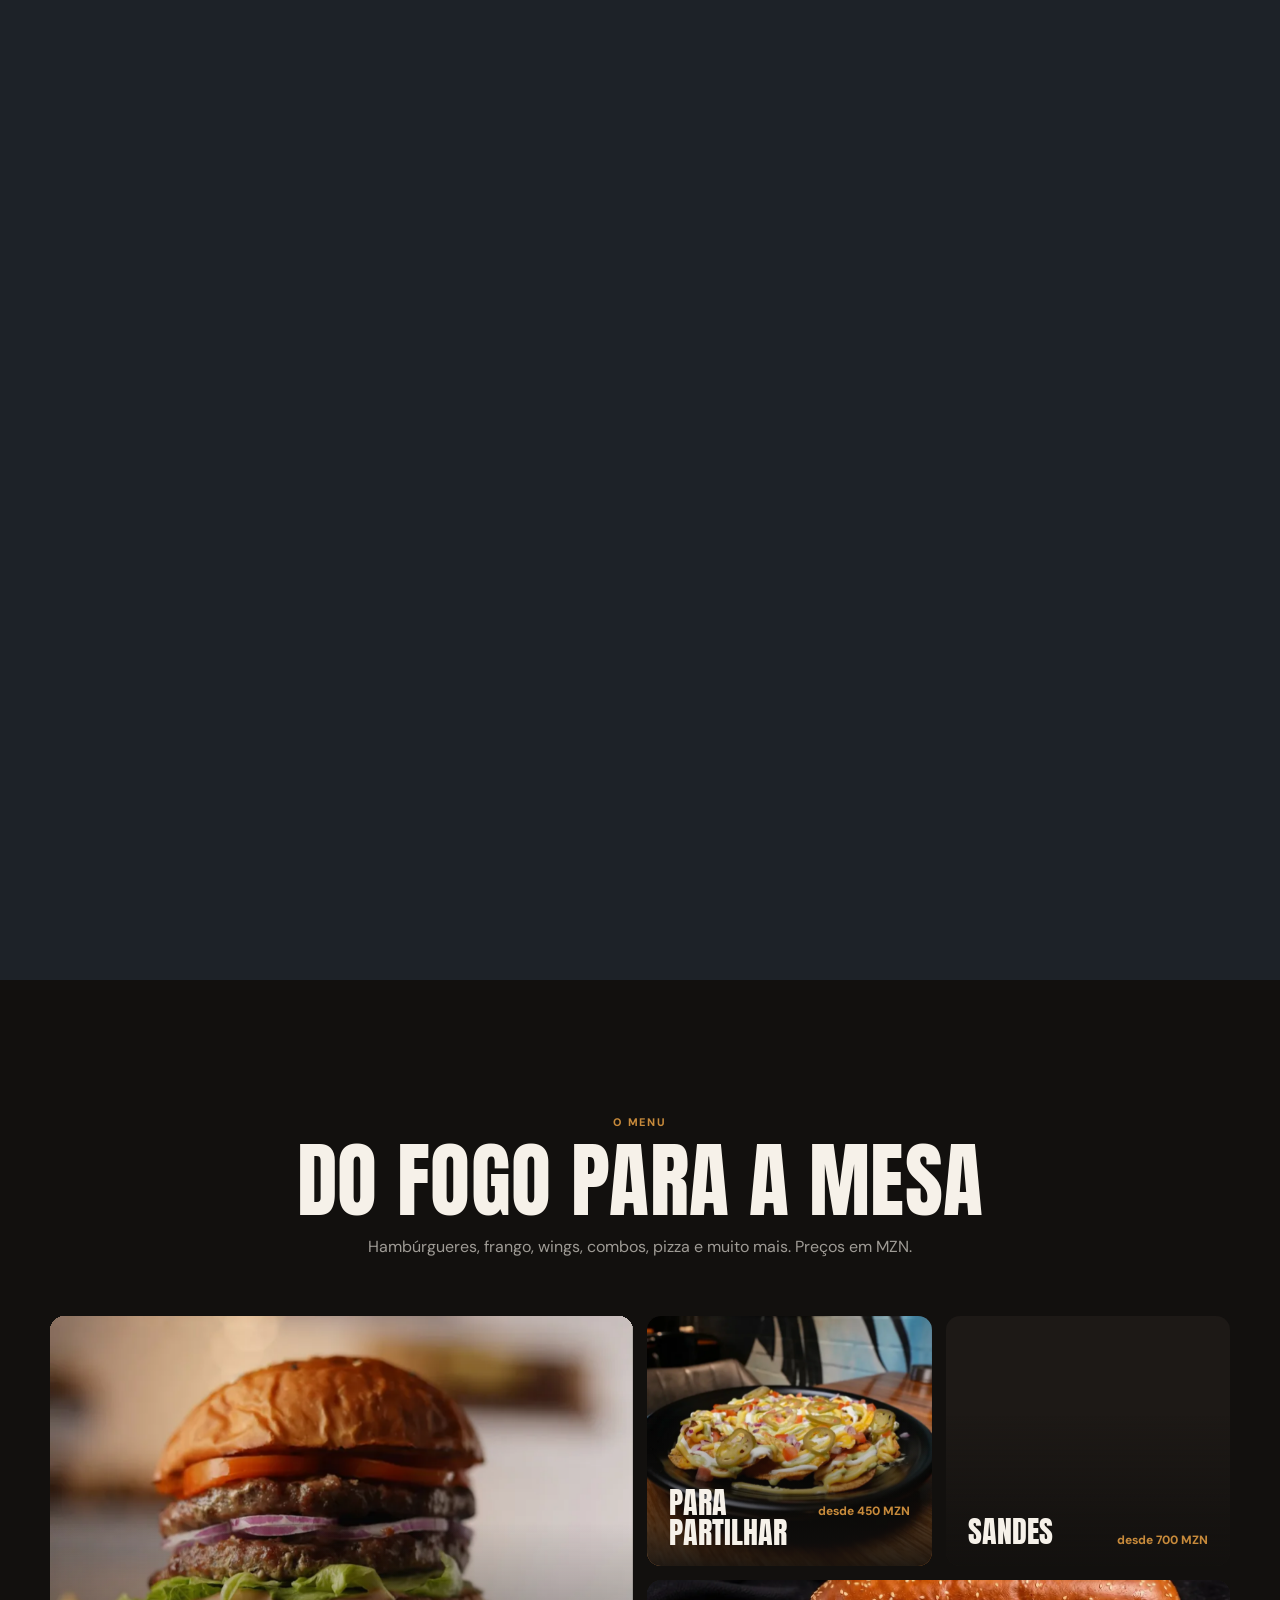
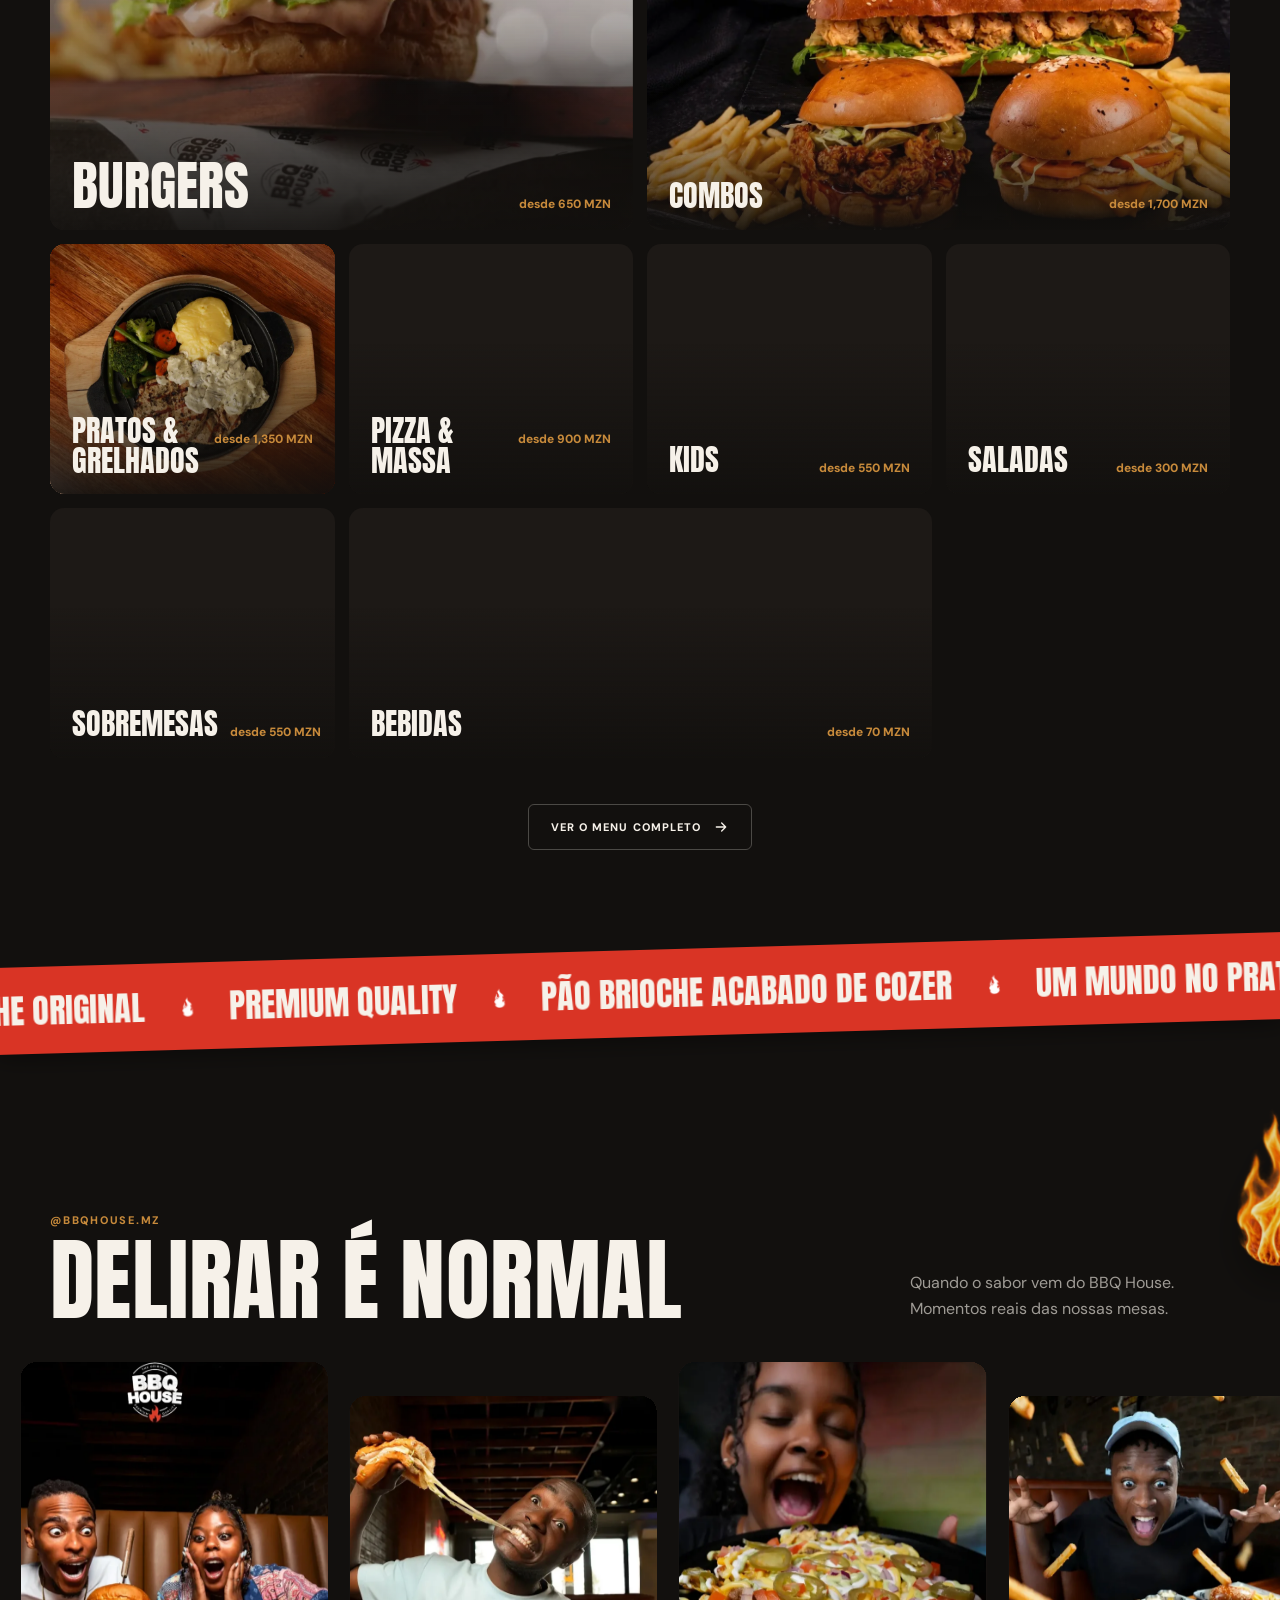
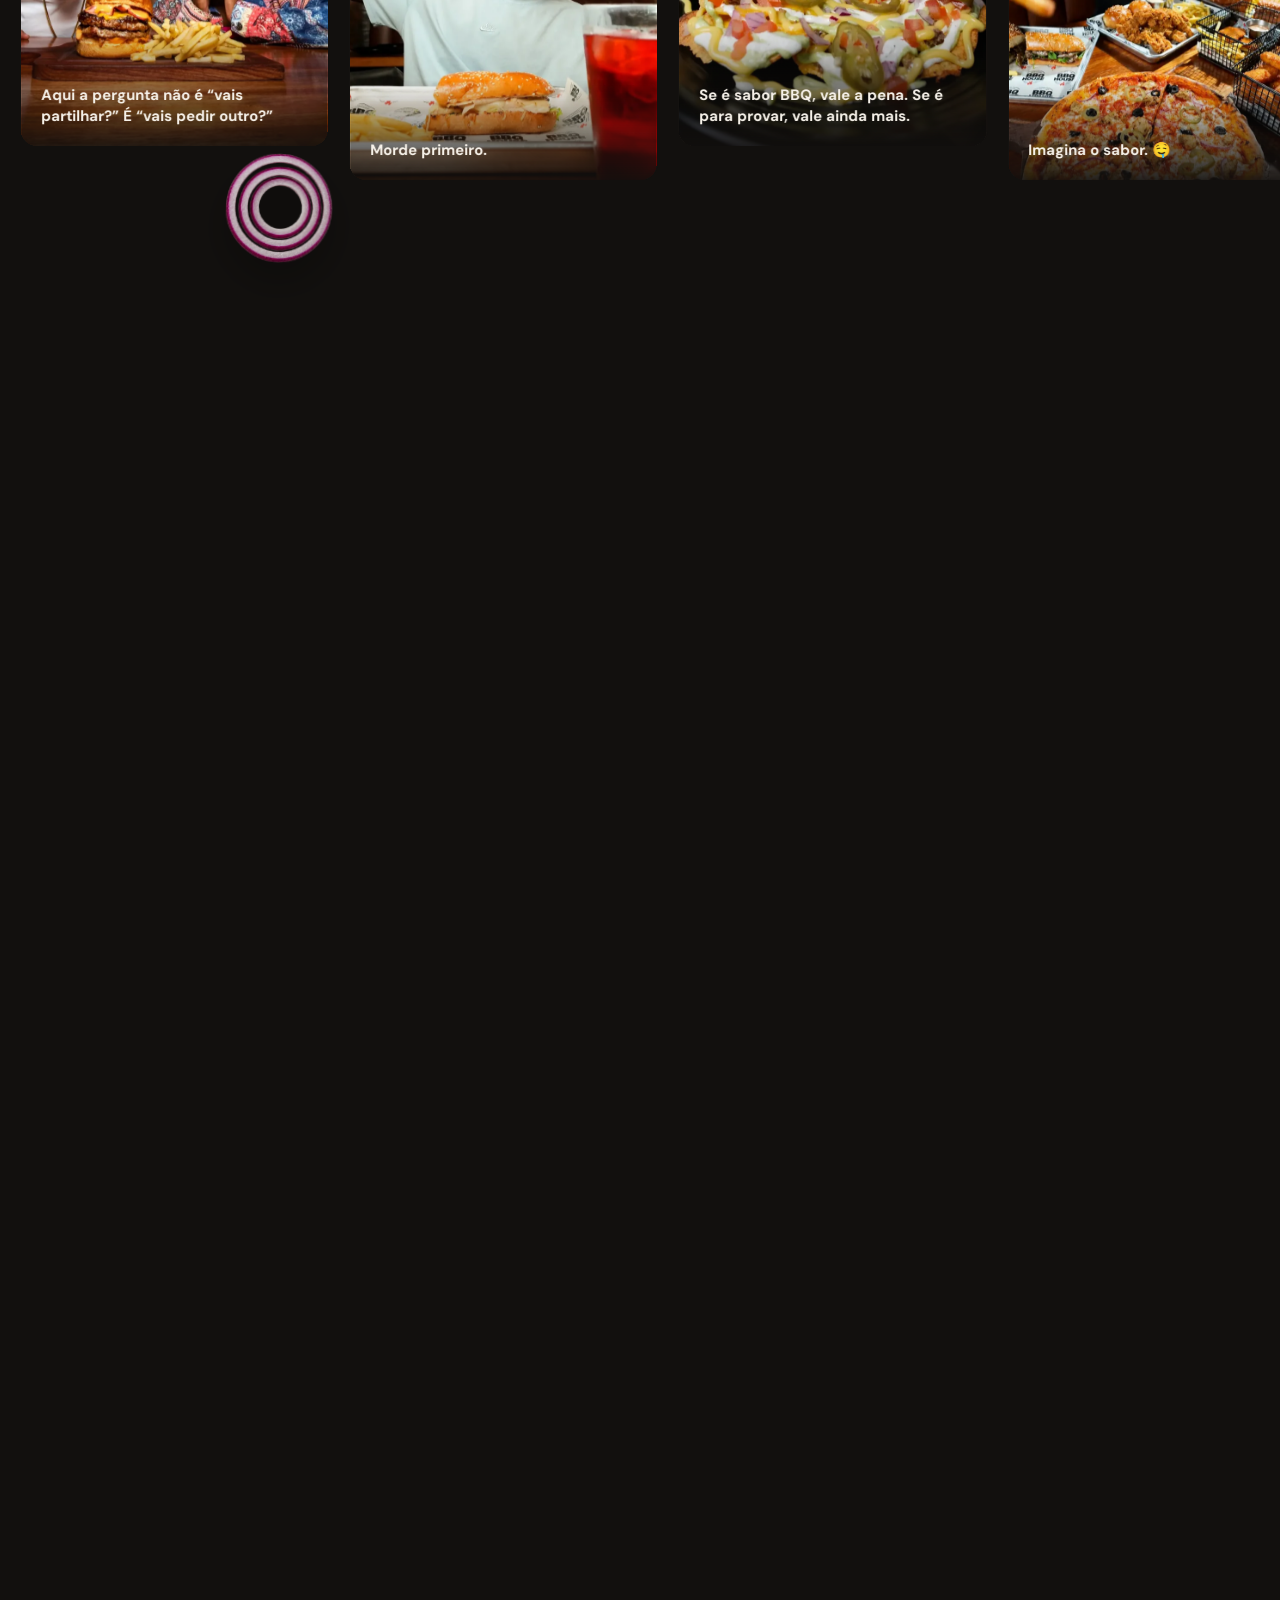
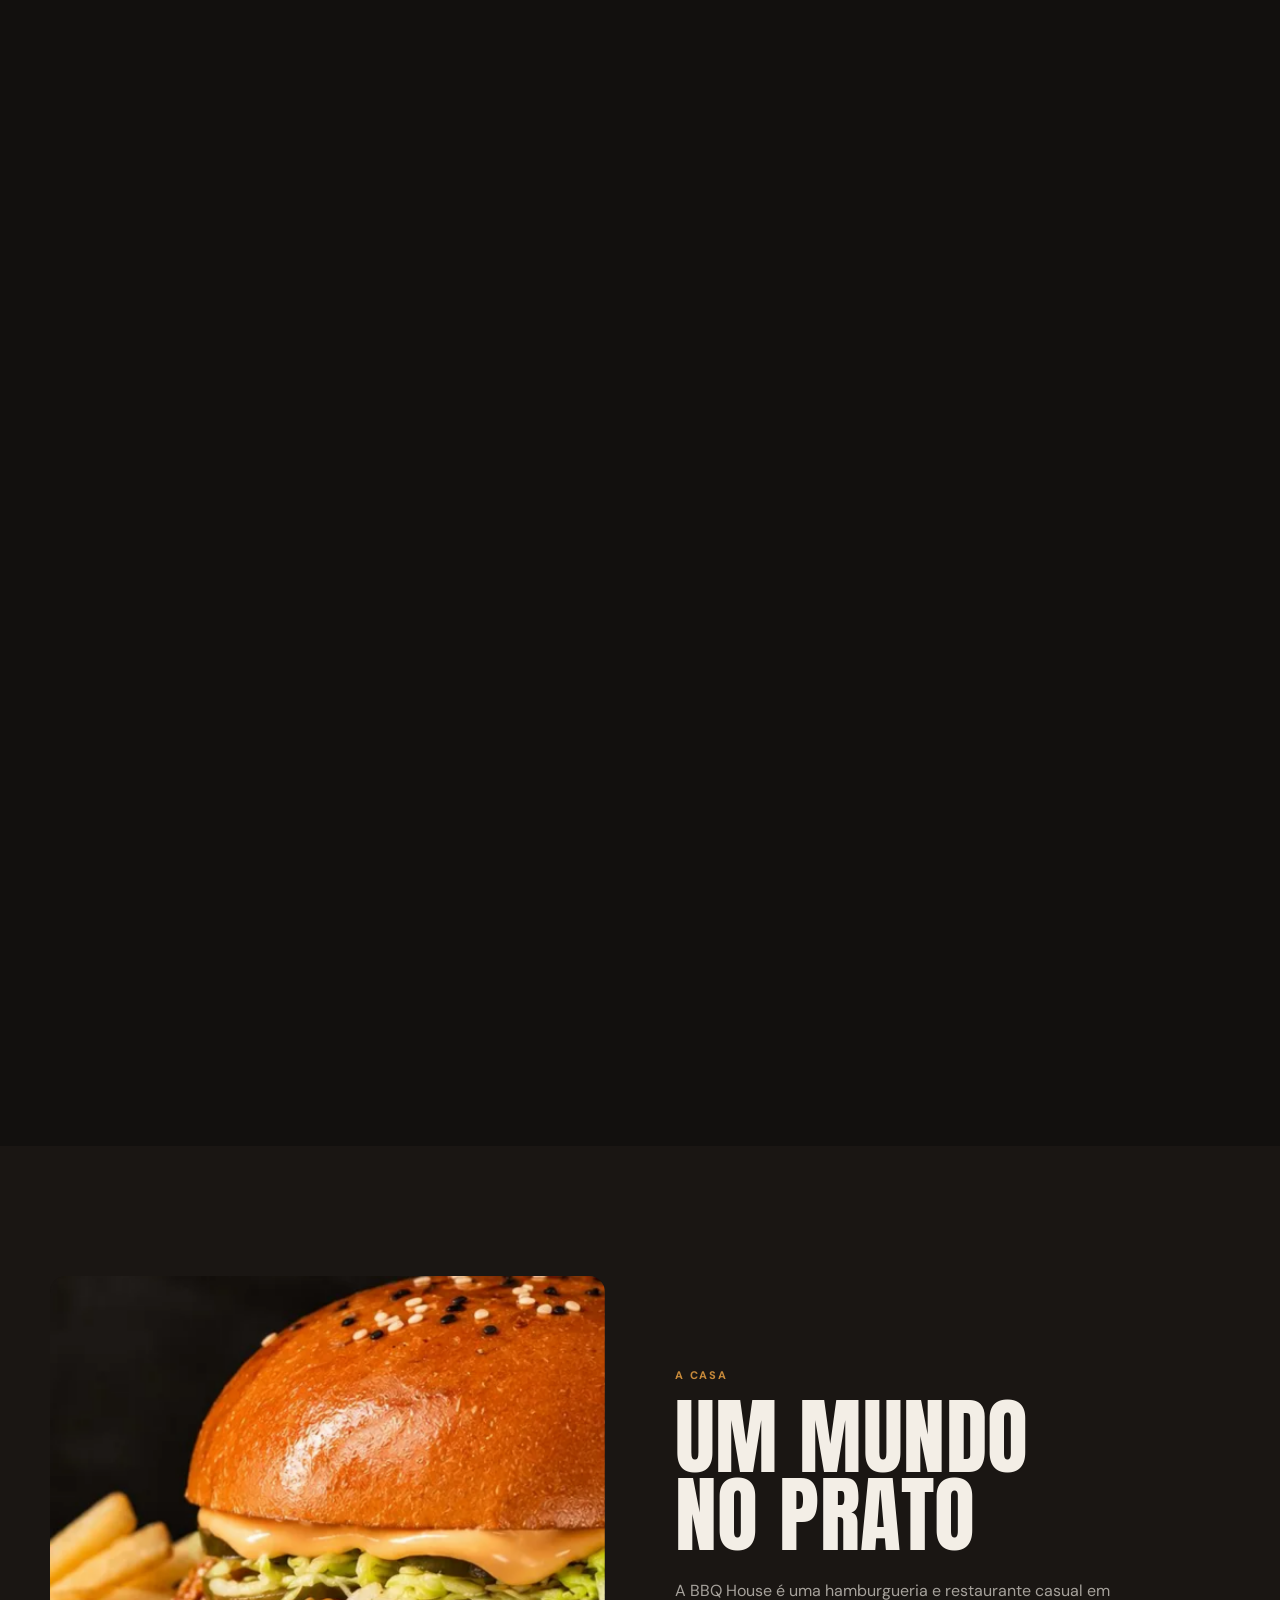
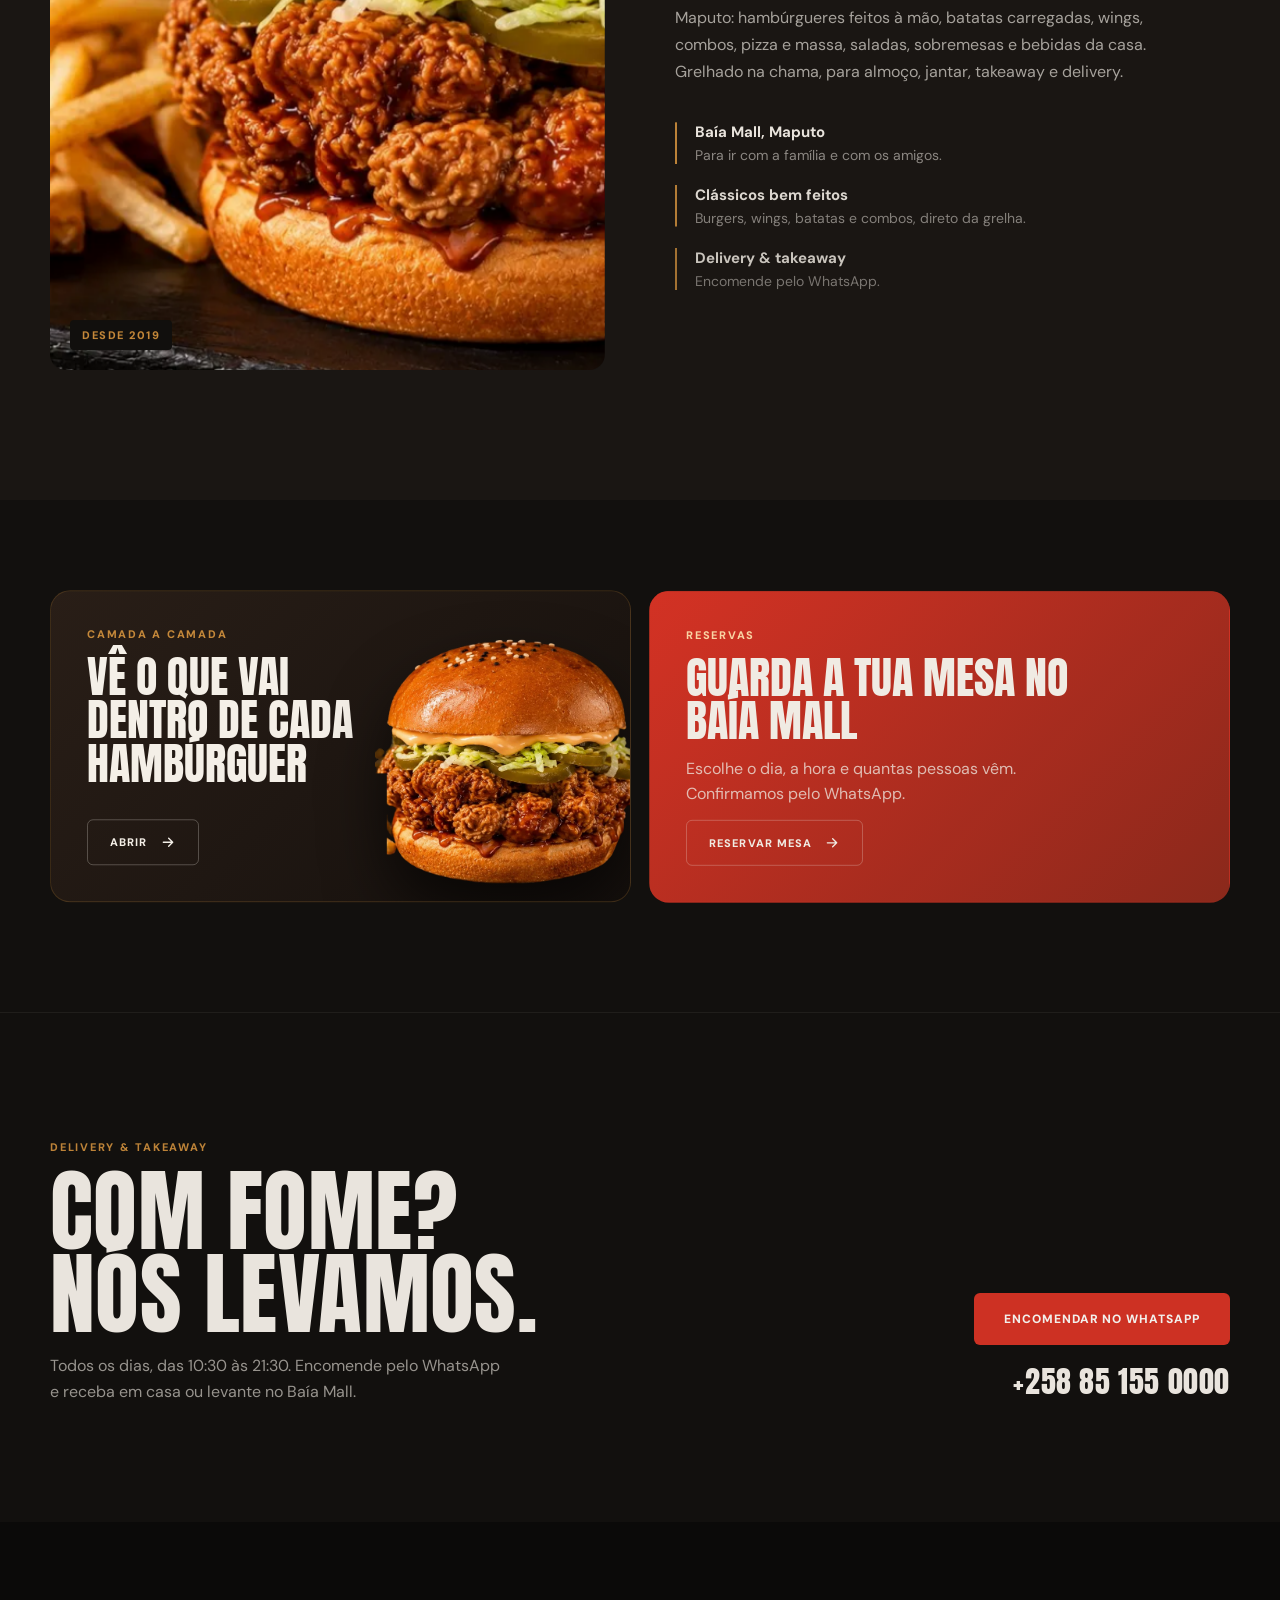
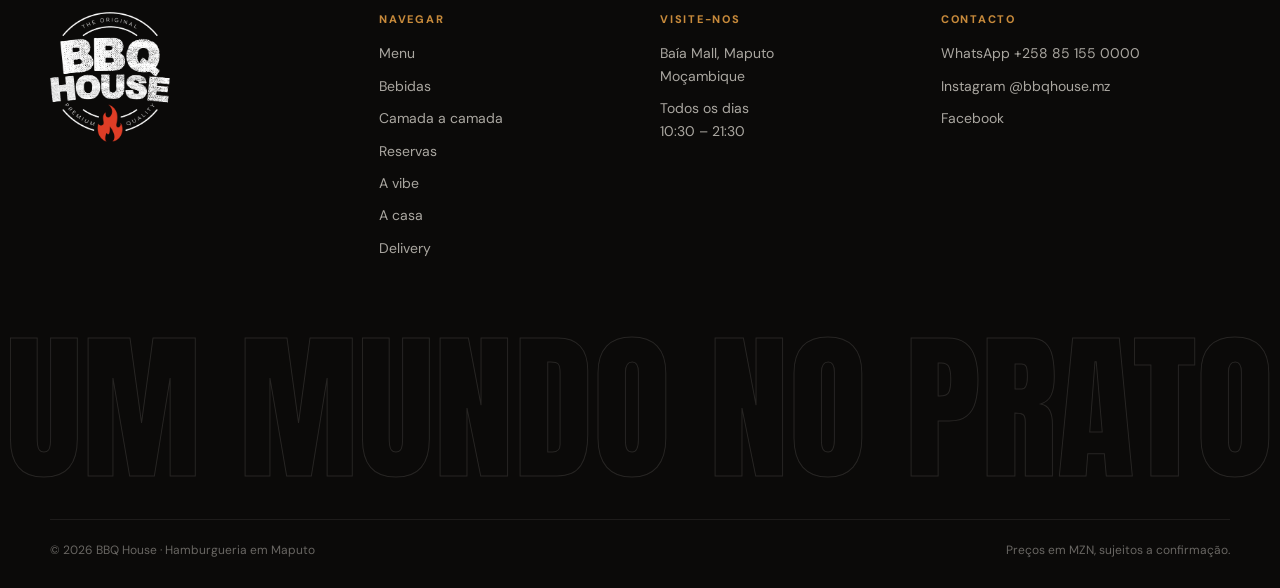
==== commit 3ee18947: "Carta de bebidas, telemóvel melhorado e sem referências ao site original - bebidas.html: roda dos mo" ====
--- a/index.html
+++ b/index.html
@@ -2,7 +2,8 @@
 <html lang="pt">
 <head>
   <meta charset="utf-8">
-  <meta name="viewport" content="width=device-width, initial-scale=1">
+  <meta name="viewport" content="width=device-width, initial-scale=1, viewport-fit=cover">
+  <meta name="theme-color" content="#12100E">
   <title>BBQ House — Hamburgueria em Maputo</title>
   <meta name="description" content="BBQ House, Baía Mall, Maputo. Hambúrgueres grelhados na chama, combos, wings e muito mais. Encomende pelo WhatsApp.">
   <link rel="icon" href="assets/brand/logo-dark.png">
@@ -25,8 +26,8 @@
           </a>
           <nav class="nav__links" aria-label="Principal">
             <a href="menu.html">Menu</a>
+            <a href="bebidas.html">Bebidas</a>
             <a href="camadas.html">Camadas</a>
-            <a href="#vibe">A vibe</a>
             <a href="#historia">A casa</a>
             <a href="#contacto">Contacto</a>
           </nav>
@@ -38,9 +39,6 @@
         </div>
         <div class="nav__right">
           <a class="nav__phone" href="https://wa.me/258851550000">+258 85 155 0000</a>
-          <button class="nav__city" type="button">Maputo
-            <svg viewBox="0 0 24 24" aria-hidden="true"><path d="M6 9l6 6 6-6"/></svg>
-          </button>
         </div>
       </header>
 
@@ -323,7 +321,7 @@
       <img class="footer__logo" src="assets/brand/logo-white.png" alt="BBQ House" loading="lazy">
       <nav class="footer__col" aria-label="Rodapé">
         <span class="eyebrow">Navegar</span>
-        <a href="menu.html">Menu</a><a href="camadas.html">Camada a camada</a><a href="reservas.html">Reservas</a><a href="#vibe">A vibe</a><a href="#historia">A casa</a><a href="#delivery">Delivery</a>
+        <a href="menu.html">Menu</a><a href="bebidas.html">Bebidas</a><a href="camadas.html">Camada a camada</a><a href="reservas.html">Reservas</a><a href="#vibe">A vibe</a><a href="#historia">A casa</a><a href="#delivery">Delivery</a>
       </nav>
       <div class="footer__col" id="localizacao">
         <span class="eyebrow">Visite-nos</span>
@@ -351,13 +349,20 @@
       <button class="mnav__close" id="mnav-close" type="button" aria-label="Fechar menu">×</button>
     </div>
     <nav aria-label="Menu">
-      <a href="menu.html">Menu</a><a href="camadas.html">Camadas</a><a href="reservas.html">Reservas</a><a href="#vibe">A vibe</a><a href="#historia">A casa</a><a href="#contacto">Contacto</a>
+      <a href="menu.html">Menu</a><a href="bebidas.html">Bebidas</a><a href="camadas.html">Camadas</a><a href="reservas.html">Reservas</a><a href="#vibe">A vibe</a><a href="#historia">A casa</a><a href="#contacto">Contacto</a>
     </nav>
     <a class="btn-order btn-order--red btn-lg" href="https://wa.me/258851550000" target="_blank" rel="noopener">WhatsApp +258 85 155 0000</a>
   </div>
 
   <a class="fab" id="fab" href="reservas.html"><svg viewBox="0 0 24 24" aria-hidden="true"><path d="M4 6h16v14H4z M4 10h16 M8 3v5 M16 3v5"/></svg>Reservar mesa</a>
 
+  <!-- Barra inferior (telemóvel) -->
+  <nav class="tabbar" aria-label="Atalhos">
+    <a href="menu.html"><svg viewBox="0 0 24 24" aria-hidden="true"><path d="M4 6h16M4 12h16M4 18h10"/></svg>Menu</a>
+    <a href="bebidas.html"><svg viewBox="0 0 24 24" aria-hidden="true"><path d="M7 3h10l-1 7a4 4 0 0 1-8 0z M12 14v6 M8 21h8"/></svg>Bebidas</a>
+    <a class="tabbar__main" href="reservas.html"><svg viewBox="0 0 24 24" aria-hidden="true"><path d="M4 6h16v14H4z M4 10h16 M8 3v5 M16 3v5"/></svg>Reservar</a>
+    <a href="https://wa.me/258851550000" target="_blank" rel="noopener"><svg viewBox="0 0 24 24" aria-hidden="true"><path d="M4 20l1.3-3.9A8 8 0 1 1 8 19z M9 9.5c.5 2.5 2.5 4.5 5 5l1.2-1.2 2 1-.5 1.6c-4 .3-8.4-4.1-8.1-8.1l1.6-.5 1 2z"/></svg>WhatsApp</a>
+  </nav>
   <script src="assets/vendor/gsap.min.js"></script>
   <script src="assets/vendor/ScrollTrigger.min.js"></script>
   <script src="js/layers.js"></script>
--- a/css/style.css
+++ b/css/style.css
@@ -565,6 +565,7 @@
 .feat p { color: rgba(246,241,233,.66); font-size: 14px; line-height: 1.55; }
 .feat__foot { display: flex; flex-wrap: wrap; align-items: center; gap: 10px; margin-top: 14px; }
 .feat .dish__price { font-size: 32px; }
+.mcat__more { margin-top: 22px; }
 .menu-empty { text-align: center; padding: 90px 16px; color: rgba(246,241,233,.6); font-size: 16px; }
 
 /* --- Chamadas (fim de página / home) --- */
@@ -636,6 +637,68 @@
 .rhero__bg { position: absolute; inset: 0; width: 100%; height: 100%; object-fit: cover; opacity: .32; }
 .rhero::after { content: ''; position: absolute; inset: 0; background: linear-gradient(180deg, rgba(18,16,14,.2), var(--charcoal) 96%); }
 .reserve--page { padding-top: 40px; background: var(--charcoal); }
+
+
+/* ======================================================================
+   BEBIDAS — roda dos mocktails (estilo "match & move")
+   --cx/--cy: centro da roda (e do disco creme) · --R: raio · --gh: altura do copo
+   ====================================================================== */
+.dwheel {
+  --cx: 10vw; --cy: 54%; --R: 46vw; --gh: min(66vh, 640px); --dw-c: #8E2A1C;
+  position: relative; height: 100vh; height: 100svh; min-height: 560px; overflow: hidden; color: var(--cream);
+  touch-action: pan-y; outline: none; user-select: none;
+}
+.dw-fill { position: absolute; inset: 0; background: #8E2A1C; }
+.dw-grow { position: absolute; left: calc(var(--cx) + var(--R)); top: var(--cy); width: 300vmax; height: 300vmax; margin: -150vmax 0 0 -150vmax; border-radius: 50%; opacity: 0; will-change: transform; }
+.dw-disc { position: absolute; left: calc(var(--cx) - var(--R)); top: calc(var(--cy) - var(--R)); width: calc(var(--R) * 2); height: calc(var(--R) * 2); border-radius: 50%; background: var(--cream);
+  box-shadow: inset -30px 0 60px rgba(18,16,14,.06); }
+.dw-wheel { position: absolute; left: var(--cx); top: var(--cy); width: 0; height: 0; z-index: 3; will-change: transform; }
+.dw-spoke { position: absolute; left: 0; top: 0; width: 0; height: 0; }
+.dw-glass { position: absolute; left: var(--R); top: 0; height: var(--gh); width: auto; max-width: none; transform: translate(-50%, -52%);
+  filter: drop-shadow(0 34px 34px rgba(0,0,0,.4)); pointer-events: none; }
+.dw-badge { position: absolute; z-index: 2; left: calc(var(--cx) + var(--R) + 9vw); top: calc(var(--cy) - 34vh); width: 150px; fill: rgba(246,241,233,.8);
+  font: 800 13.2px/1 var(--body); letter-spacing: .2em; will-change: transform; }
+.dw-text { position: absolute; z-index: 4; left: 4vw; top: 90px; bottom: 56px; display: flex; align-items: flex-end; gap: 22px; pointer-events: none; }
+.dw-name {
+  writing-mode: vertical-rl; transform: rotate(180deg); font-family: var(--title); font-weight: 400; text-transform: uppercase;
+  font-size: clamp(64px, 9.4vh, 120px); line-height: .9; color: var(--dw-c); white-space: nowrap; transition: color .5s; will-change: transform, opacity;
+}
+.dw-meta { display: grid; gap: 10px; justify-items: start; padding-bottom: 6px; pointer-events: auto; will-change: transform, opacity; }
+.dw-meta .eyebrow { color: rgba(18,16,14,.55); }
+.dw-price { font-family: var(--title); font-weight: 400; font-size: 54px; line-height: 1; color: var(--charcoal); }
+.dw-price small { font-family: var(--body); font-size: 13px; font-weight: 800; color: var(--dw-c); transition: color .5s; }
+.dw-side { position: absolute; z-index: 4; right: 4vw; top: 50%; transform: translateY(-50%); display: grid; gap: 16px; justify-items: end; }
+.dw-dots { display: grid; gap: 4px; justify-items: end; }
+.dw-dots button { display: flex; align-items: center; gap: 12px; padding: 6px 0; font-family: var(--title); font-size: 22px; text-transform: uppercase; color: rgba(246,241,233,.45); transition: color .3s; }
+.dw-dots button::after { content: ''; width: 18px; height: 2px; background: currentColor; transition: width .4s cubic-bezier(.22,.8,.2,1); }
+.dw-dots button:hover { color: rgba(246,241,233,.85); }
+.dw-dots button[aria-selected="true"] { color: var(--cream); }
+.dw-dots button[aria-selected="true"]::after { width: 46px; background: var(--cream); }
+.dw-nav { position: absolute; z-index: 4; right: 4vw; bottom: 34px; display: flex; align-items: center; gap: 16px; font-size: 12px; font-weight: 800; letter-spacing: .14em; }
+.dw-nav button { width: 48px; height: 48px; border-radius: 50%; display: grid; place-items: center; font-size: 18px; background: rgba(246,241,233,.12); border: 1.5px solid rgba(246,241,233,.3); transition: background .2s; }
+.dw-nav button:hover { background: rgba(246,241,233,.25); }
+.dw-note { position: absolute; z-index: 4; left: 50%; bottom: 14px; transform: translateX(-50%); font-size: 10px; font-weight: 700; letter-spacing: .12em; text-transform: uppercase; color: rgba(18,16,14,.4); white-space: nowrap; }
+
+.dcarta-sec { padding: 110px 0 120px; background: var(--charcoal); }
+.dcarta { display: grid; grid-template-columns: repeat(3, 1fr); gap: 18px; align-items: start; }
+.dcard { position: relative; overflow: hidden; border-radius: 22px; padding: 34px 28px 26px; background: #1d1916; border: 1px solid rgba(246,241,233,.07); isolation: isolate; }
+.dcard__arc { position: absolute; z-index: -1; right: -120px; top: -120px; width: 260px; height: 260px; border-radius: 50%; background: var(--dw-c); opacity: .9; }
+.dcard h3 { font-family: var(--title); font-weight: 400; text-transform: uppercase; font-size: 34px; line-height: 1; max-width: 70%; margin-bottom: 18px; }
+.dcard ul { list-style: none; display: grid; }
+.dcard li { display: flex; align-items: center; gap: 10px; padding: 11px 0; border-bottom: 1px solid rgba(246,241,233,.07); }
+.dcard li span { font-weight: 700; font-size: 15px; }
+.dcard li i { flex: 1; border-bottom: 2px dotted rgba(246,241,233,.16); transform: translateY(4px); }
+.dcard li b { font-family: var(--title); font-weight: 400; font-size: 21px; color: var(--amber); }
+.dadd { width: 32px; height: 32px; flex: none; border-radius: 50%; border: 1.5px solid rgba(246,241,233,.2); font-size: 17px; line-height: 1; color: var(--amber); transition: background .2s, color .2s, border-color .2s; }
+.dadd:hover { background: var(--amber); color: var(--charcoal); border-color: var(--amber); }
+.dcarta__extras { grid-column: 1 / -1; padding: 14px 18px; border-radius: 12px; background: #1d1916; color: rgba(246,241,233,.6); font-size: 13px; }
+.dcarta__cta { display: flex; justify-content: center; gap: 12px; flex-wrap: wrap; margin-top: 46px; }
+.dtoast { position: fixed; z-index: 75; left: 50%; bottom: calc(22px + env(safe-area-inset-bottom)); transform: translateX(-50%); display: flex; align-items: center; gap: 16px;
+  background: var(--cream); color: var(--charcoal); padding: 12px 14px 12px 20px; border-radius: 999px; font-size: 13px; font-weight: 700; box-shadow: 0 18px 40px -14px rgba(0,0,0,.6); white-space: nowrap; }
+.dtoast[hidden] { display: none; }
+.dtoast a { background: var(--red); color: var(--white); padding: 8px 14px; border-radius: 999px; font-size: 11px; font-weight: 800; letter-spacing: .06em; text-transform: uppercase; }
+
+.tabbar { display: none; }
 
 /* ---------- RESPONSIVO ---------- */
 @media (max-width: 1100px) {
@@ -685,7 +748,7 @@
   .mbar { top: 66px; }
   .mbar__in { flex-direction: column; align-items: stretch; height: auto; padding: 10px 0; gap: 10px; }
   .msearch { width: 100%; }
-  .mcat { padding: 60px 0 20px; scroll-margin-top: 190px; }
+  .mcat { padding: 48px 0 16px; scroll-margin-top: 130px; }
   .mcat__grid { grid-template-columns: 1fr; gap: 24px; }
   .mcat__photo { position: relative; top: 0; aspect-ratio: 16 / 10; }
   .mcat__body h2 { font-size: 52px; }
@@ -706,6 +769,81 @@
   .ctabs b { font-size: 20px; }
   .btn-layers { display: none; }
   .d-rosemary, .d-sesame1 { display: none; }
+  /* bebidas: cartaz vertical, como no vídeo */
+  .dwheel { --cx: -34vw; --cy: 50%; --R: 92vw; --gh: min(50vh, 460px); min-height: 600px; }
+  .dw-text { left: 14px; right: 14px; top: 92px; bottom: 84px; flex-direction: column; align-items: flex-start; justify-content: space-between; }
+  .dw-name { font-size: clamp(42px, 11vw, 62px); max-height: 54vh; }
+  .dw-name.is-long { font-size: clamp(34px, 9vw, 50px); }
+  .dw-meta { grid-auto-flow: column; align-items: center; gap: 14px; padding: 0; }
+  .dw-meta .eyebrow { display: none; }
+  .dw-meta .btn-order { white-space: nowrap; padding: 12px 16px; background: var(--charcoal); }
+  .dw-price { color: var(--cream); text-shadow: 0 2px 14px rgba(0,0,0,.35); }
+  .dw-price small { color: var(--cream); }
+  .dw-price { font-size: 38px; }
+  .dw-side { display: none; }
+  .dw-badge { width: 92px; left: auto; right: 10px; top: 86px; }
+  .dw-nav { right: 14px; bottom: 24px; }
+  .dw-nav button { width: 44px; height: 44px; }
+  .dw-nav span { display: none; }
+  .dw-note { bottom: 6px; }
+  .dcarta { grid-template-columns: 1fr; }
+  .dcarta-sec { padding: 70px 0 90px; }
+  /* ---- telemóvel: barra inferior fixa (substitui o botão flutuante) ---- */
+  .tabbar {
+    display: grid; grid-template-columns: repeat(4, 1fr); position: fixed; z-index: 66; left: 0; right: 0; bottom: 0;
+    padding: 6px 6px calc(6px + env(safe-area-inset-bottom)); background: rgba(18,16,14,.97);
+    border-top: 1px solid rgba(246,241,233,.08); box-shadow: 0 -10px 30px -12px rgba(0,0,0,.6);
+  }
+  .tabbar a { display: grid; justify-items: center; gap: 3px; min-height: 52px; padding: 6px 0; border-radius: 12px; color: rgba(246,241,233,.62);
+    font-size: 10.5px; font-weight: 800; letter-spacing: .04em; -webkit-tap-highlight-color: transparent; }
+  .tabbar a svg { font-size: 21px; }
+  .tabbar a[aria-current="page"] { color: var(--amber); }
+  .tabbar a:active { background: rgba(246,241,233,.06); }
+  .tabbar .tabbar__main { background: var(--red); color: var(--white); margin: 0 4px; }
+  .tabbar .tabbar__main[aria-current="page"] { color: var(--white); }
+  body { padding-bottom: calc(64px + env(safe-area-inset-bottom)); --tb: calc(64px + env(safe-area-inset-bottom)); }
+  /* ecrãs fixos acabam acima da barra inferior */
+  .hero, .zoom__sticky, .story__sticky, .vibe__pin, .dwheel { height: calc(100svh - var(--tb)); }
+  .dwheel { min-height: 540px; }
+  .mchips a { display: flex; align-items: center; height: 40px; padding: 0 15px; }
+  .fab { display: none !important; }
+  .basket-fab { bottom: calc(76px + env(safe-area-inset-bottom)); }
+  .dtoast { bottom: calc(80px + env(safe-area-inset-bottom)); }
+  .bar { bottom: 14px; }
+  .zoom__cta { bottom: 28px; }
+  /* alvos de toque ≥ 44px */
+  .footer__col a { padding: 10px 0; }
+  .footer__col { gap: 0; }
+  .add { min-height: 40px; padding: 8px 14px; }
+  .dadd { width: 40px; height: 40px; }
+  .mchips a { padding: 11px 15px; }
+  .qty button { width: 38px; height: 38px; }
+  .tslot, .chip { min-height: 42px; }
+  .thumbs button { width: 46px; height: 46px; }
+  /* menu mais compacto: o "+" fica na linha do nome */
+  .dish { display: grid; grid-template-columns: 1fr auto; column-gap: 12px; padding: 16px 0; }
+  .dish__head { grid-column: 1 / -1; }
+  .dish p { grid-column: 1; margin-top: 4px; font-size: 13.5px; }
+  .dish__foot { grid-column: 2; grid-row: 2 / span 2; align-self: end; margin: 0; flex-wrap: nowrap; }
+  .dish__foot .dish__layers, .dish__foot .tag { display: none; }
+  .dish--compact { grid-template-columns: 1fr auto; }
+  .dish--compact .dish__head { grid-column: 1; align-self: center; }
+  .dish--compact .dish__foot { grid-row: 1; }
+  .dish__adds { width: auto; flex-direction: column; align-items: flex-end; }
+  .dishes--grid { column-gap: 0; }
+  .mcat__photo { aspect-ratio: 16 / 8; }
+  .mcat__idx { font-size: 44px; }
+  .feat__img { aspect-ratio: 16 / 8; }
+  .mbar__in { flex-direction: row; height: 58px; padding: 0; gap: 8px; }
+  .msearch { width: 44px; flex: none; padding: 0 12px; transition: width .3s; }
+  .msearch:focus-within { width: 60%; }
+  .msearch input::placeholder { color: transparent; }
+  .msearch:focus-within input::placeholder { color: rgba(246,241,233,.4); }
+  /* página inicial mais curta */
+  .zoom { height: 300vh; }
+  .vibe__pin { gap: 20px; }
+  .delivery { padding: 70px 0; }
+  .house__photo { aspect-ratio: 4 / 3; }
   /* texto e comida em áreas distintas */
   .story { height: 300vh; }
   .story__grid { grid-template-columns: 1fr; grid-template-rows: auto 1fr; align-items: start; padding-top: 70px; gap: 0; }
